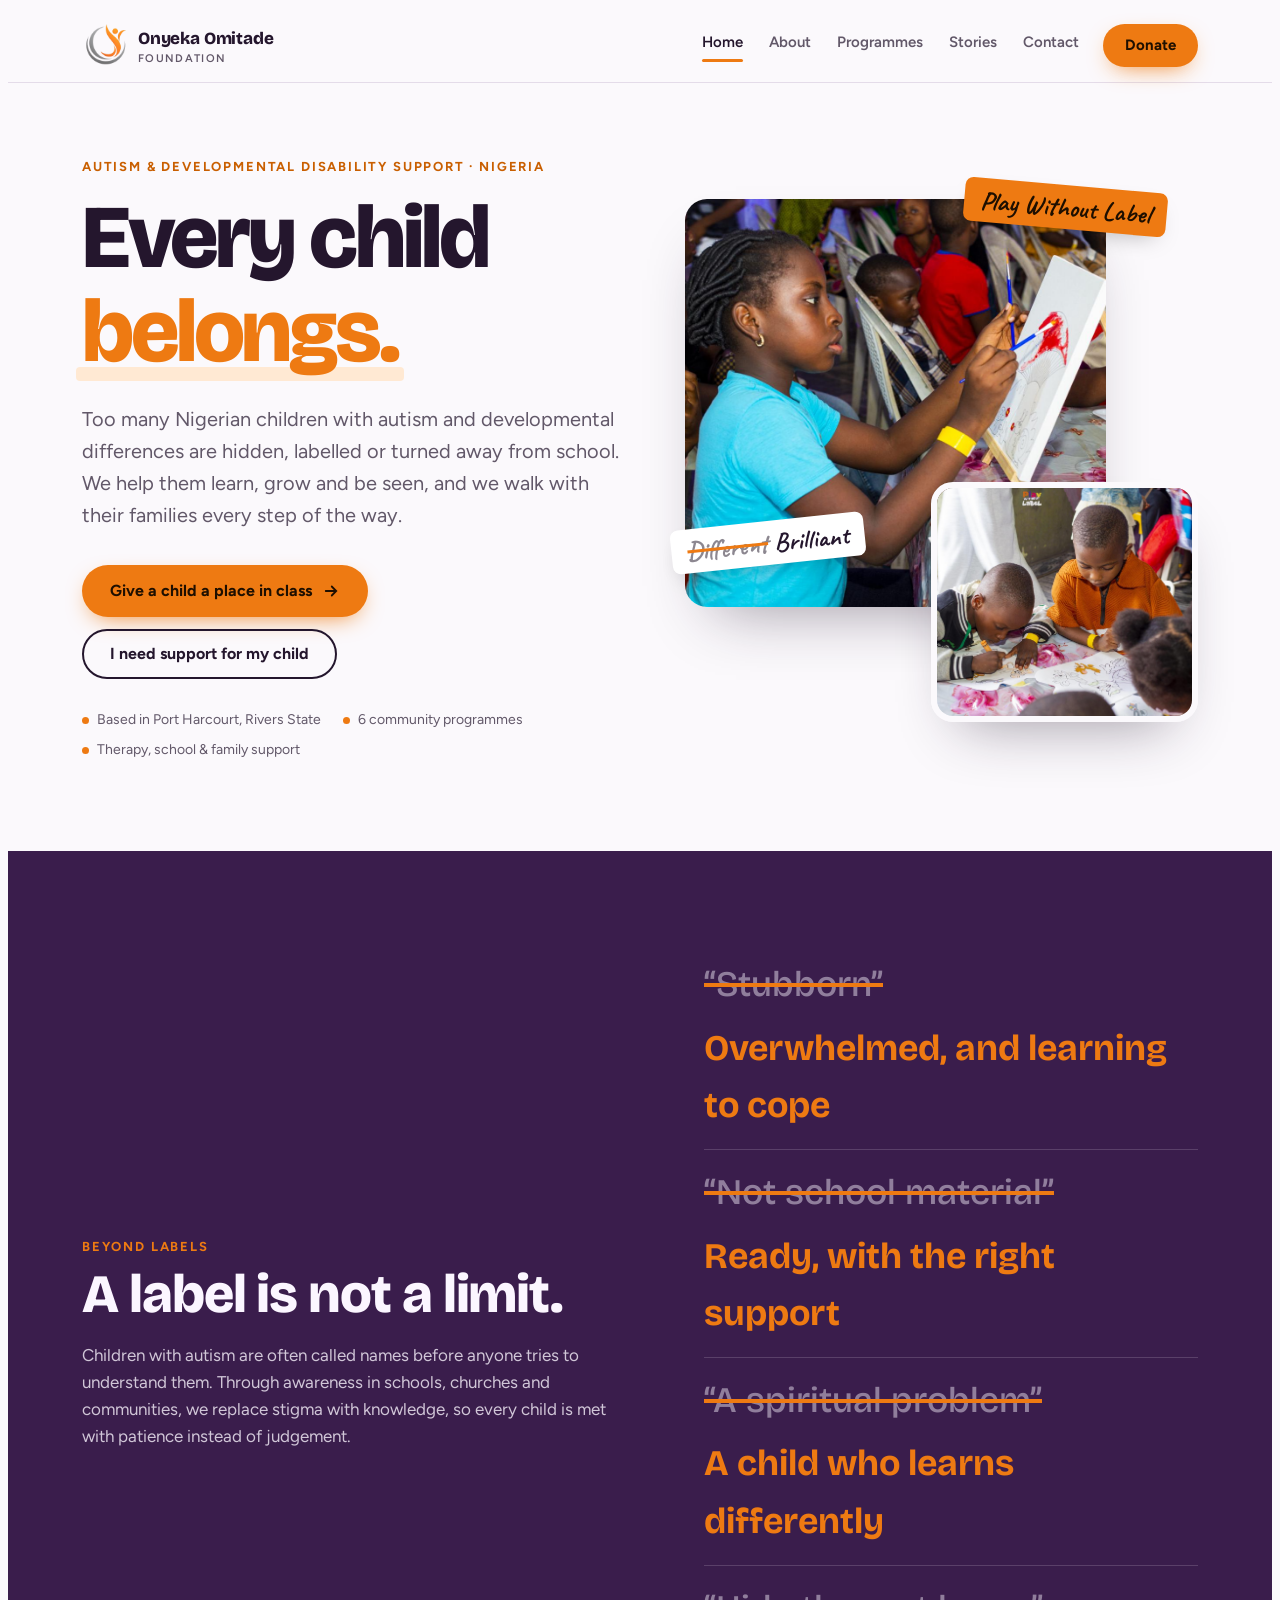
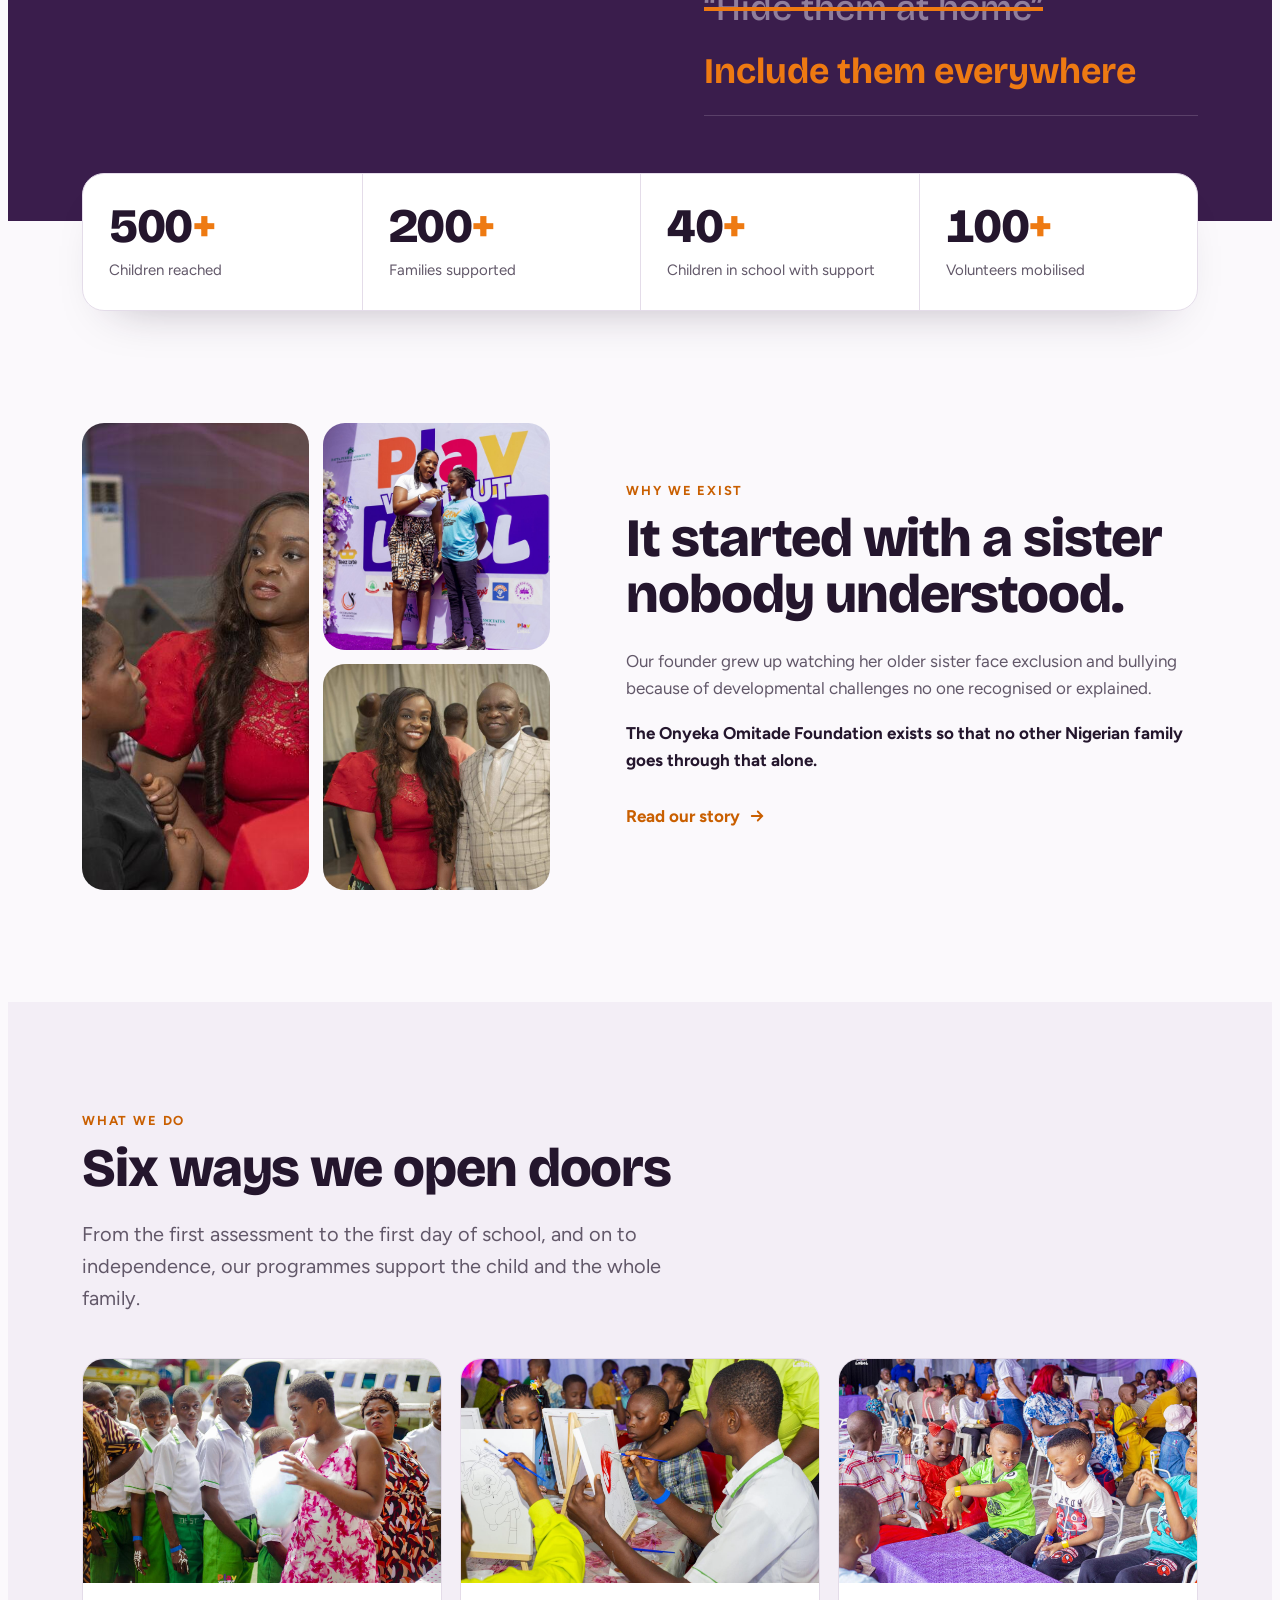
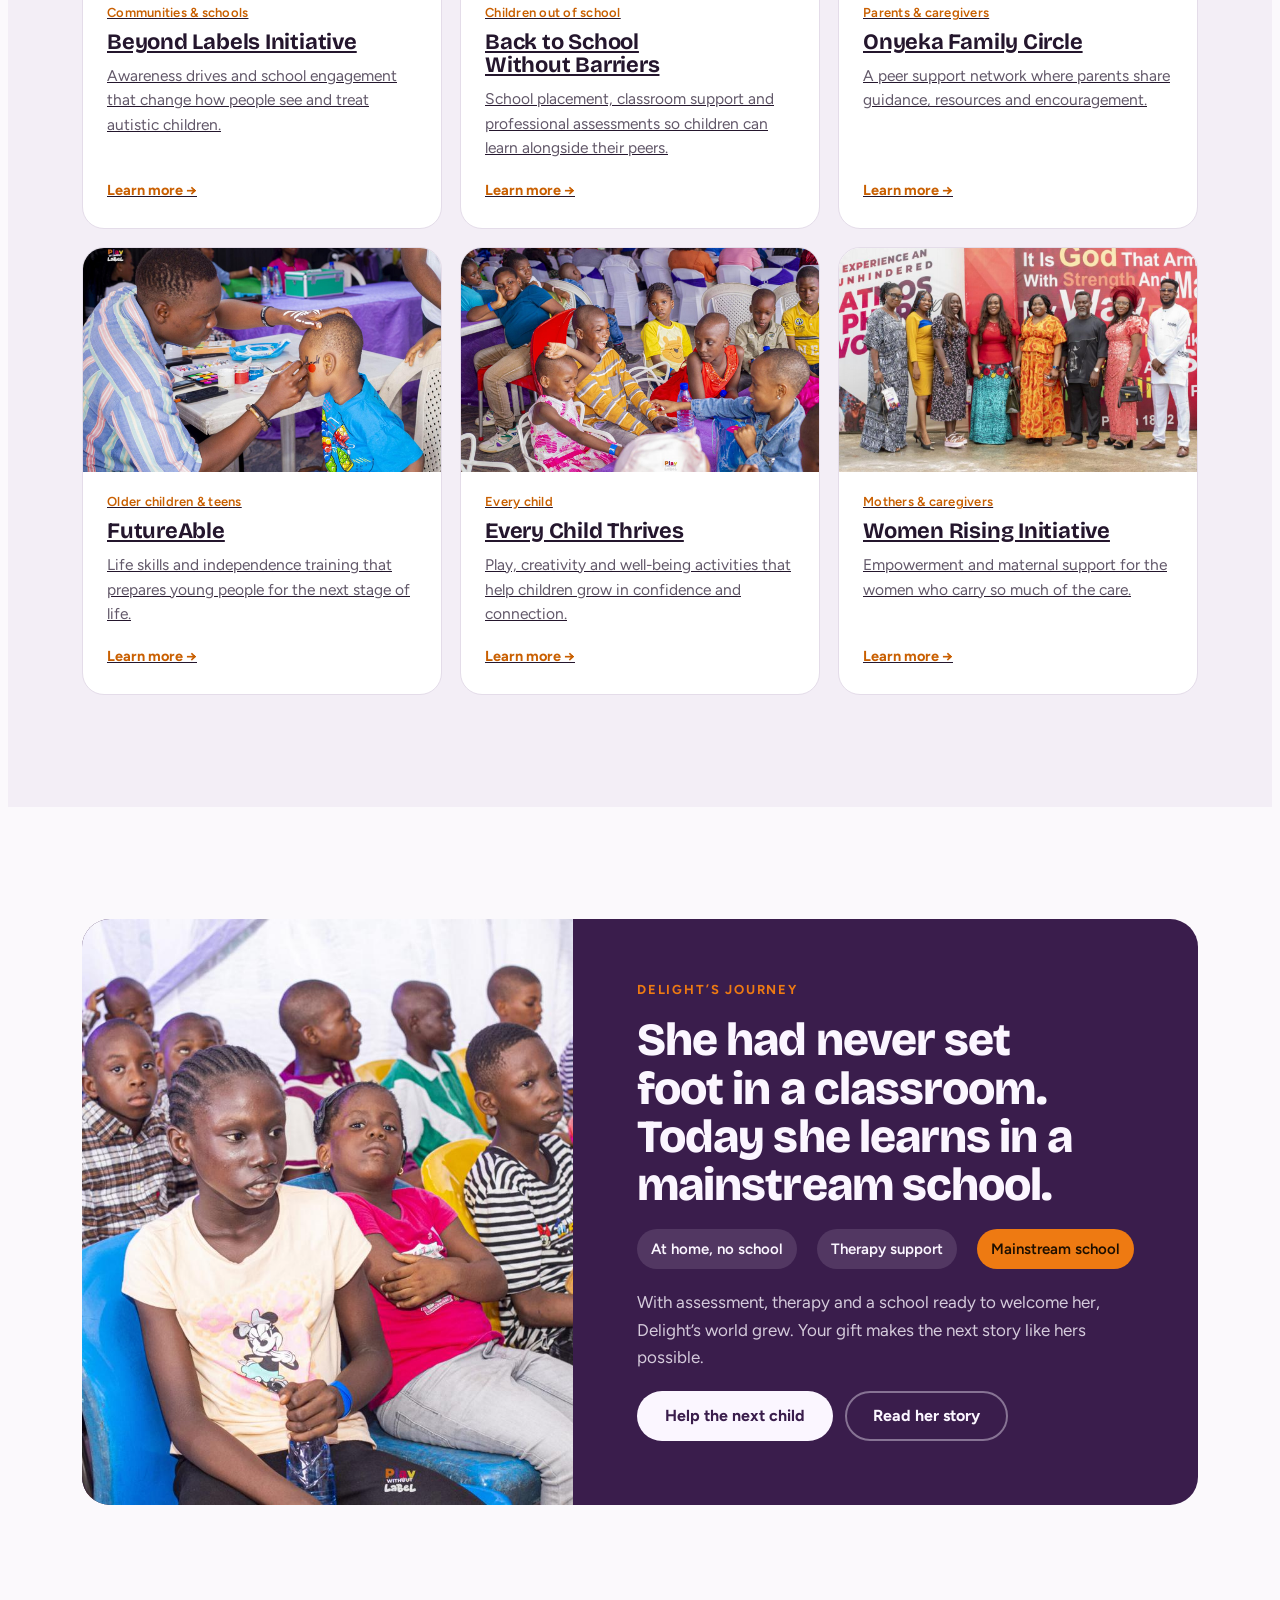
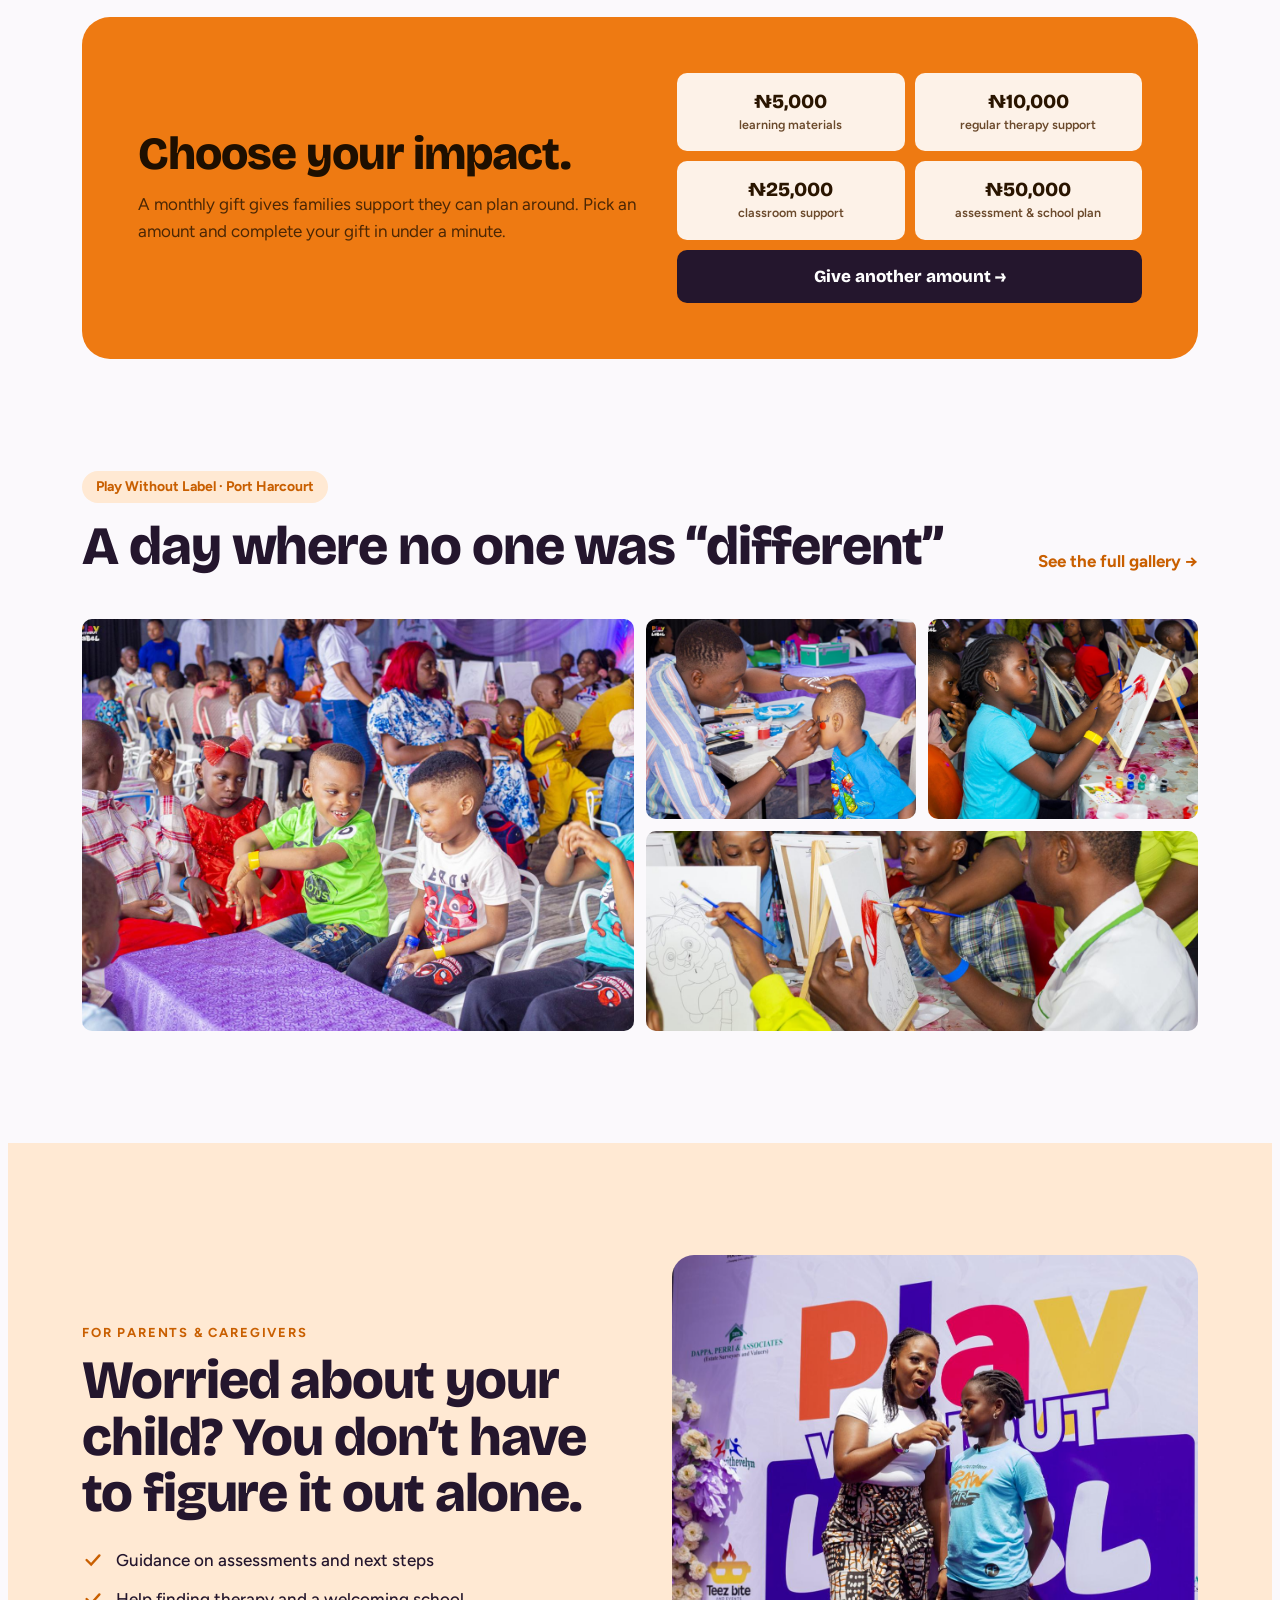
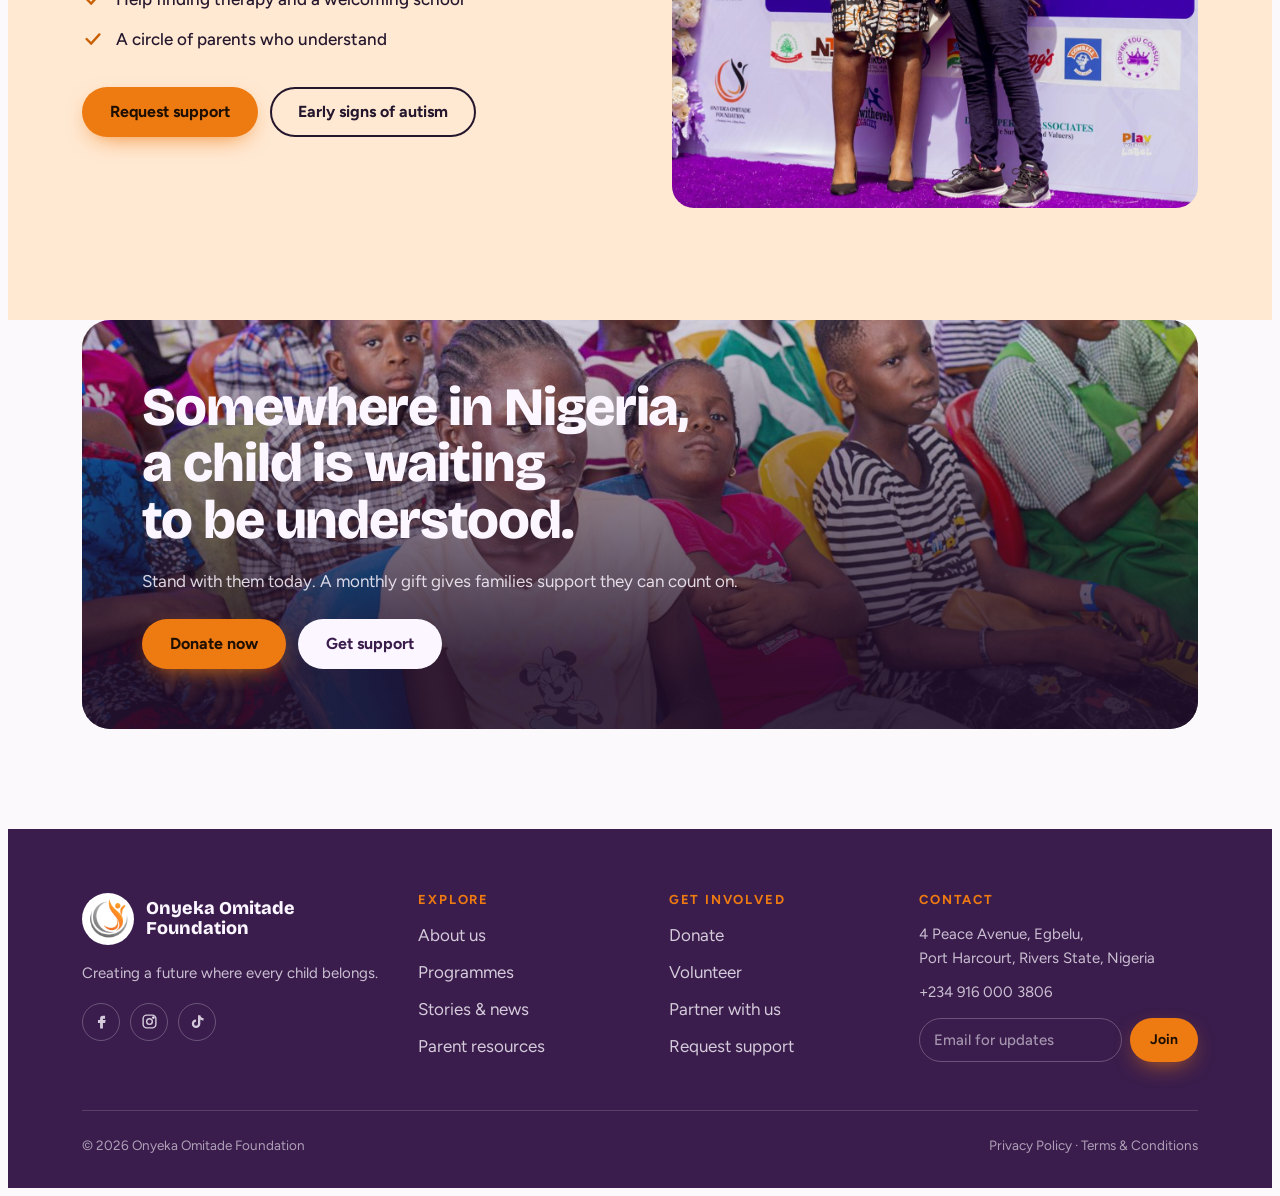
==== oof-website/index.html @ 70a72358 "ngo website almost doneee" ====
<!doctype html>
<html lang="en">
<head>
<meta charset="utf-8">
<meta name="viewport" content="width=device-width, initial-scale=1, viewport-fit=cover">
<title>Onyeka Omitade Foundation | Every child belongs</title>
<meta name="description" content="Supporting children with autism and developmental disabilities in Nigeria through education, awareness, therapy support and family programmes.">
<meta property="og:title" content="Onyeka Omitade Foundation | Every child belongs">
<meta property="og:description" content="Supporting children with autism and developmental disabilities in Nigeria through education, awareness, therapy support and family programmes.">
<meta property="og:image" content="assets/img/oof10.jpg">
<meta name="theme-color" content="#3A1D4C">
<link rel="icon" href="assets/img/logo.png">
<link rel="preconnect" href="https://fonts.googleapis.com">
<link rel="preconnect" href="https://fonts.gstatic.com" crossorigin>
<link rel="stylesheet" href="https://fonts.googleapis.com/css2?family=Bricolage+Grotesque:opsz,wght@12..96,500;12..96,700;12..96,800&family=Figtree:wght@400;500;600;700&family=Caveat:wght@600;700&display=swap">
<link rel="stylesheet" href="assets/css/style.css">
</head>
<body>
<a href="#main" class="skip" style="position:absolute;left:-9999px">Skip to content</a>
<header class="nav">
  <div class="wrap">
    <a class="brand" href="index.html" aria-label="Onyeka Omitade Foundation home">
      <img src="assets/img/logo.png" alt="">
      <div><b>Onyeka Omitade</b><small>Foundation</small></div>
    </a>
    <ul><li><a href="index.html" class="active" aria-current="page">Home</a></li><li><a href="about.html">About</a></li><li><a href="programmes.html">Programmes</a></li><li><a href="stories.html">Stories</a></li><li><a href="contact.html">Contact</a></li></ul>
    <a class="btn btn-sun" href="donate.html">Donate</a>
    <button class="menu-btn" aria-label="Open menu" aria-expanded="false" aria-controls="mnav"><svg viewBox="0 0 24 24" fill="none" stroke="currentColor" stroke-width="2.2" stroke-linecap="round"><path d="M4 7h16M4 12h16M4 17h16"/></svg></button>
  </div>
  <nav class="mnav" id="mnav" hidden><ul><li><a href="index.html" class="active" aria-current="page">Home</a></li><li><a href="about.html">About</a></li><li><a href="programmes.html">Programmes</a></li><li><a href="stories.html">Stories</a></li><li><a href="contact.html">Contact</a></li><li><a href="donate.html">Donate</a></li></ul></nav>
</header>
<main id="main">

<section class="hero">
  <div class="wrap">
    <div>
      <p class="eyebrow">Autism &amp; developmental disability support · Nigeria</p>
      <h1 style="margin-top:18px">Every child <span class="hl">belongs.</span></h1>
      <p class="lead">Too many Nigerian children with autism and developmental differences are hidden, labelled or turned away from school. We help them learn, grow and be seen, and we walk with their families every step of the way.</p>
      <div class="cta-row">
        <a class="btn btn-sun" href="donate.html">Give a child a place in class <svg viewBox="0 0 24 24" fill="none" stroke="currentColor" stroke-width="2.4" stroke-linecap="round"><path d="M5 12h14M13 6l6 6-6 6"/></svg></a>
        <a class="btn btn-ghost" href="contact.html#support">I need support for my child</a>
      </div>
      <div class="trust">
        <span>Based in Port Harcourt, Rivers State</span>
        <span>6 community programmes</span>
        <span>Therapy, school &amp; family support</span>
      </div>
    </div>
    <div class="collage">
      <figure class="c1"><img src="assets/img/oof5.jpg" alt="A girl painting on a small canvas at a Play Without Label event"></figure>
      <figure class="c2"><img src="assets/img/oof4.jpg" alt="Two boys colouring together at a table"></figure>
      <div class="tag t1"><s>Different</s> Brilliant</div>
      <div class="tag t2">Play Without Label</div>
    </div>
  </div>
</section>

<section class="labels" aria-labelledby="labels-h">
  <div class="wrap">
    <div>
      <p class="eyebrow" style="color:var(--sun)">Beyond labels</p>
      <h2 id="labels-h" style="margin-top:14px">A label is not a limit.</h2>
      <p>Children with autism are often called names before anyone tries to understand them. Through awareness in schools, churches and communities, we replace stigma with knowledge, so every child is met with patience instead of judgement.</p>
    </div>
    <ul class="swap">
      <li><s>“Stubborn”</s><em>Overwhelmed, and learning to cope</em></li>
      <li><s>“Not school material”</s><em>Ready, with the right support</em></li>
      <li><s>“A spiritual problem”</s><em>A child who learns differently</em></li>
      <li><s>“Hide them at home”</s><em>Include them everywhere</em></li>
    </ul>
  </div>
</section>

<section class="impact" aria-label="Our impact"><div class="wrap"><div class="stats">
      <div class="stat"><b data-count="500">500<i>+</i></b><span>Children reached</span></div>
      <div class="stat"><b data-count="200">200<i>+</i></b><span>Families supported</span></div>
      <div class="stat"><b data-count="40">40<i>+</i></b><span>Children in school with support</span></div>
      <div class="stat"><b data-count="100">100<i>+</i></b><span>Volunteers mobilised</span></div>
    </div>
    <!-- TODO: replace sample figures with the foundation's verified totals --></div></section>

<section class="story">
  <div class="wrap">
    <div class="story-photos">
      <img class="tall" src="assets/img/oof6.jpg" alt="The founder speaking with children and parents at an event">
      <img class="sq" src="assets/img/oof12.jpg" alt="The founder with a young guest at the Play Without Label backdrop">
      <img class="sq" src="assets/img/oof7.jpg" alt="The founder with a guest at a foundation event">
    </div>
    <div>
      <p class="eyebrow">Why we exist</p>
      <h2 style="margin-top:14px">It started with a sister nobody understood.</h2>
      <div class="body">
        <p>Our founder grew up watching her older sister face exclusion and bullying because of developmental challenges no one recognised or explained.</p>
        <p><strong>The Onyeka Omitade Foundation exists so that no other Nigerian family goes through that alone.</strong></p>
      </div>
      <a class="more" href="about.html">Read our story <svg width="18" height="18" viewBox="0 0 24 24" fill="none" stroke="currentColor" stroke-width="2.4" stroke-linecap="round"><path d="M5 12h14M13 6l6 6-6 6"/></svg></a>
    </div>
  </div>
</section>

<section class="programs">
  <div class="wrap">
    <div class="sec-head">
      <div><p class="eyebrow">What we do</p><h2 style="margin-top:14px">Six ways we open doors</h2></div>
      <p class="lead">From the first assessment to the first day of school, and on to independence, our programmes support the child and the whole family.</p>
    </div>
    <div class="grid-p"><a class="prog stretch" href="programmes.html#beyond-labels"><img src="assets/img/oof2.jpg" alt="Students and families at a community awareness event" loading="lazy"><div class="in"><span class="for">Communities &amp; schools</span><h3>Beyond Labels Initiative</h3><p>Awareness drives and school engagement that change how people see and treat autistic children.</p><span class="go">Learn more →</span></div></a>
<a class="prog stretch" href="programmes.html#back-to-school"><img src="assets/img/oof3.jpg" alt="Children sketching on canvases with a volunteer" loading="lazy"><div class="in"><span class="for">Children out of school</span><h3>Back to School Without Barriers</h3><p>School placement, classroom support and professional assessments so children can learn alongside their peers.</p><span class="go">Learn more →</span></div></a>
<a class="prog stretch" href="programmes.html#family-circle"><img src="assets/img/oof10.jpg" alt="Parents and children seated together at an event" loading="lazy"><div class="in"><span class="for">Parents &amp; caregivers</span><h3>Onyeka Family Circle</h3><p>A peer support network where parents share guidance, resources and encouragement.</p><span class="go">Learn more →</span></div></a>
<a class="prog stretch" href="programmes.html#futureable"><img src="assets/img/oof1.jpg" alt="A volunteer face-painting a young boy" loading="lazy"><div class="in"><span class="for">Older children &amp; teens</span><h3>FutureAble</h3><p>Life skills and independence training that prepares young people for the next stage of life.</p><span class="go">Learn more →</span></div></a>
<a class="prog stretch" href="programmes.html#every-child-thrives"><img src="assets/img/oof9.jpg" alt="Children playing and talking together at a table" loading="lazy"><div class="in"><span class="for">Every child</span><h3>Every Child Thrives</h3><p>Play, creativity and well-being activities that help children grow in confidence and connection.</p><span class="go">Learn more →</span></div></a>
<a class="prog stretch" href="programmes.html#women-rising"><img src="assets/img/oof8.jpg" alt="A group of women and partners at a foundation event" loading="lazy"><div class="in"><span class="for">Mothers &amp; caregivers</span><h3>Women Rising Initiative</h3><p>Empowerment and maternal support for the women who carry so much of the care.</p><span class="go">Learn more →</span></div></a></div>
  </div>
</section>

<section class="delight">
  <div class="wrap">
    <div class="card">
      <img src="assets/img/oof11.jpg" alt="Children seated together at a Play Without Label event">
      <div class="in">
        <p class="eyebrow">Delight’s journey</p>
        <h2>She had never set foot in a classroom. Today she learns in a mainstream school.</h2>
        <div class="journey" aria-label="Delight's journey"><span class="dot">At home, no school</span><hr><span class="dot">Therapy support</span><hr><span class="dot end">Mainstream school</span></div>
        <p>With assessment, therapy and a school ready to welcome her, Delight’s world grew. Your gift makes the next story like hers possible.</p>
        <div class="cta-row" style="margin-top:0"><a class="btn btn-light" href="donate.html">Help the next child</a><a class="btn" style="color:var(--on-plum);border-color:color-mix(in srgb,var(--on-plum) 40%,transparent)" href="stories.html#delight">Read her story</a></div>
      </div>
    </div>
  </div>
</section>

<section style="padding-top:0">
  <div class="wrap">
    <div class="band">
      <div>
        <h2>Choose your impact.</h2>
        <p>A monthly gift gives families support they can plan around. Pick an amount and complete your gift in under a minute.</p>
      </div>
      <div class="chips">
        <a href="donate.html?amt=5000">₦5,000<small>learning materials</small></a>
        <a href="donate.html?amt=10000">₦10,000<small>regular therapy support</small></a>
        <a href="donate.html?amt=25000">₦25,000<small>classroom support</small></a>
        <a href="donate.html?amt=50000">₦50,000<small>assessment &amp; school plan</small></a>
        <a class="other" href="donate.html?amt=other">Give another amount →</a>
      </div>
    </div>
  </div>
</section>

<section style="padding-top:0">
  <div class="wrap">
    <div class="sec-head">
      <div><span class="event-badge">Play Without Label · Port Harcourt</span><h2 style="margin-top:16px">A day where no one was “different”</h2></div>
      <a class="more" style="margin-top:0" href="stories.html#play-without-label">See the full gallery →</a>
    </div>
    <div class="gallery-grid">
      <figure class="g-big"><img src="assets/img/oof10.jpg" alt="Children and parents at the Play Without Label event" loading="lazy"></figure>
      <figure><img src="assets/img/oof1.jpg" alt="Face painting" loading="lazy"></figure>
      <figure><img src="assets/img/oof5.jpg" alt="A girl painting" loading="lazy"></figure>
      <figure class="g-wide"><img src="assets/img/oof3.jpg" alt="Children sketching on canvases" loading="lazy"></figure>
    </div>
  </div>
</section>

<section class="help">
  <div class="wrap">
    <div>
      <p class="eyebrow">For parents &amp; caregivers</p>
      <h2 style="margin-top:14px">Worried about your child? You don’t have to figure it out alone.</h2>
      <ul class="checks">
        <li><svg viewBox="0 0 24 24" fill="none" stroke="currentColor" stroke-width="2.6" stroke-linecap="round"><path d="M5 12l5 5 9-10"/></svg>Guidance on assessments and next steps</li>
        <li><svg viewBox="0 0 24 24" fill="none" stroke="currentColor" stroke-width="2.6" stroke-linecap="round"><path d="M5 12l5 5 9-10"/></svg>Help finding therapy and a welcoming school</li>
        <li><svg viewBox="0 0 24 24" fill="none" stroke="currentColor" stroke-width="2.6" stroke-linecap="round"><path d="M5 12l5 5 9-10"/></svg>A circle of parents who understand</li>
      </ul>
      <div class="cta-row"><a class="btn btn-sun" href="contact.html#support">Request support</a><a class="btn btn-ghost" href="stories.html#parents">Early signs of autism</a></div>
    </div>
    <img src="assets/img/oof12.jpg" alt="The founder with a young guest at Play Without Label" style="border-radius:var(--r-lg);aspect-ratio:4/4.2;object-fit:cover;width:100%">
  </div>
</section>

<section class="final">
  <div class="wrap">
    <div class="box">
      <img src="assets/img/oof11.jpg" alt="" loading="lazy">
      <div class="in">
        <h2>Somewhere in Nigeria, a child is waiting to be understood.</h2>
        <p>Stand with them today. A monthly gift gives families support they can count on.</p>
        <div class="cta-row" style="margin-top:6px"><a class="btn btn-sun" href="donate.html">Donate now</a><a class="btn btn-light" href="contact.html#support">Get support</a></div>
      </div>
    </div>
  </div>
</section>

</main>
<footer id="contact-footer">
  <div class="wrap">
    <div class="cols">
      <div>
        <div class="fbrand"><img src="assets/img/logo.png" alt=""><b>Onyeka Omitade<br>Foundation</b></div>
        <p>Creating a future where every child belongs.</p>
        <div class="socials">
          <a href="https://www.facebook.com/" aria-label="Facebook" target="_blank" rel="noopener"><svg viewBox="0 0 24 24" fill="currentColor"><path d="M14 8h3V4h-3c-2.8 0-4 1.7-4 4.3V10H7v4h3v8h4v-8h3l1-4h-4V8.6c0-.4.3-.6.6-.6z"/></svg></a>
          <a href="https://www.instagram.com/" aria-label="Instagram" target="_blank" rel="noopener"><svg viewBox="0 0 24 24" fill="none" stroke="currentColor" stroke-width="2"><rect x="3" y="3" width="18" height="18" rx="5"/><circle cx="12" cy="12" r="4"/><circle cx="17.5" cy="6.5" r="1" fill="currentColor"/></svg></a>
          <a href="https://www.tiktok.com/" aria-label="TikTok" target="_blank" rel="noopener"><svg viewBox="0 0 24 24" fill="currentColor"><path d="M16 3c.4 2.4 2 4 4.5 4.2v3.3c-1.7 0-3.2-.5-4.5-1.4V15a6 6 0 11-6-6v3.3a2.8 2.8 0 102.7 2.7V3H16z"/></svg></a>
        </div>
      </div>
      <div><h4>Explore</h4><ul><li><a href="about.html">About us</a></li><li><a href="programmes.html">Programmes</a></li><li><a href="stories.html">Stories &amp; news</a></li><li><a href="stories.html#parents">Parent resources</a></li></ul></div>
      <div><h4>Get involved</h4><ul><li><a href="donate.html">Donate</a></li><li><a href="contact.html#volunteer">Volunteer</a></li><li><a href="contact.html#partner">Partner with us</a></li><li><a href="contact.html#support">Request support</a></li></ul></div>
      <div><h4>Contact</h4>
        <p>4 Peace Avenue, Egbelu,<br>Port Harcourt, Rivers State, Nigeria</p>
        <p style="margin-top:10px;user-select:all">+234 916 000 3806</p>
        <form class="news" data-simple="newsletter"><div class="fields" style="display:flex;gap:8px;flex:1;min-width:0"><input id="nemail" name="email" type="email" placeholder="Email for updates" aria-label="Email for updates" required><button class="btn btn-sun" type="submit">Join</button></div><p class="done" hidden style="font-size:14px">You’re on the list. Thank you!</p></form>
      </div>
    </div>
    <div class="copyline"><span>© <span data-year>2026</span> Onyeka Omitade Foundation</span><span>Privacy Policy · Terms &amp; Conditions</span></div>
  </div>
</footer>
<div class="mbar"><a class="btn btn-ghost" href="contact.html#support">Get support</a><a class="btn btn-sun" href="donate.html">Donate</a></div>
<script src="assets/js/main.js"></script>
</body>
</html>
---- oof-website/assets/css/style.css ----
/* Layout: photo-led editorial landing — split hero, "labels crossed out" band, story → programmes → proof → give. Sticky donate on mobile. */
:root{
  --bg:#FBF9FC; --surface:#FFFFFF; --tint:#F3EEF6;
  --ink:#24162D; --muted:#625869; --line:#E4DCE9;
  --sun:#EE7A12; --sun-deep:#C95F00; --sun-soft:#FFE9D3;
  --plum:#3A1D4C; --plum-2:#5B2F78; --on-plum:#FBF6FF;
  --stone:#8C8790;
  --display:"Bricolage Grotesque", "Trebuchet MS", system-ui, sans-serif;
  --body:"Figtree", "Segoe UI", system-ui, sans-serif;
  --hand:"Caveat", "Comic Sans MS", cursive;
  --r-sm:10px; --r-lg:22px;
  --wrap:1180px;
}
@media (prefers-color-scheme: dark){:root:not([data-theme="light"]){
  --bg:#150D1B; --surface:#1F1527; --tint:#251A2E;
  --ink:#F4EDF8; --muted:#B5A9BE; --line:#382A43;
  --sun:#FF8C2A; --sun-deep:#FFA552; --sun-soft:#3A2414;
  --plum:#2B1638; --plum-2:#4A2763; --on-plum:#FBF6FF; --stone:#9E98A3; color-scheme:dark}}
:root[data-theme="dark"]{
  --bg:#150D1B; --surface:#1F1527; --tint:#251A2E;
  --ink:#F4EDF8; --muted:#B5A9BE; --line:#382A43;
  --sun:#FF8C2A; --sun-deep:#FFA552; --sun-soft:#3A2414;
  --plum:#2B1638; --plum-2:#4A2763; --on-plum:#FBF6FF; --stone:#9E98A3; color-scheme:dark}

*{box-sizing:border-box}
[hidden]{display:none!important}
html{scroll-behavior:smooth}
@media (prefers-reduced-motion:reduce){html{scroll-behavior:auto}*{animation:none!important;transition:none!important}}
body{background:var(--bg);color:var(--ink);font:400 17px/1.6 var(--body);-webkit-font-smoothing:antialiased}
.wrap{max-width:var(--wrap);margin-inline:auto;padding-inline:clamp(16px,4vw,32px)}
.wrap>*,.way>div{min-width:0}
h1,h2,h3{font-family:var(--display);line-height:1.05;letter-spacing:-.02em;margin:0;text-wrap:balance}
h2{font-size:clamp(32px,4.6vw,54px);font-weight:800}
h3{font-size:22px;font-weight:700;letter-spacing:-.01em}
p{margin:0}
a{color:inherit}
img{display:block;max-width:100%}
.eyebrow{font:700 13px/1 var(--body);letter-spacing:.14em;text-transform:uppercase;color:var(--sun-deep)}
.lead{font-size:clamp(18px,1.6vw,20px);color:var(--muted);max-width:60ch}
section{padding-block:clamp(64px,9vw,112px)}
:focus-visible{outline:3px solid var(--sun);outline-offset:3px;border-radius:6px}

/* buttons */
.btn{display:inline-flex;align-items:center;justify-content:center;gap:10px;padding:15px 26px;border-radius:999px;font:700 16px/1 var(--body);text-decoration:none;border:2px solid transparent;cursor:pointer;transition:transform .15s ease, background .15s ease, box-shadow .15s ease}
.btn:hover{transform:translateY(-2px)}
.btn-sun{background:var(--sun);color:#1E0F00;box-shadow:0 8px 24px -10px var(--sun)}
.btn-sun:hover{background:var(--sun-deep);color:#fff}
.btn-ghost{border-color:var(--ink);color:var(--ink);background:transparent}
.btn-ghost:hover{background:var(--ink);color:var(--bg)}
.btn-light{background:var(--on-plum);color:var(--plum)}
.btn svg{width:18px;height:18px}

/* nav */
.nav{position:sticky;top:env(safe-area-inset-top,0px);z-index:40;background:color-mix(in srgb,var(--bg) 88%,transparent);backdrop-filter:saturate(1.4) blur(12px);border-bottom:1px solid var(--line)}
.nav .wrap{display:flex;align-items:center;gap:24px;height:74px}
.brand{display:flex;align-items:center;gap:10px;text-decoration:none;min-width:0}
.brand img{width:46px;height:46px}
.brand b{font:800 17px/1.05 var(--display);letter-spacing:-.01em}
.brand small{display:block;font:600 11px/1.2 var(--body);letter-spacing:.12em;text-transform:uppercase;color:var(--muted)}
.nav ul{display:flex;gap:26px;list-style:none;margin:0 0 0 auto;padding:0}
.nav ul a{text-decoration:none;font-weight:600;font-size:15px;color:var(--muted)}
.nav ul a:hover{color:var(--ink)}
.nav .btn{padding:12px 20px;font-size:15px}
@media (max-width:900px){.nav ul{display:none}.nav .btn{margin-left:auto}}
@media (max-width:420px){.brand small{display:none}.brand b{font-size:15px}}

/* hero */
.hero{padding-block:clamp(40px,6vw,80px) clamp(56px,7vw,96px)}
.hero .wrap{display:grid;grid-template-columns:1.05fr 1fr;gap:clamp(32px,5vw,72px);align-items:center}
.hero h1{font-size:clamp(46px,7vw,92px);font-weight:800;letter-spacing:-.035em}
.hero h1 .hl{color:var(--sun);position:relative;white-space:nowrap}
.hero h1 .hl::after{content:"";position:absolute;left:-2%;right:-2%;bottom:.04em;height:.16em;background:var(--sun-soft);z-index:-1;border-radius:4px}
.hero .lead{margin-top:24px}
.cta-row{display:flex;flex-wrap:wrap;gap:12px;margin-top:34px}
.trust{display:flex;flex-wrap:wrap;gap:8px 22px;margin-top:30px;font-size:14px;color:var(--muted)}
.trust span{display:flex;align-items:center;gap:8px}
.trust span::before{content:"";width:7px;height:7px;border-radius:50%;background:var(--sun)}
.collage{position:relative;aspect-ratio:1/1.02;max-width:100%}
.collage figure{margin:0;position:absolute;overflow:hidden;border-radius:var(--r-lg);box-shadow:0 30px 60px -30px rgba(36,22,45,.45)}
.collage figure img{width:100%;height:100%;object-fit:cover}
.c1{inset:0 18% 22% 0}
.c2{right:0;bottom:0;width:52%;height:46%;border:6px solid var(--bg)}
.tag{position:absolute;font:700 26px/1 var(--hand);background:var(--surface);color:var(--ink);padding:10px 16px 8px;border-radius:8px;box-shadow:0 10px 24px -12px rgba(0,0,0,.35);transform:rotate(-6deg)}
.tag s{text-decoration-color:var(--sun);text-decoration-thickness:3px;color:var(--stone)}
.tag.t1{left:-14px;bottom:30%}
.tag.t2{right:6%;top:-14px;transform:rotate(5deg);background:var(--sun);color:#1E0F00}
@media (max-width:860px){.hero .wrap{grid-template-columns:1fr}.collage{max-width:560px}.tag.t1{left:6px}}

/* labels band */
.labels{background:var(--plum);color:var(--on-plum);padding-block:clamp(56px,7vw,88px);overflow:hidden}
.labels .wrap{display:grid;grid-template-columns:1fr 1fr;gap:48px;align-items:center}
.labels h2{color:var(--on-plum)}
.labels p{color:color-mix(in srgb,var(--on-plum) 78%,transparent);margin-top:18px;max-width:52ch}
.swap{display:grid;gap:14px}
.swap li{list-style:none;display:flex;flex-wrap:wrap;align-items:baseline;gap:6px 18px;font-family:var(--display);font-weight:700;font-size:clamp(24px,3vw,36px);border-bottom:1px solid color-mix(in srgb,var(--on-plum) 16%,transparent);padding-bottom:14px}
.swap s{color:color-mix(in srgb,var(--on-plum) 45%,transparent);text-decoration-color:var(--sun);text-decoration-thickness:4px;font-weight:500}
.swap em{font-style:normal;color:var(--sun)}
.swap ul{padding:0;margin:0;display:grid;gap:14px}
@media (max-width:860px){.labels .wrap{grid-template-columns:1fr}}

/* impact */
.impact{padding-block:0;margin-top:clamp(-48px,-4vw,-32px);position:relative;z-index:2}
.stats{display:grid;grid-template-columns:repeat(4,1fr);background:var(--surface);border:1px solid var(--line);border-radius:var(--r-lg);box-shadow:0 24px 50px -32px rgba(36,22,45,.35)}
.stat{padding:28px 26px;border-left:1px solid var(--line)}
.stat:first-child{border-left:0}
.stat b{display:block;font:800 clamp(34px,4vw,48px)/1 var(--display);letter-spacing:-.03em;font-variant-numeric:tabular-nums;color:var(--ink)}
.stat b i{font-style:normal;color:var(--sun)}
.stat span{display:block;margin-top:8px;font-size:15px;color:var(--muted)}
.note{font-size:12.5px;color:var(--muted);margin-top:10px;text-align:right}
@media (max-width:760px){.stats{grid-template-columns:1fr 1fr}.stat:nth-child(3){border-left:0}.stat:nth-child(n+3){border-top:1px solid var(--line)}}

/* founder story */
.story .wrap{display:grid;grid-template-columns:.9fr 1.1fr;gap:clamp(32px,6vw,80px);align-items:center}
.story-photos{display:grid;grid-template-columns:1fr 1fr;gap:14px}
.story-photos img{border-radius:var(--r-lg);width:100%;height:100%;object-fit:cover}
.story-photos .tall{grid-row:span 2;aspect-ratio:3/4}
.story-photos .sq{aspect-ratio:1}
.story h2{margin-top:14px}
.story .body{display:grid;gap:18px;margin-top:24px;color:var(--muted);max-width:58ch}
.story .body strong{color:var(--ink)}
.sig{font:700 30px/1 var(--hand);color:var(--sun-deep);margin-top:6px}
.mv{display:grid;grid-template-columns:1fr 1fr;gap:14px;margin-top:30px}
.mv div{background:var(--tint);border-radius:var(--r-sm);padding:18px 20px}
.mv b{display:block;font:700 12px/1 var(--body);letter-spacing:.14em;text-transform:uppercase;color:var(--sun-deep);margin-bottom:8px}
.mv p{font-size:15px;line-height:1.5}
@media (max-width:860px){.story .wrap{grid-template-columns:1fr}.mv{grid-template-columns:1fr}}

/* programmes */
.programs{background:var(--tint)}
.sec-head{display:flex;flex-wrap:wrap;justify-content:space-between;align-items:end;gap:20px 40px;margin-bottom:44px}
.sec-head .lead{max-width:46ch}
.grid-p{display:grid;grid-template-columns:repeat(3,1fr);gap:18px}
.prog{background:var(--surface);border-radius:var(--r-lg);overflow:hidden;display:flex;flex-direction:column;border:1px solid var(--line);transition:transform .2s ease, box-shadow .2s ease}
.prog:hover{transform:translateY(-4px);box-shadow:0 24px 40px -28px rgba(36,22,45,.5)}
.prog img{aspect-ratio:16/10;object-fit:cover;width:100%}
.prog .in{padding:22px 24px 26px;display:flex;flex-direction:column;gap:10px;flex:1}
.prog .for{font:600 13px/1.2 var(--body);color:var(--sun-deep);letter-spacing:.02em}
.prog p{color:var(--muted);font-size:15.5px}
@media (max-width:960px){.grid-p{grid-template-columns:1fr 1fr}}
@media (max-width:620px){.grid-p{grid-template-columns:1fr}}

/* featured story */
.delight .card{display:grid;grid-template-columns:1fr 1fr;background:var(--plum);color:var(--on-plum);border-radius:28px;overflow:hidden}
.delight img{width:100%;height:100%;object-fit:cover;min-height:340px}
.delight .in{padding:clamp(32px,5vw,64px);display:flex;flex-direction:column;justify-content:center;gap:20px}
.delight .eyebrow{color:var(--sun)}
.delight h2{color:var(--on-plum);font-size:clamp(30px,3.8vw,46px)}
.journey{display:grid;grid-template-columns:auto 1fr auto 1fr auto;align-items:center;gap:10px;font-weight:600;font-size:15px}
.journey .dot{padding:8px 14px;border-radius:999px;background:color-mix(in srgb,var(--on-plum) 12%,transparent);white-space:nowrap}
.journey .dot.end{background:var(--sun);color:#1E0F00}
.journey hr{border:0;border-top:2px dashed color-mix(in srgb,var(--on-plum) 35%,transparent);margin:0}
.delight p{color:color-mix(in srgb,var(--on-plum) 80%,transparent)}
@media (max-width:860px){.delight .card{grid-template-columns:1fr}.delight img{min-height:260px;max-height:360px}}
@media (max-width:520px){.journey{grid-template-columns:1fr;justify-items:start}.journey hr{display:none}}

/* gallery */
.gallery-grid{display:grid;grid-template-columns:repeat(4,1fr);grid-auto-rows:200px;gap:12px}
.gallery-grid figure{margin:0;border-radius:var(--r-sm);overflow:hidden;position:relative}
.gallery-grid img{width:100%;height:100%;object-fit:cover;transition:transform .5s ease}
.gallery-grid figure:hover img{transform:scale(1.05)}
.g-big{grid-column:span 2;grid-row:span 2}
.g-wide{grid-column:span 2}
.event-badge{display:inline-flex;align-items:center;gap:10px;font:700 14px/1 var(--body);background:var(--sun-soft);color:var(--sun-deep);padding:9px 14px;border-radius:999px}
@media (max-width:760px){.gallery-grid{grid-template-columns:1fr 1fr;grid-auto-rows:150px}}

/* donate */
.give .wrap{display:grid;grid-template-columns:1fr 1.05fr;gap:clamp(32px,5vw,72px);align-items:start}
.give .side{display:grid;gap:22px}
.ways{display:grid;gap:12px;margin-top:10px}
.way{display:flex;gap:16px;align-items:flex-start;padding:18px 20px;border:1px solid var(--line);border-radius:var(--r-sm);background:var(--surface);text-decoration:none}
.way:hover{border-color:var(--sun)}
.way .ic{flex:none;width:40px;height:40px;border-radius:50%;background:var(--sun-soft);color:var(--sun-deep);display:grid;place-items:center}
.way .ic svg{width:20px;height:20px}
.way b{display:block;font-size:16px}
.way span{font-size:14.5px;color:var(--muted)}
.dform{background:var(--surface);border:1px solid var(--line);border-radius:var(--r-lg);padding:clamp(22px,3.5vw,36px);box-shadow:0 30px 60px -40px rgba(36,22,45,.5)}
.seg{display:grid;grid-template-columns:1fr 1fr;background:var(--tint);border-radius:999px;padding:5px;gap:4px}
.seg label{position:relative}
.seg input{position:absolute;opacity:0}
.seg span{display:block;text-align:center;padding:11px;border-radius:999px;font-weight:700;font-size:15px;cursor:pointer;color:var(--muted)}
.seg input:checked+span{background:var(--surface);color:var(--ink);box-shadow:0 2px 8px -3px rgba(0,0,0,.25)}
.seg input:focus-visible+span{outline:3px solid var(--sun)}
.amts{display:grid;grid-template-columns:repeat(4,1fr);gap:10px;margin-top:20px}
.amts label{position:relative}
.amts input{position:absolute;opacity:0}
.amts span{display:block;text-align:center;padding:16px 6px;border:2px solid var(--line);border-radius:var(--r-sm);font:800 18px/1 var(--display);cursor:pointer;font-variant-numeric:tabular-nums}
.amts input:checked+span{border-color:var(--sun);background:var(--sun-soft);color:var(--sun-deep)}
.amts input:focus-visible+span{outline:3px solid var(--sun)}
@media (max-width:480px){.amts{grid-template-columns:1fr 1fr}}
.custom{display:flex;align-items:center;margin-top:12px;border:2px solid var(--line);border-radius:var(--r-sm);padding-inline:16px;background:var(--bg)}
.custom:focus-within{border-color:var(--sun)}
.custom b{font:800 18px var(--display);color:var(--muted)}
.custom input{flex:1;min-width:0;border:0;background:transparent;padding:15px 10px;font:600 17px var(--body);color:var(--ink);outline:none}
.impact-line{display:flex;gap:12px;align-items:flex-start;margin-top:18px;padding:14px 16px;border-radius:var(--r-sm);background:var(--tint);font-size:15px;min-height:56px}
.impact-line svg{flex:none;width:22px;height:22px;color:var(--sun)}
.field{display:grid;gap:6px;margin-top:14px}
.field label{font-weight:600;font-size:14px}
.field input,.field select,.field textarea{width:100%;padding:13px 14px;border:1.5px solid var(--line);border-radius:var(--r-sm);font:500 16px var(--body);background:var(--bg);color:var(--ink)}
.field input:focus,.field select:focus,.field textarea:focus{outline:none;border-color:var(--sun)}
.two{display:grid;grid-template-columns:1fr 1fr;gap:12px}
@media (max-width:480px){.two{grid-template-columns:1fr}}
.dform .btn{width:100%;margin-top:22px;padding:18px}
.secure{display:flex;justify-content:center;gap:8px;align-items:center;margin-top:12px;font-size:13px;color:var(--muted)}
.done{text-align:center;display:grid;gap:14px;justify-items:center;padding-block:20px}
.done .big{width:64px;height:64px;border-radius:50%;background:var(--sun-soft);color:var(--sun-deep);display:grid;place-items:center}

/* help */
.help{background:var(--sun-soft)}
.help .wrap{display:grid;grid-template-columns:1fr 1fr;gap:clamp(32px,5vw,72px);align-items:center}
.help .checks{display:grid;gap:12px;margin-top:24px;padding:0;list-style:none}
.help .checks li{display:flex;gap:12px;align-items:flex-start;font-weight:500}
.help .checks svg{flex:none;width:22px;height:22px;color:var(--sun-deep);margin-top:2px}
.hform{background:var(--surface);border-radius:var(--r-lg);padding:clamp(22px,3.5vw,34px)}
.hform .btn{width:100%;margin-top:18px}
@media (max-width:860px){.help .wrap,.give .wrap{grid-template-columns:1fr}}

/* faq */
.faq .wrap{display:grid;grid-template-columns:.8fr 1.2fr;gap:clamp(28px,5vw,72px)}
.faq details{border-bottom:1px solid var(--line);padding-block:20px}
.faq summary{cursor:pointer;list-style:none;display:flex;justify-content:space-between;gap:20px;font:700 19px/1.3 var(--display)}
.faq summary::-webkit-details-marker{display:none}
.faq summary::after{content:"+";font-size:26px;line-height:1;color:var(--sun);transition:transform .2s}
.faq details[open] summary::after{transform:rotate(45deg)}
.faq details p{margin-top:12px;color:var(--muted);max-width:62ch}
@media (max-width:860px){.faq .wrap{grid-template-columns:1fr}}

/* final cta + footer */
.final{padding-block:0 clamp(64px,8vw,100px)}
.final .box{position:relative;border-radius:28px;overflow:hidden;min-height:380px;display:grid;align-items:end}
.final .box img{position:absolute;inset:0;width:100%;height:100%;object-fit:cover}
.final .box::before{content:"";position:absolute;inset:0;background:linear-gradient(180deg,rgba(30,12,40,.15) 0%,rgba(30,12,40,.88) 85%);z-index:1}
.final .in{position:relative;z-index:2;padding:clamp(28px,5vw,60px);color:#FBF6FF;display:grid;gap:18px;max-width:720px}
.final h2{color:#FBF6FF}
.final p{color:rgba(251,246,255,.85)}
footer{background:var(--plum);color:var(--on-plum);padding-block:64px 32px}
footer .cols{display:grid;grid-template-columns:1.4fr 1fr 1fr 1.3fr;gap:36px}
footer h4{font:700 13px/1 var(--body);letter-spacing:.14em;text-transform:uppercase;color:var(--sun);margin:0 0 16px}
footer ul{list-style:none;margin:0;padding:0;display:grid;gap:10px}
footer a{text-decoration:none;color:color-mix(in srgb,var(--on-plum) 80%,transparent)}
footer a:hover{color:var(--on-plum)}
footer p{color:color-mix(in srgb,var(--on-plum) 75%,transparent);font-size:15px}
.fbrand{display:flex;gap:12px;align-items:center;margin-bottom:16px}
.fbrand img{width:52px;height:52px;background:#fff;border-radius:50%;padding:4px}
.fbrand b{font:800 18px/1.1 var(--display)}
.news{display:flex;gap:8px;margin-top:14px}
.news input{flex:1;min-width:0;padding:12px 14px;border-radius:999px;border:1px solid color-mix(in srgb,var(--on-plum) 25%,transparent);background:transparent;color:var(--on-plum);font:500 15px var(--body)}
.news input::placeholder{color:color-mix(in srgb,var(--on-plum) 55%,transparent)}
.news .btn{padding:12px 18px;font-size:14px}
.copyline{display:flex;flex-wrap:wrap;justify-content:space-between;gap:12px;border-top:1px solid color-mix(in srgb,var(--on-plum) 16%,transparent);margin-top:48px;padding-top:24px;font-size:13.5px;color:color-mix(in srgb,var(--on-plum) 60%,transparent)}
.socials{display:flex;gap:10px;margin-top:18px}
.socials a{width:38px;height:38px;border-radius:50%;display:grid;place-items:center;border:1px solid color-mix(in srgb,var(--on-plum) 25%,transparent)}
.socials svg{width:17px;height:17px}
@media (max-width:860px){footer .cols{grid-template-columns:1fr 1fr}}
@media (max-width:520px){footer .cols{grid-template-columns:1fr}}

/* mobile sticky donate */
.mbar{position:fixed;left:0;right:0;bottom:0;z-index:50;display:none;gap:10px;padding:10px 16px calc(10px + env(safe-area-inset-bottom,0px));background:var(--surface);border-top:1px solid var(--line);box-shadow:0 -10px 30px -20px rgba(0,0,0,.4)}
.mbar .btn{flex:1;padding:14px}
@media (max-width:760px){.mbar{display:flex}body{padding-bottom:76px}}

/* entrance */
@keyframes rise{from{transform:translateY(14px);opacity:.001}to{transform:none;opacity:1}}
.hero h1,.hero .lead,.hero .cta-row{animation:rise .7s cubic-bezier(.2,.7,.2,1) both}
.hero .lead{animation-delay:.08s}.hero .cta-row{animation-delay:.16s}
@keyframes wob{0%,100%{transform:rotate(-6deg)}50%{transform:rotate(-3deg) translateY(-4px)}}
.tag.t1{animation:wob 5s ease-in-out infinite}

/* ---------- multi-page additions ---------- */
.nav ul a.active{color:var(--ink)}
.nav ul a.active::after{content:"";display:block;height:3px;border-radius:3px;background:var(--sun);margin-top:4px}
.menu-btn{display:none;margin-left:8px;width:46px;height:46px;border-radius:50%;border:1.5px solid var(--line);background:var(--surface);color:var(--ink);cursor:pointer;place-items:center}
.menu-btn svg{width:22px;height:22px}
.mnav{display:none}
@media (max-width:900px){
  .menu-btn{display:grid}
  .mnav{display:block;position:absolute;left:0;right:0;top:100%;background:var(--bg);border-bottom:1px solid var(--line);box-shadow:0 20px 40px -24px rgba(0,0,0,.35)}
  .mnav[hidden]{display:none!important}
  .mnav ul{display:grid!important;gap:0;margin:0!important;padding:8px 16px 20px!important;list-style:none}
  .mnav li a{display:block;padding:14px 4px;border-bottom:1px solid var(--line);font:700 20px var(--display);color:var(--ink);text-decoration:none}
  .mnav li a.active{color:var(--sun-deep)}
}
@media (max-width:420px){.nav .btn-sun{padding:11px 16px}}

/* page hero */
.phero{padding-block:clamp(48px,7vw,96px) clamp(40px,5vw,64px);position:relative;overflow:hidden}
.phero .wrap{display:grid;grid-template-columns:1.1fr .9fr;gap:clamp(28px,5vw,64px);align-items:center}
.phero h1{font-size:clamp(42px,6vw,78px);font-weight:800;letter-spacing:-.035em;margin-top:16px}
.phero .lead{margin-top:20px}
.phero img{border-radius:var(--r-lg);aspect-ratio:4/3;object-fit:cover;width:100%;box-shadow:0 30px 60px -30px rgba(36,22,45,.45)}
.phero.plain .wrap{grid-template-columns:1fr}
.crumbs{font-size:14px;color:var(--muted);display:flex;gap:8px}
.crumbs a{color:var(--muted)}
@media (max-width:860px){.phero .wrap{grid-template-columns:1fr}}

/* home: donate band */
.band{background:var(--sun);color:#1E0F00;border-radius:28px;padding:clamp(28px,5vw,56px);display:grid;grid-template-columns:1.1fr 1fr;gap:28px;align-items:center}
.band h2{color:#1E0F00;font-size:clamp(30px,3.8vw,46px)}
.band p{margin-top:12px;color:rgba(30,15,0,.78);max-width:46ch}
.chips{display:grid;grid-template-columns:1fr 1fr;gap:10px}
.chips a{display:block;text-align:center;padding:18px 10px;border-radius:var(--r-sm);background:rgba(255,255,255,.9);color:#2A1500;text-decoration:none;font:800 20px/1 var(--display);transition:transform .15s}
.chips a small{display:block;font:600 12.5px/1.3 var(--body);margin-top:6px;color:#6B4A2C}
.chips a:hover{transform:translateY(-3px)}
.chips a.other{grid-column:span 2;background:#24162D;color:#fff;font-size:17px}
@media (max-width:860px){.band{grid-template-columns:1fr}}

/* section links */
.more{display:inline-flex;align-items:center;gap:8px;font-weight:700;color:var(--sun-deep);text-decoration:none;margin-top:28px}
.more:hover{gap:12px}
.prog a.stretch{text-decoration:none;color:inherit}
.prog .go{margin-top:auto;padding-top:8px;font-weight:700;font-size:14.5px;color:var(--sun-deep)}

/* about: values + approach */
.values{display:grid;grid-template-columns:repeat(4,1fr);gap:18px}
.value{padding:26px 24px;border-radius:var(--r-lg);background:var(--surface);border:1px solid var(--line)}
.value .ic{width:46px;height:46px;border-radius:14px;display:grid;place-items:center;background:var(--sun-soft);color:var(--sun-deep);margin-bottom:16px}
.value .ic svg{width:22px;height:22px}
.value p{color:var(--muted);font-size:15.5px;margin-top:8px}
@media (max-width:960px){.values{grid-template-columns:1fr 1fr}}
@media (max-width:520px){.values{grid-template-columns:1fr}}
.path{display:grid;grid-template-columns:repeat(4,1fr);gap:0;counter-reset:s;margin-top:8px}
.path li{list-style:none;position:relative;padding:0 22px 0 0}
.path li::before{counter-increment:s;content:counter(s);display:grid;place-items:center;width:44px;height:44px;border-radius:50%;background:var(--plum);color:var(--on-plum);font:800 18px var(--display);margin-bottom:18px;position:relative;z-index:1}
.path li::after{content:"";position:absolute;top:21px;left:44px;right:0;border-top:2px dashed var(--line)}
.path li:last-child::after{display:none}
.path h3{font-size:20px}
.path p{color:var(--muted);font-size:15.5px;margin-top:8px}
.path ul{padding:0;margin:0;display:contents}
@media (max-width:860px){.path{grid-template-columns:1fr 1fr;row-gap:32px}.path li::after{display:none}}
@media (max-width:520px){.path{grid-template-columns:1fr}}

/* programmes detail */
.pd{display:grid;grid-template-columns:1fr 1fr;gap:clamp(28px,5vw,72px);align-items:center;padding-block:clamp(40px,6vw,72px);border-top:1px solid var(--line);scroll-margin-top:90px}
.pd:first-of-type{border-top:0}
.pd:nth-of-type(even) .pd-img{order:2}
.pd-img img{border-radius:var(--r-lg);aspect-ratio:4/3;object-fit:cover;width:100%}
.pd h2{font-size:clamp(30px,3.6vw,44px);margin-top:12px}
.pd .lead{margin-top:16px}
.pd ul{margin:22px 0 0;padding:0;list-style:none;display:grid;gap:10px}
.pd li{display:flex;gap:12px;align-items:flex-start}
.pd li svg{flex:none;width:22px;height:22px;color:var(--sun-deep);margin-top:2px}
.pd .cta-row{margin-top:28px}
@media (max-width:860px){.pd{grid-template-columns:1fr}.pd:nth-of-type(even) .pd-img{order:0}}
.jump{display:flex;flex-wrap:wrap;gap:10px;margin-top:28px}
.jump a{padding:10px 16px;border-radius:999px;border:1.5px solid var(--line);text-decoration:none;font-weight:600;font-size:14.5px;background:var(--surface)}
.jump a:hover{border-color:var(--sun);color:var(--sun-deep)}

/* stories */
.posts{display:grid;grid-template-columns:repeat(3,1fr);gap:20px}
.post{display:flex;flex-direction:column;background:var(--surface);border:1px solid var(--line);border-radius:var(--r-lg);overflow:hidden;text-decoration:none;color:inherit;transition:transform .2s}
.post:hover{transform:translateY(-4px)}
.post img{aspect-ratio:16/10;object-fit:cover;width:100%}
.post .in{padding:22px 24px 26px;display:grid;gap:10px}
.post .kind{font:700 12px/1 var(--body);letter-spacing:.12em;text-transform:uppercase;color:var(--sun-deep)}
.post p{color:var(--muted);font-size:15.5px}
@media (max-width:960px){.posts{grid-template-columns:1fr 1fr}}
@media (max-width:620px){.posts{grid-template-columns:1fr}}
.article{max-width:720px;margin-inline:auto}
.article h2{font-size:clamp(28px,3.4vw,40px);margin-top:12px}
.article p,.article li{color:var(--muted);font-size:18px;line-height:1.7}
.article p+p{margin-top:16px}
.article ul{padding-left:22px;margin:18px 0 0;display:grid;gap:8px}
.callout{margin-top:24px;padding:18px 20px;border-radius:var(--r-sm);background:var(--sun-soft);color:var(--ink);font-size:15.5px}
.signs{display:grid;grid-template-columns:1fr 1fr;gap:12px;margin-top:22px}
.signs div{padding:16px 18px;border-radius:var(--r-sm);background:var(--surface);border:1px solid var(--line);font-weight:500}
.signs b{display:block;font:700 12px/1 var(--body);letter-spacing:.12em;text-transform:uppercase;color:var(--sun-deep);margin-bottom:6px}
@media (max-width:620px){.signs{grid-template-columns:1fr}}

/* donate page */
.uses{display:grid;grid-template-columns:repeat(3,1fr);gap:18px}
.use{padding:26px;border-radius:var(--r-lg);background:var(--surface);border:1px solid var(--line)}
.use b{display:block;font:800 30px/1 var(--display);color:var(--sun-deep);font-variant-numeric:tabular-nums}
.use h3{margin-top:12px;font-size:19px}
.use p{color:var(--muted);font-size:15.5px;margin-top:8px}
@media (max-width:860px){.uses{grid-template-columns:1fr}}
.bank{display:grid;gap:10px;margin-top:16px}
.bank div{display:flex;justify-content:space-between;gap:12px;flex-wrap:wrap;padding:14px 16px;border-radius:var(--r-sm);background:var(--surface);border:1px dashed var(--line)}
.bank span{color:var(--muted)}
.bank strong{font-variant-numeric:tabular-nums}
.copy{border:0;background:var(--sun-soft);color:var(--sun-deep);font:700 13px var(--body);padding:6px 12px;border-radius:999px;cursor:pointer}

/* contact */
.cinfo{display:grid;grid-template-columns:repeat(3,1fr);gap:18px}
.ccard{padding:26px;border-radius:var(--r-lg);background:var(--surface);border:1px solid var(--line);display:grid;gap:8px;align-content:start}
.ccard .ic{width:46px;height:46px;border-radius:14px;display:grid;place-items:center;background:var(--plum);color:var(--on-plum);margin-bottom:8px}
.ccard .ic svg{width:22px;height:22px}
.ccard p{color:var(--muted)}
.ccard strong{font-size:17px;user-select:all;overflow-wrap:anywhere}
@media (max-width:860px){.cinfo{grid-template-columns:1fr}}
.tabs{display:flex;flex-wrap:wrap;gap:6px;background:var(--tint);padding:5px;border-radius:999px;margin-bottom:18px}
.tabs button{flex:1;border:0;background:transparent;padding:11px 14px;border-radius:999px;font:700 14.5px var(--body);color:var(--muted);cursor:pointer;white-space:nowrap}
.tabs button[aria-selected="true"]{background:var(--surface);color:var(--ink);box-shadow:0 2px 8px -3px rgba(0,0,0,.25)}
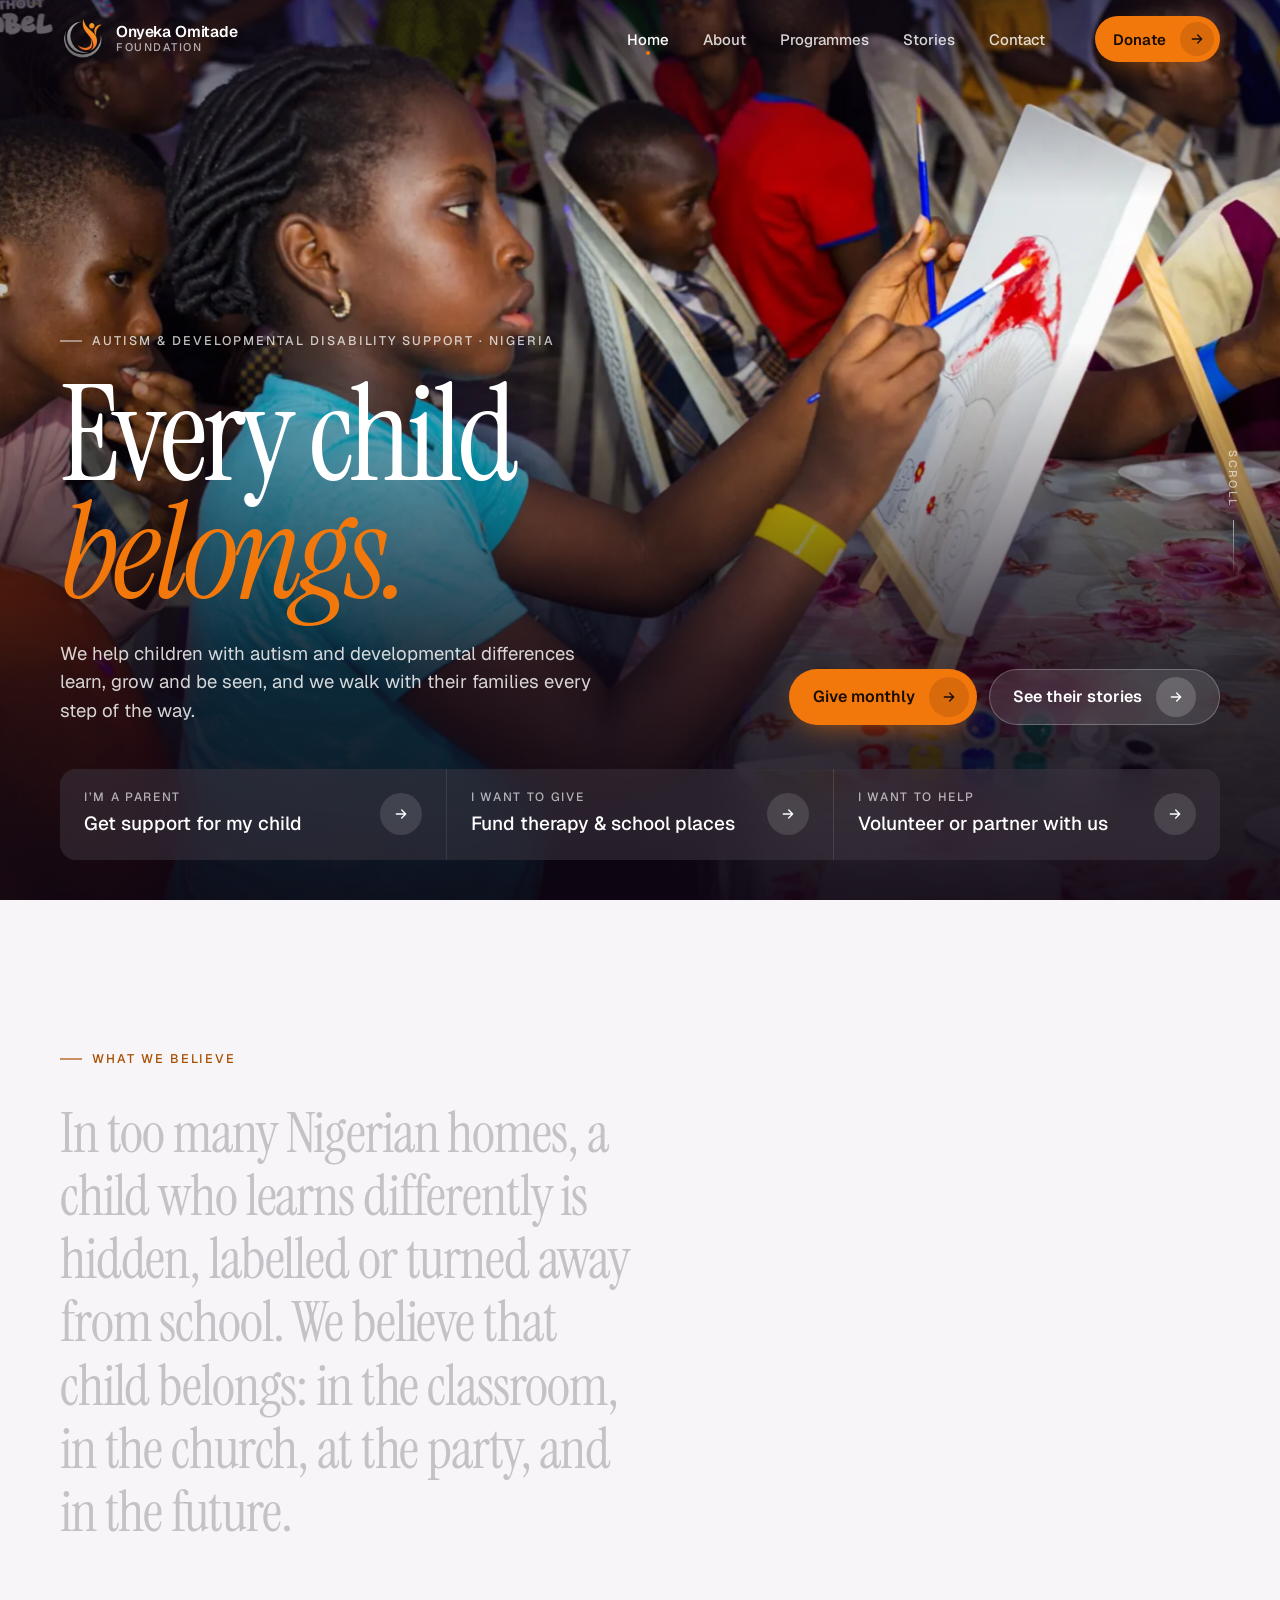
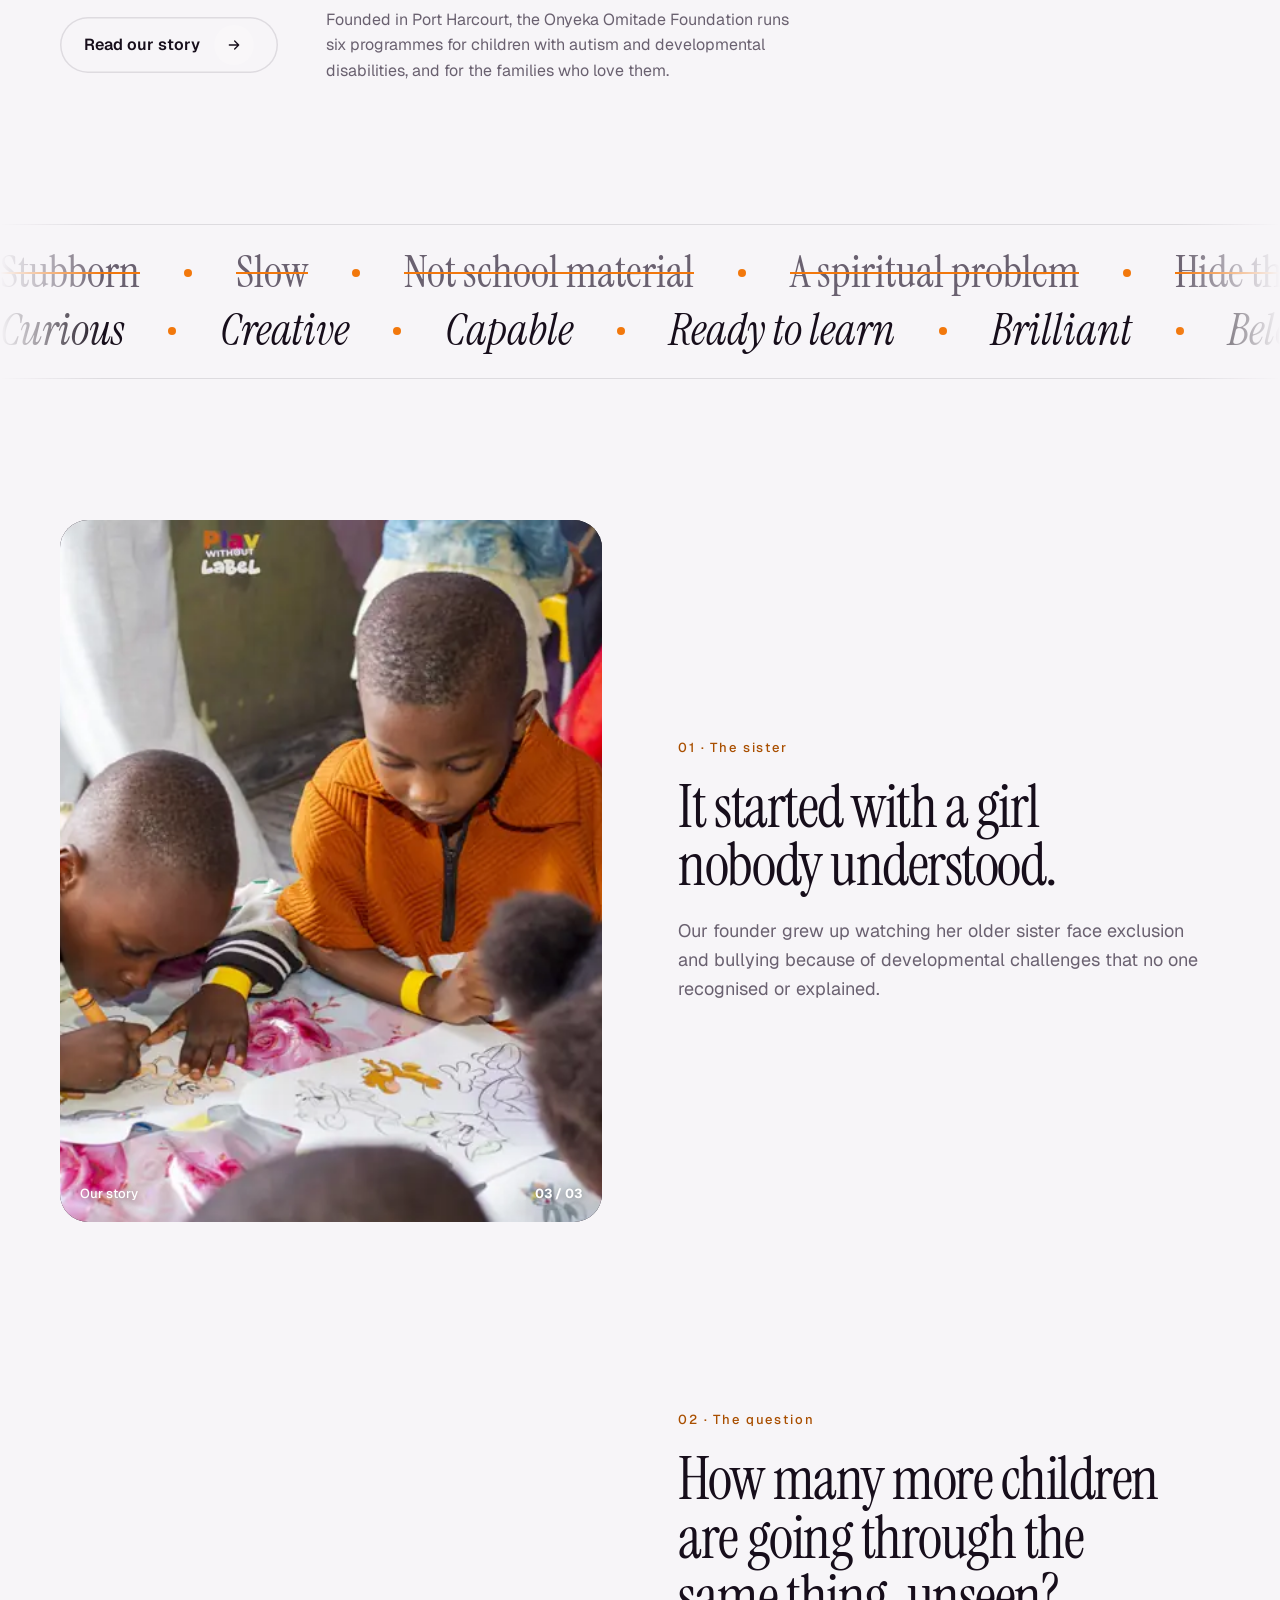
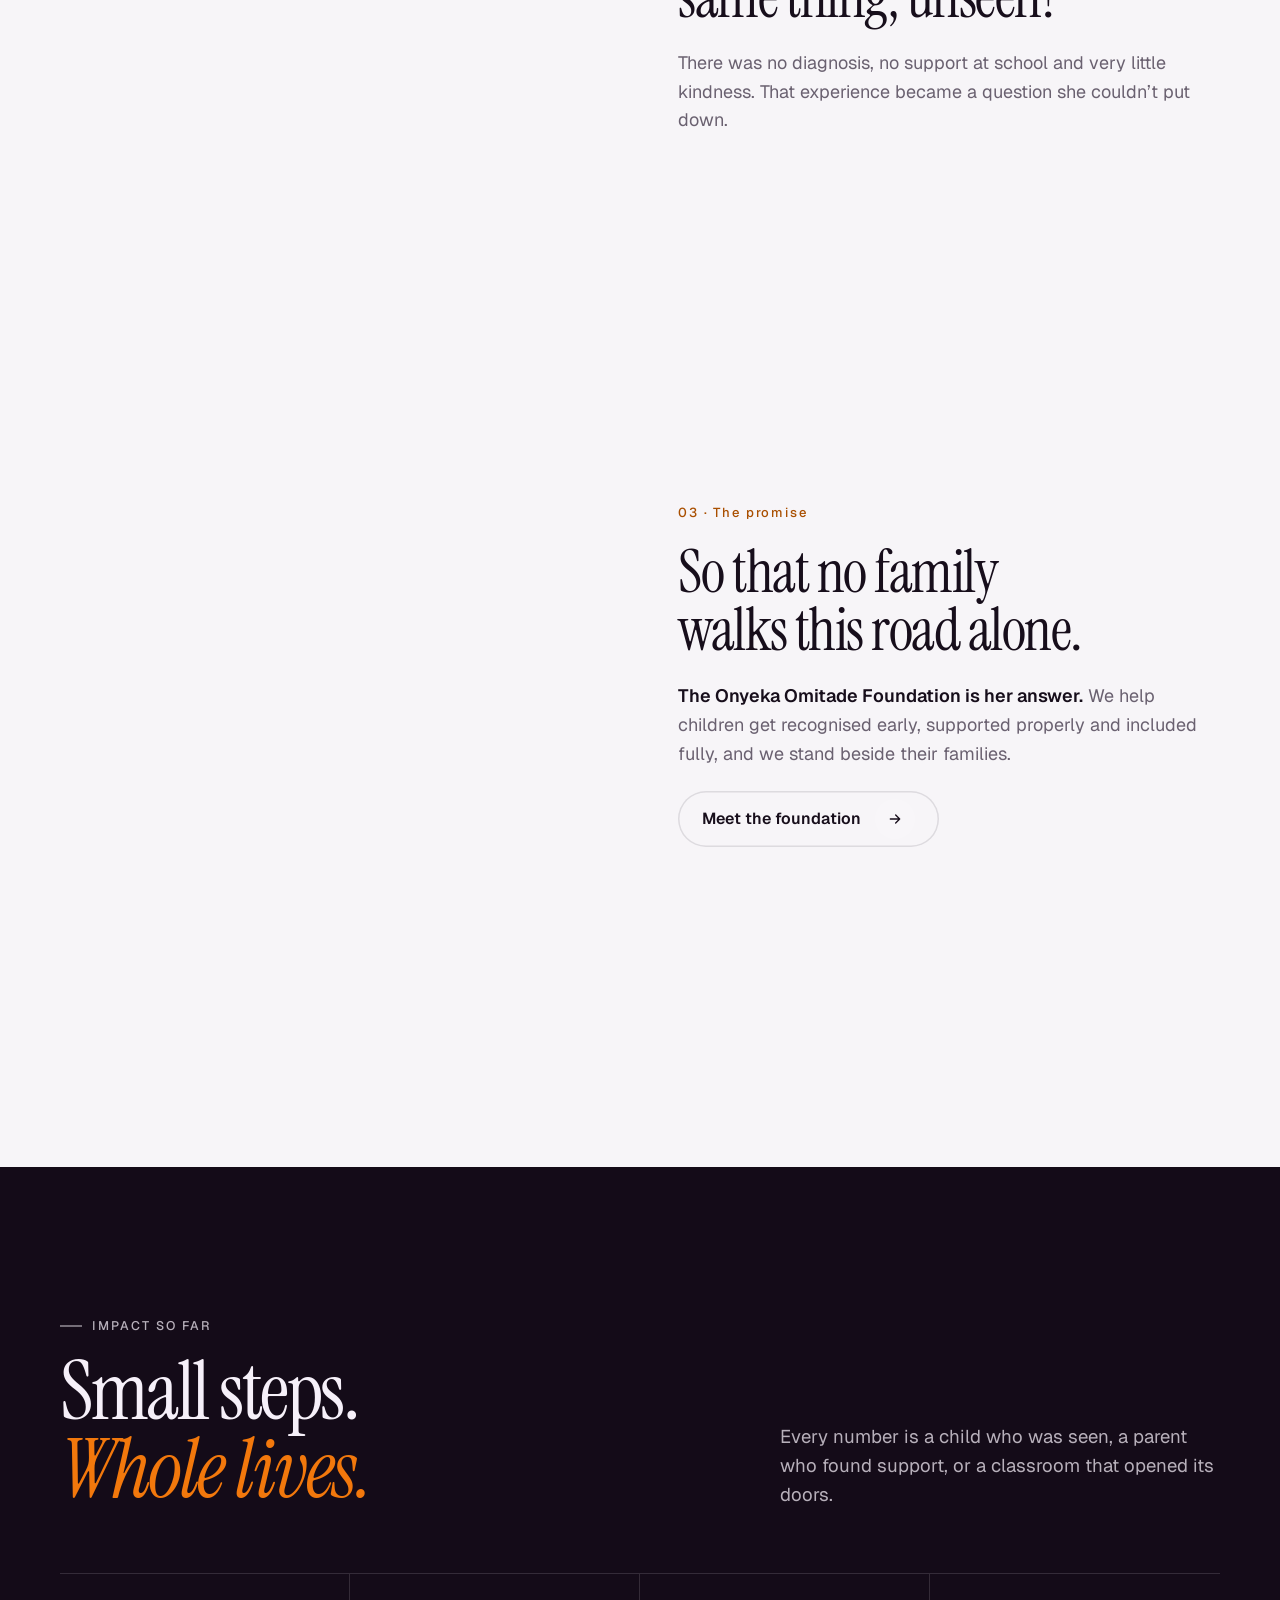
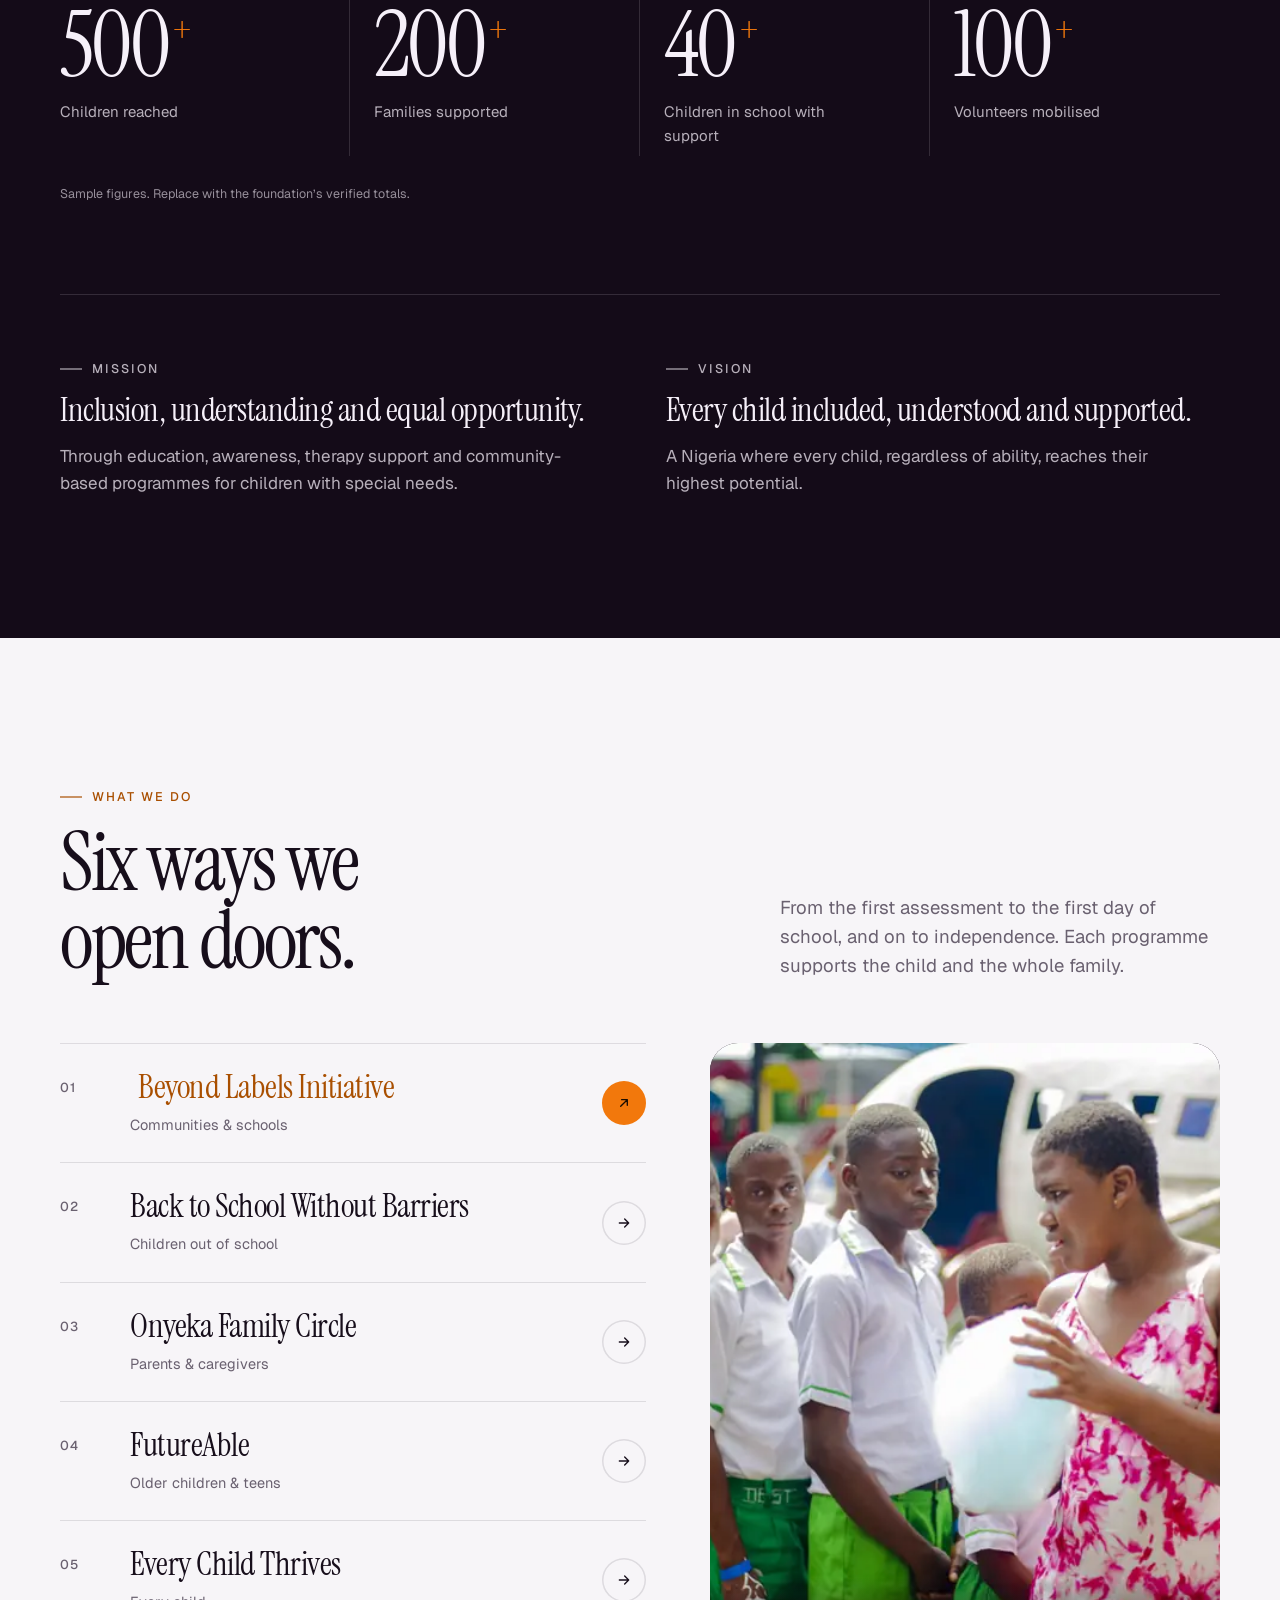
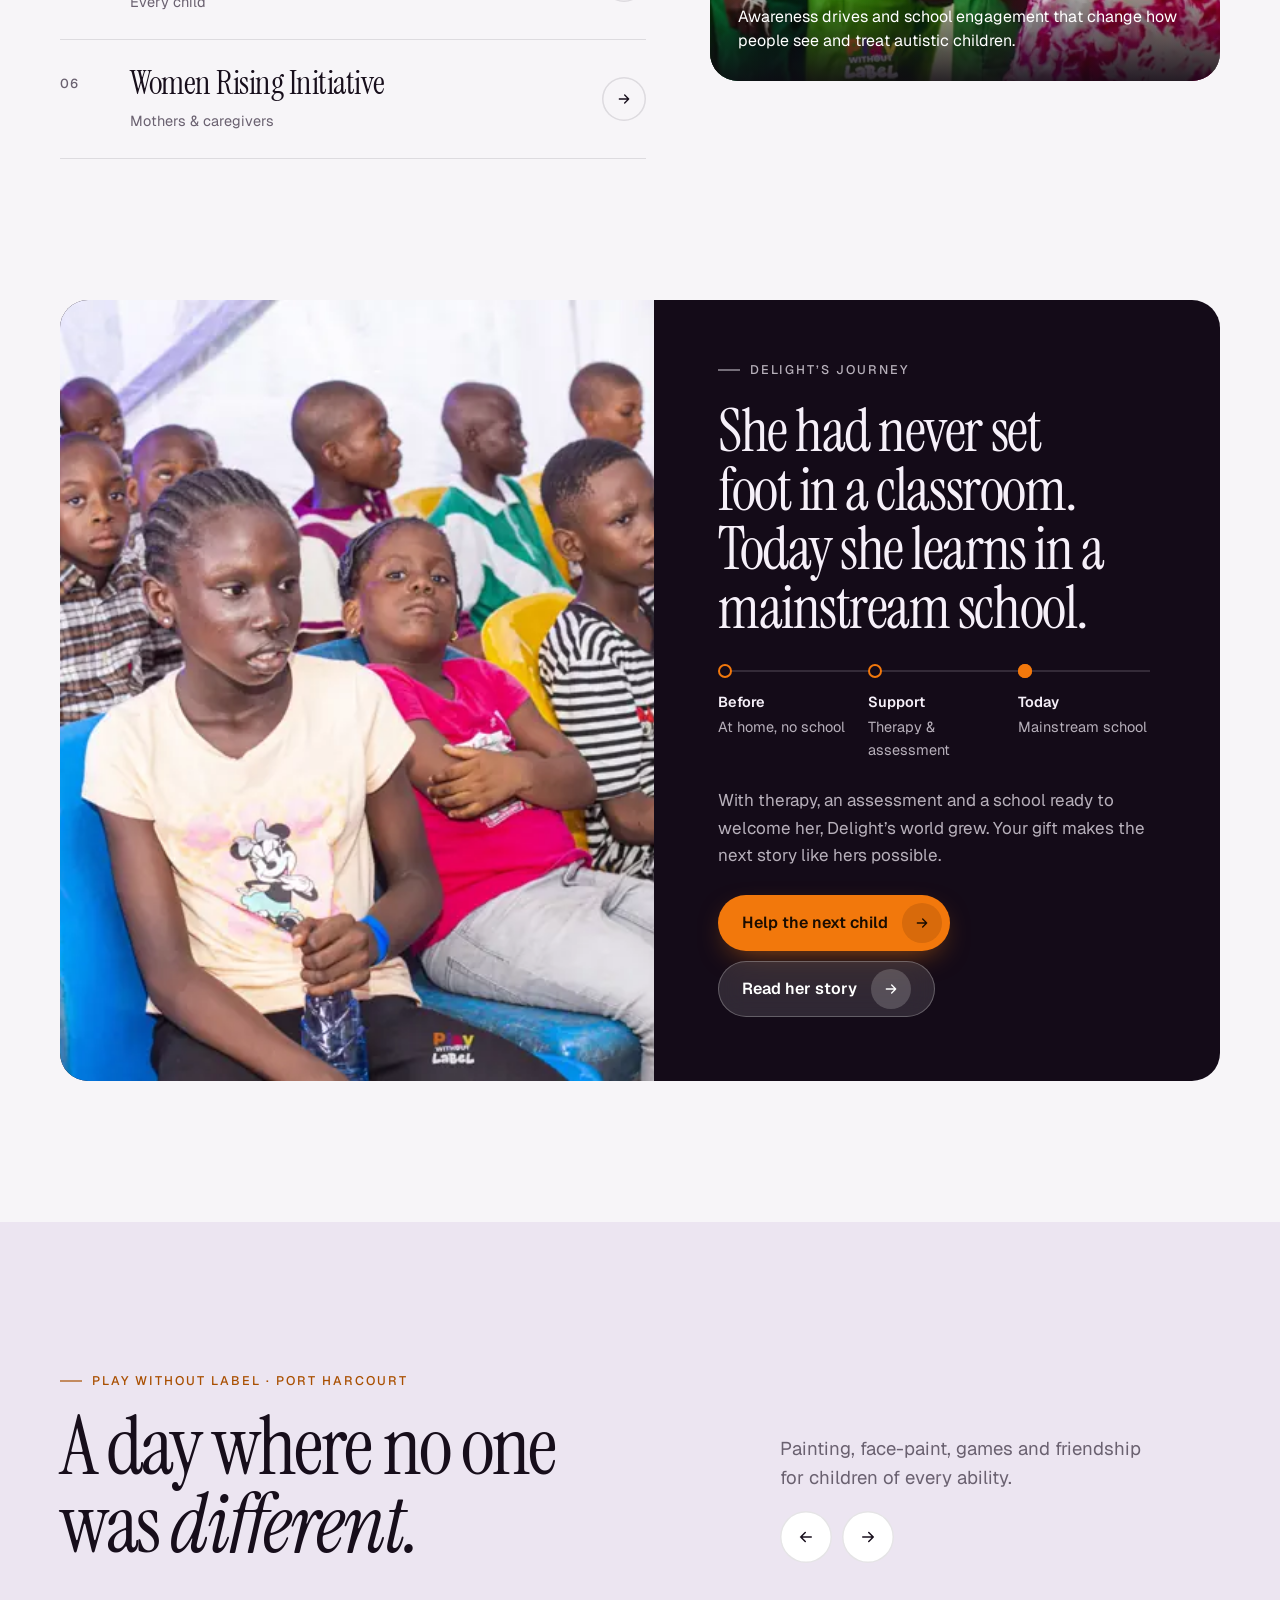
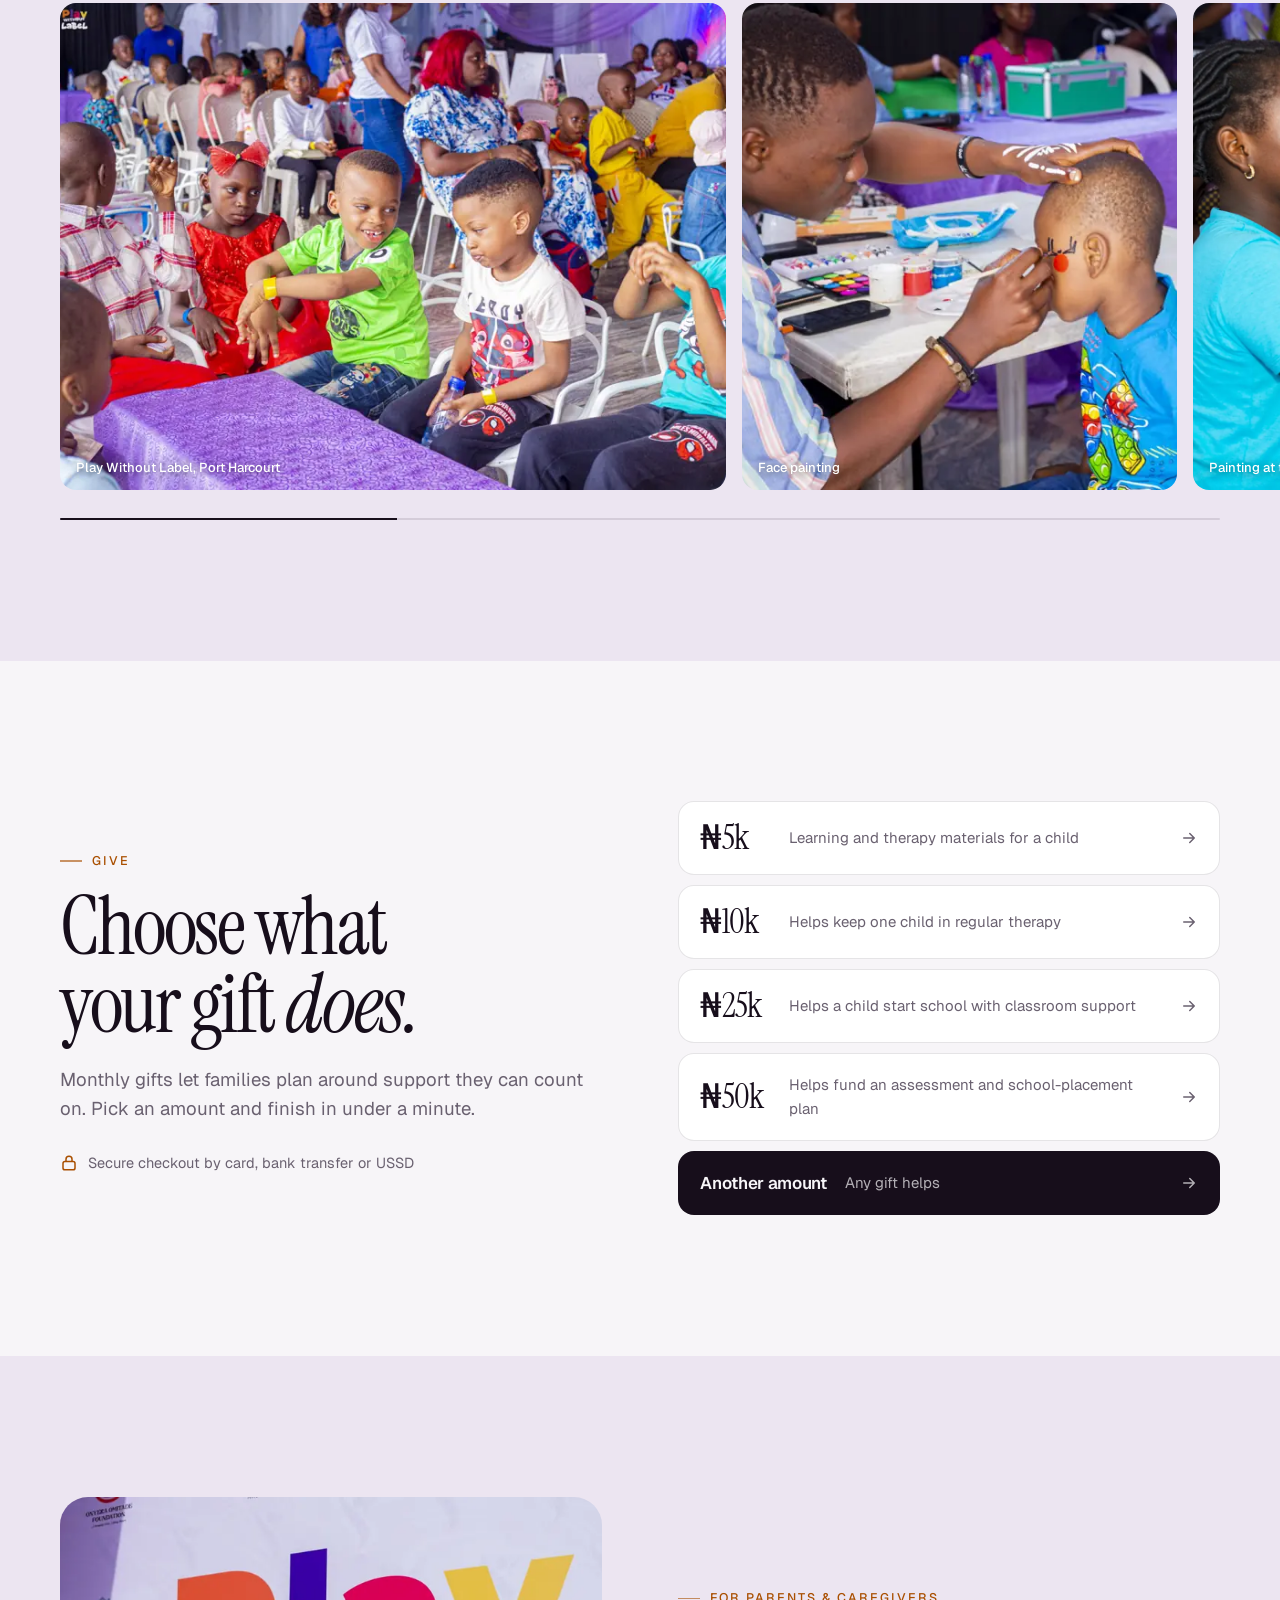
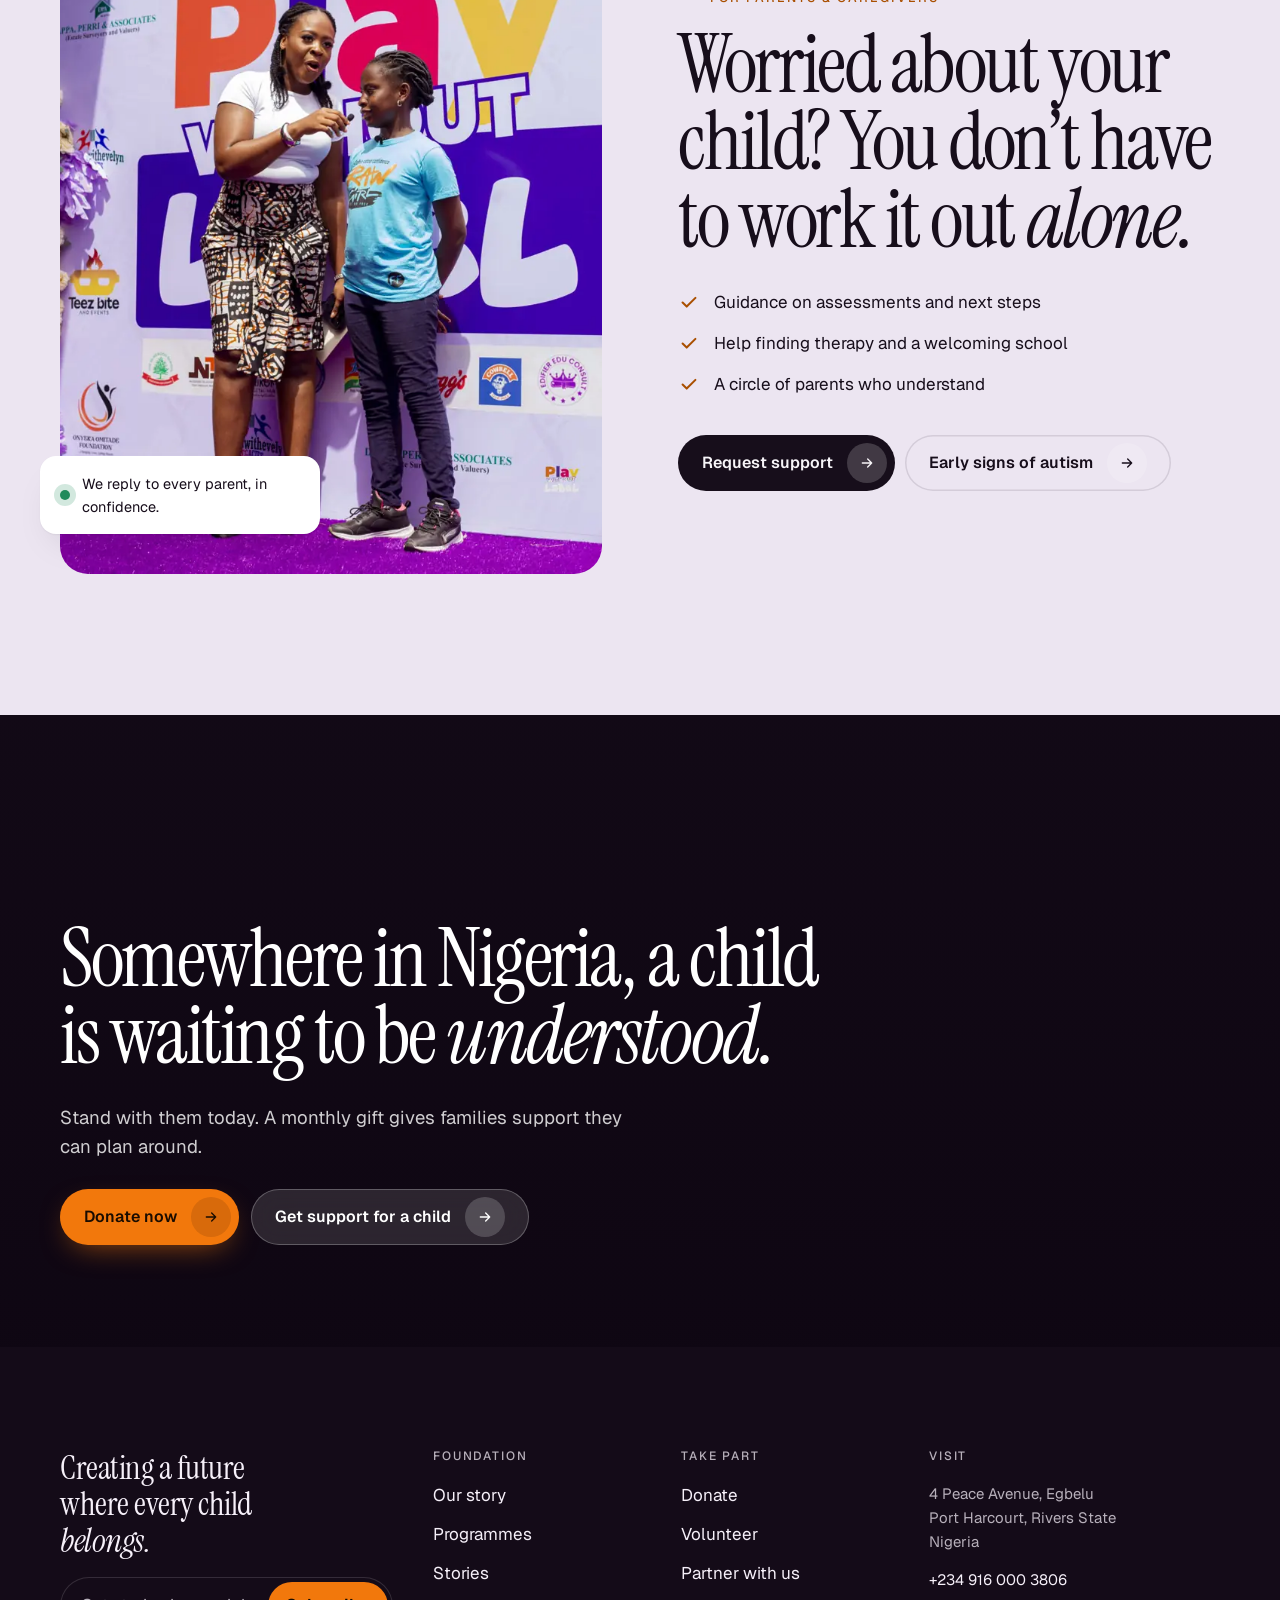
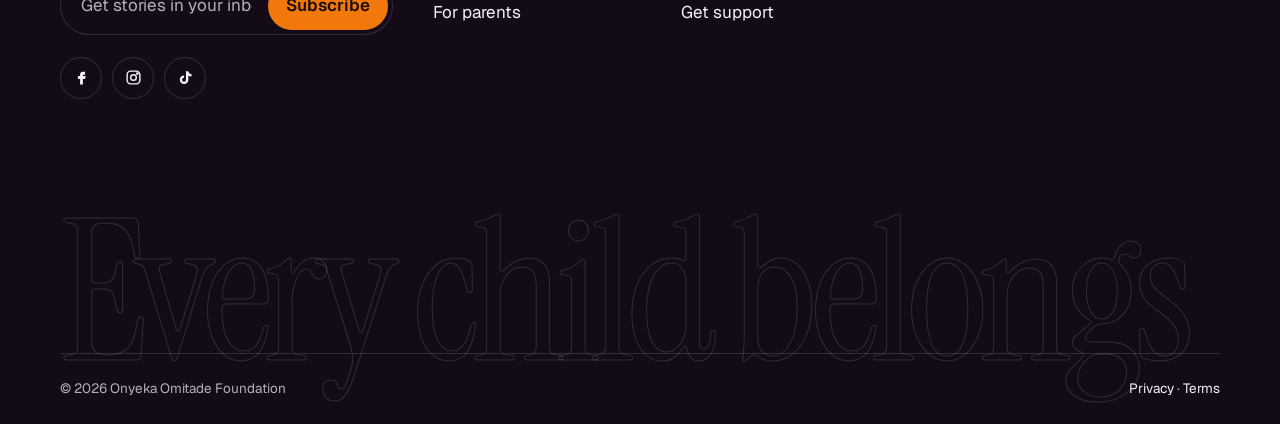
==== commit c3dd82f6: "ngo website redesigned" ====
--- a/oof-website/index.html
+++ b/oof-website/index.html
@@ -5,217 +5,206 @@
 <meta name="viewport" content="width=device-width, initial-scale=1, viewport-fit=cover">
 <title>Onyeka Omitade Foundation | Every child belongs</title>
 <meta name="description" content="Supporting children with autism and developmental disabilities in Nigeria through education, awareness, therapy support and family programmes.">
+<meta property="og:type" content="website">
 <meta property="og:title" content="Onyeka Omitade Foundation | Every child belongs">
 <meta property="og:description" content="Supporting children with autism and developmental disabilities in Nigeria through education, awareness, therapy support and family programmes.">
-<meta property="og:image" content="assets/img/oof10.jpg">
-<meta name="theme-color" content="#3A1D4C">
-<link rel="icon" href="assets/img/logo.png">
+<meta property="og:image" content="assets/img/oof5.jpg">
+<meta name="twitter:card" content="summary_large_image">
+<meta name="theme-color" content="#140B18">
+<link rel="icon" type="image/png" href="assets/img/logo.png">
+<link rel="apple-touch-icon" href="assets/img/logo.png">
 <link rel="preconnect" href="https://fonts.googleapis.com">
 <link rel="preconnect" href="https://fonts.gstatic.com" crossorigin>
-<link rel="stylesheet" href="https://fonts.googleapis.com/css2?family=Bricolage+Grotesque:opsz,wght@12..96,500;12..96,700;12..96,800&family=Figtree:wght@400;500;600;700&family=Caveat:wght@600;700&display=swap">
+<link rel="stylesheet" href="https://fonts.googleapis.com/css2?family=Geist:wght@400;500;600&family=Instrument+Serif:ital@0;1&display=swap">
 <link rel="stylesheet" href="assets/css/style.css">
+<script>document.documentElement.classList.add("js")</script>
+<script type="application/ld+json">{"@context":"https://schema.org","@type":"NGO","name":"Onyeka Omitade Foundation","slogan":"Creating a future where every child belongs","telephone":"+2349160003806","address":{"@type":"PostalAddress","streetAddress":"4 Peace Avenue, Egbelu","addressLocality":"Port Harcourt","addressRegion":"Rivers State","addressCountry":"NG"}}</script>
 </head>
-<body>
-<a href="#main" class="skip" style="position:absolute;left:-9999px">Skip to content</a>
+<body class="has-hero">
+<a class="skip" href="#main">Skip to content</a>
 <header class="nav">
   <div class="wrap">
-    <a class="brand" href="index.html" aria-label="Onyeka Omitade Foundation home">
-      <img src="assets/img/logo.png" alt="">
-      <div><b>Onyeka Omitade</b><small>Foundation</small></div>
-    </a>
-    <ul><li><a href="index.html" class="active" aria-current="page">Home</a></li><li><a href="about.html">About</a></li><li><a href="programmes.html">Programmes</a></li><li><a href="stories.html">Stories</a></li><li><a href="contact.html">Contact</a></li></ul>
-    <a class="btn btn-sun" href="donate.html">Donate</a>
-    <button class="menu-btn" aria-label="Open menu" aria-expanded="false" aria-controls="mnav"><svg viewBox="0 0 24 24" fill="none" stroke="currentColor" stroke-width="2.2" stroke-linecap="round"><path d="M4 7h16M4 12h16M4 17h16"/></svg></button>
-  </div>
-  <nav class="mnav" id="mnav" hidden><ul><li><a href="index.html" class="active" aria-current="page">Home</a></li><li><a href="about.html">About</a></li><li><a href="programmes.html">Programmes</a></li><li><a href="stories.html">Stories</a></li><li><a href="contact.html">Contact</a></li><li><a href="donate.html">Donate</a></li></ul></nav>
+    <a class="brand" href="index.html" aria-label="Onyeka Omitade Foundation, home"><img src="assets/img/logo.png" alt="" width="44" height="44"><span>Onyeka Omitade<small>Foundation</small></span></a>
+    <nav class="nav-links" aria-label="Main"><a href="index.html" aria-current="page">Home</a><a href="about.html">About</a><a href="programmes.html">Programmes</a><a href="stories.html">Stories</a><a href="contact.html">Contact</a></nav>
+    <a class="btn btn-sun sm" href="donate.html">Donate<span class="ar"><svg viewBox="0 0 24 24" fill="none" stroke="currentColor" stroke-width="2" stroke-linecap="round" stroke-linejoin="round" aria-hidden="true"><path d="M5 12h14M13 6l6 6-6 6"/></svg></span></a>
+    <button class="burger" aria-label="Open menu" aria-expanded="false" aria-controls="menu"><span></span><span></span></button>
+  </div>
 </header>
+<div class="menu" id="menu" aria-hidden="true">
+  <div class="menu-top"><a class="brand" href="index.html"><img src="assets/img/logo.png" alt="" width="44" height="44"><span>Onyeka Omitade<small>Foundation</small></span></a><button class="menu-close" aria-label="Close menu">×</button></div>
+  <ul><li><a href="index.html">Home<small>01</small></a></li><li><a href="about.html">About<small>02</small></a></li><li><a href="programmes.html">Programmes<small>03</small></a></li><li><a href="stories.html">Stories<small>04</small></a></li><li><a href="contact.html">Contact<small>05</small></a></li></ul>
+  <a class="btn btn-sun block " href="donate.html">Donate to the foundation<span class="ar"><svg viewBox="0 0 24 24" fill="none" stroke="currentColor" stroke-width="2" stroke-linecap="round" stroke-linejoin="round" aria-hidden="true"><path d="M5 12h14M13 6l6 6-6 6"/></svg></span></a>
+  <p class="menu-contact">+234 916 000 3806 · Port Harcourt, Nigeria</p>
+</div>
 <main id="main">
 
-<section class="hero">
-  <div class="wrap">
+<section class="hero" aria-label="Introduction">
+  <div class="hero-media"><img src="assets/img/oof5.jpg" srcset="assets/img/oof5-800.webp 800w, assets/img/oof5-1600.webp 1600w" sizes="100vw" alt="A girl painting on a small canvas at the Play Without Label event" width="1600" height="1067" fetchpriority="high"></div>
+  <span class="scroll-cue" aria-hidden="true">Scroll</span>
+  <div class="wrap">
+    <div class="hero-top">
+      <div class="load">
+        <p class="kicker">Autism &amp; developmental disability support · Nigeria</p>
+        <h1 class="d-hero" style="margin-top:26px">Every child<br><span class="it">belongs.</span></h1>
+        <p class="lead">We help children with autism and developmental differences learn, grow and be seen, and we walk with their families every step of the way.</p>
+      </div>
+      <div class="hero-cta load"><a class="btn btn-sun " href="donate.html">Give monthly<span class="ar"><svg viewBox="0 0 24 24" fill="none" stroke="currentColor" stroke-width="2" stroke-linecap="round" stroke-linejoin="round" aria-hidden="true"><path d="M5 12h14M13 6l6 6-6 6"/></svg></span></a><a class="btn btn-glass " href="stories.html">See their stories<span class="ar"><svg viewBox="0 0 24 24" fill="none" stroke="currentColor" stroke-width="2" stroke-linecap="round" stroke-linejoin="round" aria-hidden="true"><path d="M5 12h14M13 6l6 6-6 6"/></svg></span></a></div>
+    </div>
+    <nav class="paths" aria-label="Choose your path">
+      <a class="path" href="contact.html#support"><span><small>I’m a parent</small><b>Get support for my child</b></span><span class="ar"><svg viewBox="0 0 24 24" fill="none" stroke="currentColor" stroke-width="2" stroke-linecap="round" stroke-linejoin="round" aria-hidden="true"><path d="M5 12h14M13 6l6 6-6 6"/></svg></span></a>
+      <a class="path" href="donate.html"><span><small>I want to give</small><b>Fund therapy &amp; school places</b></span><span class="ar"><svg viewBox="0 0 24 24" fill="none" stroke="currentColor" stroke-width="2" stroke-linecap="round" stroke-linejoin="round" aria-hidden="true"><path d="M5 12h14M13 6l6 6-6 6"/></svg></span></a>
+      <a class="path" href="contact.html#volunteer"><span><small>I want to help</small><b>Volunteer or partner with us</b></span><span class="ar"><svg viewBox="0 0 24 24" fill="none" stroke="currentColor" stroke-width="2" stroke-linecap="round" stroke-linejoin="round" aria-hidden="true"><path d="M5 12h14M13 6l6 6-6 6"/></svg></span></a>
+    </nav>
+  </div>
+</section>
+
+<section class="sec manifesto" aria-label="What we believe">
+  <div class="wrap">
+    <p class="kicker sun" style="margin-bottom:36px">What we believe</p>
+    <p class="mtext"><span class="w">In</span> <span class="w">too</span> <span class="w">many</span> <span class="w">Nigerian</span> <span class="w">homes,</span> <span class="w">a</span> <span class="w">child</span> <span class="w">who</span> <span class="w">learns</span> <span class="w">differently</span> <span class="w">is</span> <span class="w">hidden,</span> <span class="w">labelled</span> <span class="w">or</span> <span class="w">turned</span> <span class="w">away</span> <span class="w">from</span> <span class="w">school.</span> <span class="w">We</span> <span class="w">believe</span> <span class="w">that</span> <span class="w">child</span> <span class="w hl">belongs:</span> <span class="w">in</span> <span class="w">the</span> <span class="w">classroom,</span> <span class="w">in</span> <span class="w">the</span> <span class="w">church,</span> <span class="w">at</span> <span class="w">the</span> <span class="w">party,</span> <span class="w">and</span> <span class="w">in</span> <span class="w">the</span> <span class="w">future.</span></p>
+    <div class="manifesto-foot"><a class="btn btn-line " href="about.html">Read our story<span class="ar"><svg viewBox="0 0 24 24" fill="none" stroke="currentColor" stroke-width="2" stroke-linecap="round" stroke-linejoin="round" aria-hidden="true"><path d="M5 12h14M13 6l6 6-6 6"/></svg></span></a><p>Founded in Port Harcourt, the Onyeka Omitade Foundation runs six programmes for children with autism and developmental disabilities, and for the families who love them.</p></div>
+  </div>
+</section>
+
+<div class="marquee" aria-label="Labels we replace">
+  <div class="track old" aria-hidden="true"><span>Stubborn</span><span>Slow</span><span>Not school material</span><span>A spiritual problem</span><span>Hide them at home</span><span>Too much trouble</span><span>Stubborn</span><span>Slow</span><span>Not school material</span><span>A spiritual problem</span><span>Hide them at home</span><span>Too much trouble</span></div>
+  <div class="track new rev" aria-hidden="true"><span>Curious</span><span>Creative</span><span>Capable</span><span>Ready to learn</span><span>Brilliant</span><span>Belongs here</span><span>Curious</span><span>Creative</span><span>Capable</span><span>Ready to learn</span><span>Brilliant</span><span>Belongs here</span></div>
+  <p class="sr">We replace labels like “stubborn” and “not school material” with words like curious, creative and capable.</p>
+</div>
+
+<section class="sec" aria-label="Our story">
+  <div class="wrap story">
+    <div class="story-media" aria-hidden="true">
+      <img src="assets/img/oof6.jpg" srcset="assets/img/oof6-800.webp 800w, assets/img/oof6-1600.webp 1600w" sizes="50vw" alt="" width="1024" height="684" class="on" decoding="async"><img src="assets/img/oof12.jpg" srcset="assets/img/oof12-800.webp 800w, assets/img/oof12-1600.webp 1600w" sizes="50vw" alt="" width="1368" height="1536" decoding="async"><img src="assets/img/oof4.jpg" srcset="assets/img/oof4-800.webp 800w, assets/img/oof4-1600.webp 1600w" sizes="50vw" alt="" width="1600" height="1067" decoding="async">
+      <div class="cap"><span>Our story</span><b>01 / 03</b></div>
+    </div>
+    <div class="story-steps">
+      <div class="step"><span class="idx">01 · The sister</span><h2 class="d2">It started with a girl nobody understood.</h2><p>Our founder grew up watching her older sister face exclusion and bullying because of developmental challenges that no one recognised or explained.</p><img src="assets/img/oof6.jpg" srcset="assets/img/oof6-800.webp 800w, assets/img/oof6-1600.webp 1600w" sizes="100vw" alt="The founder speaking with children and families" width="1024" height="684" class="step-img" loading="lazy" decoding="async"></div>
+      <div class="step"><span class="idx">02 · The question</span><h2 class="d2">How many more children are going through the same thing, unseen?</h2><p>There was no diagnosis, no support at school and very little kindness. That experience became a question she couldn’t put down.</p><img src="assets/img/oof12.jpg" srcset="assets/img/oof12-800.webp 800w, assets/img/oof12-1600.webp 1600w" sizes="100vw" alt="The founder with a young guest at the Play Without Label event" width="1368" height="1536" class="step-img" loading="lazy" decoding="async"></div>
+      <div class="step"><span class="idx">03 · The promise</span><h2 class="d2">So that no family walks this road alone.</h2><p><strong>The Onyeka Omitade Foundation is her answer.</strong> We help children get recognised early, supported properly and included fully, and we stand beside their families.</p><div><a class="btn btn-line " href="about.html">Meet the foundation<span class="ar"><svg viewBox="0 0 24 24" fill="none" stroke="currentColor" stroke-width="2" stroke-linecap="round" stroke-linejoin="round" aria-hidden="true"><path d="M5 12h14M13 6l6 6-6 6"/></svg></span></a></div><img src="assets/img/oof4.jpg" srcset="assets/img/oof4-800.webp 800w, assets/img/oof4-1600.webp 1600w" sizes="100vw" alt="Two boys colouring together" width="1600" height="1067" class="step-img" loading="lazy" decoding="async"></div>
+    </div>
+  </div>
+</section>
+
+<section class="sec on-night" aria-label="Impact">
+  <div class="wrap">
+    <div class="head"><div><p class="kicker">Impact so far</p><h2 class="d1">Small steps.<br><span class="it" style="color:var(--sun)">Whole lives.</span></h2></div><p class="lead">Every number is a child who was seen, a parent who found support, or a classroom that opened its doors.</p></div>
+    <div class="stats">
+  <div class="stat"><b class="num" data-count="500">500<sup>+</sup></b><span>Children reached</span></div>
+  <div class="stat"><b class="num" data-count="200">200<sup>+</sup></b><span>Families supported</span></div>
+  <div class="stat"><b class="num" data-count="40">40<sup>+</sup></b><span>Children in school with support</span></div>
+  <div class="stat"><b class="num" data-count="100">100<sup>+</sup></b><span>Volunteers mobilised</span></div>
+</div>
+<p class="footnote">Sample figures. Replace with the foundation’s verified totals.</p>
+    <div class="mv">
+      <div><p class="kicker">Mission</p><h3 class="d3">Inclusion, understanding and equal opportunity.</h3><p>Through education, awareness, therapy support and community-based programmes for children with special needs.</p></div>
+      <div><p class="kicker">Vision</p><h3 class="d3">Every child included, understood and supported.</h3><p>A Nigeria where every child, regardless of ability, reaches their highest potential.</p></div>
+    </div>
+  </div>
+</section>
+
+<section class="sec" aria-label="Programmes">
+  <div class="wrap">
+    <div class="head"><div><p class="kicker sun">What we do</p><h2 class="d1">Six ways we<br>open doors.</h2></div><p class="lead">From the first assessment to the first day of school, and on to independence. Each programme supports the child and the whole family.</p></div>
+    <div class="pindex">
+      <div class="plist"><a class="pitem" href="programmes.html#beyond-labels" data-blurb="Awareness drives and school engagement that change how people see and treat autistic children."><h3>Beyond Labels Initiative</h3><span class="who">Communities & schools</span><span class="ar"><svg viewBox="0 0 24 24" fill="none" stroke="currentColor" stroke-width="2" stroke-linecap="round" stroke-linejoin="round" aria-hidden="true"><path d="M5 12h14M13 6l6 6-6 6"/></svg></span></a><a class="pitem" href="programmes.html#back-to-school" data-blurb="School placement, classroom support and professional assessments so children learn alongside their peers."><h3>Back to School Without Barriers</h3><span class="who">Children out of school</span><span class="ar"><svg viewBox="0 0 24 24" fill="none" stroke="currentColor" stroke-width="2" stroke-linecap="round" stroke-linejoin="round" aria-hidden="true"><path d="M5 12h14M13 6l6 6-6 6"/></svg></span></a><a class="pitem" href="programmes.html#family-circle" data-blurb="A peer support network where parents share guidance, resources and encouragement."><h3>Onyeka Family Circle</h3><span class="who">Parents & caregivers</span><span class="ar"><svg viewBox="0 0 24 24" fill="none" stroke="currentColor" stroke-width="2" stroke-linecap="round" stroke-linejoin="round" aria-hidden="true"><path d="M5 12h14M13 6l6 6-6 6"/></svg></span></a><a class="pitem" href="programmes.html#futureable" data-blurb="Life skills and independence training for the next stage of life."><h3>FutureAble</h3><span class="who">Older children & teens</span><span class="ar"><svg viewBox="0 0 24 24" fill="none" stroke="currentColor" stroke-width="2" stroke-linecap="round" stroke-linejoin="round" aria-hidden="true"><path d="M5 12h14M13 6l6 6-6 6"/></svg></span></a><a class="pitem" href="programmes.html#every-child-thrives" data-blurb="Play, creativity and well-being activities that grow confidence and connection."><h3>Every Child Thrives</h3><span class="who">Every child</span><span class="ar"><svg viewBox="0 0 24 24" fill="none" stroke="currentColor" stroke-width="2" stroke-linecap="round" stroke-linejoin="round" aria-hidden="true"><path d="M5 12h14M13 6l6 6-6 6"/></svg></span></a><a class="pitem" href="programmes.html#women-rising" data-blurb="Empowerment and maternal support for the women who carry so much of the care."><h3>Women Rising Initiative</h3><span class="who">Mothers & caregivers</span><span class="ar"><svg viewBox="0 0 24 24" fill="none" stroke="currentColor" stroke-width="2" stroke-linecap="round" stroke-linejoin="round" aria-hidden="true"><path d="M5 12h14M13 6l6 6-6 6"/></svg></span></a></div>
+      <div class="ppreview" aria-hidden="true"><img src="assets/img/oof2.jpg" srcset="assets/img/oof2-800.webp 800w, assets/img/oof2-1600.webp 1600w" sizes="(max-width:860px) 100vw, 45vw" alt="Beyond Labels Initiative" width="1536" height="1024" class="on" decoding="async"><img src="assets/img/oof3.jpg" srcset="assets/img/oof3-800.webp 800w, assets/img/oof3-1600.webp 1600w" sizes="(max-width:860px) 100vw, 45vw" alt="Back to School Without Barriers" width="1600" height="1067" decoding="async"><img src="assets/img/oof10.jpg" srcset="assets/img/oof10-800.webp 800w, assets/img/oof10-1600.webp 1600w" sizes="(max-width:860px) 100vw, 45vw" alt="Onyeka Family Circle" width="1600" height="1067" decoding="async"><img src="assets/img/oof1.jpg" srcset="assets/img/oof1-800.webp 800w, assets/img/oof1-1600.webp 1600w" sizes="(max-width:860px) 100vw, 45vw" alt="FutureAble" width="1536" height="1024" decoding="async"><img src="assets/img/oof9.jpg" srcset="assets/img/oof9-800.webp 800w, assets/img/oof9-1600.webp 1600w" sizes="(max-width:860px) 100vw, 45vw" alt="Every Child Thrives" width="1600" height="1067" decoding="async"><img src="assets/img/oof8.jpg" srcset="assets/img/oof8-800.webp 800w, assets/img/oof8-1600.webp 1600w" sizes="(max-width:860px) 100vw, 45vw" alt="Women Rising Initiative" width="1024" height="684" decoding="async"><p class="pv-text"></p></div>
+    </div>
+  </div>
+</section>
+
+<section class="sec" style="padding-top:0" aria-label="Featured story">
+  <div class="wrap">
+    <article class="feature rv">
+      <div class="feature-media"><img src="assets/img/oof11.jpg" srcset="assets/img/oof11-800.webp 800w, assets/img/oof11-1600.webp 1600w" sizes="(max-width:900px) 100vw, 52vw" alt="Children seated together at the Play Without Label event" width="1600" height="1067" loading="lazy" decoding="async"></div>
+      <div class="feature-body">
+        <p class="kicker">Delight’s journey</p>
+        <h2 class="d2">She had never set foot in a classroom. Today she learns in a mainstream school.</h2>
+        <ol class="timeline"><li><b>Before</b>At home, no school</li><li><b>Support</b>Therapy &amp; assessment</li><li><b>Today</b>Mainstream school</li></ol>
+        <p>With therapy, an assessment and a school ready to welcome her, Delight’s world grew. Your gift makes the next story like hers possible.</p>
+        <div style="display:flex;flex-wrap:wrap;gap:10px"><a class="btn btn-sun " href="donate.html">Help the next child<span class="ar"><svg viewBox="0 0 24 24" fill="none" stroke="currentColor" stroke-width="2" stroke-linecap="round" stroke-linejoin="round" aria-hidden="true"><path d="M5 12h14M13 6l6 6-6 6"/></svg></span></a><a class="btn btn-glass " href="stories.html#delight">Read her story<span class="ar"><svg viewBox="0 0 24 24" fill="none" stroke="currentColor" stroke-width="2" stroke-linecap="round" stroke-linejoin="round" aria-hidden="true"><path d="M5 12h14M13 6l6 6-6 6"/></svg></span></a></div>
+      </div>
+    </article>
+  </div>
+</section>
+
+<section class="sec on-lilac" aria-label="Play Without Label gallery">
+  <div class="carousel" data-gallery>
+    <div class="wrap"><div class="head" style="margin-bottom:40px"><div><p class="kicker sun">Play Without Label · Port Harcourt</p><h2 class="d1">A day where no one<br>was <span class="it">different.</span></h2></div>
+      <div style="display:flex;justify-content:space-between;align-items:end;gap:20px;flex-wrap:wrap"><p class="lead" style="max-width:32ch">Painting, face-paint, games and friendship for children of every ability.</p><div class="rail-ctl"><button data-dir="-1" aria-label="Previous photos"><svg viewBox="0 0 24 24" fill="none" stroke="currentColor" stroke-width="2" stroke-linecap="round" aria-hidden="true"><path d="M19 12H5M11 6l-6 6 6 6"/></svg></button><button data-dir="1" aria-label="Next photos"><svg viewBox="0 0 24 24" fill="none" stroke="currentColor" stroke-width="2" stroke-linecap="round" stroke-linejoin="round" aria-hidden="true"><path d="M5 12h14M13 6l6 6-6 6"/></svg></button></div></div></div></div>
+    <div class="rail"><button class="slide wide" data-full="assets/img/oof10.jpg" aria-label="Open photo: Play Without Label, Port Harcourt"><figure style="margin:0"><img src="assets/img/oof10.jpg" srcset="assets/img/oof10-800.webp 800w, assets/img/oof10-1600.webp 1600w" sizes="50vw" alt="Play Without Label, Port Harcourt" width="1600" height="1067" loading="lazy" decoding="async"><figcaption>Play Without Label, Port Harcourt</figcaption></figure></button><button class="slide" data-full="assets/img/oof1.jpg" aria-label="Open photo: Face painting"><figure style="margin:0"><img src="assets/img/oof1.jpg" srcset="assets/img/oof1-800.webp 800w, assets/img/oof1-1600.webp 1600w" sizes="50vw" alt="Face painting" width="1536" height="1024" loading="lazy" decoding="async"><figcaption>Face painting</figcaption></figure></button><button class="slide" data-full="assets/img/oof5.jpg" aria-label="Open photo: Painting at the easel"><figure style="margin:0"><img src="assets/img/oof5.jpg" srcset="assets/img/oof5-800.webp 800w, assets/img/oof5-1600.webp 1600w" sizes="50vw" alt="Painting at the easel" width="1600" height="1067" loading="lazy" decoding="async"><figcaption>Painting at the easel</figcaption></figure></button><button class="slide wide" data-full="assets/img/oof3.jpg" aria-label="Open photo: Volunteers and children sketching"><figure style="margin:0"><img src="assets/img/oof3.jpg" srcset="assets/img/oof3-800.webp 800w, assets/img/oof3-1600.webp 1600w" sizes="50vw" alt="Volunteers and children sketching" width="1600" height="1067" loading="lazy" decoding="async"><figcaption>Volunteers and children sketching</figcaption></figure></button><button class="slide" data-full="assets/img/oof4.jpg" aria-label="Open photo: Colouring together"><figure style="margin:0"><img src="assets/img/oof4.jpg" srcset="assets/img/oof4-800.webp 800w, assets/img/oof4-1600.webp 1600w" sizes="50vw" alt="Colouring together" width="1600" height="1067" loading="lazy" decoding="async"><figcaption>Colouring together</figcaption></figure></button><button class="slide wide" data-full="assets/img/oof9.jpg" aria-label="Open photo: New friends"><figure style="margin:0"><img src="assets/img/oof9.jpg" srcset="assets/img/oof9-800.webp 800w, assets/img/oof9-1600.webp 1600w" sizes="50vw" alt="New friends" width="1600" height="1067" loading="lazy" decoding="async"><figcaption>New friends</figcaption></figure></button><button class="slide" data-full="assets/img/oof2.jpg" aria-label="Open photo: Arriving for the day"><figure style="margin:0"><img src="assets/img/oof2.jpg" srcset="assets/img/oof2-800.webp 800w, assets/img/oof2-1600.webp 1600w" sizes="50vw" alt="Arriving for the day" width="1536" height="1024" loading="lazy" decoding="async"><figcaption>Arriving for the day</figcaption></figure></button><button class="slide" data-full="assets/img/oof12.jpg" aria-label="Open photo: At the Play Without Label wall"><figure style="margin:0"><img src="assets/img/oof12.jpg" srcset="assets/img/oof12-800.webp 800w, assets/img/oof12-1600.webp 1600w" sizes="50vw" alt="At the Play Without Label wall" width="1368" height="1536" loading="lazy" decoding="async"><figcaption>At the Play Without Label wall</figcaption></figure></button></div>
+    <div class="wrap"><div class="rail-progress"><i></i></div></div>
+  </div>
+</section>
+
+<section class="sec" aria-label="Give">
+  <div class="wrap give">
     <div>
-      <p class="eyebrow">Autism &amp; developmental disability support · Nigeria</p>
-      <h1 style="margin-top:18px">Every child <span class="hl">belongs.</span></h1>
-      <p class="lead">Too many Nigerian children with autism and developmental differences are hidden, labelled or turned away from school. We help them learn, grow and be seen, and we walk with their families every step of the way.</p>
-      <div class="cta-row">
-        <a class="btn btn-sun" href="donate.html">Give a child a place in class <svg viewBox="0 0 24 24" fill="none" stroke="currentColor" stroke-width="2.4" stroke-linecap="round"><path d="M5 12h14M13 6l6 6-6 6"/></svg></a>
-        <a class="btn btn-ghost" href="contact.html#support">I need support for my child</a>
-      </div>
-      <div class="trust">
-        <span>Based in Port Harcourt, Rivers State</span>
-        <span>6 community programmes</span>
-        <span>Therapy, school &amp; family support</span>
-      </div>
-    </div>
-    <div class="collage">
-      <figure class="c1"><img src="assets/img/oof5.jpg" alt="A girl painting on a small canvas at a Play Without Label event"></figure>
-      <figure class="c2"><img src="assets/img/oof4.jpg" alt="Two boys colouring together at a table"></figure>
-      <div class="tag t1"><s>Different</s> Brilliant</div>
-      <div class="tag t2">Play Without Label</div>
-    </div>
-  </div>
-</section>
-
-<section class="labels" aria-labelledby="labels-h">
-  <div class="wrap">
+      <p class="kicker sun">Give</p>
+      <h2 class="d1" style="margin-top:18px">Choose what your gift <span class="it">does.</span></h2>
+      <p class="lead" style="margin-top:22px">Monthly gifts let families plan around support they can count on. Pick an amount and finish in under a minute.</p>
+      <p style="margin-top:28px;display:flex;gap:10px;align-items:center;color:var(--muted);font-size:14.5px"><span style="width:18px;height:18px;color:var(--sun-text)"><svg viewBox="0 0 24 24" fill="none" stroke="currentColor" stroke-width="2" aria-hidden="true"><rect x="4" y="10" width="16" height="11" rx="2.5"/><path d="M8 10V7a4 4 0 018 0v3"/></svg></span>Secure checkout by card, bank transfer or USSD</p>
+    </div>
+    <div class="tiers">
+      <a class="tier" href="donate.html?amt=5000"><b>₦5k</b><span>Learning and therapy materials for a child</span><svg viewBox="0 0 24 24" fill="none" stroke="currentColor" stroke-width="2" stroke-linecap="round" stroke-linejoin="round" aria-hidden="true"><path d="M5 12h14M13 6l6 6-6 6"/></svg></a>
+      <a class="tier" href="donate.html?amt=10000"><b>₦10k</b><span>Helps keep one child in regular therapy</span><svg viewBox="0 0 24 24" fill="none" stroke="currentColor" stroke-width="2" stroke-linecap="round" stroke-linejoin="round" aria-hidden="true"><path d="M5 12h14M13 6l6 6-6 6"/></svg></a>
+      <a class="tier" href="donate.html?amt=25000"><b>₦25k</b><span>Helps a child start school with classroom support</span><svg viewBox="0 0 24 24" fill="none" stroke="currentColor" stroke-width="2" stroke-linecap="round" stroke-linejoin="round" aria-hidden="true"><path d="M5 12h14M13 6l6 6-6 6"/></svg></a>
+      <a class="tier" href="donate.html?amt=50000"><b>₦50k</b><span>Helps fund an assessment and school-placement plan</span><svg viewBox="0 0 24 24" fill="none" stroke="currentColor" stroke-width="2" stroke-linecap="round" stroke-linejoin="round" aria-hidden="true"><path d="M5 12h14M13 6l6 6-6 6"/></svg></a>
+      <a class="tier tier-x" href="donate.html?amt=other"><b>Another amount</b><span>Any gift helps</span><svg viewBox="0 0 24 24" fill="none" stroke="currentColor" stroke-width="2" stroke-linecap="round" stroke-linejoin="round" aria-hidden="true"><path d="M5 12h14M13 6l6 6-6 6"/></svg></a>
+    </div>
+  </div>
+</section>
+
+<section class="sec on-lilac" aria-label="Support for parents">
+  <div class="wrap support">
+    <div class="support-media"><picture><source type="image/webp" srcset="assets/img/oof12-800.webp 800w, assets/img/oof12-1600.webp 1600w" sizes="(max-width:860px) 100vw, 45vw"><img src="assets/img/oof12.jpg" alt="The founder with a young guest at Play Without Label" width="1368" height="1536" loading="lazy" decoding="async"></picture><div class="badge"><i></i><span>We reply to every parent, in confidence.</span></div></div>
     <div>
-      <p class="eyebrow" style="color:var(--sun)">Beyond labels</p>
-      <h2 id="labels-h" style="margin-top:14px">A label is not a limit.</h2>
-      <p>Children with autism are often called names before anyone tries to understand them. Through awareness in schools, churches and communities, we replace stigma with knowledge, so every child is met with patience instead of judgement.</p>
-    </div>
-    <ul class="swap">
-      <li><s>“Stubborn”</s><em>Overwhelmed, and learning to cope</em></li>
-      <li><s>“Not school material”</s><em>Ready, with the right support</em></li>
-      <li><s>“A spiritual problem”</s><em>A child who learns differently</em></li>
-      <li><s>“Hide them at home”</s><em>Include them everywhere</em></li>
-    </ul>
-  </div>
-</section>
-
-<section class="impact" aria-label="Our impact"><div class="wrap"><div class="stats">
-      <div class="stat"><b data-count="500">500<i>+</i></b><span>Children reached</span></div>
-      <div class="stat"><b data-count="200">200<i>+</i></b><span>Families supported</span></div>
-      <div class="stat"><b data-count="40">40<i>+</i></b><span>Children in school with support</span></div>
-      <div class="stat"><b data-count="100">100<i>+</i></b><span>Volunteers mobilised</span></div>
-    </div>
-    <!-- TODO: replace sample figures with the foundation's verified totals --></div></section>
-
-<section class="story">
-  <div class="wrap">
-    <div class="story-photos">
-      <img class="tall" src="assets/img/oof6.jpg" alt="The founder speaking with children and parents at an event">
-      <img class="sq" src="assets/img/oof12.jpg" alt="The founder with a young guest at the Play Without Label backdrop">
-      <img class="sq" src="assets/img/oof7.jpg" alt="The founder with a guest at a foundation event">
-    </div>
-    <div>
-      <p class="eyebrow">Why we exist</p>
-      <h2 style="margin-top:14px">It started with a sister nobody understood.</h2>
-      <div class="body">
-        <p>Our founder grew up watching her older sister face exclusion and bullying because of developmental challenges no one recognised or explained.</p>
-        <p><strong>The Onyeka Omitade Foundation exists so that no other Nigerian family goes through that alone.</strong></p>
-      </div>
-      <a class="more" href="about.html">Read our story <svg width="18" height="18" viewBox="0 0 24 24" fill="none" stroke="currentColor" stroke-width="2.4" stroke-linecap="round"><path d="M5 12h14M13 6l6 6-6 6"/></svg></a>
-    </div>
-  </div>
-</section>
-
-<section class="programs">
-  <div class="wrap">
-    <div class="sec-head">
-      <div><p class="eyebrow">What we do</p><h2 style="margin-top:14px">Six ways we open doors</h2></div>
-      <p class="lead">From the first assessment to the first day of school, and on to independence, our programmes support the child and the whole family.</p>
-    </div>
-    <div class="grid-p"><a class="prog stretch" href="programmes.html#beyond-labels"><img src="assets/img/oof2.jpg" alt="Students and families at a community awareness event" loading="lazy"><div class="in"><span class="for">Communities &amp; schools</span><h3>Beyond Labels Initiative</h3><p>Awareness drives and school engagement that change how people see and treat autistic children.</p><span class="go">Learn more →</span></div></a>
-<a class="prog stretch" href="programmes.html#back-to-school"><img src="assets/img/oof3.jpg" alt="Children sketching on canvases with a volunteer" loading="lazy"><div class="in"><span class="for">Children out of school</span><h3>Back to School Without Barriers</h3><p>School placement, classroom support and professional assessments so children can learn alongside their peers.</p><span class="go">Learn more →</span></div></a>
-<a class="prog stretch" href="programmes.html#family-circle"><img src="assets/img/oof10.jpg" alt="Parents and children seated together at an event" loading="lazy"><div class="in"><span class="for">Parents &amp; caregivers</span><h3>Onyeka Family Circle</h3><p>A peer support network where parents share guidance, resources and encouragement.</p><span class="go">Learn more →</span></div></a>
-<a class="prog stretch" href="programmes.html#futureable"><img src="assets/img/oof1.jpg" alt="A volunteer face-painting a young boy" loading="lazy"><div class="in"><span class="for">Older children &amp; teens</span><h3>FutureAble</h3><p>Life skills and independence training that prepares young people for the next stage of life.</p><span class="go">Learn more →</span></div></a>
-<a class="prog stretch" href="programmes.html#every-child-thrives"><img src="assets/img/oof9.jpg" alt="Children playing and talking together at a table" loading="lazy"><div class="in"><span class="for">Every child</span><h3>Every Child Thrives</h3><p>Play, creativity and well-being activities that help children grow in confidence and connection.</p><span class="go">Learn more →</span></div></a>
-<a class="prog stretch" href="programmes.html#women-rising"><img src="assets/img/oof8.jpg" alt="A group of women and partners at a foundation event" loading="lazy"><div class="in"><span class="for">Mothers &amp; caregivers</span><h3>Women Rising Initiative</h3><p>Empowerment and maternal support for the women who carry so much of the care.</p><span class="go">Learn more →</span></div></a></div>
-  </div>
-</section>
-
-<section class="delight">
-  <div class="wrap">
-    <div class="card">
-      <img src="assets/img/oof11.jpg" alt="Children seated together at a Play Without Label event">
-      <div class="in">
-        <p class="eyebrow">Delight’s journey</p>
-        <h2>She had never set foot in a classroom. Today she learns in a mainstream school.</h2>
-        <div class="journey" aria-label="Delight's journey"><span class="dot">At home, no school</span><hr><span class="dot">Therapy support</span><hr><span class="dot end">Mainstream school</span></div>
-        <p>With assessment, therapy and a school ready to welcome her, Delight’s world grew. Your gift makes the next story like hers possible.</p>
-        <div class="cta-row" style="margin-top:0"><a class="btn btn-light" href="donate.html">Help the next child</a><a class="btn" style="color:var(--on-plum);border-color:color-mix(in srgb,var(--on-plum) 40%,transparent)" href="stories.html#delight">Read her story</a></div>
-      </div>
-    </div>
-  </div>
-</section>
-
-<section style="padding-top:0">
-  <div class="wrap">
-    <div class="band">
+      <p class="kicker sun">For parents &amp; caregivers</p>
+      <h2 class="d1" style="margin-top:18px">Worried about your child? You don’t have to work it out <span class="it">alone.</span></h2>
+      <ul class="checks"><li><svg viewBox="0 0 24 24" fill="none" stroke="currentColor" stroke-width="2.2" stroke-linecap="round" stroke-linejoin="round" aria-hidden="true"><path d="M5 12.5l4.5 4.5L19 7.5"/></svg>Guidance on assessments and next steps</li><li><svg viewBox="0 0 24 24" fill="none" stroke="currentColor" stroke-width="2.2" stroke-linecap="round" stroke-linejoin="round" aria-hidden="true"><path d="M5 12.5l4.5 4.5L19 7.5"/></svg>Help finding therapy and a welcoming school</li><li><svg viewBox="0 0 24 24" fill="none" stroke="currentColor" stroke-width="2.2" stroke-linecap="round" stroke-linejoin="round" aria-hidden="true"><path d="M5 12.5l4.5 4.5L19 7.5"/></svg>A circle of parents who understand</li></ul>
+      <div style="display:flex;flex-wrap:wrap;gap:10px;margin-top:36px"><a class="btn  " href="contact.html#support">Request support<span class="ar"><svg viewBox="0 0 24 24" fill="none" stroke="currentColor" stroke-width="2" stroke-linecap="round" stroke-linejoin="round" aria-hidden="true"><path d="M5 12h14M13 6l6 6-6 6"/></svg></span></a><a class="btn btn-line " href="stories.html#parents">Early signs of autism<span class="ar"><svg viewBox="0 0 24 24" fill="none" stroke="currentColor" stroke-width="2" stroke-linecap="round" stroke-linejoin="round" aria-hidden="true"><path d="M5 12h14M13 6l6 6-6 6"/></svg></span></a></div>
+    </div>
+  </div>
+</section>
+
+<section class="final">
+  <img src="assets/img/oof9.jpg" srcset="assets/img/oof9-800.webp 800w, assets/img/oof9-1600.webp 1600w" sizes="100vw" alt="" width="1600" height="1067" loading="lazy" decoding="async">
+  <div class="wrap">
+    <h2 class="d1 rv">Somewhere in Nigeria, a child is waiting to be <span class="it">understood.</span></h2>
+    <p class="lead rv">Stand with them today. A monthly gift gives families support they can plan around.</p>
+    <div class="ctas rv"><a class="btn btn-sun " href="donate.html">Donate now<span class="ar"><svg viewBox="0 0 24 24" fill="none" stroke="currentColor" stroke-width="2" stroke-linecap="round" stroke-linejoin="round" aria-hidden="true"><path d="M5 12h14M13 6l6 6-6 6"/></svg></span></a><a class="btn btn-glass " href="contact.html#support">Get support for a child<span class="ar"><svg viewBox="0 0 24 24" fill="none" stroke="currentColor" stroke-width="2" stroke-linecap="round" stroke-linejoin="round" aria-hidden="true"><path d="M5 12h14M13 6l6 6-6 6"/></svg></span></a></div>
+  </div>
+</section>
+<dialog class="lb" id="lb" aria-label="Photo viewer"><img src="" alt=""><button class="x" aria-label="Close">×</button><div class="lb-ui"><button class="prev" aria-label="Previous photo"><svg viewBox="0 0 24 24" fill="none" stroke="currentColor" stroke-width="2" stroke-linecap="round" aria-hidden="true"><path d="M19 12H5M11 6l-6 6 6 6"/></svg></button><span class="count"></span><button class="next" aria-label="Next photo"><svg viewBox="0 0 24 24" fill="none" stroke="currentColor" stroke-width="2" stroke-linecap="round" stroke-linejoin="round" aria-hidden="true"><path d="M5 12h14M13 6l6 6-6 6"/></svg></button></div></dialog>
+
+</main>
+
+<footer class="foot">
+  <div class="wrap">
+    <div class="foot-grid">
       <div>
-        <h2>Choose your impact.</h2>
-        <p>A monthly gift gives families support they can plan around. Pick an amount and complete your gift in under a minute.</p>
-      </div>
-      <div class="chips">
-        <a href="donate.html?amt=5000">₦5,000<small>learning materials</small></a>
-        <a href="donate.html?amt=10000">₦10,000<small>regular therapy support</small></a>
-        <a href="donate.html?amt=25000">₦25,000<small>classroom support</small></a>
-        <a href="donate.html?amt=50000">₦50,000<small>assessment &amp; school plan</small></a>
-        <a class="other" href="donate.html?amt=other">Give another amount →</a>
-      </div>
-    </div>
-  </div>
-</section>
-
-<section style="padding-top:0">
-  <div class="wrap">
-    <div class="sec-head">
-      <div><span class="event-badge">Play Without Label · Port Harcourt</span><h2 style="margin-top:16px">A day where no one was “different”</h2></div>
-      <a class="more" style="margin-top:0" href="stories.html#play-without-label">See the full gallery →</a>
-    </div>
-    <div class="gallery-grid">
-      <figure class="g-big"><img src="assets/img/oof10.jpg" alt="Children and parents at the Play Without Label event" loading="lazy"></figure>
-      <figure><img src="assets/img/oof1.jpg" alt="Face painting" loading="lazy"></figure>
-      <figure><img src="assets/img/oof5.jpg" alt="A girl painting" loading="lazy"></figure>
-      <figure class="g-wide"><img src="assets/img/oof3.jpg" alt="Children sketching on canvases" loading="lazy"></figure>
-    </div>
-  </div>
-</section>
-
-<section class="help">
-  <div class="wrap">
-    <div>
-      <p class="eyebrow">For parents &amp; caregivers</p>
-      <h2 style="margin-top:14px">Worried about your child? You don’t have to figure it out alone.</h2>
-      <ul class="checks">
-        <li><svg viewBox="0 0 24 24" fill="none" stroke="currentColor" stroke-width="2.6" stroke-linecap="round"><path d="M5 12l5 5 9-10"/></svg>Guidance on assessments and next steps</li>
-        <li><svg viewBox="0 0 24 24" fill="none" stroke="currentColor" stroke-width="2.6" stroke-linecap="round"><path d="M5 12l5 5 9-10"/></svg>Help finding therapy and a welcoming school</li>
-        <li><svg viewBox="0 0 24 24" fill="none" stroke="currentColor" stroke-width="2.6" stroke-linecap="round"><path d="M5 12l5 5 9-10"/></svg>A circle of parents who understand</li>
-      </ul>
-      <div class="cta-row"><a class="btn btn-sun" href="contact.html#support">Request support</a><a class="btn btn-ghost" href="stories.html#parents">Early signs of autism</a></div>
-    </div>
-    <img src="assets/img/oof12.jpg" alt="The founder with a young guest at Play Without Label" style="border-radius:var(--r-lg);aspect-ratio:4/4.2;object-fit:cover;width:100%">
-  </div>
-</section>
-
-<section class="final">
-  <div class="wrap">
-    <div class="box">
-      <img src="assets/img/oof11.jpg" alt="" loading="lazy">
-      <div class="in">
-        <h2>Somewhere in Nigeria, a child is waiting to be understood.</h2>
-        <p>Stand with them today. A monthly gift gives families support they can count on.</p>
-        <div class="cta-row" style="margin-top:6px"><a class="btn btn-sun" href="donate.html">Donate now</a><a class="btn btn-light" href="contact.html#support">Get support</a></div>
-      </div>
-    </div>
-  </div>
-</section>
-
-</main>
-<footer id="contact-footer">
-  <div class="wrap">
-    <div class="cols">
-      <div>
-        <div class="fbrand"><img src="assets/img/logo.png" alt=""><b>Onyeka Omitade<br>Foundation</b></div>
-        <p>Creating a future where every child belongs.</p>
+        <p class="d3">Creating a future where every child <span class="it">belongs.</span></p>
+        <form class="newsletter" data-form="newsletter" novalidate>
+          <label class="sr" for="nl-email">Email address</label>
+          <input id="nl-email" name="email" type="email" placeholder="Get stories in your inbox" required>
+          <button type="submit">Subscribe</button>
+        </form>
+        <p class="form-msg" hidden style="margin-top:10px;font-size:14px">Thank you. You’re subscribed.</p>
         <div class="socials">
-          <a href="https://www.facebook.com/" aria-label="Facebook" target="_blank" rel="noopener"><svg viewBox="0 0 24 24" fill="currentColor"><path d="M14 8h3V4h-3c-2.8 0-4 1.7-4 4.3V10H7v4h3v8h4v-8h3l1-4h-4V8.6c0-.4.3-.6.6-.6z"/></svg></a>
-          <a href="https://www.instagram.com/" aria-label="Instagram" target="_blank" rel="noopener"><svg viewBox="0 0 24 24" fill="none" stroke="currentColor" stroke-width="2"><rect x="3" y="3" width="18" height="18" rx="5"/><circle cx="12" cy="12" r="4"/><circle cx="17.5" cy="6.5" r="1" fill="currentColor"/></svg></a>
-          <a href="https://www.tiktok.com/" aria-label="TikTok" target="_blank" rel="noopener"><svg viewBox="0 0 24 24" fill="currentColor"><path d="M16 3c.4 2.4 2 4 4.5 4.2v3.3c-1.7 0-3.2-.5-4.5-1.4V15a6 6 0 11-6-6v3.3a2.8 2.8 0 102.7 2.7V3H16z"/></svg></a>
+          <a href="https://www.facebook.com/" target="_blank" rel="noopener" aria-label="Facebook"><svg viewBox="0 0 24 24" fill="currentColor"><path d="M14 8h3V4h-3c-2.8 0-4 1.7-4 4.3V10H7v4h3v8h4v-8h3l1-4h-4V8.6c0-.4.3-.6.6-.6z"/></svg></a>
+          <a href="https://www.instagram.com/" target="_blank" rel="noopener" aria-label="Instagram"><svg viewBox="0 0 24 24" fill="none" stroke="currentColor" stroke-width="2"><rect x="3" y="3" width="18" height="18" rx="5"/><circle cx="12" cy="12" r="4"/><circle cx="17.5" cy="6.5" r="1" fill="currentColor"/></svg></a>
+          <a href="https://www.tiktok.com/" target="_blank" rel="noopener" aria-label="TikTok"><svg viewBox="0 0 24 24" fill="currentColor"><path d="M16 3c.4 2.4 2 4 4.5 4.2v3.3c-1.7 0-3.2-.5-4.5-1.4V15a6 6 0 11-6-6v3.3a2.8 2.8 0 102.7 2.7V3H16z"/></svg></a>
         </div>
       </div>
-      <div><h4>Explore</h4><ul><li><a href="about.html">About us</a></li><li><a href="programmes.html">Programmes</a></li><li><a href="stories.html">Stories &amp; news</a></li><li><a href="stories.html#parents">Parent resources</a></li></ul></div>
-      <div><h4>Get involved</h4><ul><li><a href="donate.html">Donate</a></li><li><a href="contact.html#volunteer">Volunteer</a></li><li><a href="contact.html#partner">Partner with us</a></li><li><a href="contact.html#support">Request support</a></li></ul></div>
-      <div><h4>Contact</h4>
-        <p>4 Peace Avenue, Egbelu,<br>Port Harcourt, Rivers State, Nigeria</p>
-        <p style="margin-top:10px;user-select:all">+234 916 000 3806</p>
-        <form class="news" data-simple="newsletter"><div class="fields" style="display:flex;gap:8px;flex:1;min-width:0"><input id="nemail" name="email" type="email" placeholder="Email for updates" aria-label="Email for updates" required><button class="btn btn-sun" type="submit">Join</button></div><p class="done" hidden style="font-size:14px">You’re on the list. Thank you!</p></form>
-      </div>
-    </div>
-    <div class="copyline"><span>© <span data-year>2026</span> Onyeka Omitade Foundation</span><span>Privacy Policy · Terms &amp; Conditions</span></div>
+      <div><h4>Foundation</h4><ul><li><a href="about.html">Our story</a></li><li><a href="programmes.html">Programmes</a></li><li><a href="stories.html">Stories</a></li><li><a href="stories.html#parents">For parents</a></li></ul></div>
+      <div><h4>Take part</h4><ul><li><a href="donate.html">Donate</a></li><li><a href="contact.html#volunteer">Volunteer</a></li><li><a href="contact.html#partner">Partner with us</a></li><li><a href="contact.html#support">Get support</a></li></ul></div>
+      <div><h4>Visit</h4><p>4 Peace Avenue, Egbelu<br>Port Harcourt, Rivers State<br>Nigeria</p><p style="margin-top:14px;color:var(--on-night);user-select:all">+234 916 000 3806</p></div>
+    </div>
+    <div class="wordmark" aria-hidden="true">Every child belongs</div>
+    <div class="foot-base"><span>© <span data-year>2026</span> Onyeka Omitade Foundation</span><span><a href="#">Privacy</a> · <a href="#">Terms</a></span></div>
   </div>
 </footer>
-<div class="mbar"><a class="btn btn-ghost" href="contact.html#support">Get support</a><a class="btn btn-sun" href="donate.html">Donate</a></div>
-<script src="assets/js/main.js"></script>
+<nav class="actbar" aria-label="Quick actions"><a href="contact.html#support">Get support</a><a class="p" href="donate.html">Donate</a></nav>
+<script src="assets/js/main.js" defer></script>
 </body>
 </html>
--- a/oof-website/assets/css/style.css
+++ b/oof-website/assets/css/style.css
@@ -1,391 +1,525 @@
-/* Layout: photo-led editorial landing — split hero, "labels crossed out" band, story → programmes → proof → give. Sticky donate on mobile. */
+/* =====================================================================
+   Onyeka Omitade Foundation — Design system v2 ("Cinematic editorial")
+   Layout: full-bleed photographic chapters alternating with calm paper
+   sections; serif for emotion, sans for action; orange used sparingly
+   as the single call-to-action colour.
+   ===================================================================== */
+@view-transition { navigation: auto; }
+
 :root{
-  --bg:#FBF9FC; --surface:#FFFFFF; --tint:#F3EEF6;
-  --ink:#24162D; --muted:#625869; --line:#E4DCE9;
-  --sun:#EE7A12; --sun-deep:#C95F00; --sun-soft:#FFE9D3;
-  --plum:#3A1D4C; --plum-2:#5B2F78; --on-plum:#FBF6FF;
-  --stone:#8C8790;
-  --display:"Bricolage Grotesque", "Trebuchet MS", system-ui, sans-serif;
-  --body:"Figtree", "Segoe UI", system-ui, sans-serif;
-  --hand:"Caveat", "Comic Sans MS", cursive;
-  --r-sm:10px; --r-lg:22px;
-  --wrap:1180px;
+  /* colour */
+  --paper:#F7F5F8;      /* page ground, cool lilac-tinted white */
+  --card:#FFFFFF;
+  --lilac:#ECE5F1;      /* soft tint from the event branding */
+  --ink:#170E1B;        /* text */
+  --ink-2:#3B3141;
+  --muted:#6A6170;
+  --line:rgba(23,14,27,.11);
+  --sun:#F2780C;        /* logo orange: CTAs only */
+  --sun-hover:#FF8A24;
+  --sun-text:#A94F00;   /* orange that passes contrast on paper */
+  --night:#140B18;      /* cinematic dark chapters */
+  --night-2:#21152A;
+  --on-night:#F6F0F9;
+  --on-night-2:rgba(246,240,249,.72);
+  --night-line:rgba(246,240,249,.14);
+  --ok:#1F8A5B;
+  /* type */
+  --serif:"Instrument Serif", "Iowan Old Style", Georgia, serif;
+  --sans:"Geist", "Segoe UI", system-ui, -apple-system, sans-serif;
+  --fs-hero:clamp(58px, 10.5vw, 168px);
+  --fs-1:clamp(44px, 6.4vw, 96px);
+  --fs-2:clamp(36px, 4.6vw, 68px);
+  --fs-3:clamp(26px, 2.6vw, 36px);
+  --fs-lead:clamp(18px, 1.45vw, 21px);
+  /* shape & space */
+  --r:16px; --r-lg:28px;
+  --wrap:1240px; --gut:clamp(16px, 4vw, 40px);
+  --sec:clamp(80px, 11vw, 160px);
+  --ease:cubic-bezier(.2,.7,.1,1);
+  --shadow:0 1px 2px rgba(23,14,27,.06), 0 18px 40px -22px rgba(23,14,27,.28);
 }
 @media (prefers-color-scheme: dark){:root:not([data-theme="light"]){
-  --bg:#150D1B; --surface:#1F1527; --tint:#251A2E;
-  --ink:#F4EDF8; --muted:#B5A9BE; --line:#382A43;
-  --sun:#FF8C2A; --sun-deep:#FFA552; --sun-soft:#3A2414;
-  --plum:#2B1638; --plum-2:#4A2763; --on-plum:#FBF6FF; --stone:#9E98A3; color-scheme:dark}}
+  --paper:#0E0811; --card:#19111E; --lilac:#211629; --ink:#F4EEF7; --ink-2:#D9D0DE; --muted:#A79DAD;
+  --line:rgba(244,238,247,.12); --sun-text:#FF9A45; --night:#08040A; --night-2:#170E1C; color-scheme:dark}}
 :root[data-theme="dark"]{
-  --bg:#150D1B; --surface:#1F1527; --tint:#251A2E;
-  --ink:#F4EDF8; --muted:#B5A9BE; --line:#382A43;
-  --sun:#FF8C2A; --sun-deep:#FFA552; --sun-soft:#3A2414;
-  --plum:#2B1638; --plum-2:#4A2763; --on-plum:#FBF6FF; --stone:#9E98A3; color-scheme:dark}
-
-*{box-sizing:border-box}
+  --paper:#0E0811; --card:#19111E; --lilac:#211629; --ink:#F4EEF7; --ink-2:#D9D0DE; --muted:#A79DAD;
+  --line:rgba(244,238,247,.12); --sun-text:#FF9A45; --night:#08040A; --night-2:#170E1C; color-scheme:dark}
+
+/* ---------- base ---------- */
+*,*::before,*::after{box-sizing:border-box}
 [hidden]{display:none!important}
+html{-webkit-text-size-adjust:100%;scroll-padding-top:96px}
+body{margin:0;background:var(--paper);color:var(--ink);font:400 17px/1.6 var(--sans);-webkit-font-smoothing:antialiased;text-rendering:optimizeLegibility;overflow-x:clip}
+img,picture,video{display:block;max-width:100%}
+img{height:auto}
+a{color:inherit}
+p{margin:0}
+h1,h2,h3,h4{margin:0;font-weight:400;text-wrap:balance}
+ul,ol{margin:0;padding:0;list-style:none}
+button,input,select,textarea{font:inherit;color:inherit}
+:focus-visible{outline:2.5px solid var(--sun);outline-offset:3px;border-radius:6px}
+::selection{background:var(--sun);color:#170E1B}
+.wrap{width:100%;max-width:var(--wrap);margin-inline:auto;padding-inline:var(--gut)}
+.wrap>*{min-width:0}
+.skip{position:absolute;left:12px;top:-60px;z-index:100;background:var(--ink);color:var(--paper);padding:10px 16px;border-radius:999px;text-decoration:none}
+.skip:focus{top:12px}
+.sr{position:absolute;width:1px;height:1px;overflow:hidden;clip:rect(0 0 0 0);white-space:nowrap}
+
+/* ---------- type ---------- */
+.serif{font-family:var(--serif);font-weight:400;letter-spacing:-.01em}
+.it{font-family:var(--serif);font-style:italic;font-weight:400}
+.d-hero{font-family:var(--serif);font-size:var(--fs-hero);line-height:.88;letter-spacing:-.035em}
+.d1{font-family:var(--serif);font-size:var(--fs-1);line-height:.95;letter-spacing:-.03em}
+.d2{font-family:var(--serif);font-size:var(--fs-2);line-height:1;letter-spacing:-.025em}
+.d3{font-family:var(--serif);font-size:var(--fs-3);line-height:1.1;letter-spacing:-.015em}
+.h-sans{font:600 20px/1.25 var(--sans);letter-spacing:-.01em}
+.lead{font-size:var(--fs-lead);line-height:1.55;color:var(--muted);max-width:56ch}
+.kicker{display:inline-flex;align-items:center;gap:10px;font:500 12.5px/1 var(--sans);letter-spacing:.16em;text-transform:uppercase;color:var(--muted)}
+.kicker::before{content:"";width:22px;height:1.5px;background:currentColor;opacity:.6}
+.kicker.sun{color:var(--sun-text)}
+.on-night .kicker{color:var(--on-night-2)}
+.num{font-variant-numeric:tabular-nums}
+
+/* ---------- buttons ---------- */
+.btn{--bg:var(--ink);--fg:var(--paper);position:relative;display:inline-flex;align-items:center;gap:14px;padding:8px 8px 8px 24px;min-height:56px;border-radius:999px;background:var(--bg);color:var(--fg);font:600 16px/1 var(--sans);text-decoration:none;border:0;cursor:pointer;transition:transform .3s var(--ease),background .25s,box-shadow .3s var(--ease);white-space:nowrap}
+.btn .ar{display:grid;place-items:center;width:40px;height:40px;border-radius:50%;background:rgba(255,255,255,.18);overflow:hidden;flex:none}
+.btn .ar svg{width:16px;height:16px;transition:transform .45s var(--ease)}
+.btn:hover .ar svg{animation:arr .5s var(--ease)}
+@keyframes arr{0%{transform:none}45%{transform:translateX(160%)}46%{transform:translateX(-160%)}100%{transform:none}}
+.btn:active{transform:scale(.98)}
+.btn-sun{--bg:var(--sun);--fg:#1A0C00;box-shadow:0 10px 30px -12px rgba(242,120,12,.7)}
+.btn-sun .ar{background:rgba(26,12,0,.12)}
+.btn-sun:hover{--bg:var(--sun-hover)}
+.btn-light{--bg:#fff;--fg:#170E1B}
+.btn-light .ar{background:rgba(23,14,27,.08)}
+.btn-line{--bg:transparent;--fg:var(--ink);box-shadow:inset 0 0 0 1.5px var(--line);padding:8px 24px}
+.btn-line:hover{box-shadow:inset 0 0 0 1.5px var(--ink)}
+.btn-glass{--bg:rgba(255,255,255,.12);--fg:#fff;backdrop-filter:blur(14px);-webkit-backdrop-filter:blur(14px);box-shadow:inset 0 0 0 1px rgba(255,255,255,.25);padding:8px 24px}
+.btn-glass:hover{--bg:rgba(255,255,255,.2)}
+.btn.sm{min-height:46px;padding:6px 6px 6px 18px;font-size:15px}
+.btn.sm .ar{width:34px;height:34px}
+.btn.block{width:100%;justify-content:space-between}
+.link{display:inline-flex;align-items:center;gap:8px;font-weight:600;text-decoration:none;background:linear-gradient(currentColor,currentColor) 0 100%/0 1.5px no-repeat;transition:background-size .4s var(--ease);padding-bottom:2px}
+.link:hover{background-size:100% 1.5px}
+.link svg{width:15px;height:15px}
+
+/* ---------- nav ---------- */
+.nav{position:fixed;inset:0 0 auto;z-index:60;padding-top:env(safe-area-inset-top,0px);transition:background .35s,box-shadow .35s,color .35s,transform .45s var(--ease);color:var(--ink)}
+.nav .wrap{display:flex;align-items:center;gap:28px;height:78px}
+.has-hero .nav:not(.solid){color:#fff}
+.nav.solid{background:color-mix(in srgb,var(--paper) 86%,transparent);backdrop-filter:saturate(1.6) blur(16px);-webkit-backdrop-filter:saturate(1.6) blur(16px);box-shadow:0 1px 0 var(--line)}
+.nav.hide{transform:translateY(-100%)}
+.brand{display:flex;align-items:center;gap:12px;text-decoration:none;flex:none}
+.brand img{width:44px;height:44px}
+.has-hero .nav:not(.solid) .brand img{filter:drop-shadow(0 2px 8px rgba(0,0,0,.35))}
+.brand span{font:600 15.5px/1.1 var(--sans);letter-spacing:-.01em}
+.brand small{display:block;font:500 11px/1.3 var(--sans);letter-spacing:.14em;text-transform:uppercase;opacity:.65}
+.nav-links{display:flex;gap:6px;margin-left:auto}
+.nav-links a{position:relative;padding:10px 14px;border-radius:999px;text-decoration:none;font:500 15px/1 var(--sans);opacity:.82;transition:opacity .2s,background .2s}
+.nav-links a:hover{opacity:1;background:color-mix(in srgb,currentColor 9%,transparent)}
+.nav-links a[aria-current]{opacity:1}
+.nav-links a[aria-current]::after{content:"";position:absolute;left:50%;bottom:2px;width:4px;height:4px;border-radius:50%;background:var(--sun);transform:translateX(-50%)}
+.nav .btn{margin-left:8px}
+.burger{display:none;margin-left:auto;width:48px;height:48px;border-radius:50%;border:0;background:color-mix(in srgb,currentColor 10%,transparent);cursor:pointer;place-items:center}
+.burger span{display:block;width:18px;height:1.8px;background:currentColor;border-radius:2px;transition:transform .35s var(--ease)}
+.burger span+span{margin-top:5px}
+@media (max-width:980px){.nav-links{display:none}.burger{display:grid}.nav .btn{margin-left:0}.nav .wrap{gap:10px}}
+@media (max-width:440px){.brand small{display:none}.brand span{font-size:14px}.nav .btn .ar{display:none}.nav .btn{padding:6px 18px}}
+
+/* mobile menu */
+.menu{position:fixed;inset:0;z-index:70;background:var(--night);color:var(--on-night);display:flex;flex-direction:column;padding:calc(env(safe-area-inset-top,0px) + 18px) var(--gut) calc(env(safe-area-inset-bottom,0px) + 28px);opacity:0;visibility:hidden;transition:opacity .35s,visibility .35s}
+.menu.open{opacity:1;visibility:visible}
+.menu-top{display:flex;justify-content:space-between;align-items:center}
+.menu-close{width:48px;height:48px;border-radius:50%;border:0;background:rgba(255,255,255,.1);color:#fff;font-size:26px;cursor:pointer}
+.menu ul{margin-top:auto;display:grid;gap:4px}
+.menu ul a{display:flex;justify-content:space-between;align-items:baseline;padding:10px 0;border-bottom:1px solid var(--night-line);font:400 clamp(40px,11vw,64px)/1 var(--serif);text-decoration:none;transform:translateY(16px);opacity:0;transition:transform .5s var(--ease),opacity .5s}
+.menu ul a small{font:500 12px var(--sans);letter-spacing:.14em;opacity:.5}
+.menu.open ul a{transform:none;opacity:1}
+.menu.open li:nth-child(2) a{transition-delay:.04s}.menu.open li:nth-child(3) a{transition-delay:.08s}.menu.open li:nth-child(4) a{transition-delay:.12s}.menu.open li:nth-child(5) a{transition-delay:.16s}.menu.open li:nth-child(6) a{transition-delay:.2s}
+.menu .btn{margin-top:28px;justify-content:space-between}
+.menu-contact{margin-top:20px;font-size:14px;color:var(--on-night-2)}
+
+/* ---------- hero (home) ---------- */
+.hero{position:relative;min-height:max(640px,100svh);display:grid;align-items:end;color:#fff;overflow:hidden;isolation:isolate;background:var(--night)}
+.hero-media{position:absolute;inset:0;z-index:-2}
+.hero-media img{width:100%;height:100%;object-fit:cover;object-position:28% 30%;transform:scale(1.06);animation:heroZoom 2.4s var(--ease) both}
+@keyframes heroZoom{from{transform:scale(1.14)}to{transform:scale(1.06)}}
+.hero::before{content:"";position:absolute;inset:0;z-index:-1;background:linear-gradient(180deg,rgba(14,6,18,.55) 0%,rgba(14,6,18,0) 22%,rgba(14,6,18,0) 38%,rgba(14,6,18,.78) 74%,rgba(14,6,18,.94) 100%),linear-gradient(90deg,rgba(14,6,18,.25),transparent 60%)}
+.hero .wrap{padding-block:140px 40px;display:grid;gap:44px}
+.hero-top{display:grid;grid-template-columns:1fr auto;gap:40px;align-items:end}
+.hero h1 .it{color:var(--sun)}
+.hero .lead{color:rgba(255,255,255,.82);margin-top:26px;max-width:46ch}
+.hero-cta{display:flex;flex-wrap:wrap;gap:12px;justify-content:flex-end}
+.hero .kicker{color:rgba(255,255,255,.75)}
+.paths{display:grid;grid-template-columns:repeat(3,1fr);gap:1px;background:rgba(255,255,255,.16);border-radius:var(--r);overflow:hidden;backdrop-filter:blur(18px);-webkit-backdrop-filter:blur(18px)}
+.path{display:flex;align-items:center;justify-content:space-between;gap:18px;padding:22px 24px;background:rgba(20,11,24,.42);text-decoration:none;transition:background .3s}
+.path:hover{background:rgba(20,11,24,.2)}
+.path small{display:block;font:500 12px/1 var(--sans);letter-spacing:.14em;text-transform:uppercase;opacity:.65;margin-bottom:8px}
+.path b{font:500 19px/1.2 var(--sans)}
+.path .ar{flex:none;width:42px;height:42px;border-radius:50%;display:grid;place-items:center;background:rgba(255,255,255,.12);transition:background .3s,transform .4s var(--ease)}
+.path:hover .ar{background:var(--sun);color:#1A0C00;transform:rotate(-45deg)}
+.path .ar svg{width:16px;height:16px}
+.scroll-cue{position:absolute;right:var(--gut);top:50%;writing-mode:vertical-rl;font:500 11px var(--sans);letter-spacing:.24em;text-transform:uppercase;opacity:.6;display:flex;align-items:center;gap:12px}
+.scroll-cue::after{content:"";width:1px;height:56px;background:linear-gradient(currentColor,transparent);animation:cue 2.2s ease-in-out infinite}
+@keyframes cue{0%{transform:scaleY(0);transform-origin:top}50%{transform:scaleY(1);transform-origin:top}51%{transform-origin:bottom}100%{transform:scaleY(0);transform-origin:bottom}}
+@media (max-width:900px){.hero-top{grid-template-columns:1fr}.hero-cta{justify-content:flex-start}.paths{grid-template-columns:1fr}.scroll-cue{display:none}.hero .wrap{padding-block:120px 24px;gap:32px}}
+
+/* ---------- inner page head ---------- */
+.phead{padding-block:calc(78px + clamp(56px,8vw,120px)) clamp(48px,6vw,88px)}
+.phead .wrap{display:grid;grid-template-columns:1.3fr 1fr;gap:clamp(28px,5vw,80px);align-items:end}
+.phead h1{margin-top:22px}
+.phead .lead{margin-top:0}
+.phead-media{margin-top:clamp(40px,5vw,64px)}
+.phead-media img{width:100%;aspect-ratio:21/9;object-fit:cover;border-radius:var(--r-lg)}
+.phead .wrap.phead-media{display:block}
+@media (max-width:860px){.phead .wrap{grid-template-columns:1fr}.phead-media img{aspect-ratio:4/3}}
+
+/* ---------- sections ---------- */
+.sec{padding-block:var(--sec)}
+.sec.tight{padding-block:clamp(56px,7vw,96px)}
+.on-night{background:var(--night);color:var(--on-night)}
+.on-night .lead{color:var(--on-night-2)}
+.on-lilac{background:var(--lilac)}
+.head{display:grid;grid-template-columns:1fr minmax(0,440px);gap:24px 64px;align-items:end;margin-bottom:clamp(40px,5vw,72px)}
+.head h2{margin-top:18px}
+@media (max-width:860px){.head{grid-template-columns:1fr}}
+
+/* manifesto: words light up as you read */
+.manifesto .mtext{font-family:var(--serif);font-size:clamp(32px,4.4vw,64px);line-height:1.12;letter-spacing:-.02em;max-width:22ch;text-wrap:pretty}
+.manifesto .w{transition:color .25s}
+.js .manifesto .w{color:color-mix(in srgb,var(--ink) 22%,transparent)}
+.js .manifesto .w.lit{color:var(--ink)}
+.manifesto .w.hl.lit{color:var(--sun-text);font-style:italic}
+.manifesto-foot{display:flex;flex-wrap:wrap;gap:24px 48px;align-items:center;margin-top:clamp(40px,5vw,64px)}
+.manifesto .manifesto-foot p{font:400 16px/1.6 var(--sans);color:var(--muted);max-width:44ch;letter-spacing:0}
+
+/* label marquee */
+.marquee{overflow:hidden;border-block:1px solid var(--line);padding-block:26px;display:grid;gap:14px;-webkit-mask:linear-gradient(90deg,transparent,#000 8%,#000 92%,transparent);mask:linear-gradient(90deg,transparent,#000 8%,#000 92%,transparent)}
+.track{display:flex;gap:44px;width:max-content;animation:mq 48s linear infinite}
+.track.rev{animation-direction:reverse;animation-duration:56s}
+.track span{font:400 clamp(28px,3.4vw,46px)/1 var(--serif);white-space:nowrap;display:flex;align-items:center;gap:44px}
+.track span::after{content:"";width:8px;height:8px;border-radius:50%;background:var(--sun)}
+.track.old span{color:var(--muted);text-decoration:line-through;text-decoration-thickness:2px;text-decoration-color:var(--sun)}
+.track.new span{font-style:italic}
+@keyframes mq{to{transform:translateX(-50%)}}
+.marquee:hover .track{animation-play-state:paused}
+
+/* sticky story */
+.story{display:grid;grid-template-columns:1fr 1fr;gap:clamp(32px,6vw,96px)}
+.story-media{position:sticky;top:110px;height:min(78vh,720px);border-radius:var(--r-lg);overflow:hidden;background:var(--night)}
+.story-media img{position:absolute;inset:0;width:100%;height:100%;object-fit:cover;opacity:0;transform:scale(1.04);transition:opacity .9s var(--ease),transform 1.4s var(--ease)}
+.story-media img.on{opacity:1;transform:none}
+.story-media .cap{position:absolute;left:20px;bottom:20px;right:20px;color:#fff;font:500 13px var(--sans);display:flex;justify-content:space-between;text-shadow:0 1px 8px rgba(0,0,0,.5)}
+.story-steps{display:grid}
+.step{min-height:min(78vh,720px);display:flex;flex-direction:column;justify-content:center;gap:22px;padding-block:24px;opacity:.35;transition:opacity .6s}
+.step.on{opacity:1}
+.no-js .step,.step:only-child{opacity:1}
+.step .idx{font:500 13px var(--sans);letter-spacing:.14em;color:var(--sun-text)}
+.step p{color:var(--muted);font-size:18px;max-width:46ch}
+.step p strong{color:var(--ink);font-weight:600}
+.step-img{display:none}
+@media (max-width:860px){
+  .story{grid-template-columns:1fr}
+  .story-media{display:none}
+  .step{min-height:0;opacity:1;padding-block:28px;border-top:1px solid var(--line)}
+  .step-img{display:block;border-radius:var(--r);aspect-ratio:4/3;object-fit:cover;width:100%}
+}
+
+/* impact */
+.stats{display:grid;grid-template-columns:repeat(4,1fr);border-top:1px solid var(--night-line)}
+.stat{padding:32px 24px 8px 0;border-right:1px solid var(--night-line)}
+.stat+.stat{padding-left:24px}
+.stat:last-child{border-right:0}
+.stat b{display:block;font:400 clamp(56px,7vw,104px)/.9 var(--serif);letter-spacing:-.03em}
+.stat b sup{font-size:.42em;color:var(--sun);vertical-align:top;margin-left:4px;position:relative;top:.25em}
+.stat span{display:block;margin-top:14px;color:var(--on-night-2);font-size:15px;max-width:20ch}
+.footnote{margin-top:28px;font-size:12.5px;color:var(--on-night-2);opacity:.8}
+@media (max-width:860px){.stats{grid-template-columns:1fr 1fr}.stat{padding:28px 16px 24px 0!important}.stat:nth-child(2){border-right:0}.stat:nth-child(even){padding-left:16px!important}.stat:nth-child(n+3){border-top:1px solid var(--night-line)}}
+.mv{display:grid;grid-template-columns:1fr 1fr;gap:clamp(24px,4vw,64px);margin-top:clamp(56px,7vw,96px);padding-top:clamp(40px,5vw,56px);border-top:1px solid var(--night-line)}
+.mv h3{margin:14px 0 14px}
+.mv p{color:var(--on-night-2);max-width:48ch}
+@media (max-width:760px){.mv{grid-template-columns:1fr}}
+
+/* programme index (desktop: list + preview) */
+.pindex{display:grid;grid-template-columns:1.15fr 1fr;gap:clamp(28px,5vw,80px);align-items:start}
+.plist{border-top:1px solid var(--line);counter-reset:p}
+.pitem{display:grid;grid-template-columns:52px 1fr auto;gap:8px 18px;align-items:center;padding:26px 0;border-bottom:1px solid var(--line);text-decoration:none;position:relative}
+.pitem::before{counter-increment:p;content:counter(p,decimal-leading-zero);font:500 13px var(--sans);color:var(--muted);letter-spacing:.06em}
+.pitem h3{font:400 clamp(26px,2.6vw,36px)/1.05 var(--serif);letter-spacing:-.015em;transition:transform .45s var(--ease),color .3s}
+.pitem .who{grid-column:2;font-size:14.5px;color:var(--muted)}
+.pitem .ar{grid-row:1/3;grid-column:3;width:44px;height:44px;border-radius:50%;display:grid;place-items:center;box-shadow:inset 0 0 0 1.5px var(--line);transition:all .35s var(--ease)}
+.pitem .ar svg{width:16px;height:16px}
+.pitem:hover h3,.pitem.on h3{transform:translateX(8px);color:var(--sun-text)}
+.pitem:hover .ar,.pitem.on .ar{background:var(--sun);box-shadow:none;color:#1A0C00;transform:rotate(-45deg)}
+.pitem .mimg{display:none}
+.ppreview{position:sticky;top:110px;border-radius:var(--r-lg);overflow:hidden;aspect-ratio:4/5;background:var(--night)}
+.ppreview img{position:absolute;inset:0;width:100%;height:100%;object-fit:cover;opacity:0;transition:opacity .6s var(--ease),transform 1s var(--ease);transform:scale(1.05)}
+.ppreview img.on{opacity:1;transform:none}
+.ppreview .pv-text{position:absolute;inset:auto 0 0;padding:28px;color:#fff;background:linear-gradient(transparent,rgba(14,6,18,.85));font-size:16px;line-height:1.5}
+@media (max-width:860px){.pindex{grid-template-columns:1fr}.ppreview{display:none}.pitem{grid-template-columns:40px 1fr auto}}
+
+/* journey */
+.feature{display:grid;grid-template-columns:1.05fr 1fr;border-radius:var(--r-lg);overflow:hidden;background:var(--night);color:var(--on-night);min-height:620px}
+.feature-media{position:relative;min-height:340px}
+.feature-media img{position:absolute;inset:0;width:100%;height:100%;object-fit:cover}
+.feature-body{padding:clamp(32px,5vw,72px);display:flex;flex-direction:column;justify-content:center;gap:26px}
+.feature-body p{color:var(--on-night-2);max-width:46ch}
+.timeline{position:relative;display:grid;grid-template-columns:repeat(3,1fr);gap:12px;padding-top:26px}
+.timeline::before{content:"";position:absolute;top:6px;left:6px;right:6px;height:2px;background:var(--night-line)}
+.timeline::after{content:"";position:absolute;top:6px;left:6px;height:2px;width:calc(100% - 12px);background:var(--sun);transform-origin:left;transform:scaleX(var(--prog,1))}
+.timeline li{position:relative;font-size:14.5px;color:var(--on-night-2)}
+.timeline li::before{content:"";position:absolute;top:-26px;left:0;width:14px;height:14px;border-radius:50%;background:var(--night);box-shadow:inset 0 0 0 2px var(--sun)}
+.timeline li:last-child::before{background:var(--sun)}
+.timeline b{display:block;color:var(--on-night);font-weight:600;margin-bottom:2px}
+@media (max-width:900px){.feature{grid-template-columns:1fr}}
+
+/* carousel */
+.carousel{position:relative}
+.rail{display:flex;gap:16px;overflow-x:auto;scroll-snap-type:x mandatory;scrollbar-width:none;padding-inline:max(var(--gut),calc((100vw - var(--wrap))/2 + var(--gut)));scroll-padding-inline:max(var(--gut),calc((100vw - var(--wrap))/2 + var(--gut)));cursor:grab}
+.rail::-webkit-scrollbar{display:none}
+.rail.drag{cursor:grabbing;scroll-snap-type:none}
+.slide{flex:none;width:clamp(260px,34vw,460px);scroll-snap-align:start;margin:0;border:0;padding:0;background:none;cursor:zoom-in;border-radius:var(--r);overflow:hidden;position:relative}
+.slide.wide{width:clamp(300px,52vw,720px)}
+.slide img{width:100%;height:clamp(320px,38vw,520px);object-fit:cover;transition:transform 1s var(--ease);pointer-events:none}
+.slide:hover img{transform:scale(1.04)}
+.slide figcaption{position:absolute;left:16px;bottom:14px;color:#fff;font:500 13px var(--sans);text-shadow:0 1px 8px rgba(0,0,0,.6)}
+.rail-ctl{display:flex;gap:10px}
+.rail-ctl button{width:52px;height:52px;border-radius:50%;border:0;background:var(--card);box-shadow:inset 0 0 0 1.5px var(--line);cursor:pointer;display:grid;place-items:center;transition:background .25s}
+.rail-ctl button:hover{background:var(--ink);color:var(--paper)}
+.rail-ctl svg{width:18px;height:18px}
+.rail-progress{height:2px;background:var(--line);margin-top:28px;border-radius:2px;overflow:hidden}
+.rail-progress i{display:block;height:100%;width:30%;background:var(--ink);transform-origin:left;transition:transform .2s}
+
+/* give block (home) */
+.give{display:grid;grid-template-columns:1fr 1fr;gap:clamp(32px,6vw,96px);align-items:center}
+.tiers{display:grid;gap:10px}
+.tier{display:grid;grid-template-columns:auto 1fr auto;gap:18px;align-items:center;padding:20px 22px;border-radius:var(--r);background:var(--card);box-shadow:inset 0 0 0 1px var(--line);text-decoration:none;transition:box-shadow .3s,transform .4s var(--ease)}
+.tier:hover{box-shadow:inset 0 0 0 1.5px var(--ink);transform:translateX(4px)}
+.tier b{font:400 34px/1 var(--serif);letter-spacing:-.02em;min-width:4.4ch}
+.tier span{color:var(--muted);font-size:15px}
+.tier svg{width:18px;height:18px;color:var(--muted)}
+.tier.tier-x{background:var(--ink);color:var(--paper);box-shadow:none}
+.tier.tier-x span,.tier.tier-x svg{color:color-mix(in srgb,var(--paper) 70%,transparent)}
+.tier.tier-x b{font:600 17px var(--sans)}
+
+/* support CTA */
+.support{display:grid;grid-template-columns:1fr 1fr;gap:clamp(32px,6vw,96px);align-items:center}
+.support-media{position:relative}
+.support-media img{border-radius:var(--r-lg);aspect-ratio:4/5;object-fit:cover;width:100%}
+.support-media .badge{position:absolute;left:-20px;bottom:40px;background:var(--card);color:var(--ink);border-radius:var(--r);padding:16px 20px;box-shadow:var(--shadow);display:flex;gap:12px;align-items:center;font-size:14.5px;max-width:280px}
+.support-media .badge i{flex:none;width:10px;height:10px;border-radius:50%;background:var(--ok);box-shadow:0 0 0 6px color-mix(in srgb,var(--ok) 20%,transparent)}
+.checks{display:grid;gap:14px;margin-top:30px}
+.checks li{display:flex;gap:14px;align-items:flex-start;font-size:17px}
+.checks svg{flex:none;width:22px;height:22px;color:var(--sun-text);margin-top:2px}
+@media (max-width:860px){.give,.support{grid-template-columns:1fr}.support-media .badge{left:12px}}
+
+/* final */
+.final{position:relative;color:#fff;overflow:hidden;isolation:isolate;background:var(--night)}
+.final img{position:absolute;inset:0;width:100%;height:100%;object-fit:cover;z-index:-2}
+.final::before{content:"";position:absolute;inset:0;z-index:-1;background:linear-gradient(180deg,rgba(14,6,18,.35),rgba(14,6,18,.88))}
+.final .wrap{padding-block:clamp(120px,16vw,220px) clamp(64px,8vw,104px);display:grid;gap:28px}
+.final p{color:rgba(255,255,255,.8);max-width:48ch}
+.final .ctas{display:flex;flex-wrap:wrap;gap:12px}
+
+/* footer */
+.foot{background:var(--night);color:var(--on-night);padding-top:clamp(64px,8vw,104px);overflow:hidden}
+.foot-grid{display:grid;grid-template-columns:1.6fr 1fr 1fr 1.4fr;gap:40px}
+.foot-grid>*{min-width:0}
+.newsletter{max-width:440px}.newsletter button{flex:none}
+.foot h4{font:500 12px/1 var(--sans);letter-spacing:.16em;text-transform:uppercase;color:var(--on-night-2);margin-bottom:20px}
+.foot ul{display:grid;gap:12px}
+.foot a{text-decoration:none;color:var(--on-night)}
+.foot a:hover{color:var(--sun)}
+.foot p{color:var(--on-night-2);font-size:15px}
+.foot p.d3{color:var(--on-night);max-width:16ch;font-size:var(--fs-3)}
+.newsletter{display:flex;margin-top:18px;border-radius:999px;box-shadow:inset 0 0 0 1px var(--night-line);padding:5px}
+.newsletter input{flex:1;min-width:0;border:0;background:transparent;padding:10px 16px;color:var(--on-night);outline:none}
+.newsletter input::placeholder{color:var(--on-night-2)}
+.newsletter button{border:0;border-radius:999px;background:var(--sun);color:#1A0C00;font-weight:600;padding:10px 18px;cursor:pointer}
+.socials{display:flex;gap:10px;margin-top:22px}
+.socials a{width:42px;height:42px;border-radius:50%;display:grid;place-items:center;box-shadow:inset 0 0 0 1px var(--night-line);transition:background .25s}
+.socials a:hover{background:var(--sun);color:#1A0C00}
+.socials svg{width:17px;height:17px}
+.wordmark{font:400 clamp(64px,15.5vw,236px)/.8 var(--serif);letter-spacing:-.045em;margin-top:clamp(56px,8vw,96px);white-space:nowrap;color:transparent;-webkit-text-stroke:1px var(--night-line);user-select:none;transform:translateY(12%)}
+.foot-base{display:flex;flex-wrap:wrap;justify-content:space-between;gap:12px;padding-block:24px;border-top:1px solid var(--night-line);font-size:13.5px;color:var(--on-night-2)}
+@media (max-width:900px){.foot-grid{grid-template-columns:1fr 1fr}.foot-grid>:first-child{grid-column:1/-1}}
+@media (max-width:480px){.foot-grid{grid-template-columns:1fr}}
+
+/* mobile action bar */
+.actbar{position:fixed;left:12px;right:12px;bottom:calc(12px + env(safe-area-inset-bottom,0px));z-index:55;display:none;gap:8px;padding:6px;border-radius:999px;background:color-mix(in srgb,var(--night) 92%,transparent);backdrop-filter:blur(14px);-webkit-backdrop-filter:blur(14px);box-shadow:0 18px 40px -16px rgba(0,0,0,.55);transform:translateY(140%);transition:transform .5s var(--ease)}
+.actbar.show{transform:none}
+.actbar a{flex:1;text-align:center;padding:14px;border-radius:999px;font-weight:600;font-size:15px;text-decoration:none;color:var(--on-night)}
+.actbar a.p{background:var(--sun);color:#1A0C00}
+@media (max-width:760px){.actbar{display:flex}}
+
+/* ---------- inner components ---------- */
+.prose{max-width:62ch}
+.prose p{font-size:19px;line-height:1.7;color:var(--ink-2)}
+.prose p+p{margin-top:20px}
+.pull{font:400 clamp(30px,3.6vw,52px)/1.1 var(--serif);letter-spacing:-.02em;max-width:24ch;padding-left:28px;border-left:2px solid var(--sun)}
+
+.values{display:grid;grid-template-columns:repeat(4,1fr);border-top:1px solid var(--line)}
+.value{padding:32px 28px 32px 0;border-right:1px solid var(--line)}
+.value+.value{padding-left:28px}
+.value:last-child{border-right:0}
+.value .serif{font-size:44px;line-height:1;color:var(--sun-text);display:block;margin-bottom:28px}
+.value p{color:var(--muted);margin-top:10px;font-size:16px}
+@media (max-width:900px){.values{grid-template-columns:1fr 1fr}.value{padding:28px 20px 28px 0!important}.value:nth-child(2){border-right:0}.value:nth-child(even){padding-left:20px!important}.value:nth-child(n+3){border-top:1px solid var(--line)}}
+@media (max-width:520px){.values{grid-template-columns:1fr}.value{border-right:0!important;padding-left:0!important;border-top:1px solid var(--line)}}
+
+.steps4{display:grid;grid-template-columns:repeat(4,1fr);gap:20px;counter-reset:s}
+.steps4 li{position:relative;padding:28px;border-radius:var(--r);background:var(--card);box-shadow:inset 0 0 0 1px var(--line)}
+.steps4 li::before{counter-increment:s;content:"0" counter(s);display:block;font:500 13px var(--sans);letter-spacing:.1em;color:var(--sun-text);margin-bottom:44px}
+.steps4 p{color:var(--muted);font-size:15.5px;margin-top:10px}
+@media (max-width:960px){.steps4{grid-template-columns:1fr 1fr}}
+@media (max-width:520px){.steps4{grid-template-columns:1fr}}
+
+/* programmes page: toc + sections */
+.pp{display:grid;grid-template-columns:260px 1fr;gap:clamp(32px,6vw,96px);align-items:start}
+.toc{position:sticky;top:110px;display:grid;gap:2px}
+.toc a{display:flex;gap:12px;padding:10px 0;text-decoration:none;color:var(--muted);font-size:15px;border-left:2px solid var(--line);padding-left:16px;transition:color .25s,border-color .25s}
+.toc a span{font-variant-numeric:tabular-nums;opacity:.6}
+.toc a.on,.toc a:hover{color:var(--ink);border-color:var(--sun)}
+.psec{padding-block:0 clamp(64px,8vw,112px);display:grid;gap:28px;scroll-margin-top:110px}
+.psec+.psec{padding-top:clamp(64px,8vw,112px);border-top:1px solid var(--line)}
+.psec img{width:100%;aspect-ratio:16/9;object-fit:cover;border-radius:var(--r-lg)}
+.psec .meta{display:flex;flex-wrap:wrap;gap:8px}
+.chip{display:inline-flex;align-items:center;gap:8px;padding:8px 14px;border-radius:999px;background:var(--lilac);font-size:13.5px;font-weight:500}
+.chip.sun{background:color-mix(in srgb,var(--sun) 16%,transparent);color:var(--sun-text)}
+.psec .cols{display:grid;grid-template-columns:1.2fr 1fr;gap:32px}
+.psec ul.ticks{display:grid;gap:12px}
+.psec ul.ticks li{display:flex;gap:12px;align-items:flex-start;padding-bottom:12px;border-bottom:1px solid var(--line)}
+.psec ul.ticks svg{flex:none;width:20px;height:20px;color:var(--sun-text);margin-top:3px}
+.psec .ctas{display:flex;flex-wrap:wrap;gap:10px}
+@media (max-width:960px){.pp{grid-template-columns:1fr}.toc{position:static;display:flex;overflow-x:auto;gap:8px;padding-bottom:6px;scrollbar-width:none}.toc a{white-space:nowrap;border:0;padding:10px 16px;border-radius:999px;background:var(--card);box-shadow:inset 0 0 0 1px var(--line)}.psec .cols{grid-template-columns:1fr}}
+
+/* stories */
+.masonry{columns:3 280px;column-gap:14px}
+.masonry button{display:block;width:100%;margin:0 0 14px;padding:0;border:0;border-radius:var(--r);overflow:hidden;cursor:zoom-in;break-inside:avoid;background:var(--lilac)}
+.masonry img{width:100%;transition:transform .8s var(--ease)}
+.masonry button:hover img{transform:scale(1.04)}
+.signs{display:grid;grid-template-columns:repeat(3,1fr);gap:1px;background:var(--line);border-radius:var(--r);overflow:hidden;margin-top:36px}
+.signs div{background:var(--card);padding:26px}
+.signs small{display:block;font:500 12px var(--sans);letter-spacing:.14em;text-transform:uppercase;color:var(--sun-text);margin-bottom:12px}
+@media (max-width:860px){.signs{grid-template-columns:1fr 1fr}}
+@media (max-width:520px){.signs{grid-template-columns:1fr}}
+.note{margin-top:20px;padding:18px 22px;border-radius:var(--r);background:var(--lilac);font-size:15.5px;max-width:70ch}
+
+/* lightbox */
+.lb{border:0;padding:0;background:transparent;max-width:100vw;max-height:100vh;width:100vw;height:100vh;color:#fff}
+.lb::backdrop{background:rgba(10,4,12,.92);backdrop-filter:blur(6px)}
+.lb[open]{display:grid;place-items:center}
+.lb img{max-width:min(92vw,1600px);max-height:84vh;border-radius:12px;object-fit:contain}
+.lb .lb-ui{position:fixed;inset:auto 0 calc(20px + env(safe-area-inset-bottom,0px));display:flex;justify-content:center;gap:10px;align-items:center}
+.lb button{width:52px;height:52px;border-radius:50%;border:0;background:rgba(255,255,255,.12);color:#fff;cursor:pointer;display:grid;place-items:center}
+.lb button:hover{background:rgba(255,255,255,.24)}
+.lb button svg{width:18px;height:18px}
+.lb .count{font:500 14px var(--sans);min-width:64px;text-align:center;opacity:.8}
+.lb .x{position:fixed;top:calc(16px + env(safe-area-inset-top,0px));right:16px}
+
+/* ---------- donate ---------- */
+.dgrid{display:grid;grid-template-columns:1fr 480px;gap:clamp(32px,6vw,96px);align-items:start}
+.dgrid>.side{padding-top:8px}
+.widget{position:sticky;top:104px;background:var(--card);border-radius:var(--r-lg);padding:clamp(22px,3vw,32px);box-shadow:var(--shadow),inset 0 0 0 1px var(--line)}
+.widget h2{font:600 19px var(--sans)}
+.seg{position:relative;display:grid;grid-template-columns:1fr 1fr;padding:5px;border-radius:999px;background:var(--lilac);margin-top:18px}
+.seg::before{content:"";position:absolute;top:5px;bottom:5px;left:5px;width:calc(50% - 5px);border-radius:999px;background:var(--card);box-shadow:0 2px 10px -4px rgba(0,0,0,.25);transition:transform .45s var(--ease)}
+.seg:has(#f-once:checked)::before{transform:translateX(100%)}
+.seg label{position:relative;z-index:1;text-align:center;padding:12px;font-weight:600;font-size:15px;cursor:pointer;border-radius:999px}
+.seg input{position:absolute;opacity:0;pointer-events:none}
+.seg label:has(input:focus-visible){outline:2.5px solid var(--sun)}
+.seg label:has(input:not(:checked)){color:var(--muted)}
+.amts{display:grid;grid-template-columns:1fr 1fr;gap:10px;margin-top:16px}
+.amt{position:relative;display:block;padding:16px 18px;border-radius:var(--r);box-shadow:inset 0 0 0 1.5px var(--line);cursor:pointer;transition:box-shadow .2s,background .2s}
+.amt input{position:absolute;opacity:0;pointer-events:none}
+.amt b{display:block;font:400 30px/1 var(--serif);letter-spacing:-.02em}
+.amt small{display:block;font-size:13px;color:var(--muted);margin-top:6px;line-height:1.35}
+.amt:hover{box-shadow:inset 0 0 0 1.5px var(--ink)}
+.amt:has(input:checked){box-shadow:inset 0 0 0 2px var(--sun);background:color-mix(in srgb,var(--sun) 8%,transparent)}
+.amt:has(input:focus-visible){outline:2.5px solid var(--sun);outline-offset:2px}
+.other{display:flex;align-items:center;gap:8px;margin-top:10px;border-radius:var(--r);box-shadow:inset 0 0 0 1.5px var(--line);padding:0 18px;transition:box-shadow .2s}
+.other:focus-within{box-shadow:inset 0 0 0 2px var(--sun)}
+.other span{font:400 24px var(--serif);color:var(--muted)}
+.other input{flex:1;min-width:0;border:0;background:transparent;padding:16px 0;font-size:17px;font-weight:500;outline:none}
+.summary{display:flex;gap:12px;align-items:flex-start;margin-top:16px;padding:14px 16px;border-radius:var(--r);background:var(--lilac);font-size:14.5px;line-height:1.45;min-height:64px}
+.summary svg{flex:none;width:20px;height:20px;color:var(--sun-text);margin-top:1px}
+.fields{display:grid;gap:12px;margin-top:16px}
+.f{display:grid;gap:6px}
+.f label{font-size:13.5px;font-weight:600}
+.f input,.f select,.f textarea{width:100%;padding:14px 16px;border-radius:12px;border:0;box-shadow:inset 0 0 0 1.5px var(--line);background:var(--paper);font-size:16px;transition:box-shadow .2s}
+.f input:focus,.f select:focus,.f textarea:focus{outline:none;box-shadow:inset 0 0 0 2px var(--sun)}
+.f .err{display:none;font-size:13px;color:#C2410C}
+.f.bad input{box-shadow:inset 0 0 0 2px #C2410C}
+.f.bad .err{display:block}
+.row2{display:grid;grid-template-columns:1fr 1fr;gap:12px}
+@media (max-width:480px){.row2{grid-template-columns:1fr}}
+.widget .btn{margin-top:18px}
+.trust{display:flex;justify-content:center;gap:16px;flex-wrap:wrap;margin-top:14px;font-size:12.5px;color:var(--muted)}
+.trust span{display:flex;align-items:center;gap:6px}
+.trust svg{width:14px;height:14px}
+.success{display:grid;justify-items:center;text-align:center;gap:14px;padding-block:28px}
+.success .tick{width:72px;height:72px;border-radius:50%;display:grid;place-items:center;background:color-mix(in srgb,var(--ok) 14%,transparent);color:var(--ok)}
+.success .tick svg{width:32px;height:32px;stroke-dasharray:30;stroke-dashoffset:30;animation:draw .6s .15s var(--ease) forwards}
+@keyframes draw{to{stroke-dashoffset:0}}
+.success p{color:var(--muted);max-width:36ch}
+@media (max-width:980px){.dgrid{grid-template-columns:1fr}.widget{position:static}}
+.uses{display:grid;gap:0;margin-top:40px;border-top:1px solid var(--line)}
+.use{display:grid;grid-template-columns:140px 1fr;gap:20px;padding:24px 0;border-bottom:1px solid var(--line)}
+.use b{font:400 36px/1 var(--serif);letter-spacing:-.02em}
+.use p{color:var(--muted)}
+.use h3{font:600 17px var(--sans);margin-bottom:4px}
+@media (max-width:520px){.use{grid-template-columns:1fr;gap:8px}}
+.bank{display:grid;border-radius:var(--r);overflow:hidden;box-shadow:inset 0 0 0 1px var(--line);margin-top:22px}
+.bank div{display:flex;justify-content:space-between;align-items:center;gap:12px;flex-wrap:wrap;padding:16px 20px}
+.bank div+div{border-top:1px solid var(--line)}
+.bank span{color:var(--muted);font-size:14.5px}
+.copy{border:0;background:var(--lilac);border-radius:999px;padding:6px 12px;font-size:12.5px;font-weight:600;cursor:pointer;margin-left:8px}
+
+/* faq */
+.faq{display:grid;grid-template-columns:1fr 1.4fr;gap:clamp(32px,6vw,96px)}
+.faq details{border-bottom:1px solid var(--line)}
+.faq details:first-child{border-top:1px solid var(--line)}
+.faq summary{list-style:none;cursor:pointer;display:flex;justify-content:space-between;gap:24px;padding:24px 0;font:500 19px/1.35 var(--sans)}
+.faq summary::-webkit-details-marker{display:none}
+.faq summary i{flex:none;position:relative;width:28px;height:28px;border-radius:50%;box-shadow:inset 0 0 0 1.5px var(--line)}
+.faq summary i::before,.faq summary i::after{content:"";position:absolute;left:50%;top:50%;width:11px;height:1.6px;background:currentColor;transform:translate(-50%,-50%);transition:transform .35s var(--ease)}
+.faq summary i::after{transform:translate(-50%,-50%) rotate(90deg)}
+.faq details[open] summary i::after{transform:translate(-50%,-50%) rotate(0)}
+.faq details p{padding-bottom:24px;color:var(--muted);max-width:60ch}
+@media (max-width:860px){.faq{grid-template-columns:1fr}}
+
+/* contact */
+.cgrid{display:grid;grid-template-columns:1fr 1.2fr;gap:clamp(32px,6vw,96px);align-items:start}
+.cinfo{display:grid;border-top:1px solid var(--line)}
+.cinfo>div{display:grid;grid-template-columns:120px 1fr;gap:16px;padding:22px 0;border-bottom:1px solid var(--line)}
+.cinfo small{font:500 12px var(--sans);letter-spacing:.14em;text-transform:uppercase;color:var(--muted);padding-top:4px}
+.cinfo strong{font:400 24px/1.25 var(--serif);user-select:all;overflow-wrap:anywhere}
+.cinfo p{color:var(--muted);font-size:14.5px;margin-top:4px}
+.intents{display:grid;grid-template-columns:repeat(3,1fr);gap:8px;margin-bottom:18px}
+.intent{padding:16px;border-radius:var(--r);box-shadow:inset 0 0 0 1.5px var(--line);background:none;border:0;cursor:pointer;text-align:left;transition:box-shadow .2s,background .2s}
+.intent b{display:block;font-size:15px}
+.intent span{display:block;font-size:13px;color:var(--muted);margin-top:4px;line-height:1.35}
+.intent[aria-selected="true"]{box-shadow:inset 0 0 0 2px var(--sun);background:color-mix(in srgb,var(--sun) 7%,transparent)}
+@media (max-width:860px){.cgrid{grid-template-columns:1fr}}
+@media (max-width:520px){.intents{grid-template-columns:1fr}.cinfo>div{grid-template-columns:1fr;gap:6px}}
+
+/* ---------- motion: scroll-driven reveals (progressive) ---------- */
+@supports (animation-timeline: view()){
+  @media (prefers-reduced-motion: no-preference){
+    .rv{animation:rv linear both;animation-timeline:view();animation-range:entry 0% entry 70%}
+    .rv-img{animation:rvImg linear both;animation-timeline:view();animation-range:entry 0% cover 40%}
+    .par{animation:par linear both;animation-timeline:view();animation-range:cover 0% cover 100%}
+  }
+}
+@keyframes rv{from{opacity:.001;transform:translateY(36px)}to{opacity:1;transform:none}}
+@keyframes rvImg{from{clip-path:inset(12% 6% 0 6% round 28px);transform:scale(1.08)}to{clip-path:inset(0 0 0 0 round 28px);transform:none}}
+@keyframes par{from{transform:translateY(-6%) scale(1.12)}to{transform:translateY(6%) scale(1.12)}}
+.load>*{animation:up 1s var(--ease) both}
+.load>*:nth-child(2){animation-delay:.08s}.load>*:nth-child(3){animation-delay:.16s}.load>*:nth-child(4){animation-delay:.24s}
+@keyframes up{from{opacity:.001;transform:translateY(28px)}to{opacity:1;transform:none}}
+@media (prefers-reduced-motion: reduce){
+  *,*::before,*::after{animation:none!important;transition:none!important;scroll-behavior:auto!important}
+  .track{transform:none}
+}
 html{scroll-behavior:smooth}
-@media (prefers-reduced-motion:reduce){html{scroll-behavior:auto}*{animation:none!important;transition:none!important}}
-body{background:var(--bg);color:var(--ink);font:400 17px/1.6 var(--body);-webkit-font-smoothing:antialiased}
-.wrap{max-width:var(--wrap);margin-inline:auto;padding-inline:clamp(16px,4vw,32px)}
-.wrap>*,.way>div{min-width:0}
-h1,h2,h3{font-family:var(--display);line-height:1.05;letter-spacing:-.02em;margin:0;text-wrap:balance}
-h2{font-size:clamp(32px,4.6vw,54px);font-weight:800}
-h3{font-size:22px;font-weight:700;letter-spacing:-.01em}
-p{margin:0}
-a{color:inherit}
-img{display:block;max-width:100%}
-.eyebrow{font:700 13px/1 var(--body);letter-spacing:.14em;text-transform:uppercase;color:var(--sun-deep)}
-.lead{font-size:clamp(18px,1.6vw,20px);color:var(--muted);max-width:60ch}
-section{padding-block:clamp(64px,9vw,112px)}
-:focus-visible{outline:3px solid var(--sun);outline-offset:3px;border-radius:6px}
-
-/* buttons */
-.btn{display:inline-flex;align-items:center;justify-content:center;gap:10px;padding:15px 26px;border-radius:999px;font:700 16px/1 var(--body);text-decoration:none;border:2px solid transparent;cursor:pointer;transition:transform .15s ease, background .15s ease, box-shadow .15s ease}
-.btn:hover{transform:translateY(-2px)}
-.btn-sun{background:var(--sun);color:#1E0F00;box-shadow:0 8px 24px -10px var(--sun)}
-.btn-sun:hover{background:var(--sun-deep);color:#fff}
-.btn-ghost{border-color:var(--ink);color:var(--ink);background:transparent}
-.btn-ghost:hover{background:var(--ink);color:var(--bg)}
-.btn-light{background:var(--on-plum);color:var(--plum)}
-.btn svg{width:18px;height:18px}
-
-/* nav */
-.nav{position:sticky;top:env(safe-area-inset-top,0px);z-index:40;background:color-mix(in srgb,var(--bg) 88%,transparent);backdrop-filter:saturate(1.4) blur(12px);border-bottom:1px solid var(--line)}
-.nav .wrap{display:flex;align-items:center;gap:24px;height:74px}
-.brand{display:flex;align-items:center;gap:10px;text-decoration:none;min-width:0}
-.brand img{width:46px;height:46px}
-.brand b{font:800 17px/1.05 var(--display);letter-spacing:-.01em}
-.brand small{display:block;font:600 11px/1.2 var(--body);letter-spacing:.12em;text-transform:uppercase;color:var(--muted)}
-.nav ul{display:flex;gap:26px;list-style:none;margin:0 0 0 auto;padding:0}
-.nav ul a{text-decoration:none;font-weight:600;font-size:15px;color:var(--muted)}
-.nav ul a:hover{color:var(--ink)}
-.nav .btn{padding:12px 20px;font-size:15px}
-@media (max-width:900px){.nav ul{display:none}.nav .btn{margin-left:auto}}
-@media (max-width:420px){.brand small{display:none}.brand b{font-size:15px}}
-
-/* hero */
-.hero{padding-block:clamp(40px,6vw,80px) clamp(56px,7vw,96px)}
-.hero .wrap{display:grid;grid-template-columns:1.05fr 1fr;gap:clamp(32px,5vw,72px);align-items:center}
-.hero h1{font-size:clamp(46px,7vw,92px);font-weight:800;letter-spacing:-.035em}
-.hero h1 .hl{color:var(--sun);position:relative;white-space:nowrap}
-.hero h1 .hl::after{content:"";position:absolute;left:-2%;right:-2%;bottom:.04em;height:.16em;background:var(--sun-soft);z-index:-1;border-radius:4px}
-.hero .lead{margin-top:24px}
-.cta-row{display:flex;flex-wrap:wrap;gap:12px;margin-top:34px}
-.trust{display:flex;flex-wrap:wrap;gap:8px 22px;margin-top:30px;font-size:14px;color:var(--muted)}
-.trust span{display:flex;align-items:center;gap:8px}
-.trust span::before{content:"";width:7px;height:7px;border-radius:50%;background:var(--sun)}
-.collage{position:relative;aspect-ratio:1/1.02;max-width:100%}
-.collage figure{margin:0;position:absolute;overflow:hidden;border-radius:var(--r-lg);box-shadow:0 30px 60px -30px rgba(36,22,45,.45)}
-.collage figure img{width:100%;height:100%;object-fit:cover}
-.c1{inset:0 18% 22% 0}
-.c2{right:0;bottom:0;width:52%;height:46%;border:6px solid var(--bg)}
-.tag{position:absolute;font:700 26px/1 var(--hand);background:var(--surface);color:var(--ink);padding:10px 16px 8px;border-radius:8px;box-shadow:0 10px 24px -12px rgba(0,0,0,.35);transform:rotate(-6deg)}
-.tag s{text-decoration-color:var(--sun);text-decoration-thickness:3px;color:var(--stone)}
-.tag.t1{left:-14px;bottom:30%}
-.tag.t2{right:6%;top:-14px;transform:rotate(5deg);background:var(--sun);color:#1E0F00}
-@media (max-width:860px){.hero .wrap{grid-template-columns:1fr}.collage{max-width:560px}.tag.t1{left:6px}}
-
-/* labels band */
-.labels{background:var(--plum);color:var(--on-plum);padding-block:clamp(56px,7vw,88px);overflow:hidden}
-.labels .wrap{display:grid;grid-template-columns:1fr 1fr;gap:48px;align-items:center}
-.labels h2{color:var(--on-plum)}
-.labels p{color:color-mix(in srgb,var(--on-plum) 78%,transparent);margin-top:18px;max-width:52ch}
-.swap{display:grid;gap:14px}
-.swap li{list-style:none;display:flex;flex-wrap:wrap;align-items:baseline;gap:6px 18px;font-family:var(--display);font-weight:700;font-size:clamp(24px,3vw,36px);border-bottom:1px solid color-mix(in srgb,var(--on-plum) 16%,transparent);padding-bottom:14px}
-.swap s{color:color-mix(in srgb,var(--on-plum) 45%,transparent);text-decoration-color:var(--sun);text-decoration-thickness:4px;font-weight:500}
-.swap em{font-style:normal;color:var(--sun)}
-.swap ul{padding:0;margin:0;display:grid;gap:14px}
-@media (max-width:860px){.labels .wrap{grid-template-columns:1fr}}
-
-/* impact */
-.impact{padding-block:0;margin-top:clamp(-48px,-4vw,-32px);position:relative;z-index:2}
-.stats{display:grid;grid-template-columns:repeat(4,1fr);background:var(--surface);border:1px solid var(--line);border-radius:var(--r-lg);box-shadow:0 24px 50px -32px rgba(36,22,45,.35)}
-.stat{padding:28px 26px;border-left:1px solid var(--line)}
-.stat:first-child{border-left:0}
-.stat b{display:block;font:800 clamp(34px,4vw,48px)/1 var(--display);letter-spacing:-.03em;font-variant-numeric:tabular-nums;color:var(--ink)}
-.stat b i{font-style:normal;color:var(--sun)}
-.stat span{display:block;margin-top:8px;font-size:15px;color:var(--muted)}
-.note{font-size:12.5px;color:var(--muted);margin-top:10px;text-align:right}
-@media (max-width:760px){.stats{grid-template-columns:1fr 1fr}.stat:nth-child(3){border-left:0}.stat:nth-child(n+3){border-top:1px solid var(--line)}}
-
-/* founder story */
-.story .wrap{display:grid;grid-template-columns:.9fr 1.1fr;gap:clamp(32px,6vw,80px);align-items:center}
-.story-photos{display:grid;grid-template-columns:1fr 1fr;gap:14px}
-.story-photos img{border-radius:var(--r-lg);width:100%;height:100%;object-fit:cover}
-.story-photos .tall{grid-row:span 2;aspect-ratio:3/4}
-.story-photos .sq{aspect-ratio:1}
-.story h2{margin-top:14px}
-.story .body{display:grid;gap:18px;margin-top:24px;color:var(--muted);max-width:58ch}
-.story .body strong{color:var(--ink)}
-.sig{font:700 30px/1 var(--hand);color:var(--sun-deep);margin-top:6px}
-.mv{display:grid;grid-template-columns:1fr 1fr;gap:14px;margin-top:30px}
-.mv div{background:var(--tint);border-radius:var(--r-sm);padding:18px 20px}
-.mv b{display:block;font:700 12px/1 var(--body);letter-spacing:.14em;text-transform:uppercase;color:var(--sun-deep);margin-bottom:8px}
-.mv p{font-size:15px;line-height:1.5}
-@media (max-width:860px){.story .wrap{grid-template-columns:1fr}.mv{grid-template-columns:1fr}}
-
-/* programmes */
-.programs{background:var(--tint)}
-.sec-head{display:flex;flex-wrap:wrap;justify-content:space-between;align-items:end;gap:20px 40px;margin-bottom:44px}
-.sec-head .lead{max-width:46ch}
-.grid-p{display:grid;grid-template-columns:repeat(3,1fr);gap:18px}
-.prog{background:var(--surface);border-radius:var(--r-lg);overflow:hidden;display:flex;flex-direction:column;border:1px solid var(--line);transition:transform .2s ease, box-shadow .2s ease}
-.prog:hover{transform:translateY(-4px);box-shadow:0 24px 40px -28px rgba(36,22,45,.5)}
-.prog img{aspect-ratio:16/10;object-fit:cover;width:100%}
-.prog .in{padding:22px 24px 26px;display:flex;flex-direction:column;gap:10px;flex:1}
-.prog .for{font:600 13px/1.2 var(--body);color:var(--sun-deep);letter-spacing:.02em}
-.prog p{color:var(--muted);font-size:15.5px}
-@media (max-width:960px){.grid-p{grid-template-columns:1fr 1fr}}
-@media (max-width:620px){.grid-p{grid-template-columns:1fr}}
-
-/* featured story */
-.delight .card{display:grid;grid-template-columns:1fr 1fr;background:var(--plum);color:var(--on-plum);border-radius:28px;overflow:hidden}
-.delight img{width:100%;height:100%;object-fit:cover;min-height:340px}
-.delight .in{padding:clamp(32px,5vw,64px);display:flex;flex-direction:column;justify-content:center;gap:20px}
-.delight .eyebrow{color:var(--sun)}
-.delight h2{color:var(--on-plum);font-size:clamp(30px,3.8vw,46px)}
-.journey{display:grid;grid-template-columns:auto 1fr auto 1fr auto;align-items:center;gap:10px;font-weight:600;font-size:15px}
-.journey .dot{padding:8px 14px;border-radius:999px;background:color-mix(in srgb,var(--on-plum) 12%,transparent);white-space:nowrap}
-.journey .dot.end{background:var(--sun);color:#1E0F00}
-.journey hr{border:0;border-top:2px dashed color-mix(in srgb,var(--on-plum) 35%,transparent);margin:0}
-.delight p{color:color-mix(in srgb,var(--on-plum) 80%,transparent)}
-@media (max-width:860px){.delight .card{grid-template-columns:1fr}.delight img{min-height:260px;max-height:360px}}
-@media (max-width:520px){.journey{grid-template-columns:1fr;justify-items:start}.journey hr{display:none}}
-
-/* gallery */
-.gallery-grid{display:grid;grid-template-columns:repeat(4,1fr);grid-auto-rows:200px;gap:12px}
-.gallery-grid figure{margin:0;border-radius:var(--r-sm);overflow:hidden;position:relative}
-.gallery-grid img{width:100%;height:100%;object-fit:cover;transition:transform .5s ease}
-.gallery-grid figure:hover img{transform:scale(1.05)}
-.g-big{grid-column:span 2;grid-row:span 2}
-.g-wide{grid-column:span 2}
-.event-badge{display:inline-flex;align-items:center;gap:10px;font:700 14px/1 var(--body);background:var(--sun-soft);color:var(--sun-deep);padding:9px 14px;border-radius:999px}
-@media (max-width:760px){.gallery-grid{grid-template-columns:1fr 1fr;grid-auto-rows:150px}}
-
-/* donate */
-.give .wrap{display:grid;grid-template-columns:1fr 1.05fr;gap:clamp(32px,5vw,72px);align-items:start}
-.give .side{display:grid;gap:22px}
-.ways{display:grid;gap:12px;margin-top:10px}
-.way{display:flex;gap:16px;align-items:flex-start;padding:18px 20px;border:1px solid var(--line);border-radius:var(--r-sm);background:var(--surface);text-decoration:none}
-.way:hover{border-color:var(--sun)}
-.way .ic{flex:none;width:40px;height:40px;border-radius:50%;background:var(--sun-soft);color:var(--sun-deep);display:grid;place-items:center}
-.way .ic svg{width:20px;height:20px}
-.way b{display:block;font-size:16px}
-.way span{font-size:14.5px;color:var(--muted)}
-.dform{background:var(--surface);border:1px solid var(--line);border-radius:var(--r-lg);padding:clamp(22px,3.5vw,36px);box-shadow:0 30px 60px -40px rgba(36,22,45,.5)}
-.seg{display:grid;grid-template-columns:1fr 1fr;background:var(--tint);border-radius:999px;padding:5px;gap:4px}
-.seg label{position:relative}
-.seg input{position:absolute;opacity:0}
-.seg span{display:block;text-align:center;padding:11px;border-radius:999px;font-weight:700;font-size:15px;cursor:pointer;color:var(--muted)}
-.seg input:checked+span{background:var(--surface);color:var(--ink);box-shadow:0 2px 8px -3px rgba(0,0,0,.25)}
-.seg input:focus-visible+span{outline:3px solid var(--sun)}
-.amts{display:grid;grid-template-columns:repeat(4,1fr);gap:10px;margin-top:20px}
-.amts label{position:relative}
-.amts input{position:absolute;opacity:0}
-.amts span{display:block;text-align:center;padding:16px 6px;border:2px solid var(--line);border-radius:var(--r-sm);font:800 18px/1 var(--display);cursor:pointer;font-variant-numeric:tabular-nums}
-.amts input:checked+span{border-color:var(--sun);background:var(--sun-soft);color:var(--sun-deep)}
-.amts input:focus-visible+span{outline:3px solid var(--sun)}
-@media (max-width:480px){.amts{grid-template-columns:1fr 1fr}}
-.custom{display:flex;align-items:center;margin-top:12px;border:2px solid var(--line);border-radius:var(--r-sm);padding-inline:16px;background:var(--bg)}
-.custom:focus-within{border-color:var(--sun)}
-.custom b{font:800 18px var(--display);color:var(--muted)}
-.custom input{flex:1;min-width:0;border:0;background:transparent;padding:15px 10px;font:600 17px var(--body);color:var(--ink);outline:none}
-.impact-line{display:flex;gap:12px;align-items:flex-start;margin-top:18px;padding:14px 16px;border-radius:var(--r-sm);background:var(--tint);font-size:15px;min-height:56px}
-.impact-line svg{flex:none;width:22px;height:22px;color:var(--sun)}
-.field{display:grid;gap:6px;margin-top:14px}
-.field label{font-weight:600;font-size:14px}
-.field input,.field select,.field textarea{width:100%;padding:13px 14px;border:1.5px solid var(--line);border-radius:var(--r-sm);font:500 16px var(--body);background:var(--bg);color:var(--ink)}
-.field input:focus,.field select:focus,.field textarea:focus{outline:none;border-color:var(--sun)}
-.two{display:grid;grid-template-columns:1fr 1fr;gap:12px}
-@media (max-width:480px){.two{grid-template-columns:1fr}}
-.dform .btn{width:100%;margin-top:22px;padding:18px}
-.secure{display:flex;justify-content:center;gap:8px;align-items:center;margin-top:12px;font-size:13px;color:var(--muted)}
-.done{text-align:center;display:grid;gap:14px;justify-items:center;padding-block:20px}
-.done .big{width:64px;height:64px;border-radius:50%;background:var(--sun-soft);color:var(--sun-deep);display:grid;place-items:center}
-
-/* help */
-.help{background:var(--sun-soft)}
-.help .wrap{display:grid;grid-template-columns:1fr 1fr;gap:clamp(32px,5vw,72px);align-items:center}
-.help .checks{display:grid;gap:12px;margin-top:24px;padding:0;list-style:none}
-.help .checks li{display:flex;gap:12px;align-items:flex-start;font-weight:500}
-.help .checks svg{flex:none;width:22px;height:22px;color:var(--sun-deep);margin-top:2px}
-.hform{background:var(--surface);border-radius:var(--r-lg);padding:clamp(22px,3.5vw,34px)}
-.hform .btn{width:100%;margin-top:18px}
-@media (max-width:860px){.help .wrap,.give .wrap{grid-template-columns:1fr}}
-
-/* faq */
-.faq .wrap{display:grid;grid-template-columns:.8fr 1.2fr;gap:clamp(28px,5vw,72px)}
-.faq details{border-bottom:1px solid var(--line);padding-block:20px}
-.faq summary{cursor:pointer;list-style:none;display:flex;justify-content:space-between;gap:20px;font:700 19px/1.3 var(--display)}
-.faq summary::-webkit-details-marker{display:none}
-.faq summary::after{content:"+";font-size:26px;line-height:1;color:var(--sun);transition:transform .2s}
-.faq details[open] summary::after{transform:rotate(45deg)}
-.faq details p{margin-top:12px;color:var(--muted);max-width:62ch}
-@media (max-width:860px){.faq .wrap{grid-template-columns:1fr}}
-
-/* final cta + footer */
-.final{padding-block:0 clamp(64px,8vw,100px)}
-.final .box{position:relative;border-radius:28px;overflow:hidden;min-height:380px;display:grid;align-items:end}
-.final .box img{position:absolute;inset:0;width:100%;height:100%;object-fit:cover}
-.final .box::before{content:"";position:absolute;inset:0;background:linear-gradient(180deg,rgba(30,12,40,.15) 0%,rgba(30,12,40,.88) 85%);z-index:1}
-.final .in{position:relative;z-index:2;padding:clamp(28px,5vw,60px);color:#FBF6FF;display:grid;gap:18px;max-width:720px}
-.final h2{color:#FBF6FF}
-.final p{color:rgba(251,246,255,.85)}
-footer{background:var(--plum);color:var(--on-plum);padding-block:64px 32px}
-footer .cols{display:grid;grid-template-columns:1.4fr 1fr 1fr 1.3fr;gap:36px}
-footer h4{font:700 13px/1 var(--body);letter-spacing:.14em;text-transform:uppercase;color:var(--sun);margin:0 0 16px}
-footer ul{list-style:none;margin:0;padding:0;display:grid;gap:10px}
-footer a{text-decoration:none;color:color-mix(in srgb,var(--on-plum) 80%,transparent)}
-footer a:hover{color:var(--on-plum)}
-footer p{color:color-mix(in srgb,var(--on-plum) 75%,transparent);font-size:15px}
-.fbrand{display:flex;gap:12px;align-items:center;margin-bottom:16px}
-.fbrand img{width:52px;height:52px;background:#fff;border-radius:50%;padding:4px}
-.fbrand b{font:800 18px/1.1 var(--display)}
-.news{display:flex;gap:8px;margin-top:14px}
-.news input{flex:1;min-width:0;padding:12px 14px;border-radius:999px;border:1px solid color-mix(in srgb,var(--on-plum) 25%,transparent);background:transparent;color:var(--on-plum);font:500 15px var(--body)}
-.news input::placeholder{color:color-mix(in srgb,var(--on-plum) 55%,transparent)}
-.news .btn{padding:12px 18px;font-size:14px}
-.copyline{display:flex;flex-wrap:wrap;justify-content:space-between;gap:12px;border-top:1px solid color-mix(in srgb,var(--on-plum) 16%,transparent);margin-top:48px;padding-top:24px;font-size:13.5px;color:color-mix(in srgb,var(--on-plum) 60%,transparent)}
-.socials{display:flex;gap:10px;margin-top:18px}
-.socials a{width:38px;height:38px;border-radius:50%;display:grid;place-items:center;border:1px solid color-mix(in srgb,var(--on-plum) 25%,transparent)}
-.socials svg{width:17px;height:17px}
-@media (max-width:860px){footer .cols{grid-template-columns:1fr 1fr}}
-@media (max-width:520px){footer .cols{grid-template-columns:1fr}}
-
-/* mobile sticky donate */
-.mbar{position:fixed;left:0;right:0;bottom:0;z-index:50;display:none;gap:10px;padding:10px 16px calc(10px + env(safe-area-inset-bottom,0px));background:var(--surface);border-top:1px solid var(--line);box-shadow:0 -10px 30px -20px rgba(0,0,0,.4)}
-.mbar .btn{flex:1;padding:14px}
-@media (max-width:760px){.mbar{display:flex}body{padding-bottom:76px}}
-
-/* entrance */
-@keyframes rise{from{transform:translateY(14px);opacity:.001}to{transform:none;opacity:1}}
-.hero h1,.hero .lead,.hero .cta-row{animation:rise .7s cubic-bezier(.2,.7,.2,1) both}
-.hero .lead{animation-delay:.08s}.hero .cta-row{animation-delay:.16s}
-@keyframes wob{0%,100%{transform:rotate(-6deg)}50%{transform:rotate(-3deg) translateY(-4px)}}
-.tag.t1{animation:wob 5s ease-in-out infinite}
-
-/* ---------- multi-page additions ---------- */
-.nav ul a.active{color:var(--ink)}
-.nav ul a.active::after{content:"";display:block;height:3px;border-radius:3px;background:var(--sun);margin-top:4px}
-.menu-btn{display:none;margin-left:8px;width:46px;height:46px;border-radius:50%;border:1.5px solid var(--line);background:var(--surface);color:var(--ink);cursor:pointer;place-items:center}
-.menu-btn svg{width:22px;height:22px}
-.mnav{display:none}
-@media (max-width:900px){
-  .menu-btn{display:grid}
-  .mnav{display:block;position:absolute;left:0;right:0;top:100%;background:var(--bg);border-bottom:1px solid var(--line);box-shadow:0 20px 40px -24px rgba(0,0,0,.35)}
-  .mnav[hidden]{display:none!important}
-  .mnav ul{display:grid!important;gap:0;margin:0!important;padding:8px 16px 20px!important;list-style:none}
-  .mnav li a{display:block;padding:14px 4px;border-bottom:1px solid var(--line);font:700 20px var(--display);color:var(--ink);text-decoration:none}
-  .mnav li a.active{color:var(--sun-deep)}
-}
-@media (max-width:420px){.nav .btn-sun{padding:11px 16px}}
-
-/* page hero */
-.phero{padding-block:clamp(48px,7vw,96px) clamp(40px,5vw,64px);position:relative;overflow:hidden}
-.phero .wrap{display:grid;grid-template-columns:1.1fr .9fr;gap:clamp(28px,5vw,64px);align-items:center}
-.phero h1{font-size:clamp(42px,6vw,78px);font-weight:800;letter-spacing:-.035em;margin-top:16px}
-.phero .lead{margin-top:20px}
-.phero img{border-radius:var(--r-lg);aspect-ratio:4/3;object-fit:cover;width:100%;box-shadow:0 30px 60px -30px rgba(36,22,45,.45)}
-.phero.plain .wrap{grid-template-columns:1fr}
-.crumbs{font-size:14px;color:var(--muted);display:flex;gap:8px}
-.crumbs a{color:var(--muted)}
-@media (max-width:860px){.phero .wrap{grid-template-columns:1fr}}
-
-/* home: donate band */
-.band{background:var(--sun);color:#1E0F00;border-radius:28px;padding:clamp(28px,5vw,56px);display:grid;grid-template-columns:1.1fr 1fr;gap:28px;align-items:center}
-.band h2{color:#1E0F00;font-size:clamp(30px,3.8vw,46px)}
-.band p{margin-top:12px;color:rgba(30,15,0,.78);max-width:46ch}
-.chips{display:grid;grid-template-columns:1fr 1fr;gap:10px}
-.chips a{display:block;text-align:center;padding:18px 10px;border-radius:var(--r-sm);background:rgba(255,255,255,.9);color:#2A1500;text-decoration:none;font:800 20px/1 var(--display);transition:transform .15s}
-.chips a small{display:block;font:600 12.5px/1.3 var(--body);margin-top:6px;color:#6B4A2C}
-.chips a:hover{transform:translateY(-3px)}
-.chips a.other{grid-column:span 2;background:#24162D;color:#fff;font-size:17px}
-@media (max-width:860px){.band{grid-template-columns:1fr}}
-
-/* section links */
-.more{display:inline-flex;align-items:center;gap:8px;font-weight:700;color:var(--sun-deep);text-decoration:none;margin-top:28px}
-.more:hover{gap:12px}
-.prog a.stretch{text-decoration:none;color:inherit}
-.prog .go{margin-top:auto;padding-top:8px;font-weight:700;font-size:14.5px;color:var(--sun-deep)}
-
-/* about: values + approach */
-.values{display:grid;grid-template-columns:repeat(4,1fr);gap:18px}
-.value{padding:26px 24px;border-radius:var(--r-lg);background:var(--surface);border:1px solid var(--line)}
-.value .ic{width:46px;height:46px;border-radius:14px;display:grid;place-items:center;background:var(--sun-soft);color:var(--sun-deep);margin-bottom:16px}
-.value .ic svg{width:22px;height:22px}
-.value p{color:var(--muted);font-size:15.5px;margin-top:8px}
-@media (max-width:960px){.values{grid-template-columns:1fr 1fr}}
-@media (max-width:520px){.values{grid-template-columns:1fr}}
-.path{display:grid;grid-template-columns:repeat(4,1fr);gap:0;counter-reset:s;margin-top:8px}
-.path li{list-style:none;position:relative;padding:0 22px 0 0}
-.path li::before{counter-increment:s;content:counter(s);display:grid;place-items:center;width:44px;height:44px;border-radius:50%;background:var(--plum);color:var(--on-plum);font:800 18px var(--display);margin-bottom:18px;position:relative;z-index:1}
-.path li::after{content:"";position:absolute;top:21px;left:44px;right:0;border-top:2px dashed var(--line)}
-.path li:last-child::after{display:none}
-.path h3{font-size:20px}
-.path p{color:var(--muted);font-size:15.5px;margin-top:8px}
-.path ul{padding:0;margin:0;display:contents}
-@media (max-width:860px){.path{grid-template-columns:1fr 1fr;row-gap:32px}.path li::after{display:none}}
-@media (max-width:520px){.path{grid-template-columns:1fr}}
-
-/* programmes detail */
-.pd{display:grid;grid-template-columns:1fr 1fr;gap:clamp(28px,5vw,72px);align-items:center;padding-block:clamp(40px,6vw,72px);border-top:1px solid var(--line);scroll-margin-top:90px}
-.pd:first-of-type{border-top:0}
-.pd:nth-of-type(even) .pd-img{order:2}
-.pd-img img{border-radius:var(--r-lg);aspect-ratio:4/3;object-fit:cover;width:100%}
-.pd h2{font-size:clamp(30px,3.6vw,44px);margin-top:12px}
-.pd .lead{margin-top:16px}
-.pd ul{margin:22px 0 0;padding:0;list-style:none;display:grid;gap:10px}
-.pd li{display:flex;gap:12px;align-items:flex-start}
-.pd li svg{flex:none;width:22px;height:22px;color:var(--sun-deep);margin-top:2px}
-.pd .cta-row{margin-top:28px}
-@media (max-width:860px){.pd{grid-template-columns:1fr}.pd:nth-of-type(even) .pd-img{order:0}}
-.jump{display:flex;flex-wrap:wrap;gap:10px;margin-top:28px}
-.jump a{padding:10px 16px;border-radius:999px;border:1.5px solid var(--line);text-decoration:none;font-weight:600;font-size:14.5px;background:var(--surface)}
-.jump a:hover{border-color:var(--sun);color:var(--sun-deep)}
-
-/* stories */
-.posts{display:grid;grid-template-columns:repeat(3,1fr);gap:20px}
-.post{display:flex;flex-direction:column;background:var(--surface);border:1px solid var(--line);border-radius:var(--r-lg);overflow:hidden;text-decoration:none;color:inherit;transition:transform .2s}
-.post:hover{transform:translateY(-4px)}
-.post img{aspect-ratio:16/10;object-fit:cover;width:100%}
-.post .in{padding:22px 24px 26px;display:grid;gap:10px}
-.post .kind{font:700 12px/1 var(--body);letter-spacing:.12em;text-transform:uppercase;color:var(--sun-deep)}
-.post p{color:var(--muted);font-size:15.5px}
-@media (max-width:960px){.posts{grid-template-columns:1fr 1fr}}
-@media (max-width:620px){.posts{grid-template-columns:1fr}}
-.article{max-width:720px;margin-inline:auto}
-.article h2{font-size:clamp(28px,3.4vw,40px);margin-top:12px}
-.article p,.article li{color:var(--muted);font-size:18px;line-height:1.7}
-.article p+p{margin-top:16px}
-.article ul{padding-left:22px;margin:18px 0 0;display:grid;gap:8px}
-.callout{margin-top:24px;padding:18px 20px;border-radius:var(--r-sm);background:var(--sun-soft);color:var(--ink);font-size:15.5px}
-.signs{display:grid;grid-template-columns:1fr 1fr;gap:12px;margin-top:22px}
-.signs div{padding:16px 18px;border-radius:var(--r-sm);background:var(--surface);border:1px solid var(--line);font-weight:500}
-.signs b{display:block;font:700 12px/1 var(--body);letter-spacing:.12em;text-transform:uppercase;color:var(--sun-deep);margin-bottom:6px}
-@media (max-width:620px){.signs{grid-template-columns:1fr}}
-
-/* donate page */
-.uses{display:grid;grid-template-columns:repeat(3,1fr);gap:18px}
-.use{padding:26px;border-radius:var(--r-lg);background:var(--surface);border:1px solid var(--line)}
-.use b{display:block;font:800 30px/1 var(--display);color:var(--sun-deep);font-variant-numeric:tabular-nums}
-.use h3{margin-top:12px;font-size:19px}
-.use p{color:var(--muted);font-size:15.5px;margin-top:8px}
-@media (max-width:860px){.uses{grid-template-columns:1fr}}
-.bank{display:grid;gap:10px;margin-top:16px}
-.bank div{display:flex;justify-content:space-between;gap:12px;flex-wrap:wrap;padding:14px 16px;border-radius:var(--r-sm);background:var(--surface);border:1px dashed var(--line)}
-.bank span{color:var(--muted)}
-.bank strong{font-variant-numeric:tabular-nums}
-.copy{border:0;background:var(--sun-soft);color:var(--sun-deep);font:700 13px var(--body);padding:6px 12px;border-radius:999px;cursor:pointer}
-
-/* contact */
-.cinfo{display:grid;grid-template-columns:repeat(3,1fr);gap:18px}
-.ccard{padding:26px;border-radius:var(--r-lg);background:var(--surface);border:1px solid var(--line);display:grid;gap:8px;align-content:start}
-.ccard .ic{width:46px;height:46px;border-radius:14px;display:grid;place-items:center;background:var(--plum);color:var(--on-plum);margin-bottom:8px}
-.ccard .ic svg{width:22px;height:22px}
-.ccard p{color:var(--muted)}
-.ccard strong{font-size:17px;user-select:all;overflow-wrap:anywhere}
-@media (max-width:860px){.cinfo{grid-template-columns:1fr}}
-.tabs{display:flex;flex-wrap:wrap;gap:6px;background:var(--tint);padding:5px;border-radius:999px;margin-bottom:18px}
-.tabs button{flex:1;border:0;background:transparent;padding:11px 14px;border-radius:999px;font:700 14.5px var(--body);color:var(--muted);cursor:pointer;white-space:nowrap}
-.tabs button[aria-selected="true"]{background:var(--surface);color:var(--ink);box-shadow:0 2px 8px -3px rgba(0,0,0,.25)}
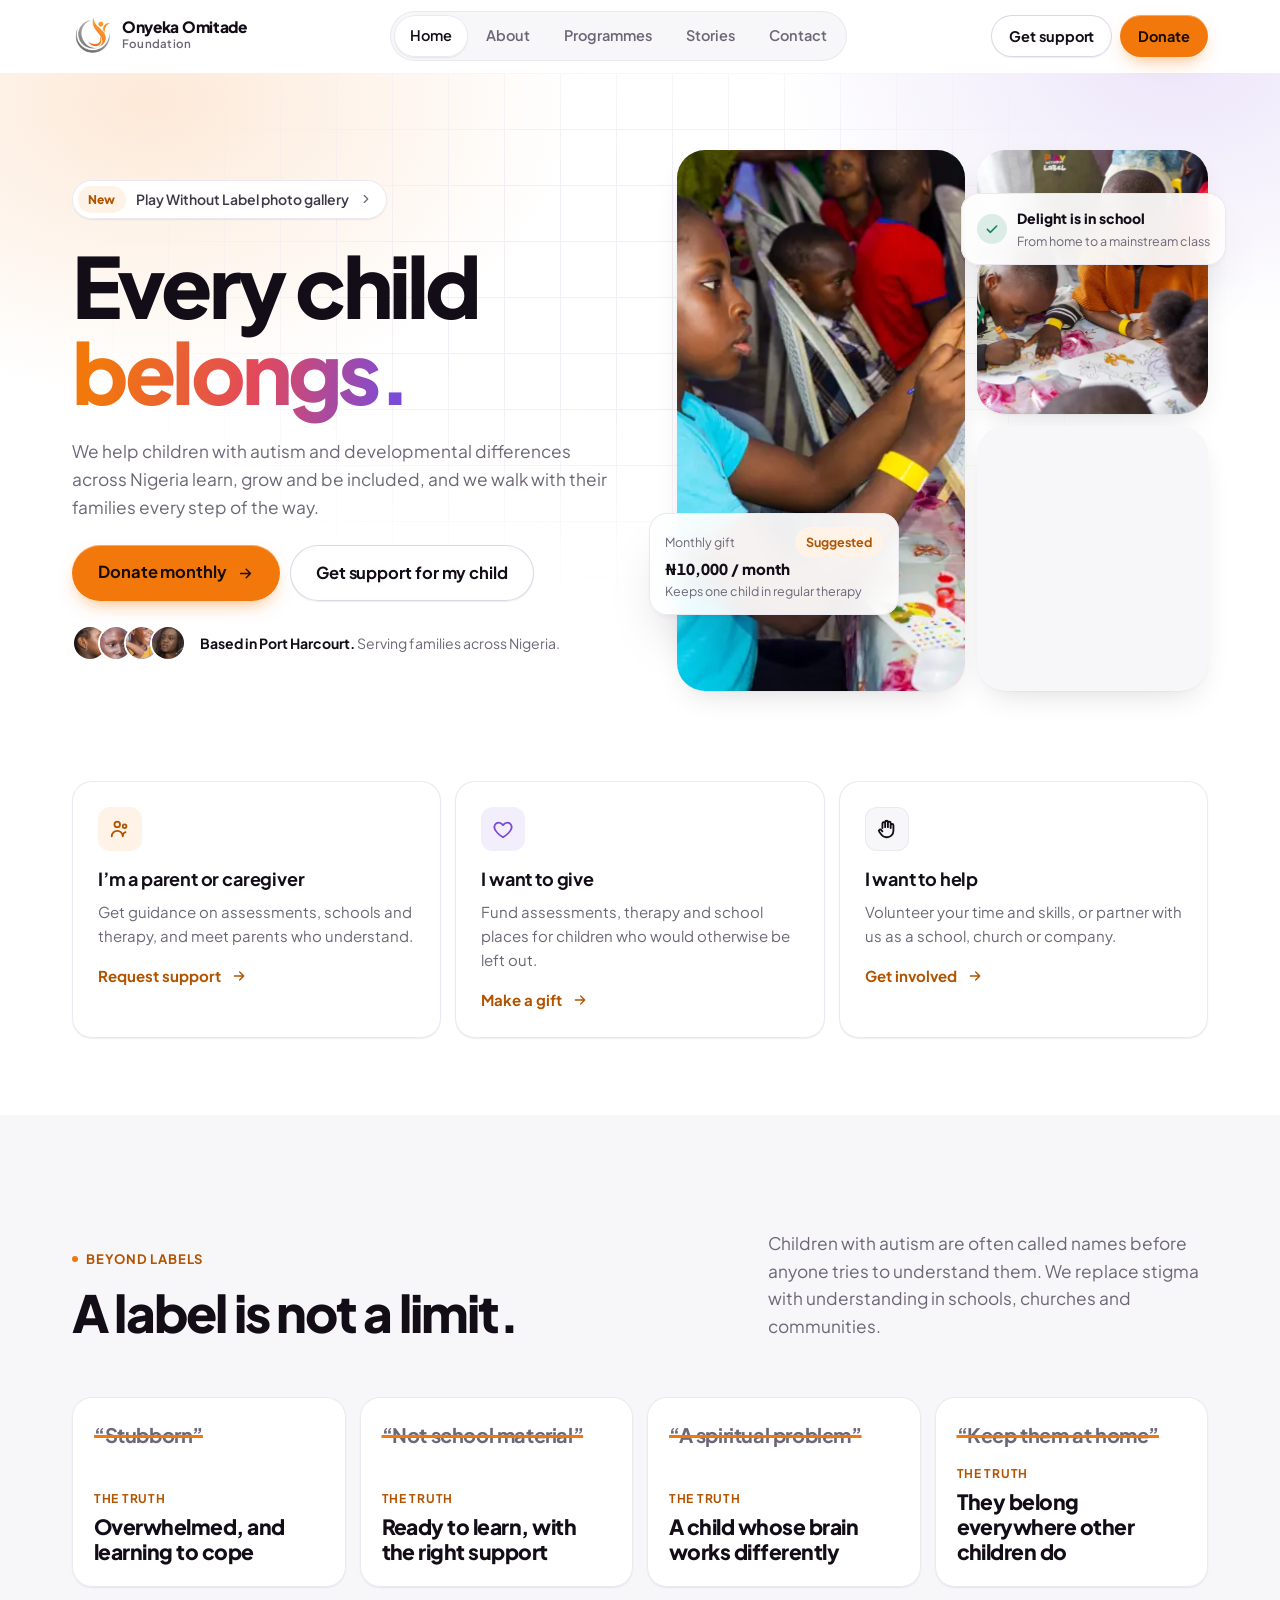
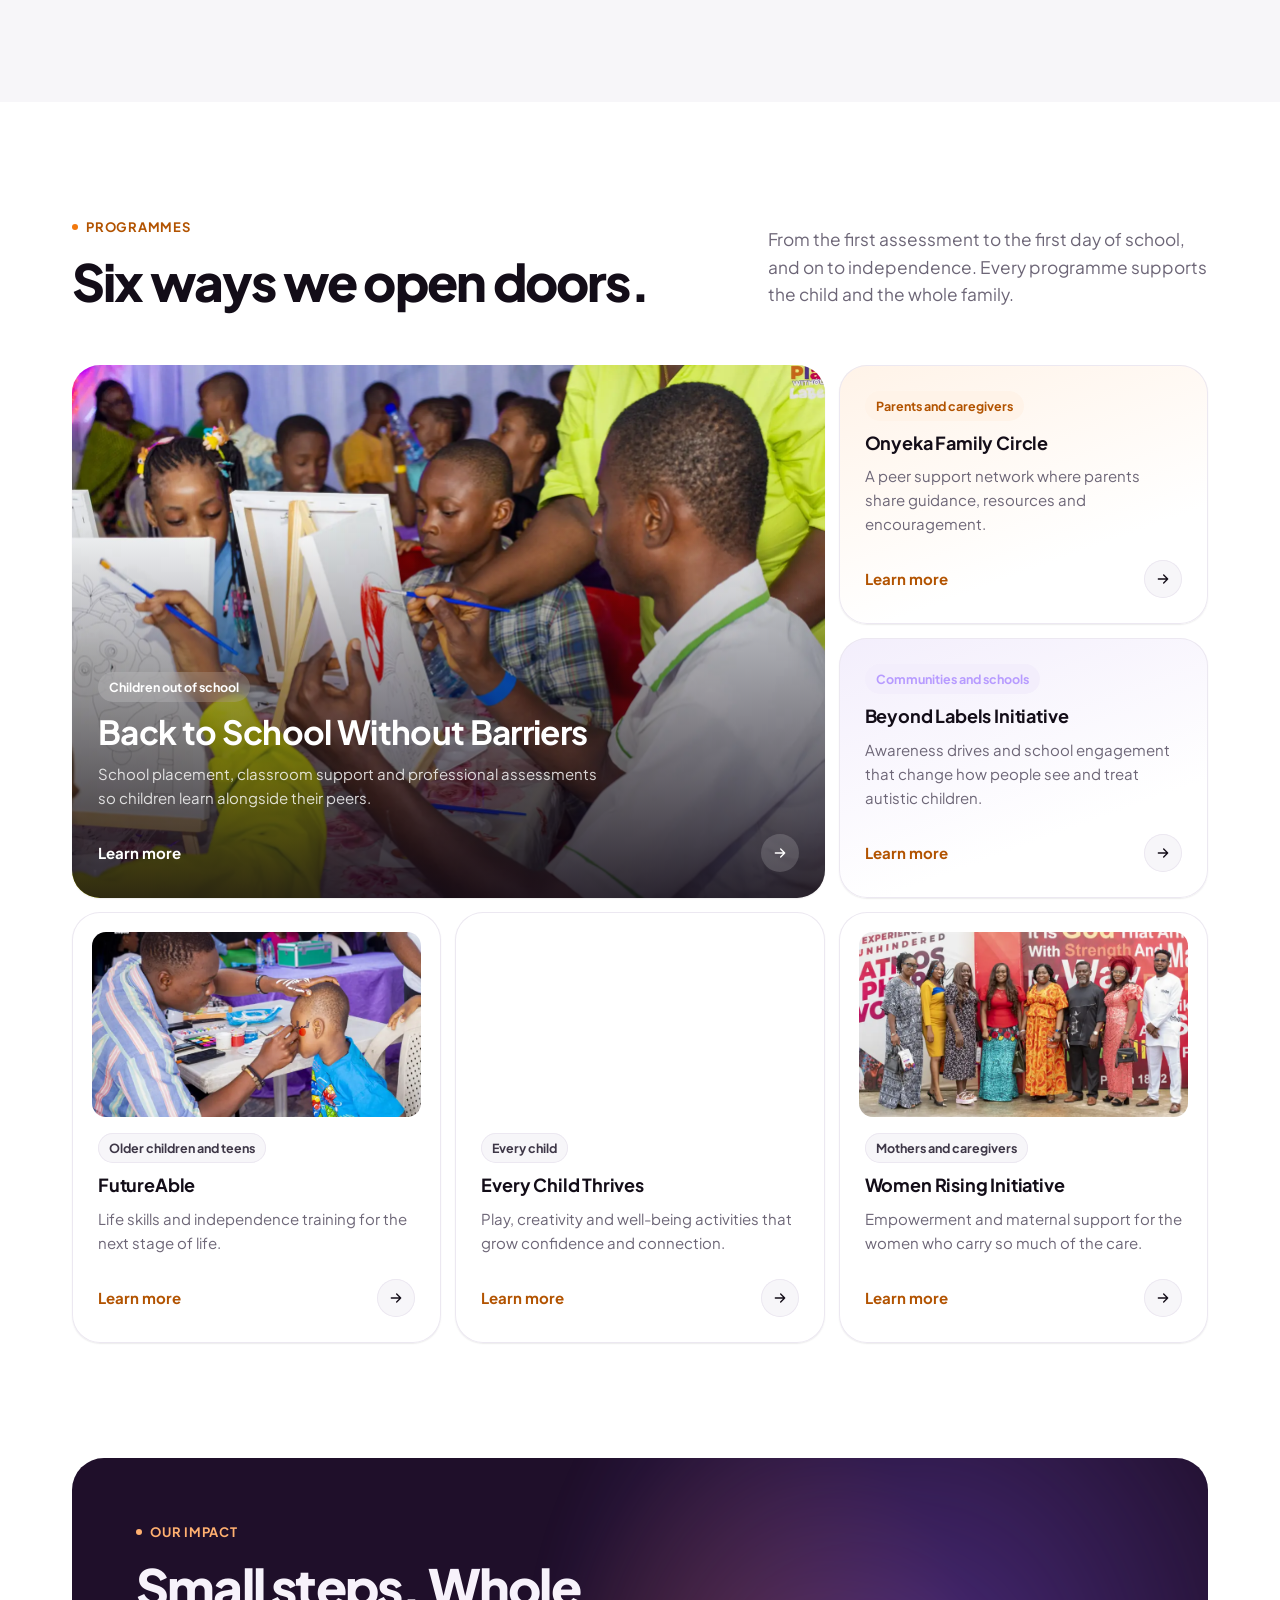
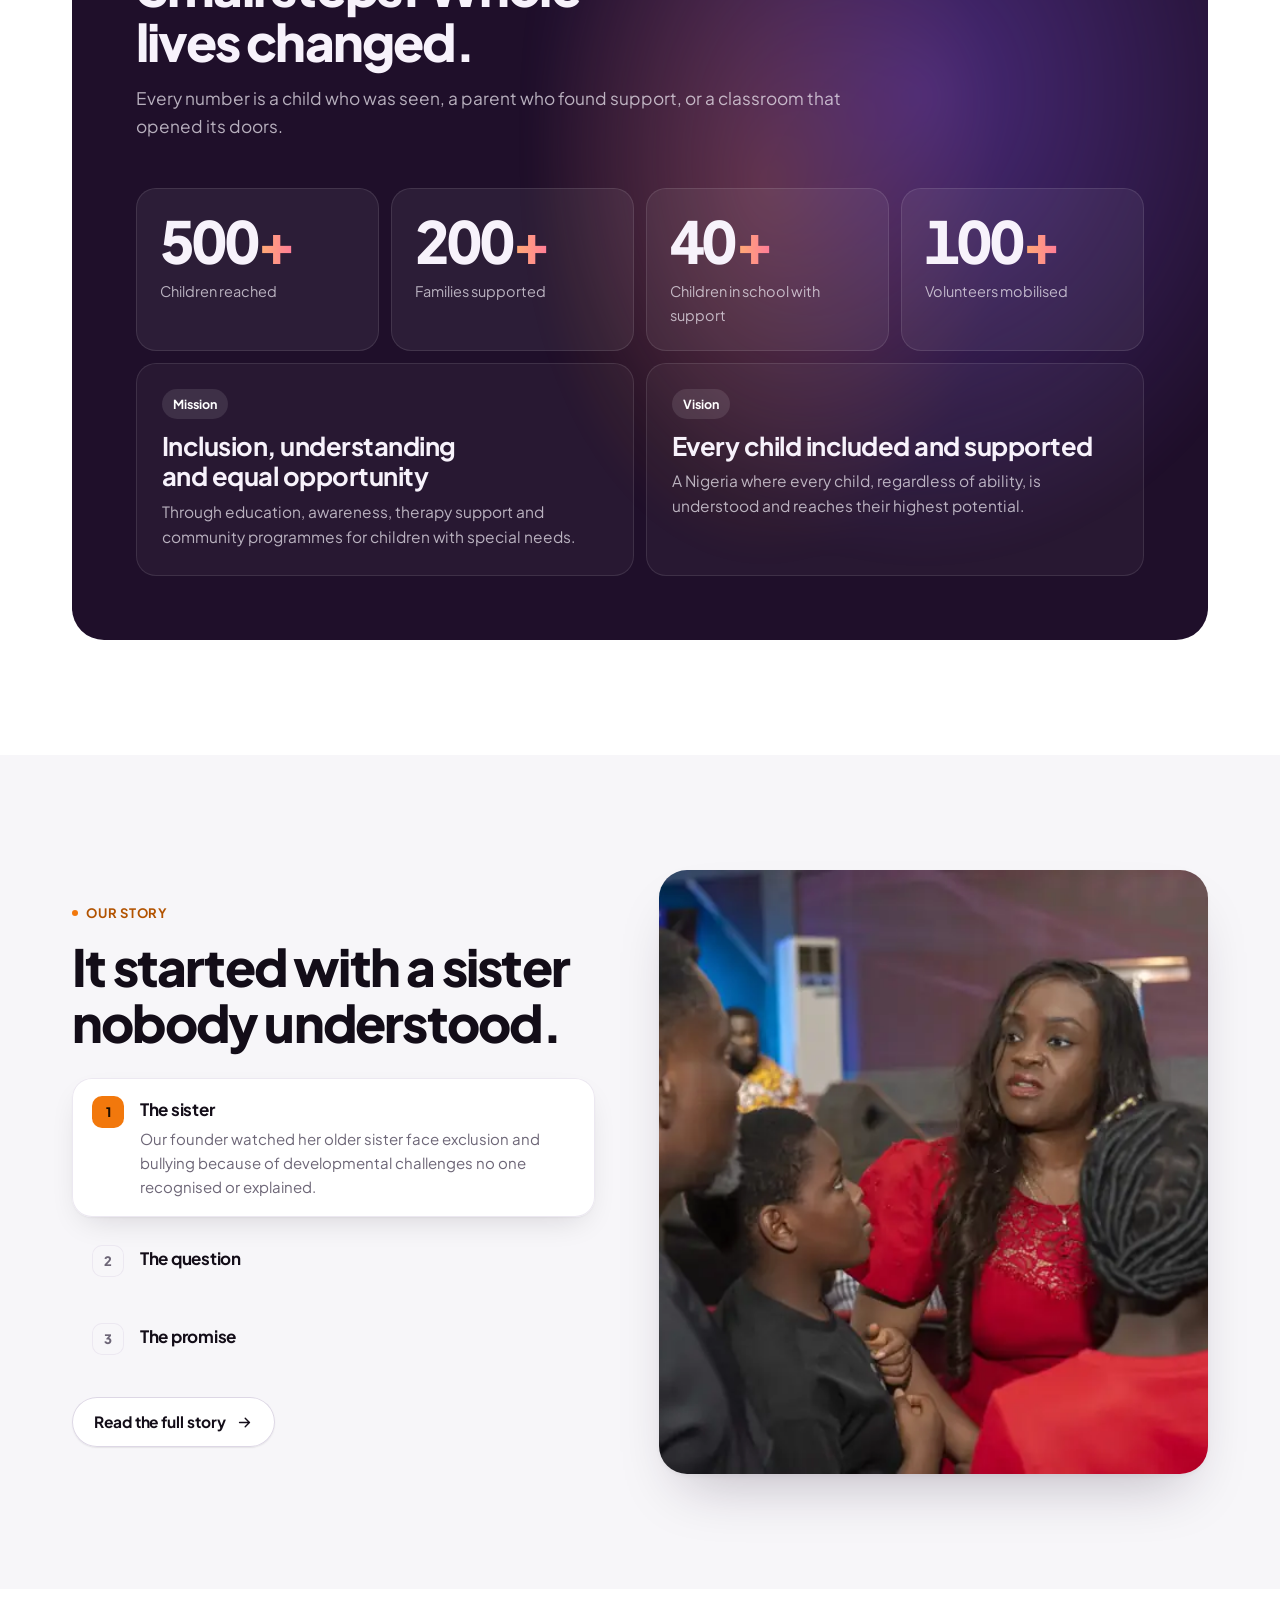
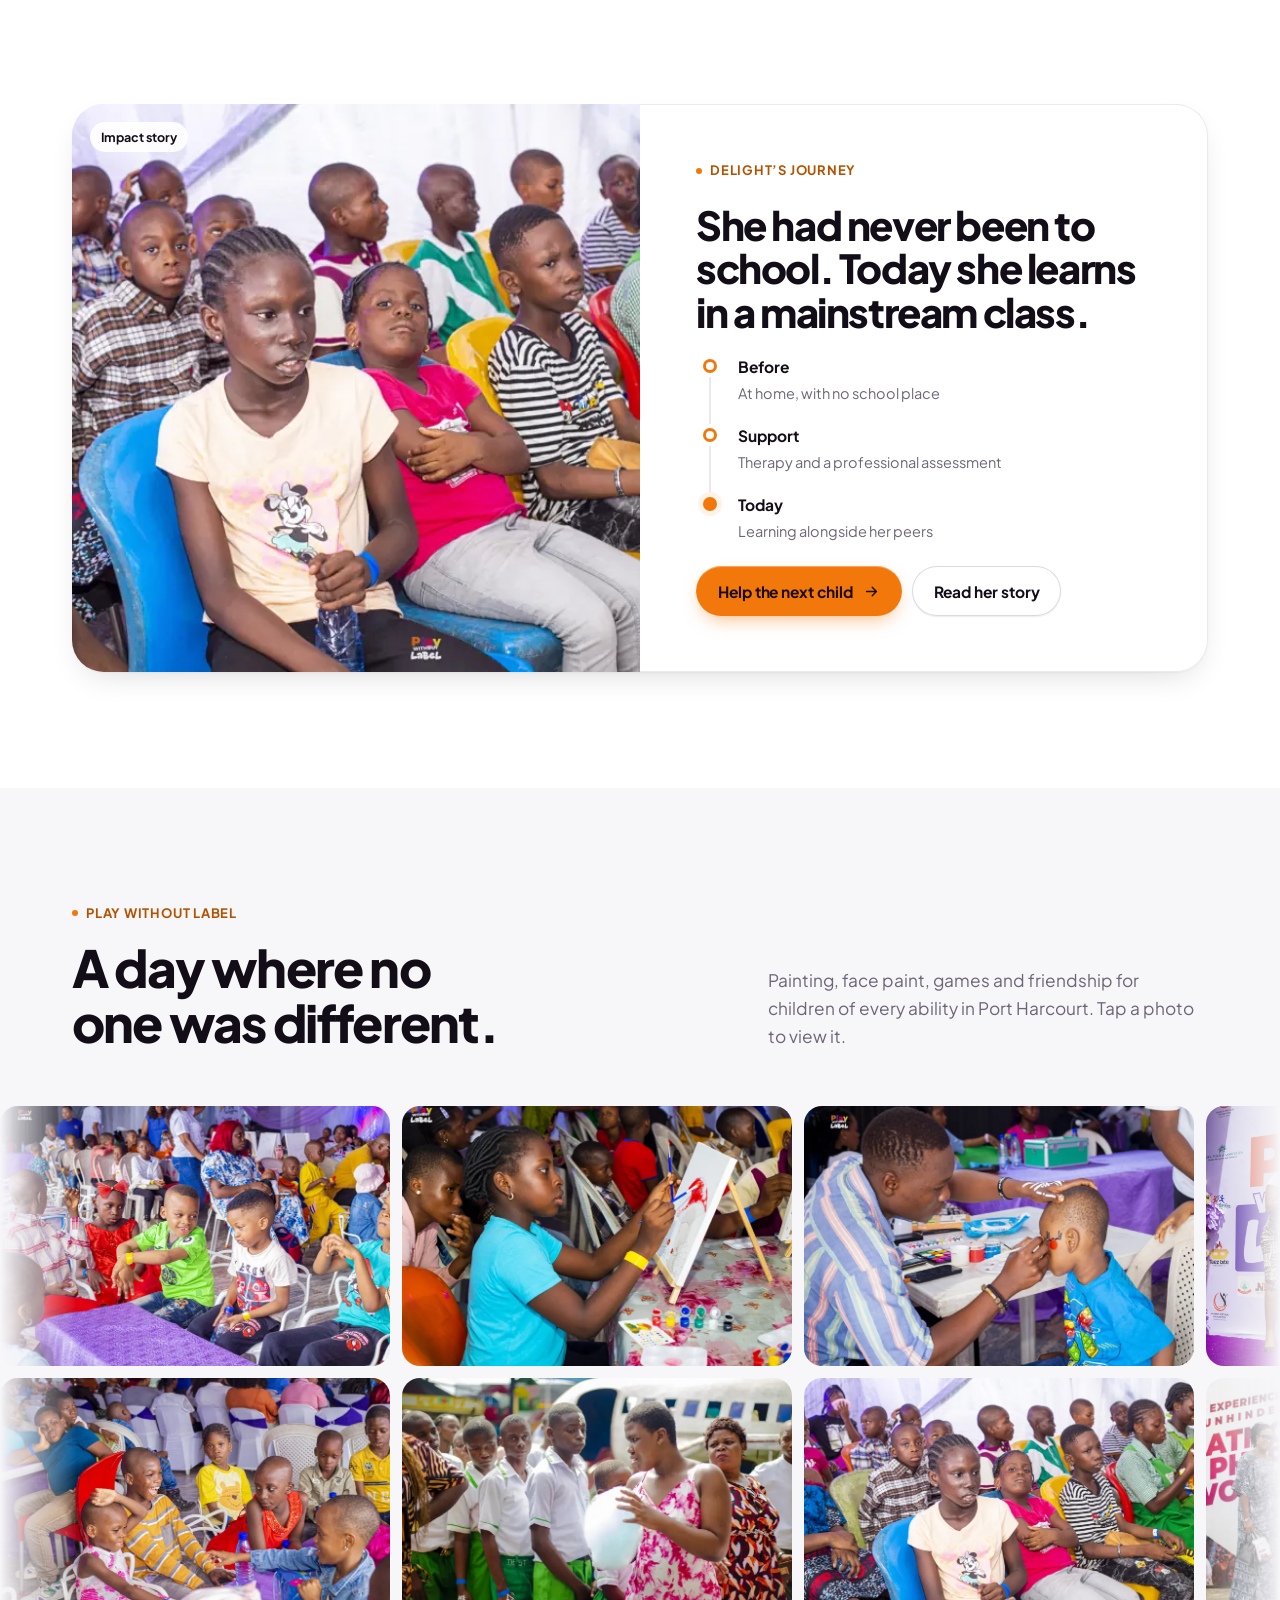
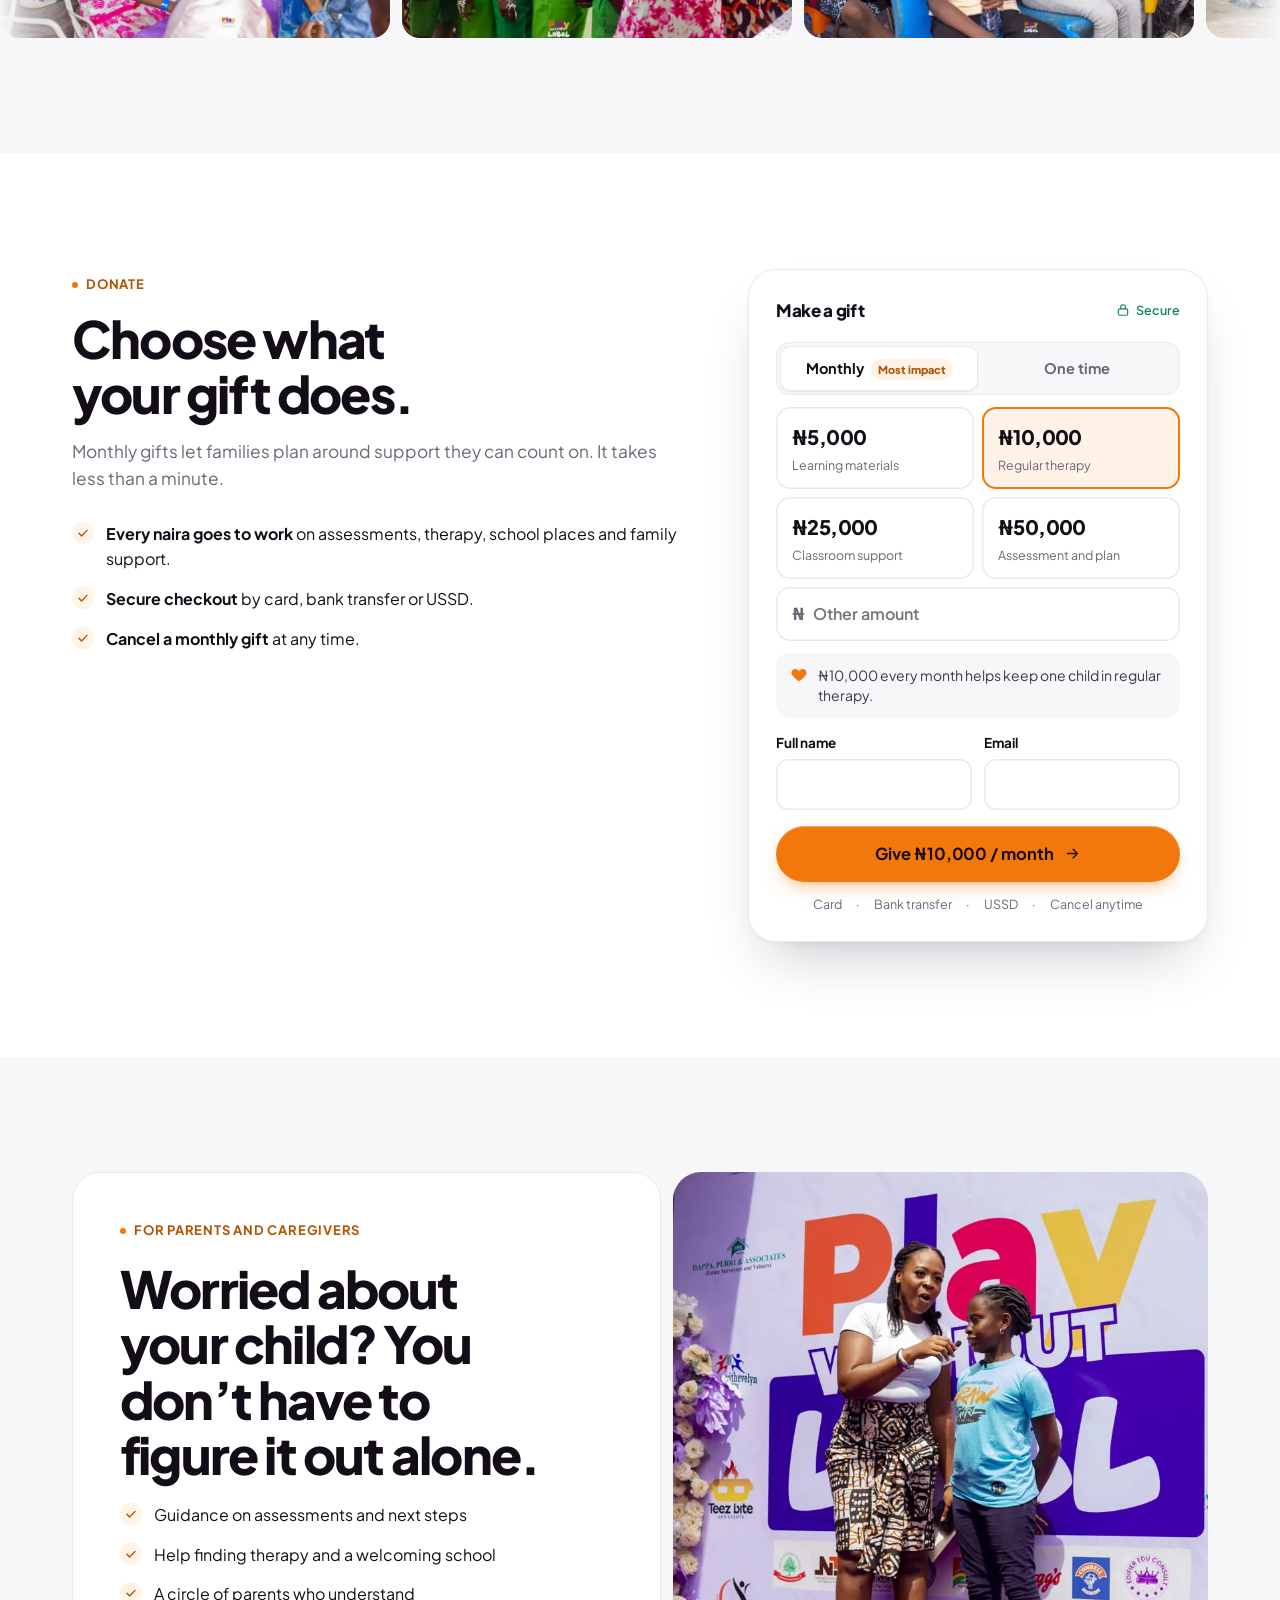
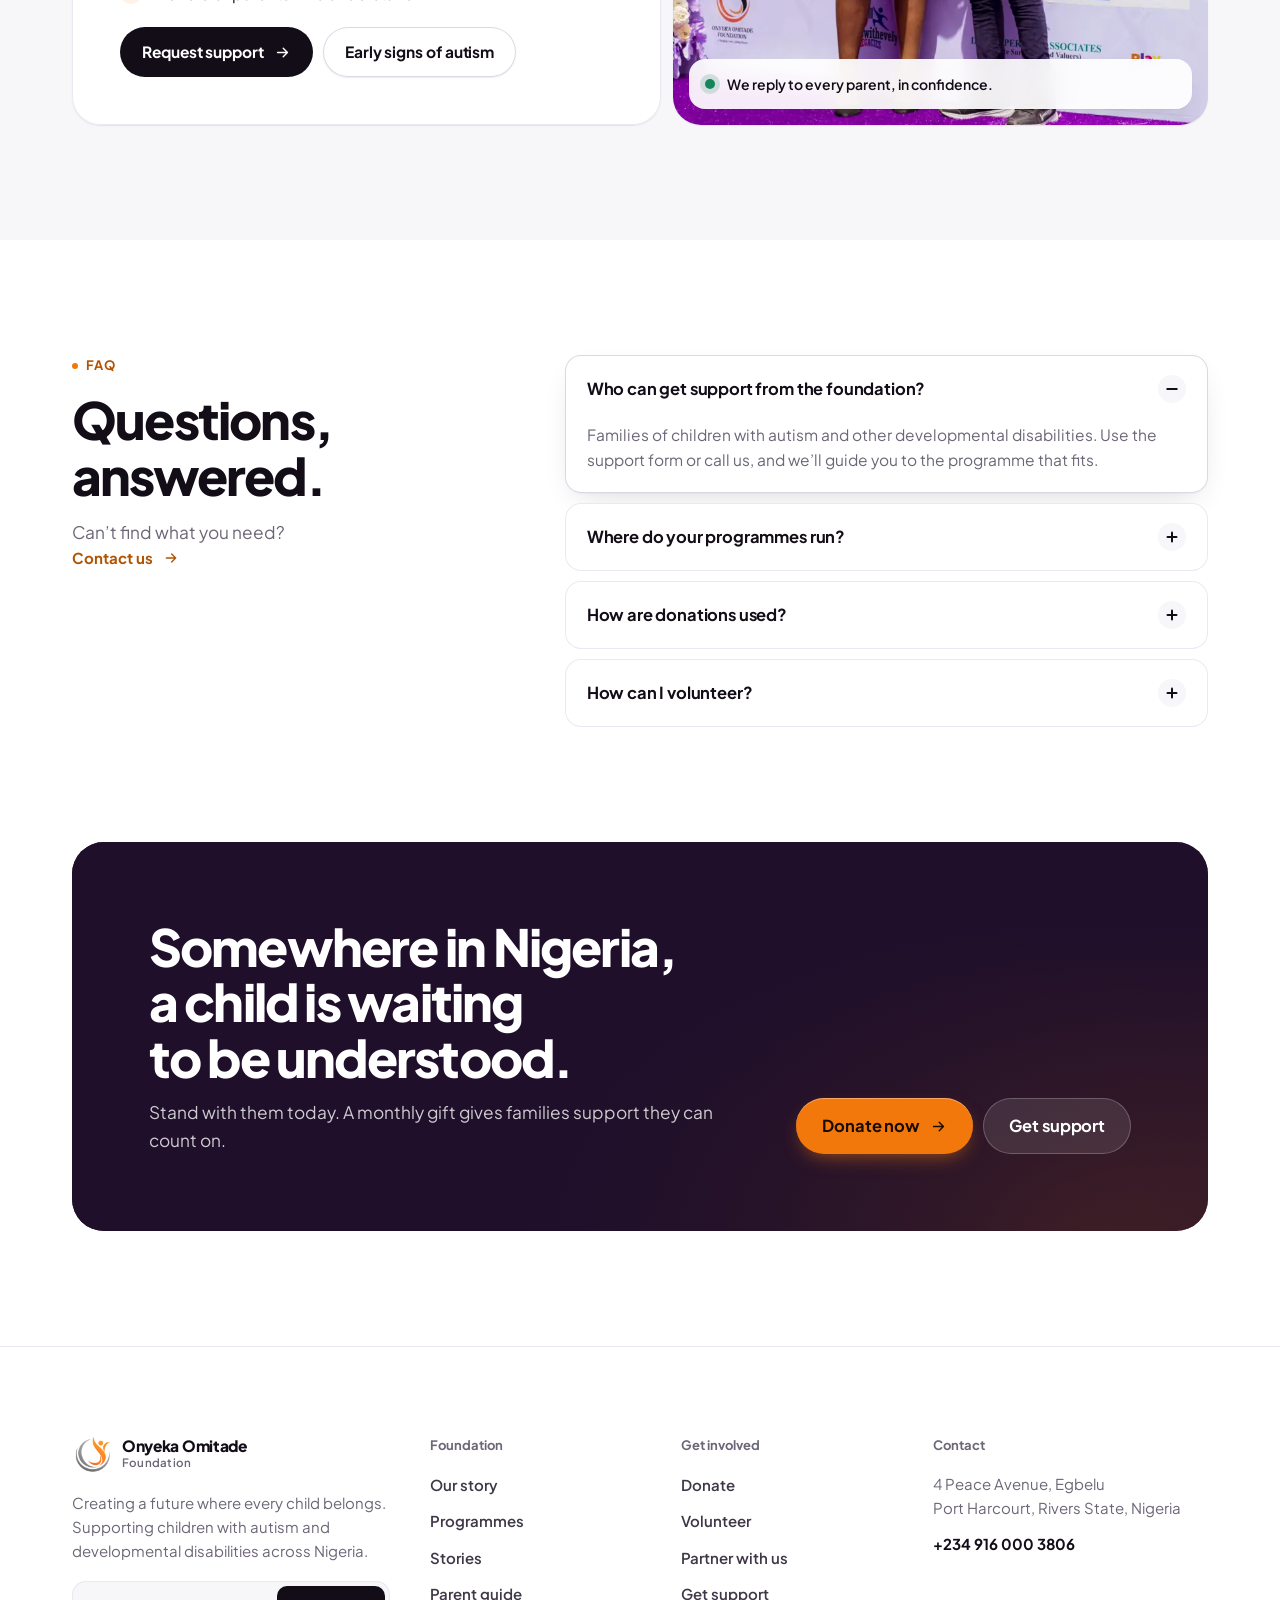
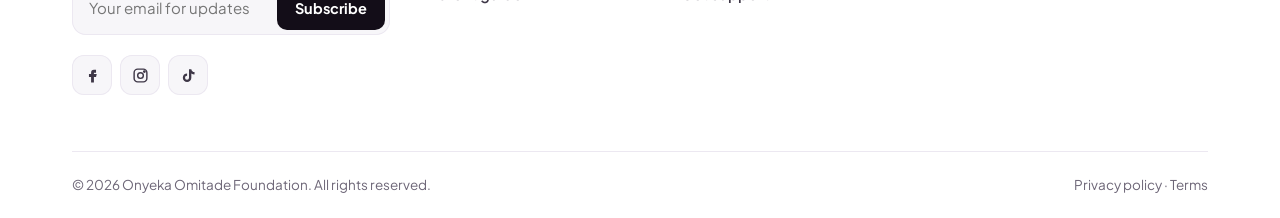
==== commit f2610546: "website done" ====
--- a/oof-website/index.html
+++ b/oof-website/index.html
@@ -10,201 +10,248 @@
 <meta property="og:description" content="Supporting children with autism and developmental disabilities in Nigeria through education, awareness, therapy support and family programmes.">
 <meta property="og:image" content="assets/img/oof5.jpg">
 <meta name="twitter:card" content="summary_large_image">
-<meta name="theme-color" content="#140B18">
+<meta name="theme-color" content="#FFFFFF">
 <link rel="icon" type="image/png" href="assets/img/logo.png">
 <link rel="apple-touch-icon" href="assets/img/logo.png">
 <link rel="preconnect" href="https://fonts.googleapis.com">
 <link rel="preconnect" href="https://fonts.gstatic.com" crossorigin>
-<link rel="stylesheet" href="https://fonts.googleapis.com/css2?family=Geist:wght@400;500;600&family=Instrument+Serif:ital@0;1&display=swap">
+<link rel="stylesheet" href="https://fonts.googleapis.com/css2?family=Plus+Jakarta+Sans:wght@400;500;600;700;800&display=swap">
 <link rel="stylesheet" href="assets/css/style.css">
-<script>document.documentElement.classList.add("js")</script>
 <script type="application/ld+json">{"@context":"https://schema.org","@type":"NGO","name":"Onyeka Omitade Foundation","slogan":"Creating a future where every child belongs","telephone":"+2349160003806","address":{"@type":"PostalAddress","streetAddress":"4 Peace Avenue, Egbelu","addressLocality":"Port Harcourt","addressRegion":"Rivers State","addressCountry":"NG"}}</script>
 </head>
-<body class="has-hero">
+<body>
 <a class="skip" href="#main">Skip to content</a>
 <header class="nav">
   <div class="wrap">
-    <a class="brand" href="index.html" aria-label="Onyeka Omitade Foundation, home"><img src="assets/img/logo.png" alt="" width="44" height="44"><span>Onyeka Omitade<small>Foundation</small></span></a>
+    <a class="brand" href="index.html" aria-label="Onyeka Omitade Foundation, home"><img src="assets/img/logo.png" alt="" width="40" height="40"><span><b>Onyeka Omitade</b><small>Foundation</small></span></a>
     <nav class="nav-links" aria-label="Main"><a href="index.html" aria-current="page">Home</a><a href="about.html">About</a><a href="programmes.html">Programmes</a><a href="stories.html">Stories</a><a href="contact.html">Contact</a></nav>
-    <a class="btn btn-sun sm" href="donate.html">Donate<span class="ar"><svg viewBox="0 0 24 24" fill="none" stroke="currentColor" stroke-width="2" stroke-linecap="round" stroke-linejoin="round" aria-hidden="true"><path d="M5 12h14M13 6l6 6-6 6"/></svg></span></a>
-    <button class="burger" aria-label="Open menu" aria-expanded="false" aria-controls="menu"><span></span><span></span></button>
+    <div class="nav-cta"><a class="btn btn-ghost btn-sm " href="contact.html#support">Get support</a><a class="btn btn-primary btn-sm " href="donate.html">Donate</a></div>
+    <button class="burger" aria-label="Open menu" aria-expanded="false" aria-controls="sheet"><svg viewBox="0 0 24 24" fill="none" stroke="currentColor" stroke-width="2" stroke-linecap="round" stroke-linejoin="round" aria-hidden="true"><path d="M4 7h16M4 12h16M4 17h16"/></svg></button>
   </div>
 </header>
-<div class="menu" id="menu" aria-hidden="true">
-  <div class="menu-top"><a class="brand" href="index.html"><img src="assets/img/logo.png" alt="" width="44" height="44"><span>Onyeka Omitade<small>Foundation</small></span></a><button class="menu-close" aria-label="Close menu">×</button></div>
-  <ul><li><a href="index.html">Home<small>01</small></a></li><li><a href="about.html">About<small>02</small></a></li><li><a href="programmes.html">Programmes<small>03</small></a></li><li><a href="stories.html">Stories<small>04</small></a></li><li><a href="contact.html">Contact<small>05</small></a></li></ul>
-  <a class="btn btn-sun block " href="donate.html">Donate to the foundation<span class="ar"><svg viewBox="0 0 24 24" fill="none" stroke="currentColor" stroke-width="2" stroke-linecap="round" stroke-linejoin="round" aria-hidden="true"><path d="M5 12h14M13 6l6 6-6 6"/></svg></span></a>
-  <p class="menu-contact">+234 916 000 3806 · Port Harcourt, Nigeria</p>
+<div class="sheet" id="sheet" aria-hidden="true">
+  <div class="sheet-panel" role="dialog" aria-label="Menu">
+    <div class="sheet-top"><a class="brand" href="index.html"><img src="assets/img/logo.png" alt="" width="40" height="40"><span><b>Onyeka Omitade</b><small>Foundation</small></span></a><button class="sheet-close" aria-label="Close menu">×</button></div>
+    <ul><li><a href="index.html" aria-current="page">Home<svg viewBox="0 0 24 24" fill="none" stroke="currentColor" stroke-width="2" stroke-linecap="round" stroke-linejoin="round" aria-hidden="true"><path d="M9 6l6 6-6 6"/></svg></a></li><li><a href="about.html">About<svg viewBox="0 0 24 24" fill="none" stroke="currentColor" stroke-width="2" stroke-linecap="round" stroke-linejoin="round" aria-hidden="true"><path d="M9 6l6 6-6 6"/></svg></a></li><li><a href="programmes.html">Programmes<svg viewBox="0 0 24 24" fill="none" stroke="currentColor" stroke-width="2" stroke-linecap="round" stroke-linejoin="round" aria-hidden="true"><path d="M9 6l6 6-6 6"/></svg></a></li><li><a href="stories.html">Stories<svg viewBox="0 0 24 24" fill="none" stroke="currentColor" stroke-width="2" stroke-linecap="round" stroke-linejoin="round" aria-hidden="true"><path d="M9 6l6 6-6 6"/></svg></a></li><li><a href="contact.html">Contact<svg viewBox="0 0 24 24" fill="none" stroke="currentColor" stroke-width="2" stroke-linecap="round" stroke-linejoin="round" aria-hidden="true"><path d="M9 6l6 6-6 6"/></svg></a></li></ul>
+    <div class="sheet-foot"><a class="btn btn-ghost " href="contact.html#support">Get support</a><a class="btn btn-primary " href="donate.html">Donate</a></div>
+  </div>
 </div>
 <main id="main">
 
-<section class="hero" aria-label="Introduction">
-  <div class="hero-media"><img src="assets/img/oof5.jpg" srcset="assets/img/oof5-800.webp 800w, assets/img/oof5-1600.webp 1600w" sizes="100vw" alt="A girl painting on a small canvas at the Play Without Label event" width="1600" height="1067" fetchpriority="high"></div>
-  <span class="scroll-cue" aria-hidden="true">Scroll</span>
-  <div class="wrap">
-    <div class="hero-top">
-      <div class="load">
-        <p class="kicker">Autism &amp; developmental disability support · Nigeria</p>
-        <h1 class="d-hero" style="margin-top:26px">Every child<br><span class="it">belongs.</span></h1>
-        <p class="lead">We help children with autism and developmental differences learn, grow and be seen, and we walk with their families every step of the way.</p>
-      </div>
-      <div class="hero-cta load"><a class="btn btn-sun " href="donate.html">Give monthly<span class="ar"><svg viewBox="0 0 24 24" fill="none" stroke="currentColor" stroke-width="2" stroke-linecap="round" stroke-linejoin="round" aria-hidden="true"><path d="M5 12h14M13 6l6 6-6 6"/></svg></span></a><a class="btn btn-glass " href="stories.html">See their stories<span class="ar"><svg viewBox="0 0 24 24" fill="none" stroke="currentColor" stroke-width="2" stroke-linecap="round" stroke-linejoin="round" aria-hidden="true"><path d="M5 12h14M13 6l6 6-6 6"/></svg></span></a></div>
-    </div>
-    <nav class="paths" aria-label="Choose your path">
-      <a class="path" href="contact.html#support"><span><small>I’m a parent</small><b>Get support for my child</b></span><span class="ar"><svg viewBox="0 0 24 24" fill="none" stroke="currentColor" stroke-width="2" stroke-linecap="round" stroke-linejoin="round" aria-hidden="true"><path d="M5 12h14M13 6l6 6-6 6"/></svg></span></a>
-      <a class="path" href="donate.html"><span><small>I want to give</small><b>Fund therapy &amp; school places</b></span><span class="ar"><svg viewBox="0 0 24 24" fill="none" stroke="currentColor" stroke-width="2" stroke-linecap="round" stroke-linejoin="round" aria-hidden="true"><path d="M5 12h14M13 6l6 6-6 6"/></svg></span></a>
-      <a class="path" href="contact.html#volunteer"><span><small>I want to help</small><b>Volunteer or partner with us</b></span><span class="ar"><svg viewBox="0 0 24 24" fill="none" stroke="currentColor" stroke-width="2" stroke-linecap="round" stroke-linejoin="round" aria-hidden="true"><path d="M5 12h14M13 6l6 6-6 6"/></svg></span></a>
-    </nav>
-  </div>
-</section>
-
-<section class="sec manifesto" aria-label="What we believe">
-  <div class="wrap">
-    <p class="kicker sun" style="margin-bottom:36px">What we believe</p>
-    <p class="mtext"><span class="w">In</span> <span class="w">too</span> <span class="w">many</span> <span class="w">Nigerian</span> <span class="w">homes,</span> <span class="w">a</span> <span class="w">child</span> <span class="w">who</span> <span class="w">learns</span> <span class="w">differently</span> <span class="w">is</span> <span class="w">hidden,</span> <span class="w">labelled</span> <span class="w">or</span> <span class="w">turned</span> <span class="w">away</span> <span class="w">from</span> <span class="w">school.</span> <span class="w">We</span> <span class="w">believe</span> <span class="w">that</span> <span class="w">child</span> <span class="w hl">belongs:</span> <span class="w">in</span> <span class="w">the</span> <span class="w">classroom,</span> <span class="w">in</span> <span class="w">the</span> <span class="w">church,</span> <span class="w">at</span> <span class="w">the</span> <span class="w">party,</span> <span class="w">and</span> <span class="w">in</span> <span class="w">the</span> <span class="w">future.</span></p>
-    <div class="manifesto-foot"><a class="btn btn-line " href="about.html">Read our story<span class="ar"><svg viewBox="0 0 24 24" fill="none" stroke="currentColor" stroke-width="2" stroke-linecap="round" stroke-linejoin="round" aria-hidden="true"><path d="M5 12h14M13 6l6 6-6 6"/></svg></span></a><p>Founded in Port Harcourt, the Onyeka Omitade Foundation runs six programmes for children with autism and developmental disabilities, and for the families who love them.</p></div>
-  </div>
-</section>
-
-<div class="marquee" aria-label="Labels we replace">
-  <div class="track old" aria-hidden="true"><span>Stubborn</span><span>Slow</span><span>Not school material</span><span>A spiritual problem</span><span>Hide them at home</span><span>Too much trouble</span><span>Stubborn</span><span>Slow</span><span>Not school material</span><span>A spiritual problem</span><span>Hide them at home</span><span>Too much trouble</span></div>
-  <div class="track new rev" aria-hidden="true"><span>Curious</span><span>Creative</span><span>Capable</span><span>Ready to learn</span><span>Brilliant</span><span>Belongs here</span><span>Curious</span><span>Creative</span><span>Capable</span><span>Ready to learn</span><span>Brilliant</span><span>Belongs here</span></div>
-  <p class="sr">We replace labels like “stubborn” and “not school material” with words like curious, creative and capable.</p>
+<section class="hero glow gridbg">
+  <div class="wrap">
+    <div class="hero-copy in">
+      <a class="pill" href="stories.html#play-without-label"><b>New</b>Play Without Label photo gallery<svg viewBox="0 0 24 24" fill="none" stroke="currentColor" stroke-width="2" stroke-linecap="round" stroke-linejoin="round" aria-hidden="true"><path d="M9 6l6 6-6 6"/></svg></a>
+      <h1 class="h-display">Every child <span class="grad">belongs.</span></h1>
+      <p class="lead">We help children with autism and developmental differences across Nigeria learn, grow and be included, and we walk with their families every step of the way.</p>
+      <div class="ctas"><a class="btn btn-primary btn-lg " href="donate.html">Donate monthly<svg viewBox="0 0 24 24" fill="none" stroke="currentColor" stroke-width="2" stroke-linecap="round" stroke-linejoin="round" aria-hidden="true"><path d="M5 12h14M13 6l6 6-6 6"/></svg></a><a class="btn btn-ghost btn-lg " href="contact.html#support">Get support for my child</a></div>
+      <div class="proof"><div class="faces"><img src="assets/img/face-oof5.webp" alt="" width="36" height="36"><img src="assets/img/face-oof11.webp" alt="" width="36" height="36"><img src="assets/img/face-oof9.webp" alt="" width="36" height="36"><img src="assets/img/face-oof6.webp" alt="" width="36" height="36"></div><span><b>Based in Port Harcourt.</b> Serving families across Nigeria.</span></div>
+    </div>
+    <div class="collage in" aria-label="Photos from our programmes">
+      <div class="ph a"><img src="assets/img/oof5.jpg" srcset="assets/img/oof5-800.webp 800w, assets/img/oof5-1600.webp 1600w" sizes="(max-width:960px) 60vw, 30vw" alt="A girl painting on a canvas at the Play Without Label event" width="1600" height="1067" fetchpriority="high"></div>
+      <div class="ph"><img src="assets/img/oof4.jpg" srcset="assets/img/oof4-800.webp 800w, assets/img/oof4-1600.webp 1600w" sizes="(max-width:960px) 40vw, 22vw" alt="Two boys colouring together" width="1600" height="1067" decoding="async"></div>
+      <div class="ph"><img src="assets/img/oof9.jpg" srcset="assets/img/oof9-800.webp 800w, assets/img/oof9-1600.webp 1600w" sizes="(max-width:960px) 40vw, 22vw" alt="Children laughing together" width="1600" height="1067" decoding="async"></div>
+      <div class="float f1"><div class="row"><span class="muted">Monthly gift</span><span class="tag brand">Suggested</span></div><b class="num">₦10,000 / month</b><div class="muted">Keeps one child in regular therapy</div></div>
+      <div class="float f2"><span class="check"><svg viewBox="0 0 24 24" fill="none" stroke="currentColor" stroke-width="2.4" stroke-linecap="round" stroke-linejoin="round" aria-hidden="true"><path d="M5 12.5l4.5 4.5L19 7.5"/></svg></span><span><b style="font-size:14px">Delight is in school</b><br><span class="muted">From home to a mainstream class</span></span></div>
+    </div>
+  </div>
+</section>
+
+<section class="sec tight" style="padding-top:0" aria-label="How you can take part">
+  <div class="wrap paths">
+    <a class="pathc rv" href="contact.html#support"><span class="ico"><svg viewBox="0 0 24 24" fill="none" stroke="currentColor" stroke-width="2" stroke-linecap="round" stroke-linejoin="round" aria-hidden="true"><circle cx="9" cy="7" r="3"/><circle cx="17" cy="9" r="2"/><path d="M3 20c0-3.3 2.7-6 6-6s6 2.7 6 6M15 20c0-2.2 1.3-4 3-4.5"/></svg></span><h3 class="h4">I’m a parent or caregiver</h3><p>Get guidance on assessments, schools and therapy, and meet parents who understand.</p><span class="tlink brand">Request support <svg viewBox="0 0 24 24" fill="none" stroke="currentColor" stroke-width="2" stroke-linecap="round" stroke-linejoin="round" aria-hidden="true"><path d="M5 12h14M13 6l6 6-6 6"/></svg></span></a>
+    <a class="pathc rv" href="donate.html"><span class="ico v"><svg viewBox="0 0 24 24" fill="none" stroke="currentColor" stroke-width="2" stroke-linecap="round" stroke-linejoin="round" aria-hidden="true"><path d="M12 21s-7-4.4-9-9C1.6 8.6 3.8 5 7.3 5c2 0 3.4 1.1 4.7 2.8C13.3 6.1 14.7 5 16.7 5c3.5 0 5.7 3.6 4.3 7-2 4.6-9 9-9 9z"/></svg></span><h3 class="h4">I want to give</h3><p>Fund assessments, therapy and school places for children who would otherwise be left out.</p><span class="tlink brand">Make a gift <svg viewBox="0 0 24 24" fill="none" stroke="currentColor" stroke-width="2" stroke-linecap="round" stroke-linejoin="round" aria-hidden="true"><path d="M5 12h14M13 6l6 6-6 6"/></svg></span></a>
+    <a class="pathc rv" href="contact.html#volunteer"><span class="ico d"><svg viewBox="0 0 24 24" fill="none" stroke="currentColor" stroke-width="2" stroke-linecap="round" stroke-linejoin="round" aria-hidden="true"><path d="M7 11V6a1.5 1.5 0 013 0v4M10 10V4.5a1.5 1.5 0 013 0V10M13 10V5.5a1.5 1.5 0 013 0V11M16 11V8a1.5 1.5 0 013 0v6a7 7 0 01-7 7h-1a6 6 0 01-5-2.7L3.5 15a1.5 1.5 0 012.4-1.8L7 14.5"/></svg></span><h3 class="h4">I want to help</h3><p>Volunteer your time and skills, or partner with us as a school, church or company.</p><span class="tlink brand">Get involved <svg viewBox="0 0 24 24" fill="none" stroke="currentColor" stroke-width="2" stroke-linecap="round" stroke-linejoin="round" aria-hidden="true"><path d="M5 12h14M13 6l6 6-6 6"/></svg></span></a>
+  </div>
+</section>
+
+<section class="sec alt">
+  <div class="wrap">
+    <div class="sec-head split"><div style="display:grid;gap:16px"><span class="eyebrow"><i></i>Beyond labels</span><h2 class="h2">A label is not a limit.</h2></div><p class="lead">Children with autism are often called names before anyone tries to understand them. We replace stigma with understanding in schools, churches and communities.</p></div>
+    <div class="labels">
+      <div class="lab rv"><span class="old">“Stubborn”</span><span class="new"><small>The truth</small>Overwhelmed, and learning to cope</span></div>
+      <div class="lab rv"><span class="old">“Not school material”</span><span class="new"><small>The truth</small>Ready to learn, with the right support</span></div>
+      <div class="lab rv"><span class="old">“A spiritual problem”</span><span class="new"><small>The truth</small>A child whose brain works differently</span></div>
+      <div class="lab rv"><span class="old">“Keep them at home”</span><span class="new"><small>The truth</small>They belong everywhere other children do</span></div>
+    </div>
+  </div>
+</section>
+
+<section class="sec">
+  <div class="wrap">
+    <div class="sec-head split"><div style="display:grid;gap:16px"><span class="eyebrow"><i></i>Programmes</span><h2 class="h2">Six ways we open doors.</h2></div><p class="lead">From the first assessment to the first day of school, and on to independence. Every programme supports the child and the whole family.</p></div>
+    <div class="bento">
+      <a class="cell photo c-4" href="programmes.html#back-to-school"><img src="assets/img/oof3.jpg" srcset="assets/img/oof3-800.webp 800w, assets/img/oof3-1600.webp 1600w" sizes="(max-width:960px) 100vw, 66vw" alt="Back to School Without Barriers" width="1600" height="1067" loading="lazy" decoding="async"><span class="tag">Children out of school</span><h3 class="h3">Back to School Without Barriers</h3><p>School placement, classroom support and professional assessments so children learn alongside their peers.</p><div class="go"><span class="tlink " style="color:#fff">Learn more</span><span class="arrow"><svg viewBox="0 0 24 24" fill="none" stroke="currentColor" stroke-width="2" stroke-linecap="round" stroke-linejoin="round" aria-hidden="true"><path d="M5 12h14M13 6l6 6-6 6"/></svg></span></div></a>
+      <a class="cell tint c-2" href="programmes.html#family-circle"><span class="tag brand">Parents and caregivers</span><h3 class="h4">Onyeka Family Circle</h3><p>A peer support network where parents share guidance, resources and encouragement.</p><div class="go"><span class="tlink brand" style="">Learn more</span><span class="arrow"><svg viewBox="0 0 24 24" fill="none" stroke="currentColor" stroke-width="2" stroke-linecap="round" stroke-linejoin="round" aria-hidden="true"><path d="M5 12h14M13 6l6 6-6 6"/></svg></span></div></a>
+      <a class="cell vtint c-2" href="programmes.html#beyond-labels"><span class="tag violet">Communities and schools</span><h3 class="h4">Beyond Labels Initiative</h3><p>Awareness drives and school engagement that change how people see and treat autistic children.</p><div class="go"><span class="tlink brand" style="">Learn more</span><span class="arrow"><svg viewBox="0 0 24 24" fill="none" stroke="currentColor" stroke-width="2" stroke-linecap="round" stroke-linejoin="round" aria-hidden="true"><path d="M5 12h14M13 6l6 6-6 6"/></svg></span></div></a>
+      <a class="cell c-2" href="programmes.html#futureable"><div class="thumb"><img src="assets/img/oof1.jpg" srcset="assets/img/oof1-800.webp 800w, assets/img/oof1-1600.webp 1600w" sizes="(max-width:960px) 50vw, 33vw" alt="FutureAble" width="1536" height="1024" loading="lazy" decoding="async"></div><span class="tag">Older children and teens</span><h3 class="h4">FutureAble</h3><p>Life skills and independence training for the next stage of life.</p><div class="go"><span class="tlink brand" style="">Learn more</span><span class="arrow"><svg viewBox="0 0 24 24" fill="none" stroke="currentColor" stroke-width="2" stroke-linecap="round" stroke-linejoin="round" aria-hidden="true"><path d="M5 12h14M13 6l6 6-6 6"/></svg></span></div></a>
+      <a class="cell c-2" href="programmes.html#every-child-thrives"><div class="thumb"><img src="assets/img/oof9.jpg" srcset="assets/img/oof9-800.webp 800w, assets/img/oof9-1600.webp 1600w" sizes="(max-width:960px) 50vw, 33vw" alt="Every Child Thrives" width="1600" height="1067" loading="lazy" decoding="async"></div><span class="tag">Every child</span><h3 class="h4">Every Child Thrives</h3><p>Play, creativity and well-being activities that grow confidence and connection.</p><div class="go"><span class="tlink brand" style="">Learn more</span><span class="arrow"><svg viewBox="0 0 24 24" fill="none" stroke="currentColor" stroke-width="2" stroke-linecap="round" stroke-linejoin="round" aria-hidden="true"><path d="M5 12h14M13 6l6 6-6 6"/></svg></span></div></a>
+      <a class="cell c-2" href="programmes.html#women-rising"><div class="thumb"><img src="assets/img/oof8.jpg" srcset="assets/img/oof8-800.webp 800w, assets/img/oof8-1600.webp 1600w" sizes="(max-width:960px) 50vw, 33vw" alt="Women Rising Initiative" width="1024" height="684" loading="lazy" decoding="async"></div><span class="tag">Mothers and caregivers</span><h3 class="h4">Women Rising Initiative</h3><p>Empowerment and maternal support for the women who carry so much of the care.</p><div class="go"><span class="tlink brand" style="">Learn more</span><span class="arrow"><svg viewBox="0 0 24 24" fill="none" stroke="currentColor" stroke-width="2" stroke-linecap="round" stroke-linejoin="round" aria-hidden="true"><path d="M5 12h14M13 6l6 6-6 6"/></svg></span></div></a>
+    </div>
+  </div>
+</section>
+
+<section class="sec" style="padding-top:0">
+  <div class="wrap">
+    <div class="panel rv">
+      <div class="sec-head" style="margin-bottom:0"><span class="eyebrow"><i style="background:#FFB070"></i>Our impact</span><h2 class="h2">Small steps. Whole lives changed.</h2><p class="lead">Every number is a child who was seen, a parent who found support, or a classroom that opened its doors.</p></div>
+      <div class="metrics">
+  <div class="metric"><b class="num" data-count="500">500<em>+</em></b><span>Children reached</span></div>
+  <div class="metric"><b class="num" data-count="200">200<em>+</em></b><span>Families supported</span></div>
+  <div class="metric"><b class="num" data-count="40">40<em>+</em></b><span>Children in school with support</span></div>
+  <div class="metric"><b class="num" data-count="100">100<em>+</em></b><span>Volunteers mobilised</span></div>
 </div>
-
-<section class="sec" aria-label="Our story">
-  <div class="wrap story">
-    <div class="story-media" aria-hidden="true">
-      <img src="assets/img/oof6.jpg" srcset="assets/img/oof6-800.webp 800w, assets/img/oof6-1600.webp 1600w" sizes="50vw" alt="" width="1024" height="684" class="on" decoding="async"><img src="assets/img/oof12.jpg" srcset="assets/img/oof12-800.webp 800w, assets/img/oof12-1600.webp 1600w" sizes="50vw" alt="" width="1368" height="1536" decoding="async"><img src="assets/img/oof4.jpg" srcset="assets/img/oof4-800.webp 800w, assets/img/oof4-1600.webp 1600w" sizes="50vw" alt="" width="1600" height="1067" decoding="async">
-      <div class="cap"><span>Our story</span><b>01 / 03</b></div>
-    </div>
-    <div class="story-steps">
-      <div class="step"><span class="idx">01 · The sister</span><h2 class="d2">It started with a girl nobody understood.</h2><p>Our founder grew up watching her older sister face exclusion and bullying because of developmental challenges that no one recognised or explained.</p><img src="assets/img/oof6.jpg" srcset="assets/img/oof6-800.webp 800w, assets/img/oof6-1600.webp 1600w" sizes="100vw" alt="The founder speaking with children and families" width="1024" height="684" class="step-img" loading="lazy" decoding="async"></div>
-      <div class="step"><span class="idx">02 · The question</span><h2 class="d2">How many more children are going through the same thing, unseen?</h2><p>There was no diagnosis, no support at school and very little kindness. That experience became a question she couldn’t put down.</p><img src="assets/img/oof12.jpg" srcset="assets/img/oof12-800.webp 800w, assets/img/oof12-1600.webp 1600w" sizes="100vw" alt="The founder with a young guest at the Play Without Label event" width="1368" height="1536" class="step-img" loading="lazy" decoding="async"></div>
-      <div class="step"><span class="idx">03 · The promise</span><h2 class="d2">So that no family walks this road alone.</h2><p><strong>The Onyeka Omitade Foundation is her answer.</strong> We help children get recognised early, supported properly and included fully, and we stand beside their families.</p><div><a class="btn btn-line " href="about.html">Meet the foundation<span class="ar"><svg viewBox="0 0 24 24" fill="none" stroke="currentColor" stroke-width="2" stroke-linecap="round" stroke-linejoin="round" aria-hidden="true"><path d="M5 12h14M13 6l6 6-6 6"/></svg></span></a></div><img src="assets/img/oof4.jpg" srcset="assets/img/oof4-800.webp 800w, assets/img/oof4-1600.webp 1600w" sizes="100vw" alt="Two boys colouring together" width="1600" height="1067" class="step-img" loading="lazy" decoding="async"></div>
-    </div>
-  </div>
-</section>
-
-<section class="sec on-night" aria-label="Impact">
-  <div class="wrap">
-    <div class="head"><div><p class="kicker">Impact so far</p><h2 class="d1">Small steps.<br><span class="it" style="color:var(--sun)">Whole lives.</span></h2></div><p class="lead">Every number is a child who was seen, a parent who found support, or a classroom that opened its doors.</p></div>
-    <div class="stats">
-  <div class="stat"><b class="num" data-count="500">500<sup>+</sup></b><span>Children reached</span></div>
-  <div class="stat"><b class="num" data-count="200">200<sup>+</sup></b><span>Families supported</span></div>
-  <div class="stat"><b class="num" data-count="40">40<sup>+</sup></b><span>Children in school with support</span></div>
-  <div class="stat"><b class="num" data-count="100">100<sup>+</sup></b><span>Volunteers mobilised</span></div>
-</div>
-<p class="footnote">Sample figures. Replace with the foundation’s verified totals.</p>
-    <div class="mv">
-      <div><p class="kicker">Mission</p><h3 class="d3">Inclusion, understanding and equal opportunity.</h3><p>Through education, awareness, therapy support and community-based programmes for children with special needs.</p></div>
-      <div><p class="kicker">Vision</p><h3 class="d3">Every child included, understood and supported.</h3><p>A Nigeria where every child, regardless of ability, reaches their highest potential.</p></div>
-    </div>
-  </div>
-</section>
-
-<section class="sec" aria-label="Programmes">
-  <div class="wrap">
-    <div class="head"><div><p class="kicker sun">What we do</p><h2 class="d1">Six ways we<br>open doors.</h2></div><p class="lead">From the first assessment to the first day of school, and on to independence. Each programme supports the child and the whole family.</p></div>
-    <div class="pindex">
-      <div class="plist"><a class="pitem" href="programmes.html#beyond-labels" data-blurb="Awareness drives and school engagement that change how people see and treat autistic children."><h3>Beyond Labels Initiative</h3><span class="who">Communities & schools</span><span class="ar"><svg viewBox="0 0 24 24" fill="none" stroke="currentColor" stroke-width="2" stroke-linecap="round" stroke-linejoin="round" aria-hidden="true"><path d="M5 12h14M13 6l6 6-6 6"/></svg></span></a><a class="pitem" href="programmes.html#back-to-school" data-blurb="School placement, classroom support and professional assessments so children learn alongside their peers."><h3>Back to School Without Barriers</h3><span class="who">Children out of school</span><span class="ar"><svg viewBox="0 0 24 24" fill="none" stroke="currentColor" stroke-width="2" stroke-linecap="round" stroke-linejoin="round" aria-hidden="true"><path d="M5 12h14M13 6l6 6-6 6"/></svg></span></a><a class="pitem" href="programmes.html#family-circle" data-blurb="A peer support network where parents share guidance, resources and encouragement."><h3>Onyeka Family Circle</h3><span class="who">Parents & caregivers</span><span class="ar"><svg viewBox="0 0 24 24" fill="none" stroke="currentColor" stroke-width="2" stroke-linecap="round" stroke-linejoin="round" aria-hidden="true"><path d="M5 12h14M13 6l6 6-6 6"/></svg></span></a><a class="pitem" href="programmes.html#futureable" data-blurb="Life skills and independence training for the next stage of life."><h3>FutureAble</h3><span class="who">Older children & teens</span><span class="ar"><svg viewBox="0 0 24 24" fill="none" stroke="currentColor" stroke-width="2" stroke-linecap="round" stroke-linejoin="round" aria-hidden="true"><path d="M5 12h14M13 6l6 6-6 6"/></svg></span></a><a class="pitem" href="programmes.html#every-child-thrives" data-blurb="Play, creativity and well-being activities that grow confidence and connection."><h3>Every Child Thrives</h3><span class="who">Every child</span><span class="ar"><svg viewBox="0 0 24 24" fill="none" stroke="currentColor" stroke-width="2" stroke-linecap="round" stroke-linejoin="round" aria-hidden="true"><path d="M5 12h14M13 6l6 6-6 6"/></svg></span></a><a class="pitem" href="programmes.html#women-rising" data-blurb="Empowerment and maternal support for the women who carry so much of the care."><h3>Women Rising Initiative</h3><span class="who">Mothers & caregivers</span><span class="ar"><svg viewBox="0 0 24 24" fill="none" stroke="currentColor" stroke-width="2" stroke-linecap="round" stroke-linejoin="round" aria-hidden="true"><path d="M5 12h14M13 6l6 6-6 6"/></svg></span></a></div>
-      <div class="ppreview" aria-hidden="true"><img src="assets/img/oof2.jpg" srcset="assets/img/oof2-800.webp 800w, assets/img/oof2-1600.webp 1600w" sizes="(max-width:860px) 100vw, 45vw" alt="Beyond Labels Initiative" width="1536" height="1024" class="on" decoding="async"><img src="assets/img/oof3.jpg" srcset="assets/img/oof3-800.webp 800w, assets/img/oof3-1600.webp 1600w" sizes="(max-width:860px) 100vw, 45vw" alt="Back to School Without Barriers" width="1600" height="1067" decoding="async"><img src="assets/img/oof10.jpg" srcset="assets/img/oof10-800.webp 800w, assets/img/oof10-1600.webp 1600w" sizes="(max-width:860px) 100vw, 45vw" alt="Onyeka Family Circle" width="1600" height="1067" decoding="async"><img src="assets/img/oof1.jpg" srcset="assets/img/oof1-800.webp 800w, assets/img/oof1-1600.webp 1600w" sizes="(max-width:860px) 100vw, 45vw" alt="FutureAble" width="1536" height="1024" decoding="async"><img src="assets/img/oof9.jpg" srcset="assets/img/oof9-800.webp 800w, assets/img/oof9-1600.webp 1600w" sizes="(max-width:860px) 100vw, 45vw" alt="Every Child Thrives" width="1600" height="1067" decoding="async"><img src="assets/img/oof8.jpg" srcset="assets/img/oof8-800.webp 800w, assets/img/oof8-1600.webp 1600w" sizes="(max-width:860px) 100vw, 45vw" alt="Women Rising Initiative" width="1024" height="684" decoding="async"><p class="pv-text"></p></div>
-    </div>
-  </div>
-</section>
-
-<section class="sec" style="padding-top:0" aria-label="Featured story">
-  <div class="wrap">
-    <article class="feature rv">
-      <div class="feature-media"><img src="assets/img/oof11.jpg" srcset="assets/img/oof11-800.webp 800w, assets/img/oof11-1600.webp 1600w" sizes="(max-width:900px) 100vw, 52vw" alt="Children seated together at the Play Without Label event" width="1600" height="1067" loading="lazy" decoding="async"></div>
-      <div class="feature-body">
-        <p class="kicker">Delight’s journey</p>
-        <h2 class="d2">She had never set foot in a classroom. Today she learns in a mainstream school.</h2>
-        <ol class="timeline"><li><b>Before</b>At home, no school</li><li><b>Support</b>Therapy &amp; assessment</li><li><b>Today</b>Mainstream school</li></ol>
-        <p>With therapy, an assessment and a school ready to welcome her, Delight’s world grew. Your gift makes the next story like hers possible.</p>
-        <div style="display:flex;flex-wrap:wrap;gap:10px"><a class="btn btn-sun " href="donate.html">Help the next child<span class="ar"><svg viewBox="0 0 24 24" fill="none" stroke="currentColor" stroke-width="2" stroke-linecap="round" stroke-linejoin="round" aria-hidden="true"><path d="M5 12h14M13 6l6 6-6 6"/></svg></span></a><a class="btn btn-glass " href="stories.html#delight">Read her story<span class="ar"><svg viewBox="0 0 24 24" fill="none" stroke="currentColor" stroke-width="2" stroke-linecap="round" stroke-linejoin="round" aria-hidden="true"><path d="M5 12h14M13 6l6 6-6 6"/></svg></span></a></div>
+      <div class="mv">
+        <div><span class="tag" style="background:rgba(255,255,255,.1);color:#fff;box-shadow:none">Mission</span><h3 class="h3">Inclusion, understanding and equal opportunity</h3><p>Through education, awareness, therapy support and community programmes for children with special needs.</p></div>
+        <div><span class="tag" style="background:rgba(255,255,255,.1);color:#fff;box-shadow:none">Vision</span><h3 class="h3">Every child included and supported</h3><p>A Nigeria where every child, regardless of ability, is understood and reaches their highest potential.</p></div>
+      </div>
+    </div>
+  </div>
+</section>
+
+<section class="sec alt">
+  <div class="wrap founder" data-ftabs>
+    <div>
+      <span class="eyebrow"><i></i>Our story</span>
+      <h2 class="h2" style="margin-top:16px">It started with a sister nobody understood.</h2>
+      <div class="ftabs" role="tablist" aria-label="Our story">
+        <button class="ftab" role="tab" aria-selected="true"><span class="n">1</span><b>The sister</b><span>Our founder watched her older sister face exclusion and bullying because of developmental challenges no one recognised or explained.</span></button>
+        <button class="ftab" role="tab" aria-selected="false"><span class="n">2</span><b>The question</b><span>With no diagnosis and no support at school, one question stayed with her: how many other children are going through this unseen?</span></button>
+        <button class="ftab" role="tab" aria-selected="false"><span class="n">3</span><b>The promise</b><span>The foundation is her answer. Children are recognised early, supported properly and included fully, and no family walks the road alone.</span></button>
+      </div>
+      <div style="margin-top:24px"><a class="btn btn-ghost " href="about.html">Read the full story<svg viewBox="0 0 24 24" fill="none" stroke="currentColor" stroke-width="2" stroke-linecap="round" stroke-linejoin="round" aria-hidden="true"><path d="M5 12h14M13 6l6 6-6 6"/></svg></a></div>
+    </div>
+    <div class="fmedia"><img src="assets/img/oof6.jpg" srcset="assets/img/oof6-800.webp 800w, assets/img/oof6-1600.webp 1600w" sizes="(max-width:900px) 100vw, 50vw" alt="The founder speaking with children and families" width="1024" height="684" class="on" decoding="async"><img src="assets/img/oof12.jpg" srcset="assets/img/oof12-800.webp 800w, assets/img/oof12-1600.webp 1600w" sizes="(max-width:900px) 100vw, 50vw" alt="The founder with a young guest at Play Without Label" width="1368" height="1536" decoding="async"><img src="assets/img/oof7.jpg" srcset="assets/img/oof7-800.webp 800w, assets/img/oof7-1600.webp 1600w" sizes="(max-width:900px) 100vw, 50vw" alt="The founder at a foundation event" width="1024" height="684" decoding="async"></div>
+  </div>
+</section>
+
+<section class="sec">
+  <div class="wrap">
+    <article class="case rv">
+      <div class="case-media"><img src="assets/img/oof11.jpg" srcset="assets/img/oof11-800.webp 800w, assets/img/oof11-1600.webp 1600w" sizes="(max-width:900px) 100vw, 50vw" alt="Children seated together at the Play Without Label event" width="1600" height="1067" loading="lazy" decoding="async"><span class="tag">Impact story</span></div>
+      <div class="case-body">
+        <span class="eyebrow"><i></i>Delight’s journey</span>
+        <h2 class="h2" style="font-size:clamp(28px,3.2vw,40px)">She had never been to school. Today she learns in a mainstream class.</h2>
+        <ol class="steps3">
+          <li class="done"><div><b>Before</b><span>At home, with no school place</span></div></li>
+          <li class="done"><div><b>Support</b><span>Therapy and a professional assessment</span></div></li>
+          <li class="now"><div><b>Today</b><span>Learning alongside her peers</span></div></li>
+        </ol>
+        <div class="ctas"><a class="btn btn-primary " href="donate.html">Help the next child<svg viewBox="0 0 24 24" fill="none" stroke="currentColor" stroke-width="2" stroke-linecap="round" stroke-linejoin="round" aria-hidden="true"><path d="M5 12h14M13 6l6 6-6 6"/></svg></a><a class="btn btn-ghost " href="stories.html#delight">Read her story</a></div>
       </div>
     </article>
   </div>
 </section>
 
-<section class="sec on-lilac" aria-label="Play Without Label gallery">
-  <div class="carousel" data-gallery>
-    <div class="wrap"><div class="head" style="margin-bottom:40px"><div><p class="kicker sun">Play Without Label · Port Harcourt</p><h2 class="d1">A day where no one<br>was <span class="it">different.</span></h2></div>
-      <div style="display:flex;justify-content:space-between;align-items:end;gap:20px;flex-wrap:wrap"><p class="lead" style="max-width:32ch">Painting, face-paint, games and friendship for children of every ability.</p><div class="rail-ctl"><button data-dir="-1" aria-label="Previous photos"><svg viewBox="0 0 24 24" fill="none" stroke="currentColor" stroke-width="2" stroke-linecap="round" aria-hidden="true"><path d="M19 12H5M11 6l-6 6 6 6"/></svg></button><button data-dir="1" aria-label="Next photos"><svg viewBox="0 0 24 24" fill="none" stroke="currentColor" stroke-width="2" stroke-linecap="round" stroke-linejoin="round" aria-hidden="true"><path d="M5 12h14M13 6l6 6-6 6"/></svg></button></div></div></div></div>
-    <div class="rail"><button class="slide wide" data-full="assets/img/oof10.jpg" aria-label="Open photo: Play Without Label, Port Harcourt"><figure style="margin:0"><img src="assets/img/oof10.jpg" srcset="assets/img/oof10-800.webp 800w, assets/img/oof10-1600.webp 1600w" sizes="50vw" alt="Play Without Label, Port Harcourt" width="1600" height="1067" loading="lazy" decoding="async"><figcaption>Play Without Label, Port Harcourt</figcaption></figure></button><button class="slide" data-full="assets/img/oof1.jpg" aria-label="Open photo: Face painting"><figure style="margin:0"><img src="assets/img/oof1.jpg" srcset="assets/img/oof1-800.webp 800w, assets/img/oof1-1600.webp 1600w" sizes="50vw" alt="Face painting" width="1536" height="1024" loading="lazy" decoding="async"><figcaption>Face painting</figcaption></figure></button><button class="slide" data-full="assets/img/oof5.jpg" aria-label="Open photo: Painting at the easel"><figure style="margin:0"><img src="assets/img/oof5.jpg" srcset="assets/img/oof5-800.webp 800w, assets/img/oof5-1600.webp 1600w" sizes="50vw" alt="Painting at the easel" width="1600" height="1067" loading="lazy" decoding="async"><figcaption>Painting at the easel</figcaption></figure></button><button class="slide wide" data-full="assets/img/oof3.jpg" aria-label="Open photo: Volunteers and children sketching"><figure style="margin:0"><img src="assets/img/oof3.jpg" srcset="assets/img/oof3-800.webp 800w, assets/img/oof3-1600.webp 1600w" sizes="50vw" alt="Volunteers and children sketching" width="1600" height="1067" loading="lazy" decoding="async"><figcaption>Volunteers and children sketching</figcaption></figure></button><button class="slide" data-full="assets/img/oof4.jpg" aria-label="Open photo: Colouring together"><figure style="margin:0"><img src="assets/img/oof4.jpg" srcset="assets/img/oof4-800.webp 800w, assets/img/oof4-1600.webp 1600w" sizes="50vw" alt="Colouring together" width="1600" height="1067" loading="lazy" decoding="async"><figcaption>Colouring together</figcaption></figure></button><button class="slide wide" data-full="assets/img/oof9.jpg" aria-label="Open photo: New friends"><figure style="margin:0"><img src="assets/img/oof9.jpg" srcset="assets/img/oof9-800.webp 800w, assets/img/oof9-1600.webp 1600w" sizes="50vw" alt="New friends" width="1600" height="1067" loading="lazy" decoding="async"><figcaption>New friends</figcaption></figure></button><button class="slide" data-full="assets/img/oof2.jpg" aria-label="Open photo: Arriving for the day"><figure style="margin:0"><img src="assets/img/oof2.jpg" srcset="assets/img/oof2-800.webp 800w, assets/img/oof2-1600.webp 1600w" sizes="50vw" alt="Arriving for the day" width="1536" height="1024" loading="lazy" decoding="async"><figcaption>Arriving for the day</figcaption></figure></button><button class="slide" data-full="assets/img/oof12.jpg" aria-label="Open photo: At the Play Without Label wall"><figure style="margin:0"><img src="assets/img/oof12.jpg" srcset="assets/img/oof12-800.webp 800w, assets/img/oof12-1600.webp 1600w" sizes="50vw" alt="At the Play Without Label wall" width="1368" height="1536" loading="lazy" decoding="async"><figcaption>At the Play Without Label wall</figcaption></figure></button></div>
-    <div class="wrap"><div class="rail-progress"><i></i></div></div>
-  </div>
-</section>
-
-<section class="sec" aria-label="Give">
-  <div class="wrap give">
+<section class="sec alt" style="overflow:hidden">
+  <div class="wrap"><div class="sec-head split"><div style="display:grid;gap:16px"><span class="eyebrow"><i></i>Play Without Label</span><h2 class="h2">A day where no one was different.</h2></div><p class="lead">Painting, face paint, games and friendship for children of every ability in Port Harcourt. Tap a photo to view it.</p></div></div>
+  <div class="marquee" data-gallery><div class="mrow "><div style="display:flex;gap:12px"><button data-full="assets/img/oof10.jpg" class="" aria-label="View photo"><img src="assets/img/oof10.jpg" srcset="assets/img/oof10-800.webp 800w, assets/img/oof10-1600.webp 1600w" sizes="400px" alt="Play Without Label event photo" width="1600" height="1067" loading="lazy" decoding="async"></button><button data-full="assets/img/oof5.jpg" class="" aria-label="View photo"><img src="assets/img/oof5.jpg" srcset="assets/img/oof5-800.webp 800w, assets/img/oof5-1600.webp 1600w" sizes="400px" alt="Play Without Label event photo" width="1600" height="1067" loading="lazy" decoding="async"></button><button data-full="assets/img/oof1.jpg" class="" aria-label="View photo"><img src="assets/img/oof1.jpg" srcset="assets/img/oof1-800.webp 800w, assets/img/oof1-1600.webp 1600w" sizes="400px" alt="Play Without Label event photo" width="1536" height="1024" loading="lazy" decoding="async"></button><button data-full="assets/img/oof12.jpg" class="t" aria-label="View photo"><img src="assets/img/oof12.jpg" srcset="assets/img/oof12-800.webp 800w, assets/img/oof12-1600.webp 1600w" sizes="400px" alt="Play Without Label event photo" width="1368" height="1536" loading="lazy" decoding="async"></button><button data-full="assets/img/oof3.jpg" class="" aria-label="View photo"><img src="assets/img/oof3.jpg" srcset="assets/img/oof3-800.webp 800w, assets/img/oof3-1600.webp 1600w" sizes="400px" alt="Play Without Label event photo" width="1600" height="1067" loading="lazy" decoding="async"></button><button data-full="assets/img/oof4.jpg" class="" aria-label="View photo"><img src="assets/img/oof4.jpg" srcset="assets/img/oof4-800.webp 800w, assets/img/oof4-1600.webp 1600w" sizes="400px" alt="Play Without Label event photo" width="1600" height="1067" loading="lazy" decoding="async"></button></div><div style="display:flex;gap:12px" aria-hidden="true"><button tabindex="-1" data-full="assets/img/oof10.jpg" class="" aria-label="View photo"><img src="assets/img/oof10.jpg" srcset="assets/img/oof10-800.webp 800w, assets/img/oof10-1600.webp 1600w" sizes="400px" alt="Play Without Label event photo" width="1600" height="1067" loading="lazy" decoding="async"></button><button tabindex="-1" data-full="assets/img/oof5.jpg" class="" aria-label="View photo"><img src="assets/img/oof5.jpg" srcset="assets/img/oof5-800.webp 800w, assets/img/oof5-1600.webp 1600w" sizes="400px" alt="Play Without Label event photo" width="1600" height="1067" loading="lazy" decoding="async"></button><button tabindex="-1" data-full="assets/img/oof1.jpg" class="" aria-label="View photo"><img src="assets/img/oof1.jpg" srcset="assets/img/oof1-800.webp 800w, assets/img/oof1-1600.webp 1600w" sizes="400px" alt="Play Without Label event photo" width="1536" height="1024" loading="lazy" decoding="async"></button><button tabindex="-1" data-full="assets/img/oof12.jpg" class="t" aria-label="View photo"><img src="assets/img/oof12.jpg" srcset="assets/img/oof12-800.webp 800w, assets/img/oof12-1600.webp 1600w" sizes="400px" alt="Play Without Label event photo" width="1368" height="1536" loading="lazy" decoding="async"></button><button tabindex="-1" data-full="assets/img/oof3.jpg" class="" aria-label="View photo"><img src="assets/img/oof3.jpg" srcset="assets/img/oof3-800.webp 800w, assets/img/oof3-1600.webp 1600w" sizes="400px" alt="Play Without Label event photo" width="1600" height="1067" loading="lazy" decoding="async"></button><button tabindex="-1" data-full="assets/img/oof4.jpg" class="" aria-label="View photo"><img src="assets/img/oof4.jpg" srcset="assets/img/oof4-800.webp 800w, assets/img/oof4-1600.webp 1600w" sizes="400px" alt="Play Without Label event photo" width="1600" height="1067" loading="lazy" decoding="async"></button></div></div><div class="mrow r"><div style="display:flex;gap:12px"><button data-full="assets/img/oof9.jpg" class="" aria-label="View photo"><img src="assets/img/oof9.jpg" srcset="assets/img/oof9-800.webp 800w, assets/img/oof9-1600.webp 1600w" sizes="400px" alt="Play Without Label event photo" width="1600" height="1067" loading="lazy" decoding="async"></button><button data-full="assets/img/oof2.jpg" class="" aria-label="View photo"><img src="assets/img/oof2.jpg" srcset="assets/img/oof2-800.webp 800w, assets/img/oof2-1600.webp 1600w" sizes="400px" alt="Play Without Label event photo" width="1536" height="1024" loading="lazy" decoding="async"></button><button data-full="assets/img/oof11.jpg" class="" aria-label="View photo"><img src="assets/img/oof11.jpg" srcset="assets/img/oof11-800.webp 800w, assets/img/oof11-1600.webp 1600w" sizes="400px" alt="Play Without Label event photo" width="1600" height="1067" loading="lazy" decoding="async"></button><button data-full="assets/img/oof8.jpg" class="" aria-label="View photo"><img src="assets/img/oof8.jpg" srcset="assets/img/oof8-800.webp 800w, assets/img/oof8-1600.webp 1600w" sizes="400px" alt="Play Without Label event photo" width="1024" height="684" loading="lazy" decoding="async"></button><button data-full="assets/img/oof6.jpg" class="" aria-label="View photo"><img src="assets/img/oof6.jpg" srcset="assets/img/oof6-800.webp 800w, assets/img/oof6-1600.webp 1600w" sizes="400px" alt="Play Without Label event photo" width="1024" height="684" loading="lazy" decoding="async"></button><button data-full="assets/img/oof7.jpg" class="" aria-label="View photo"><img src="assets/img/oof7.jpg" srcset="assets/img/oof7-800.webp 800w, assets/img/oof7-1600.webp 1600w" sizes="400px" alt="Play Without Label event photo" width="1024" height="684" loading="lazy" decoding="async"></button></div><div style="display:flex;gap:12px" aria-hidden="true"><button tabindex="-1" data-full="assets/img/oof9.jpg" class="" aria-label="View photo"><img src="assets/img/oof9.jpg" srcset="assets/img/oof9-800.webp 800w, assets/img/oof9-1600.webp 1600w" sizes="400px" alt="Play Without Label event photo" width="1600" height="1067" loading="lazy" decoding="async"></button><button tabindex="-1" data-full="assets/img/oof2.jpg" class="" aria-label="View photo"><img src="assets/img/oof2.jpg" srcset="assets/img/oof2-800.webp 800w, assets/img/oof2-1600.webp 1600w" sizes="400px" alt="Play Without Label event photo" width="1536" height="1024" loading="lazy" decoding="async"></button><button tabindex="-1" data-full="assets/img/oof11.jpg" class="" aria-label="View photo"><img src="assets/img/oof11.jpg" srcset="assets/img/oof11-800.webp 800w, assets/img/oof11-1600.webp 1600w" sizes="400px" alt="Play Without Label event photo" width="1600" height="1067" loading="lazy" decoding="async"></button><button tabindex="-1" data-full="assets/img/oof8.jpg" class="" aria-label="View photo"><img src="assets/img/oof8.jpg" srcset="assets/img/oof8-800.webp 800w, assets/img/oof8-1600.webp 1600w" sizes="400px" alt="Play Without Label event photo" width="1024" height="684" loading="lazy" decoding="async"></button><button tabindex="-1" data-full="assets/img/oof6.jpg" class="" aria-label="View photo"><img src="assets/img/oof6.jpg" srcset="assets/img/oof6-800.webp 800w, assets/img/oof6-1600.webp 1600w" sizes="400px" alt="Play Without Label event photo" width="1024" height="684" loading="lazy" decoding="async"></button><button tabindex="-1" data-full="assets/img/oof7.jpg" class="" aria-label="View photo"><img src="assets/img/oof7.jpg" srcset="assets/img/oof7-800.webp 800w, assets/img/oof7-1600.webp 1600w" sizes="400px" alt="Play Without Label event photo" width="1024" height="684" loading="lazy" decoding="async"></button></div></div></div>
+</section>
+
+<section class="sec" id="give">
+  <div class="wrap donate-wrap">
     <div>
-      <p class="kicker sun">Give</p>
-      <h2 class="d1" style="margin-top:18px">Choose what your gift <span class="it">does.</span></h2>
-      <p class="lead" style="margin-top:22px">Monthly gifts let families plan around support they can count on. Pick an amount and finish in under a minute.</p>
-      <p style="margin-top:28px;display:flex;gap:10px;align-items:center;color:var(--muted);font-size:14.5px"><span style="width:18px;height:18px;color:var(--sun-text)"><svg viewBox="0 0 24 24" fill="none" stroke="currentColor" stroke-width="2" aria-hidden="true"><rect x="4" y="10" width="16" height="11" rx="2.5"/><path d="M8 10V7a4 4 0 018 0v3"/></svg></span>Secure checkout by card, bank transfer or USSD</p>
-    </div>
-    <div class="tiers">
-      <a class="tier" href="donate.html?amt=5000"><b>₦5k</b><span>Learning and therapy materials for a child</span><svg viewBox="0 0 24 24" fill="none" stroke="currentColor" stroke-width="2" stroke-linecap="round" stroke-linejoin="round" aria-hidden="true"><path d="M5 12h14M13 6l6 6-6 6"/></svg></a>
-      <a class="tier" href="donate.html?amt=10000"><b>₦10k</b><span>Helps keep one child in regular therapy</span><svg viewBox="0 0 24 24" fill="none" stroke="currentColor" stroke-width="2" stroke-linecap="round" stroke-linejoin="round" aria-hidden="true"><path d="M5 12h14M13 6l6 6-6 6"/></svg></a>
-      <a class="tier" href="donate.html?amt=25000"><b>₦25k</b><span>Helps a child start school with classroom support</span><svg viewBox="0 0 24 24" fill="none" stroke="currentColor" stroke-width="2" stroke-linecap="round" stroke-linejoin="round" aria-hidden="true"><path d="M5 12h14M13 6l6 6-6 6"/></svg></a>
-      <a class="tier" href="donate.html?amt=50000"><b>₦50k</b><span>Helps fund an assessment and school-placement plan</span><svg viewBox="0 0 24 24" fill="none" stroke="currentColor" stroke-width="2" stroke-linecap="round" stroke-linejoin="round" aria-hidden="true"><path d="M5 12h14M13 6l6 6-6 6"/></svg></a>
-      <a class="tier tier-x" href="donate.html?amt=other"><b>Another amount</b><span>Any gift helps</span><svg viewBox="0 0 24 24" fill="none" stroke="currentColor" stroke-width="2" stroke-linecap="round" stroke-linejoin="round" aria-hidden="true"><path d="M5 12h14M13 6l6 6-6 6"/></svg></a>
-    </div>
-  </div>
-</section>
-
-<section class="sec on-lilac" aria-label="Support for parents">
+      <span class="eyebrow"><i></i>Donate</span>
+      <h2 class="h2" style="margin-top:16px">Choose what your gift does.</h2>
+      <p class="lead" style="margin-top:16px">Monthly gifts let families plan around support they can count on. It takes less than a minute.</p>
+      <ul class="bul">
+        <li><svg viewBox="0 0 24 24" fill="none" stroke="currentColor" stroke-width="2.4" stroke-linecap="round" stroke-linejoin="round" aria-hidden="true"><path d="M5 12.5l4.5 4.5L19 7.5"/></svg><span><b>Every naira goes to work</b> on assessments, therapy, school places and family support.</span></li>
+        <li><svg viewBox="0 0 24 24" fill="none" stroke="currentColor" stroke-width="2.4" stroke-linecap="round" stroke-linejoin="round" aria-hidden="true"><path d="M5 12.5l4.5 4.5L19 7.5"/></svg><span><b>Secure checkout</b> by card, bank transfer or USSD.</span></li>
+        <li><svg viewBox="0 0 24 24" fill="none" stroke="currentColor" stroke-width="2.4" stroke-linecap="round" stroke-linejoin="round" aria-hidden="true"><path d="M5 12.5l4.5 4.5L19 7.5"/></svg><span><b>Cancel a monthly gift</b> at any time.</span></li>
+      </ul>
+    </div>
+    <form class="widget" id="donate-form" novalidate aria-label="Donation form">
+      <div id="d-step1">
+        <div class="widget-head"><b>Make a gift</b><span class="secure"><svg viewBox="0 0 24 24" fill="none" stroke="currentColor" stroke-width="2" stroke-linecap="round" stroke-linejoin="round" aria-hidden="true"><rect x="4" y="10" width="16" height="11" rx="2.5"/><path d="M8 10V7a4 4 0 018 0v3"/></svg>Secure</span></div>
+        <div class="seg" role="radiogroup" aria-label="How often">
+          <label><input type="radio" name="freq" id="f-month" value="monthly" checked>Monthly<small>Most impact</small></label>
+          <label><input type="radio" name="freq" id="f-once" value="once">One time</label>
+        </div>
+        <div class="amts" role="radiogroup" aria-label="Amount">
+          <label class="amt"><input type="radio" name="amt" value="5000"><b>₦5,000</b><small>Learning materials</small></label>
+          <label class="amt"><input type="radio" name="amt" value="10000" checked><b>₦10,000</b><small>Regular therapy</small></label>
+          <label class="amt"><input type="radio" name="amt" value="25000"><b>₦25,000</b><small>Classroom support</small></label>
+          <label class="amt"><input type="radio" name="amt" value="50000"><b>₦50,000</b><small>Assessment and plan</small></label>
+        </div>
+        <label class="other"><span>₦</span><input id="d-other" type="text" inputmode="numeric" placeholder="Other amount" aria-label="Other amount"></label>
+        <p class="summary" aria-live="polite"><svg viewBox="0 0 24 24" fill="currentColor" aria-hidden="true"><path d="M12 20.5s-7.5-4.6-9.6-9.4C1 7.6 3.3 4 7 4c2.1 0 3.6 1.2 5 3 1.4-1.8 2.9-3 5-3 3.7 0 6 3.6 4.6 7.1C19.5 15.9 12 20.5 12 20.5z"/></svg><span id="d-sum">₦10,000 every month helps keep one child in regular therapy.</span></p>
+        <div class="fields"><div class="row2">
+          <div class="f"><label for="d-name">Full name</label><input id="d-name" name="name" autocomplete="name" required><span class="err">Please enter your name</span></div>
+          <div class="f"><label for="d-email">Email</label><input id="d-email" name="email" type="email" autocomplete="email" required><span class="err">Enter a valid email for your receipt</span></div>
+        </div></div>
+        <button class="btn btn-primary btn-lg btn-block" type="submit"><span id="d-label">Give ₦10,000 / month</span><svg viewBox="0 0 24 24" fill="none" stroke="currentColor" stroke-width="2" stroke-linecap="round" stroke-linejoin="round" aria-hidden="true"><path d="M5 12h14M13 6l6 6-6 6"/></svg></button>
+        <div class="fine"><span>Card</span><span>·</span><span>Bank transfer</span><span>·</span><span>USSD</span><span>·</span><span>Cancel anytime</span></div>
+      </div>
+      <div id="d-step2" class="success" hidden>
+        <div class="tick"><svg viewBox="0 0 24 24" fill="none" stroke="currentColor" stroke-width="2.4" stroke-linecap="round" stroke-linejoin="round"><path d="M5 12.5l4.5 4.5L19 7.5"/></svg></div>
+        <h3 class="h3" id="d-thanks">Thank you!</h3><p id="d-thanks-sub"></p>
+        <button class="btn btn-ghost" type="button" id="d-back">Change my gift</button>
+      </div>
+    </form>
+  </div>
+</section>
+
+<section class="sec alt">
   <div class="wrap support">
-    <div class="support-media"><picture><source type="image/webp" srcset="assets/img/oof12-800.webp 800w, assets/img/oof12-1600.webp 1600w" sizes="(max-width:860px) 100vw, 45vw"><img src="assets/img/oof12.jpg" alt="The founder with a young guest at Play Without Label" width="1368" height="1536" loading="lazy" decoding="async"></picture><div class="badge"><i></i><span>We reply to every parent, in confidence.</span></div></div>
-    <div>
-      <p class="kicker sun">For parents &amp; caregivers</p>
-      <h2 class="d1" style="margin-top:18px">Worried about your child? You don’t have to work it out <span class="it">alone.</span></h2>
-      <ul class="checks"><li><svg viewBox="0 0 24 24" fill="none" stroke="currentColor" stroke-width="2.2" stroke-linecap="round" stroke-linejoin="round" aria-hidden="true"><path d="M5 12.5l4.5 4.5L19 7.5"/></svg>Guidance on assessments and next steps</li><li><svg viewBox="0 0 24 24" fill="none" stroke="currentColor" stroke-width="2.2" stroke-linecap="round" stroke-linejoin="round" aria-hidden="true"><path d="M5 12.5l4.5 4.5L19 7.5"/></svg>Help finding therapy and a welcoming school</li><li><svg viewBox="0 0 24 24" fill="none" stroke="currentColor" stroke-width="2.2" stroke-linecap="round" stroke-linejoin="round" aria-hidden="true"><path d="M5 12.5l4.5 4.5L19 7.5"/></svg>A circle of parents who understand</li></ul>
-      <div style="display:flex;flex-wrap:wrap;gap:10px;margin-top:36px"><a class="btn  " href="contact.html#support">Request support<span class="ar"><svg viewBox="0 0 24 24" fill="none" stroke="currentColor" stroke-width="2" stroke-linecap="round" stroke-linejoin="round" aria-hidden="true"><path d="M5 12h14M13 6l6 6-6 6"/></svg></span></a><a class="btn btn-line " href="stories.html#parents">Early signs of autism<span class="ar"><svg viewBox="0 0 24 24" fill="none" stroke="currentColor" stroke-width="2" stroke-linecap="round" stroke-linejoin="round" aria-hidden="true"><path d="M5 12h14M13 6l6 6-6 6"/></svg></span></a></div>
-    </div>
-  </div>
-</section>
-
-<section class="final">
-  <img src="assets/img/oof9.jpg" srcset="assets/img/oof9-800.webp 800w, assets/img/oof9-1600.webp 1600w" sizes="100vw" alt="" width="1600" height="1067" loading="lazy" decoding="async">
-  <div class="wrap">
-    <h2 class="d1 rv">Somewhere in Nigeria, a child is waiting to be <span class="it">understood.</span></h2>
-    <p class="lead rv">Stand with them today. A monthly gift gives families support they can plan around.</p>
-    <div class="ctas rv"><a class="btn btn-sun " href="donate.html">Donate now<span class="ar"><svg viewBox="0 0 24 24" fill="none" stroke="currentColor" stroke-width="2" stroke-linecap="round" stroke-linejoin="round" aria-hidden="true"><path d="M5 12h14M13 6l6 6-6 6"/></svg></span></a><a class="btn btn-glass " href="contact.html#support">Get support for a child<span class="ar"><svg viewBox="0 0 24 24" fill="none" stroke="currentColor" stroke-width="2" stroke-linecap="round" stroke-linejoin="round" aria-hidden="true"><path d="M5 12h14M13 6l6 6-6 6"/></svg></span></a></div>
-  </div>
-</section>
-<dialog class="lb" id="lb" aria-label="Photo viewer"><img src="" alt=""><button class="x" aria-label="Close">×</button><div class="lb-ui"><button class="prev" aria-label="Previous photo"><svg viewBox="0 0 24 24" fill="none" stroke="currentColor" stroke-width="2" stroke-linecap="round" aria-hidden="true"><path d="M19 12H5M11 6l-6 6 6 6"/></svg></button><span class="count"></span><button class="next" aria-label="Next photo"><svg viewBox="0 0 24 24" fill="none" stroke="currentColor" stroke-width="2" stroke-linecap="round" stroke-linejoin="round" aria-hidden="true"><path d="M5 12h14M13 6l6 6-6 6"/></svg></button></div></dialog>
+    <div class="card">
+      <span class="eyebrow"><i></i>For parents and caregivers</span>
+      <h2 class="h2">Worried about your child? You don’t have to figure it out alone.</h2>
+      <ul class="bul" style="margin-top:0">
+        <li><svg viewBox="0 0 24 24" fill="none" stroke="currentColor" stroke-width="2.4" stroke-linecap="round" stroke-linejoin="round" aria-hidden="true"><path d="M5 12.5l4.5 4.5L19 7.5"/></svg><span>Guidance on assessments and next steps</span></li>
+        <li><svg viewBox="0 0 24 24" fill="none" stroke="currentColor" stroke-width="2.4" stroke-linecap="round" stroke-linejoin="round" aria-hidden="true"><path d="M5 12.5l4.5 4.5L19 7.5"/></svg><span>Help finding therapy and a welcoming school</span></li>
+        <li><svg viewBox="0 0 24 24" fill="none" stroke="currentColor" stroke-width="2.4" stroke-linecap="round" stroke-linejoin="round" aria-hidden="true"><path d="M5 12.5l4.5 4.5L19 7.5"/></svg><span>A circle of parents who understand</span></li>
+      </ul>
+      <div class="ctas"><a class="btn btn-dark " href="contact.html#support">Request support<svg viewBox="0 0 24 24" fill="none" stroke="currentColor" stroke-width="2" stroke-linecap="round" stroke-linejoin="round" aria-hidden="true"><path d="M5 12h14M13 6l6 6-6 6"/></svg></a><a class="btn btn-ghost " href="stories.html#parents">Early signs of autism</a></div>
+    </div>
+    <div class="card img"><img src="assets/img/oof12.jpg" srcset="assets/img/oof12-800.webp 800w, assets/img/oof12-1600.webp 1600w" sizes="(max-width:860px) 100vw, 45vw" alt="The founder with a young guest at Play Without Label" width="1368" height="1536" loading="lazy" decoding="async"><div class="note-chip"><span class="dot"></span>We reply to every parent, in confidence.</div></div>
+  </div>
+</section>
+
+<section class="sec">
+  <div class="wrap faq">
+    <div class="sec-head" style="margin:0"><span class="eyebrow"><i></i>FAQ</span><h2 class="h2">Questions, answered.</h2><p class="lead">Can’t find what you need? <a class="tlink brand" href="contact.html">Contact us <svg viewBox="0 0 24 24" fill="none" stroke="currentColor" stroke-width="2" stroke-linecap="round" stroke-linejoin="round" aria-hidden="true"><path d="M5 12h14M13 6l6 6-6 6"/></svg></a></p></div>
+    <div class="qa">
+      <details open><summary>Who can get support from the foundation?<i></i></summary><p>Families of children with autism and other developmental disabilities. Use the support form or call us, and we’ll guide you to the programme that fits.</p></details>
+      <details><summary>Where do your programmes run?<i></i></summary><p>Our base is in Port Harcourt, Rivers State, and we run community programmes and outreach across Nigeria.</p></details>
+      <details><summary>How are donations used?<i></i></summary><p>Donations fund assessments, therapy support, school placement, awareness programmes and support for parents and caregivers.</p></details>
+      <details><summary>How can I volunteer?<i></i></summary><p>Fill in the volunteer form on our contact page. We welcome teachers, therapists, students, creatives and anyone willing to help at events.</p></details>
+    </div>
+  </div>
+</section>
+
+<section class="sec" style="padding-top:0"><div class="wrap"><div class="banner rv"><img src="assets/img/oof9.jpg" srcset="assets/img/oof9-800.webp 800w, assets/img/oof9-1600.webp 1600w" sizes="100vw" alt="" width="1600" height="1067" loading="lazy" decoding="async">
+  <div><h2 class="h2">Somewhere in Nigeria, a child is waiting to be understood.</h2><p class="lead" style="color:rgba(255,255,255,.78)">Stand with them today. A monthly gift gives families support they can count on.</p></div>
+  <div class="ctas"><a class="btn btn-primary btn-lg " href="donate.html">Donate now<svg viewBox="0 0 24 24" fill="none" stroke="currentColor" stroke-width="2" stroke-linecap="round" stroke-linejoin="round" aria-hidden="true"><path d="M5 12h14M13 6l6 6-6 6"/></svg></a><a class="btn btn-glass btn-lg " href="contact.html#support">Get support</a></div>
+</div></div></section>
+<dialog class="lb" id="lb" aria-label="Photo viewer"><img src="" alt=""><button class="x" aria-label="Close">×</button><div class="lb-ui"><button class="prev" aria-label="Previous photo"><svg viewBox="0 0 24 24" fill="none" stroke="currentColor" stroke-width="2" stroke-linecap="round" stroke-linejoin="round" aria-hidden="true"><path d="M19 12H5M11 6l-6 6 6 6"/></svg></button><span class="count"></span><button class="next" aria-label="Next photo"><svg viewBox="0 0 24 24" fill="none" stroke="currentColor" stroke-width="2" stroke-linecap="round" stroke-linejoin="round" aria-hidden="true"><path d="M5 12h14M13 6l6 6-6 6"/></svg></button></div></dialog>
 
 </main>
-
 <footer class="foot">
   <div class="wrap">
     <div class="foot-grid">
       <div>
-        <p class="d3">Creating a future where every child <span class="it">belongs.</span></p>
+        <a class="brand" href="index.html"><img src="assets/img/logo.png" alt="" width="40" height="40"><span><b>Onyeka Omitade</b><small>Foundation</small></span></a>
+        <p style="margin-top:16px;max-width:34ch">Creating a future where every child belongs. Supporting children with autism and developmental disabilities across Nigeria.</p>
         <form class="newsletter" data-form="newsletter" novalidate>
           <label class="sr" for="nl-email">Email address</label>
-          <input id="nl-email" name="email" type="email" placeholder="Get stories in your inbox" required>
-          <button type="submit">Subscribe</button>
+          <input id="nl-email" name="email" type="email" placeholder="Your email for updates" required>
+          <button class="btn btn-dark btn-sm" type="submit">Subscribe</button>
         </form>
-        <p class="form-msg" hidden style="margin-top:10px;font-size:14px">Thank you. You’re subscribed.</p>
+        <p class="form-msg" hidden style="margin-top:8px;font-size:14px;color:var(--ok);font-weight:600">You’re subscribed. Thank you!</p>
         <div class="socials">
           <a href="https://www.facebook.com/" target="_blank" rel="noopener" aria-label="Facebook"><svg viewBox="0 0 24 24" fill="currentColor"><path d="M14 8h3V4h-3c-2.8 0-4 1.7-4 4.3V10H7v4h3v8h4v-8h3l1-4h-4V8.6c0-.4.3-.6.6-.6z"/></svg></a>
           <a href="https://www.instagram.com/" target="_blank" rel="noopener" aria-label="Instagram"><svg viewBox="0 0 24 24" fill="none" stroke="currentColor" stroke-width="2"><rect x="3" y="3" width="18" height="18" rx="5"/><circle cx="12" cy="12" r="4"/><circle cx="17.5" cy="6.5" r="1" fill="currentColor"/></svg></a>
           <a href="https://www.tiktok.com/" target="_blank" rel="noopener" aria-label="TikTok"><svg viewBox="0 0 24 24" fill="currentColor"><path d="M16 3c.4 2.4 2 4 4.5 4.2v3.3c-1.7 0-3.2-.5-4.5-1.4V15a6 6 0 11-6-6v3.3a2.8 2.8 0 102.7 2.7V3H16z"/></svg></a>
         </div>
       </div>
-      <div><h4>Foundation</h4><ul><li><a href="about.html">Our story</a></li><li><a href="programmes.html">Programmes</a></li><li><a href="stories.html">Stories</a></li><li><a href="stories.html#parents">For parents</a></li></ul></div>
-      <div><h4>Take part</h4><ul><li><a href="donate.html">Donate</a></li><li><a href="contact.html#volunteer">Volunteer</a></li><li><a href="contact.html#partner">Partner with us</a></li><li><a href="contact.html#support">Get support</a></li></ul></div>
-      <div><h4>Visit</h4><p>4 Peace Avenue, Egbelu<br>Port Harcourt, Rivers State<br>Nigeria</p><p style="margin-top:14px;color:var(--on-night);user-select:all">+234 916 000 3806</p></div>
-    </div>
-    <div class="wordmark" aria-hidden="true">Every child belongs</div>
-    <div class="foot-base"><span>© <span data-year>2026</span> Onyeka Omitade Foundation</span><span><a href="#">Privacy</a> · <a href="#">Terms</a></span></div>
+      <div><h4>Foundation</h4><ul><li><a href="about.html">Our story</a></li><li><a href="programmes.html">Programmes</a></li><li><a href="stories.html">Stories</a></li><li><a href="stories.html#parents">Parent guide</a></li></ul></div>
+      <div><h4>Get involved</h4><ul><li><a href="donate.html">Donate</a></li><li><a href="contact.html#volunteer">Volunteer</a></li><li><a href="contact.html#partner">Partner with us</a></li><li><a href="contact.html#support">Get support</a></li></ul></div>
+      <div><h4>Contact</h4><p>4 Peace Avenue, Egbelu<br>Port Harcourt, Rivers State, Nigeria</p><p style="margin-top:12px;color:var(--ink);font-weight:700;user-select:all">+234 916 000 3806</p></div>
+    </div>
+    <div class="foot-base"><span>© <span data-year>2026</span> Onyeka Omitade Foundation. All rights reserved.</span><span><a href="#">Privacy policy</a> · <a href="#">Terms</a></span></div>
   </div>
 </footer>
-<nav class="actbar" aria-label="Quick actions"><a href="contact.html#support">Get support</a><a class="p" href="donate.html">Donate</a></nav>
+<nav class="actbar" aria-label="Quick actions"><a class="btn btn-ghost " href="contact.html#support">Get support</a><a class="btn btn-primary " href="donate.html">Donate</a></nav>
 <script src="assets/js/main.js" defer></script>
 </body>
 </html>
--- a/oof-website/assets/css/style.css
+++ b/oof-website/assets/css/style.css
@@ -1,525 +1,532 @@
-/* =====================================================================
-   Onyeka Omitade Foundation — Design system v2 ("Cinematic editorial")
-   Layout: full-bleed photographic chapters alternating with calm paper
-   sections; serif for emotion, sans for action; orange used sparingly
-   as the single call-to-action colour.
-   ===================================================================== */
+/* ======================================================================
+   Onyeka Omitade Foundation · Design system v3 ("Product")
+   Layout: crisp product-style site. One sans family, card + bento grids,
+   soft orange/violet glows taken from the logo and the event branding,
+   orange reserved for primary actions.
+   ====================================================================== */
 @view-transition { navigation: auto; }
 
 :root{
-  /* colour */
-  --paper:#F7F5F8;      /* page ground, cool lilac-tinted white */
+  --bg:#FFFFFF;
+  --bg-2:#F7F6F9;
   --card:#FFFFFF;
-  --lilac:#ECE5F1;      /* soft tint from the event branding */
-  --ink:#170E1B;        /* text */
-  --ink-2:#3B3141;
-  --muted:#6A6170;
-  --line:rgba(23,14,27,.11);
-  --sun:#F2780C;        /* logo orange: CTAs only */
-  --sun-hover:#FF8A24;
-  --sun-text:#A94F00;   /* orange that passes contrast on paper */
-  --night:#140B18;      /* cinematic dark chapters */
-  --night-2:#21152A;
-  --on-night:#F6F0F9;
-  --on-night-2:rgba(246,240,249,.72);
-  --night-line:rgba(246,240,249,.14);
-  --ok:#1F8A5B;
-  /* type */
-  --serif:"Instrument Serif", "Iowan Old Style", Georgia, serif;
-  --sans:"Geist", "Segoe UI", system-ui, -apple-system, sans-serif;
-  --fs-hero:clamp(58px, 10.5vw, 168px);
-  --fs-1:clamp(44px, 6.4vw, 96px);
-  --fs-2:clamp(36px, 4.6vw, 68px);
-  --fs-3:clamp(26px, 2.6vw, 36px);
-  --fs-lead:clamp(18px, 1.45vw, 21px);
-  /* shape & space */
-  --r:16px; --r-lg:28px;
-  --wrap:1240px; --gut:clamp(16px, 4vw, 40px);
-  --sec:clamp(80px, 11vw, 160px);
-  --ease:cubic-bezier(.2,.7,.1,1);
-  --shadow:0 1px 2px rgba(23,14,27,.06), 0 18px 40px -22px rgba(23,14,27,.28);
+  --ink:#130D18;
+  --ink-2:#3E3747;
+  --muted:#6D6677;
+  --line:#ECE8F1;
+  --line-2:#DDD7E5;
+  --brand:#F2780C;
+  --brand-600:#DE6A04;
+  --brand-50:#FFF3E8;
+  --brand-text:#B25300;
+  --violet:#7B4BD8;
+  --violet-50:#F3EEFC;
+  --plum:#1F0F2A;
+  --plum-2:#33194A;
+  --on-plum:#F7F2FB;
+  --on-plum-2:rgba(247,242,251,.7);
+  --ok:#16865A;
+  --font:"Plus Jakarta Sans", "Segoe UI", system-ui, -apple-system, sans-serif;
+  --r-sm:12px; --r:20px; --r-lg:28px;
+  --wrap:1200px; --gut:clamp(16px,4vw,32px);
+  --sec:clamp(72px,9vw,128px);
+  --ease:cubic-bezier(.2,.8,.2,1);
+  --sh-1:0 1px 2px rgba(19,13,24,.05),0 1px 1px rgba(19,13,24,.03);
+  --sh-2:0 1px 2px rgba(19,13,24,.04),0 12px 32px -12px rgba(19,13,24,.16);
+  --sh-3:0 2px 4px rgba(19,13,24,.04),0 30px 60px -24px rgba(31,15,42,.28);
 }
 @media (prefers-color-scheme: dark){:root:not([data-theme="light"]){
-  --paper:#0E0811; --card:#19111E; --lilac:#211629; --ink:#F4EEF7; --ink-2:#D9D0DE; --muted:#A79DAD;
-  --line:rgba(244,238,247,.12); --sun-text:#FF9A45; --night:#08040A; --night-2:#170E1C; color-scheme:dark}}
+  --bg:#0B0810; --bg-2:#120E18; --card:#17121E; --ink:#F5F2F8; --ink-2:#D6CFDD; --muted:#A39CAD;
+  --line:#251F2D; --line-2:#342C3E; --brand-50:#2A190B; --brand-text:#FF9A45; --violet-50:#1D1530;
+  --plum:#150A1D; --plum-2:#25123A; color-scheme:dark}}
 :root[data-theme="dark"]{
-  --paper:#0E0811; --card:#19111E; --lilac:#211629; --ink:#F4EEF7; --ink-2:#D9D0DE; --muted:#A79DAD;
-  --line:rgba(244,238,247,.12); --sun-text:#FF9A45; --night:#08040A; --night-2:#170E1C; color-scheme:dark}
+  --bg:#0B0810; --bg-2:#120E18; --card:#17121E; --ink:#F5F2F8; --ink-2:#D6CFDD; --muted:#A39CAD;
+  --line:#251F2D; --line-2:#342C3E; --brand-50:#2A190B; --brand-text:#FF9A45; --violet-50:#1D1530;
+  --plum:#150A1D; --plum-2:#25123A; color-scheme:dark}
 
 /* ---------- base ---------- */
 *,*::before,*::after{box-sizing:border-box}
 [hidden]{display:none!important}
-html{-webkit-text-size-adjust:100%;scroll-padding-top:96px}
-body{margin:0;background:var(--paper);color:var(--ink);font:400 17px/1.6 var(--sans);-webkit-font-smoothing:antialiased;text-rendering:optimizeLegibility;overflow-x:clip}
-img,picture,video{display:block;max-width:100%}
+html{-webkit-text-size-adjust:100%;scroll-behavior:smooth;scroll-padding-top:96px}
+body{margin:0;background:var(--bg);color:var(--ink);font:400 16.5px/1.6 var(--font);-webkit-font-smoothing:antialiased;overflow-x:clip}
+img,picture{display:block;max-width:100%}
 img{height:auto}
 a{color:inherit}
 p{margin:0}
-h1,h2,h3,h4{margin:0;font-weight:400;text-wrap:balance}
+h1,h2,h3,h4{margin:0;text-wrap:balance;font-weight:700;letter-spacing:-.025em}
 ul,ol{margin:0;padding:0;list-style:none}
 button,input,select,textarea{font:inherit;color:inherit}
-:focus-visible{outline:2.5px solid var(--sun);outline-offset:3px;border-radius:6px}
-::selection{background:var(--sun);color:#170E1B}
+:focus-visible{outline:2.5px solid var(--brand);outline-offset:3px;border-radius:8px}
+::selection{background:var(--brand);color:#160A00}
 .wrap{width:100%;max-width:var(--wrap);margin-inline:auto;padding-inline:var(--gut)}
 .wrap>*{min-width:0}
-.skip{position:absolute;left:12px;top:-60px;z-index:100;background:var(--ink);color:var(--paper);padding:10px 16px;border-radius:999px;text-decoration:none}
+.skip{position:absolute;left:12px;top:-60px;z-index:100;background:var(--ink);color:var(--bg);padding:10px 16px;border-radius:999px;text-decoration:none}
 .skip:focus{top:12px}
 .sr{position:absolute;width:1px;height:1px;overflow:hidden;clip:rect(0 0 0 0);white-space:nowrap}
+.num{font-variant-numeric:tabular-nums}
 
 /* ---------- type ---------- */
-.serif{font-family:var(--serif);font-weight:400;letter-spacing:-.01em}
-.it{font-family:var(--serif);font-style:italic;font-weight:400}
-.d-hero{font-family:var(--serif);font-size:var(--fs-hero);line-height:.88;letter-spacing:-.035em}
-.d1{font-family:var(--serif);font-size:var(--fs-1);line-height:.95;letter-spacing:-.03em}
-.d2{font-family:var(--serif);font-size:var(--fs-2);line-height:1;letter-spacing:-.025em}
-.d3{font-family:var(--serif);font-size:var(--fs-3);line-height:1.1;letter-spacing:-.015em}
-.h-sans{font:600 20px/1.25 var(--sans);letter-spacing:-.01em}
-.lead{font-size:var(--fs-lead);line-height:1.55;color:var(--muted);max-width:56ch}
-.kicker{display:inline-flex;align-items:center;gap:10px;font:500 12.5px/1 var(--sans);letter-spacing:.16em;text-transform:uppercase;color:var(--muted)}
-.kicker::before{content:"";width:22px;height:1.5px;background:currentColor;opacity:.6}
-.kicker.sun{color:var(--sun-text)}
-.on-night .kicker{color:var(--on-night-2)}
-.num{font-variant-numeric:tabular-nums}
+.h-display{font-size:clamp(44px,6.6vw,84px);line-height:1.02;letter-spacing:-.045em;font-weight:800}
+.h1{font-size:clamp(38px,5.2vw,64px);line-height:1.05;letter-spacing:-.04em;font-weight:800}
+.h2{font-size:clamp(32px,4vw,52px);line-height:1.08;letter-spacing:-.035em;font-weight:800}
+.h3{font-size:clamp(22px,2vw,26px);line-height:1.2;letter-spacing:-.02em;font-weight:700}
+.h4{font-size:18px;line-height:1.3;letter-spacing:-.01em;font-weight:700}
+.lead{font-size:clamp(17px,1.35vw,19.5px);line-height:1.6;color:var(--muted);max-width:58ch}
+.muted{color:var(--muted)}
+.grad{background:linear-gradient(100deg,var(--brand) 10%,#E2495B 55%,var(--violet) 95%);-webkit-background-clip:text;background-clip:text;color:transparent}
+.eyebrow{display:inline-flex;align-items:center;gap:8px;font-size:13px;font-weight:700;letter-spacing:.06em;text-transform:uppercase;color:var(--brand-text)}
+.eyebrow i{width:6px;height:6px;border-radius:50%;background:var(--brand)}
+.sec-head{display:grid;gap:16px;max-width:760px;margin-bottom:clamp(36px,4.5vw,56px)}
+.sec-head.center{margin-inline:auto;text-align:center;justify-items:center}
+.sec-head.split{max-width:none;grid-template-columns:1fr minmax(0,440px);align-items:end;gap:20px 56px}
+@media (max-width:860px){.sec-head.split{grid-template-columns:1fr}}
 
 /* ---------- buttons ---------- */
-.btn{--bg:var(--ink);--fg:var(--paper);position:relative;display:inline-flex;align-items:center;gap:14px;padding:8px 8px 8px 24px;min-height:56px;border-radius:999px;background:var(--bg);color:var(--fg);font:600 16px/1 var(--sans);text-decoration:none;border:0;cursor:pointer;transition:transform .3s var(--ease),background .25s,box-shadow .3s var(--ease);white-space:nowrap}
-.btn .ar{display:grid;place-items:center;width:40px;height:40px;border-radius:50%;background:rgba(255,255,255,.18);overflow:hidden;flex:none}
-.btn .ar svg{width:16px;height:16px;transition:transform .45s var(--ease)}
-.btn:hover .ar svg{animation:arr .5s var(--ease)}
-@keyframes arr{0%{transform:none}45%{transform:translateX(160%)}46%{transform:translateX(-160%)}100%{transform:none}}
-.btn:active{transform:scale(.98)}
-.btn-sun{--bg:var(--sun);--fg:#1A0C00;box-shadow:0 10px 30px -12px rgba(242,120,12,.7)}
-.btn-sun .ar{background:rgba(26,12,0,.12)}
-.btn-sun:hover{--bg:var(--sun-hover)}
-.btn-light{--bg:#fff;--fg:#170E1B}
-.btn-light .ar{background:rgba(23,14,27,.08)}
-.btn-line{--bg:transparent;--fg:var(--ink);box-shadow:inset 0 0 0 1.5px var(--line);padding:8px 24px}
-.btn-line:hover{box-shadow:inset 0 0 0 1.5px var(--ink)}
-.btn-glass{--bg:rgba(255,255,255,.12);--fg:#fff;backdrop-filter:blur(14px);-webkit-backdrop-filter:blur(14px);box-shadow:inset 0 0 0 1px rgba(255,255,255,.25);padding:8px 24px}
-.btn-glass:hover{--bg:rgba(255,255,255,.2)}
-.btn.sm{min-height:46px;padding:6px 6px 6px 18px;font-size:15px}
-.btn.sm .ar{width:34px;height:34px}
-.btn.block{width:100%;justify-content:space-between}
-.link{display:inline-flex;align-items:center;gap:8px;font-weight:600;text-decoration:none;background:linear-gradient(currentColor,currentColor) 0 100%/0 1.5px no-repeat;transition:background-size .4s var(--ease);padding-bottom:2px}
-.link:hover{background-size:100% 1.5px}
-.link svg{width:15px;height:15px}
+.btn{display:inline-flex;align-items:center;justify-content:center;gap:10px;min-height:50px;padding:0 22px;border-radius:999px;border:0;font:700 15.5px/1 var(--font);letter-spacing:-.005em;text-decoration:none;cursor:pointer;white-space:nowrap;transition:transform .2s var(--ease),box-shadow .2s var(--ease),background .2s,color .2s}
+.btn svg{width:17px;height:17px;transition:transform .25s var(--ease)}
+.btn:hover svg{transform:translateX(3px)}
+.btn:active{transform:translateY(1px) scale(.99)}
+.btn-primary{background:var(--brand);color:#1B0C00;box-shadow:0 1px 0 rgba(255,255,255,.35) inset,0 8px 20px -8px rgba(242,120,12,.65)}
+.btn-primary:hover{background:#FF8722;box-shadow:0 1px 0 rgba(255,255,255,.35) inset,0 12px 26px -8px rgba(242,120,12,.7)}
+.btn-dark{background:var(--ink);color:var(--bg)}
+.btn-dark:hover{background:var(--ink-2)}
+.btn-ghost{background:var(--card);color:var(--ink);box-shadow:inset 0 0 0 1px var(--line-2),var(--sh-1)}
+.btn-ghost:hover{box-shadow:inset 0 0 0 1px var(--ink),var(--sh-1)}
+.btn-white{background:#fff;color:#130D18}
+.btn-white:hover{background:#F2EEF6}
+.btn-glass{background:rgba(255,255,255,.1);color:#fff;box-shadow:inset 0 0 0 1px rgba(255,255,255,.22)}
+.btn-glass:hover{background:rgba(255,255,255,.18)}
+.btn-lg{min-height:56px;padding:0 26px;font-size:16.5px}
+.btn-sm{min-height:42px;padding:0 18px;font-size:14.5px}
+.btn-block{width:100%}
+.tlink{display:inline-flex;align-items:center;gap:6px;font-weight:700;font-size:15px;color:var(--ink);text-decoration:none}
+.tlink svg{width:16px;height:16px;transition:transform .25s var(--ease)}
+.tlink:hover svg{transform:translateX(3px)}
+.tlink.brand{color:var(--brand-text)}
+
+/* ---------- pill / chips ---------- */
+.pill{display:inline-flex;align-items:center;gap:10px;padding:6px 14px 6px 6px;border-radius:999px;background:var(--card);box-shadow:inset 0 0 0 1px var(--line),var(--sh-1);font-size:14px;font-weight:600;text-decoration:none;color:var(--ink-2);transition:box-shadow .2s}
+.pill:hover{box-shadow:inset 0 0 0 1px var(--line-2),var(--sh-2)}
+.pill b{display:inline-flex;align-items:center;padding:4px 10px;border-radius:999px;background:var(--brand-50);color:var(--brand-text);font-size:12px;font-weight:800;letter-spacing:.02em}
+.pill svg{width:14px;height:14px;color:var(--muted)}
+.tag{display:inline-flex;align-items:center;gap:6px;padding:5px 11px;border-radius:999px;font-size:12.5px;font-weight:700;background:var(--bg-2);color:var(--ink-2);box-shadow:inset 0 0 0 1px var(--line)}
+.tag.brand{background:var(--brand-50);color:var(--brand-text);box-shadow:none}
+.tag.violet{background:var(--violet-50);color:var(--violet);box-shadow:none}
+:root:not([data-theme="light"]) .tag.violet{color:#B79BFF}
 
 /* ---------- nav ---------- */
-.nav{position:fixed;inset:0 0 auto;z-index:60;padding-top:env(safe-area-inset-top,0px);transition:background .35s,box-shadow .35s,color .35s,transform .45s var(--ease);color:var(--ink)}
-.nav .wrap{display:flex;align-items:center;gap:28px;height:78px}
-.has-hero .nav:not(.solid){color:#fff}
-.nav.solid{background:color-mix(in srgb,var(--paper) 86%,transparent);backdrop-filter:saturate(1.6) blur(16px);-webkit-backdrop-filter:saturate(1.6) blur(16px);box-shadow:0 1px 0 var(--line)}
-.nav.hide{transform:translateY(-100%)}
-.brand{display:flex;align-items:center;gap:12px;text-decoration:none;flex:none}
-.brand img{width:44px;height:44px}
-.has-hero .nav:not(.solid) .brand img{filter:drop-shadow(0 2px 8px rgba(0,0,0,.35))}
-.brand span{font:600 15.5px/1.1 var(--sans);letter-spacing:-.01em}
-.brand small{display:block;font:500 11px/1.3 var(--sans);letter-spacing:.14em;text-transform:uppercase;opacity:.65}
-.nav-links{display:flex;gap:6px;margin-left:auto}
-.nav-links a{position:relative;padding:10px 14px;border-radius:999px;text-decoration:none;font:500 15px/1 var(--sans);opacity:.82;transition:opacity .2s,background .2s}
-.nav-links a:hover{opacity:1;background:color-mix(in srgb,currentColor 9%,transparent)}
-.nav-links a[aria-current]{opacity:1}
-.nav-links a[aria-current]::after{content:"";position:absolute;left:50%;bottom:2px;width:4px;height:4px;border-radius:50%;background:var(--sun);transform:translateX(-50%)}
-.nav .btn{margin-left:8px}
-.burger{display:none;margin-left:auto;width:48px;height:48px;border-radius:50%;border:0;background:color-mix(in srgb,currentColor 10%,transparent);cursor:pointer;place-items:center}
-.burger span{display:block;width:18px;height:1.8px;background:currentColor;border-radius:2px;transition:transform .35s var(--ease)}
-.burger span+span{margin-top:5px}
-@media (max-width:980px){.nav-links{display:none}.burger{display:grid}.nav .btn{margin-left:0}.nav .wrap{gap:10px}}
-@media (max-width:440px){.brand small{display:none}.brand span{font-size:14px}.nav .btn .ar{display:none}.nav .btn{padding:6px 18px}}
-
-/* mobile menu */
-.menu{position:fixed;inset:0;z-index:70;background:var(--night);color:var(--on-night);display:flex;flex-direction:column;padding:calc(env(safe-area-inset-top,0px) + 18px) var(--gut) calc(env(safe-area-inset-bottom,0px) + 28px);opacity:0;visibility:hidden;transition:opacity .35s,visibility .35s}
-.menu.open{opacity:1;visibility:visible}
-.menu-top{display:flex;justify-content:space-between;align-items:center}
-.menu-close{width:48px;height:48px;border-radius:50%;border:0;background:rgba(255,255,255,.1);color:#fff;font-size:26px;cursor:pointer}
-.menu ul{margin-top:auto;display:grid;gap:4px}
-.menu ul a{display:flex;justify-content:space-between;align-items:baseline;padding:10px 0;border-bottom:1px solid var(--night-line);font:400 clamp(40px,11vw,64px)/1 var(--serif);text-decoration:none;transform:translateY(16px);opacity:0;transition:transform .5s var(--ease),opacity .5s}
-.menu ul a small{font:500 12px var(--sans);letter-spacing:.14em;opacity:.5}
-.menu.open ul a{transform:none;opacity:1}
-.menu.open li:nth-child(2) a{transition-delay:.04s}.menu.open li:nth-child(3) a{transition-delay:.08s}.menu.open li:nth-child(4) a{transition-delay:.12s}.menu.open li:nth-child(5) a{transition-delay:.16s}.menu.open li:nth-child(6) a{transition-delay:.2s}
-.menu .btn{margin-top:28px;justify-content:space-between}
-.menu-contact{margin-top:20px;font-size:14px;color:var(--on-night-2)}
-
-/* ---------- hero (home) ---------- */
-.hero{position:relative;min-height:max(640px,100svh);display:grid;align-items:end;color:#fff;overflow:hidden;isolation:isolate;background:var(--night)}
-.hero-media{position:absolute;inset:0;z-index:-2}
-.hero-media img{width:100%;height:100%;object-fit:cover;object-position:28% 30%;transform:scale(1.06);animation:heroZoom 2.4s var(--ease) both}
-@keyframes heroZoom{from{transform:scale(1.14)}to{transform:scale(1.06)}}
-.hero::before{content:"";position:absolute;inset:0;z-index:-1;background:linear-gradient(180deg,rgba(14,6,18,.55) 0%,rgba(14,6,18,0) 22%,rgba(14,6,18,0) 38%,rgba(14,6,18,.78) 74%,rgba(14,6,18,.94) 100%),linear-gradient(90deg,rgba(14,6,18,.25),transparent 60%)}
-.hero .wrap{padding-block:140px 40px;display:grid;gap:44px}
-.hero-top{display:grid;grid-template-columns:1fr auto;gap:40px;align-items:end}
-.hero h1 .it{color:var(--sun)}
-.hero .lead{color:rgba(255,255,255,.82);margin-top:26px;max-width:46ch}
-.hero-cta{display:flex;flex-wrap:wrap;gap:12px;justify-content:flex-end}
-.hero .kicker{color:rgba(255,255,255,.75)}
-.paths{display:grid;grid-template-columns:repeat(3,1fr);gap:1px;background:rgba(255,255,255,.16);border-radius:var(--r);overflow:hidden;backdrop-filter:blur(18px);-webkit-backdrop-filter:blur(18px)}
-.path{display:flex;align-items:center;justify-content:space-between;gap:18px;padding:22px 24px;background:rgba(20,11,24,.42);text-decoration:none;transition:background .3s}
-.path:hover{background:rgba(20,11,24,.2)}
-.path small{display:block;font:500 12px/1 var(--sans);letter-spacing:.14em;text-transform:uppercase;opacity:.65;margin-bottom:8px}
-.path b{font:500 19px/1.2 var(--sans)}
-.path .ar{flex:none;width:42px;height:42px;border-radius:50%;display:grid;place-items:center;background:rgba(255,255,255,.12);transition:background .3s,transform .4s var(--ease)}
-.path:hover .ar{background:var(--sun);color:#1A0C00;transform:rotate(-45deg)}
-.path .ar svg{width:16px;height:16px}
-.scroll-cue{position:absolute;right:var(--gut);top:50%;writing-mode:vertical-rl;font:500 11px var(--sans);letter-spacing:.24em;text-transform:uppercase;opacity:.6;display:flex;align-items:center;gap:12px}
-.scroll-cue::after{content:"";width:1px;height:56px;background:linear-gradient(currentColor,transparent);animation:cue 2.2s ease-in-out infinite}
-@keyframes cue{0%{transform:scaleY(0);transform-origin:top}50%{transform:scaleY(1);transform-origin:top}51%{transform-origin:bottom}100%{transform:scaleY(0);transform-origin:bottom}}
-@media (max-width:900px){.hero-top{grid-template-columns:1fr}.hero-cta{justify-content:flex-start}.paths{grid-template-columns:1fr}.scroll-cue{display:none}.hero .wrap{padding-block:120px 24px;gap:32px}}
-
-/* ---------- inner page head ---------- */
-.phead{padding-block:calc(78px + clamp(56px,8vw,120px)) clamp(48px,6vw,88px)}
-.phead .wrap{display:grid;grid-template-columns:1.3fr 1fr;gap:clamp(28px,5vw,80px);align-items:end}
-.phead h1{margin-top:22px}
-.phead .lead{margin-top:0}
-.phead-media{margin-top:clamp(40px,5vw,64px)}
-.phead-media img{width:100%;aspect-ratio:21/9;object-fit:cover;border-radius:var(--r-lg)}
-.phead .wrap.phead-media{display:block}
-@media (max-width:860px){.phead .wrap{grid-template-columns:1fr}.phead-media img{aspect-ratio:4/3}}
+.nav{position:sticky;top:0;z-index:60;padding-top:env(safe-area-inset-top,0px);background:color-mix(in srgb,var(--bg) 80%,transparent);backdrop-filter:saturate(1.8) blur(16px);-webkit-backdrop-filter:saturate(1.8) blur(16px);border-bottom:1px solid transparent;transition:border-color .3s,box-shadow .3s}
+.nav.scrolled{border-bottom-color:var(--line);box-shadow:0 8px 24px -20px rgba(19,13,24,.4)}
+.nav .wrap{display:flex;align-items:center;gap:20px;height:72px}
+.brand{display:flex;align-items:center;gap:10px;text-decoration:none;flex:none}
+.brand img{width:40px;height:40px}
+.brand b{display:block;font-size:15.5px;font-weight:800;letter-spacing:-.02em;line-height:1.1}
+.brand small{display:block;font-size:11.5px;font-weight:600;color:var(--muted);letter-spacing:.02em}
+.nav-links{display:flex;align-items:center;gap:2px;margin-inline:auto;padding:4px;border-radius:999px;background:var(--bg-2);box-shadow:inset 0 0 0 1px var(--line)}
+.nav-links a{padding:9px 16px;border-radius:999px;text-decoration:none;font-size:14.5px;font-weight:600;color:var(--muted);transition:color .2s,background .2s}
+.nav-links a:hover{color:var(--ink)}
+.nav-links a[aria-current]{background:var(--card);color:var(--ink);box-shadow:var(--sh-1),inset 0 0 0 1px var(--line)}
+.nav-cta{display:flex;gap:8px;align-items:center}
+.burger{display:none;width:44px;height:44px;border-radius:12px;border:0;background:var(--bg-2);box-shadow:inset 0 0 0 1px var(--line);cursor:pointer;place-items:center}
+.burger svg{width:20px;height:20px}
+@media (max-width:1000px){.nav-links{display:none}.nav-cta{margin-left:auto}.burger{display:grid}.nav-cta .btn-ghost{display:none}}
+@media (max-width:420px){.brand small{display:none}.brand b{font-size:14.5px}}
+
+.sheet{position:fixed;inset:0;z-index:70;display:grid;align-content:start;background:rgba(11,8,16,.45);opacity:0;visibility:hidden;transition:opacity .25s,visibility .25s}
+.sheet.open{opacity:1;visibility:visible}
+.sheet-panel{margin:calc(env(safe-area-inset-top,0px) + 10px) 10px 0;background:var(--card);border-radius:24px;padding:12px;box-shadow:var(--sh-3);transform:translateY(-12px) scale(.98);transition:transform .3s var(--ease)}
+.sheet.open .sheet-panel{transform:none}
+.sheet-top{display:flex;justify-content:space-between;align-items:center;padding:6px 6px 12px}
+.sheet-close{width:44px;height:44px;border-radius:12px;border:0;background:var(--bg-2);cursor:pointer;font-size:22px;line-height:1}
+.sheet ul{display:grid;gap:2px}
+.sheet ul a{display:flex;justify-content:space-between;align-items:center;padding:16px 14px;border-radius:14px;text-decoration:none;font-size:18px;font-weight:700;letter-spacing:-.02em}
+.sheet ul a:hover,.sheet ul a[aria-current]{background:var(--bg-2)}
+.sheet ul a svg{width:18px;height:18px;color:var(--muted)}
+.sheet-foot{display:grid;grid-template-columns:1fr 1fr;gap:8px;padding:12px 4px 4px}
+
+/* ---------- hero ---------- */
+.hero{position:relative;overflow:hidden;isolation:isolate;padding-block:clamp(40px,6vw,88px) clamp(56px,7vw,104px)}
+.glow::before{content:"";position:absolute;z-index:-1;inset:-20% -10% auto;height:120%;background:radial-gradient(40% 50% at 18% 20%,color-mix(in srgb,var(--brand) 16%,transparent),transparent 70%),radial-gradient(38% 46% at 85% 15%,color-mix(in srgb,var(--violet) 14%,transparent),transparent 70%);pointer-events:none}
+.gridbg::after{content:"";position:absolute;z-index:-1;inset:0;background-image:linear-gradient(var(--line) 1px,transparent 1px),linear-gradient(90deg,var(--line) 1px,transparent 1px);background-size:56px 56px;-webkit-mask:radial-gradient(60% 60% at 50% 30%,#000 30%,transparent 75%);mask:radial-gradient(60% 60% at 50% 30%,#000 30%,transparent 75%);opacity:.7;pointer-events:none}
+.hero .wrap{display:grid;grid-template-columns:1.02fr 1fr;gap:clamp(36px,5vw,72px);align-items:center}
+.hero-copy{display:grid;gap:24px;justify-items:start}
+.hero .lead{max-width:50ch}
+.ctas{display:flex;flex-wrap:wrap;gap:10px}
+.proof{display:flex;align-items:center;gap:14px;font-size:14px;color:var(--muted)}
+.faces{display:flex}
+.faces img{width:36px;height:36px;border-radius:50%;object-fit:cover;border:2.5px solid var(--bg);margin-left:-10px}
+.faces img:first-child{margin-left:0}
+.proof b{color:var(--ink);font-weight:700}
+
+.collage{position:relative;display:grid;grid-template-columns:1.25fr 1fr;grid-template-rows:1fr 1fr;gap:12px;aspect-ratio:1/1.02}
+.collage .ph{position:relative;border-radius:var(--r-lg);overflow:hidden;background:var(--bg-2);box-shadow:var(--sh-2)}
+.collage .ph img{width:100%;height:100%;object-fit:cover}
+.collage .ph.a{grid-row:1/3}
+.float{position:absolute;z-index:2;background:color-mix(in srgb,var(--card) 92%,transparent);backdrop-filter:blur(14px);-webkit-backdrop-filter:blur(14px);border-radius:18px;box-shadow:var(--sh-3),inset 0 0 0 1px var(--line);padding:14px 16px;font-size:13.5px;animation:bob 6s ease-in-out infinite}
+.float.f1{left:-28px;bottom:14%;width:250px}
+.float.f2{right:-18px;top:8%;display:flex;gap:10px;align-items:center;animation-delay:-3s}
+.float .row{display:flex;justify-content:space-between;align-items:center;gap:10px}
+.float b{font-weight:800;font-size:15px}
+.float .muted{font-size:12.5px}
+.meter{height:6px;border-radius:6px;background:var(--bg-2);overflow:hidden;margin-top:10px}
+.meter i{display:block;height:100%;width:72%;border-radius:6px;background:linear-gradient(90deg,var(--brand),#E2495B)}
+.check{flex:none;width:30px;height:30px;border-radius:50%;display:grid;place-items:center;background:color-mix(in srgb,var(--ok) 14%,transparent);color:var(--ok)}
+.check svg{width:16px;height:16px}
+@keyframes bob{0%,100%{transform:translateY(0)}50%{transform:translateY(-8px)}}
+@media (max-width:960px){.hero .wrap{grid-template-columns:1fr}.collage{max-width:620px}.float.f1{left:10px}.float.f2{right:10px}}
+@media (max-width:480px){.float.f1{width:220px;bottom:6%}.float.f2{top:4%}}
+
+/* ---------- paths ---------- */
+.paths{display:grid;grid-template-columns:repeat(3,1fr);gap:14px}
+.pathc{position:relative;display:grid;gap:10px;align-content:start;padding:26px;border-radius:var(--r);background:var(--card);box-shadow:inset 0 0 0 1px var(--line),var(--sh-1);text-decoration:none;transition:box-shadow .25s var(--ease),transform .25s var(--ease)}
+.pathc:hover{transform:translateY(-3px);box-shadow:inset 0 0 0 1px var(--line-2),var(--sh-2)}
+.ico{width:44px;height:44px;border-radius:12px;display:grid;place-items:center;background:var(--brand-50);color:var(--brand-text);margin-bottom:6px}
+.ico.v{background:var(--violet-50);color:var(--violet)}
+.ico.d{background:var(--bg-2);color:var(--ink);box-shadow:inset 0 0 0 1px var(--line)}
+.ico svg{width:22px;height:22px}
+.pathc p{color:var(--muted);font-size:15px}
+.pathc .tlink{margin-top:6px}
+@media (max-width:860px){.paths{grid-template-columns:1fr}}
 
 /* ---------- sections ---------- */
-.sec{padding-block:var(--sec)}
-.sec.tight{padding-block:clamp(56px,7vw,96px)}
-.on-night{background:var(--night);color:var(--on-night)}
-.on-night .lead{color:var(--on-night-2)}
-.on-lilac{background:var(--lilac)}
-.head{display:grid;grid-template-columns:1fr minmax(0,440px);gap:24px 64px;align-items:end;margin-bottom:clamp(40px,5vw,72px)}
-.head h2{margin-top:18px}
-@media (max-width:860px){.head{grid-template-columns:1fr}}
-
-/* manifesto: words light up as you read */
-.manifesto .mtext{font-family:var(--serif);font-size:clamp(32px,4.4vw,64px);line-height:1.12;letter-spacing:-.02em;max-width:22ch;text-wrap:pretty}
-.manifesto .w{transition:color .25s}
-.js .manifesto .w{color:color-mix(in srgb,var(--ink) 22%,transparent)}
-.js .manifesto .w.lit{color:var(--ink)}
-.manifesto .w.hl.lit{color:var(--sun-text);font-style:italic}
-.manifesto-foot{display:flex;flex-wrap:wrap;gap:24px 48px;align-items:center;margin-top:clamp(40px,5vw,64px)}
-.manifesto .manifesto-foot p{font:400 16px/1.6 var(--sans);color:var(--muted);max-width:44ch;letter-spacing:0}
-
-/* label marquee */
-.marquee{overflow:hidden;border-block:1px solid var(--line);padding-block:26px;display:grid;gap:14px;-webkit-mask:linear-gradient(90deg,transparent,#000 8%,#000 92%,transparent);mask:linear-gradient(90deg,transparent,#000 8%,#000 92%,transparent)}
-.track{display:flex;gap:44px;width:max-content;animation:mq 48s linear infinite}
-.track.rev{animation-direction:reverse;animation-duration:56s}
-.track span{font:400 clamp(28px,3.4vw,46px)/1 var(--serif);white-space:nowrap;display:flex;align-items:center;gap:44px}
-.track span::after{content:"";width:8px;height:8px;border-radius:50%;background:var(--sun)}
-.track.old span{color:var(--muted);text-decoration:line-through;text-decoration-thickness:2px;text-decoration-color:var(--sun)}
-.track.new span{font-style:italic}
+.sec{padding-block:var(--sec);position:relative}
+.sec.alt{background:var(--bg-2)}
+.sec.tight{padding-block:clamp(48px,6vw,80px)}
+
+/* labels */
+.labels{display:grid;grid-template-columns:repeat(4,1fr);gap:14px}
+.lab{position:relative;min-height:190px;border-radius:var(--r);background:var(--card);box-shadow:inset 0 0 0 1px var(--line),var(--sh-1);padding:22px;display:flex;flex-direction:column;justify-content:space-between;overflow:hidden;cursor:default;transition:box-shadow .3s}
+.lab .old{font-size:20px;font-weight:700;color:var(--muted);text-decoration:line-through;text-decoration-color:var(--brand);text-decoration-thickness:2.5px;letter-spacing:-.02em;transition:opacity .35s,transform .45s var(--ease)}
+.lab .new{font-size:21px;font-weight:800;letter-spacing:-.025em;line-height:1.2}
+.lab small{display:block;font-size:12px;font-weight:700;letter-spacing:.06em;text-transform:uppercase;color:var(--muted);margin-bottom:8px}
+.lab .new small{color:var(--brand-text)}
+.lab:hover{box-shadow:inset 0 0 0 1.5px var(--brand),var(--sh-2)}
+@media (max-width:960px){.labels{grid-template-columns:1fr 1fr}}
+@media (max-width:520px){.labels{grid-template-columns:1fr}.lab{min-height:150px}}
+
+/* bento programmes */
+.bento{display:grid;grid-template-columns:repeat(6,1fr);grid-auto-rows:minmax(220px,auto);gap:14px}
+.cell{position:relative;display:flex;flex-direction:column;gap:10px;padding:26px;border-radius:var(--r-lg);background:var(--card);box-shadow:inset 0 0 0 1px var(--line),var(--sh-1);text-decoration:none;overflow:hidden;isolation:isolate;transition:transform .3s var(--ease),box-shadow .3s var(--ease)}
+.cell:hover{transform:translateY(-4px);box-shadow:inset 0 0 0 1px var(--line-2),var(--sh-3)}
+.cell p{color:var(--muted);font-size:15px;max-width:46ch}
+.cell .go{margin-top:auto;display:flex;justify-content:space-between;align-items:center;padding-top:14px}
+.cell .arrow{width:38px;height:38px;border-radius:50%;display:grid;place-items:center;background:var(--bg-2);box-shadow:inset 0 0 0 1px var(--line);transition:background .25s,color .25s,transform .3s var(--ease)}
+.cell:hover .arrow{background:var(--brand);color:#1B0C00;box-shadow:none;transform:rotate(-45deg)}
+.cell .arrow svg{width:16px;height:16px}
+.cell.photo{color:#fff;justify-content:flex-end;min-height:440px}
+.cell.photo img{position:absolute;inset:0;width:100%;height:100%;object-fit:cover;z-index:-2;transition:transform .8s var(--ease)}
+.cell.photo:hover img{transform:scale(1.04)}
+.cell.photo::after{content:"";position:absolute;inset:0;z-index:-1;background:linear-gradient(180deg,rgba(15,8,20,0) 30%,rgba(15,8,20,.85))}
+.cell.photo p{color:rgba(255,255,255,.82)}
+.cell.photo .arrow{background:rgba(255,255,255,.16);box-shadow:none;color:#fff}
+.cell.photo .tag{background:rgba(255,255,255,.16);color:#fff;box-shadow:none;backdrop-filter:blur(8px)}
+.cell.tint{background:linear-gradient(160deg,var(--brand-50),var(--card) 70%)}
+.cell.vtint{background:linear-gradient(160deg,var(--violet-50),var(--card) 70%)}
+.c-4{grid-column:span 4;grid-row:span 2}.c-2{grid-column:span 2}.c-3{grid-column:span 3}
+.cell .thumb{border-radius:14px;overflow:hidden;aspect-ratio:16/9;margin:-6px -6px 6px}
+.cell .thumb img{width:100%;height:100%;object-fit:cover;transition:transform .8s var(--ease)}
+.cell:hover .thumb img{transform:scale(1.05)}
+@media (max-width:960px){.bento{grid-template-columns:1fr 1fr}.c-4,.c-2,.c-3{grid-column:span 1;grid-row:auto}.c-4{grid-column:1/-1}}
+@media (max-width:600px){.bento{grid-template-columns:1fr}.c-4{grid-column:auto}.cell.photo{min-height:380px}}
+
+/* impact */
+.panel{position:relative;border-radius:32px;background:var(--plum);color:var(--on-plum);padding:clamp(28px,5vw,64px);overflow:hidden;isolation:isolate}
+.panel::before{content:"";position:absolute;inset:-30% -10% auto auto;width:70%;height:120%;z-index:-1;background:radial-gradient(closest-side,rgba(123,75,216,.45),transparent),radial-gradient(closest-side at 30% 60%,rgba(242,120,12,.28),transparent);filter:blur(10px)}
+.panel .eyebrow{color:#FFB070}
+.panel .lead{color:var(--on-plum-2)}
+.metrics{display:grid;grid-template-columns:repeat(4,1fr);gap:12px;margin-top:clamp(32px,4vw,48px)}
+.metric{padding:24px;border-radius:var(--r);background:rgba(255,255,255,.06);box-shadow:inset 0 0 0 1px rgba(255,255,255,.1)}
+.metric b{display:block;font-size:clamp(40px,4.6vw,58px);font-weight:800;letter-spacing:-.045em;line-height:1}
+.metric b em{font-style:normal;background:linear-gradient(90deg,#FFB070,#FF7A9A);-webkit-background-clip:text;background-clip:text;color:transparent}
+.metric span{display:block;margin-top:10px;color:var(--on-plum-2);font-size:14.5px}
+.mv{display:grid;grid-template-columns:1fr 1fr;gap:12px;margin-top:12px}
+.mv>div{padding:26px;border-radius:var(--r);background:rgba(255,255,255,.04);box-shadow:inset 0 0 0 1px rgba(255,255,255,.1)}
+.mv h3{margin:12px 0 8px}
+.mv p{color:var(--on-plum-2);font-size:15.5px}
+@media (max-width:860px){.metrics{grid-template-columns:1fr 1fr}.mv{grid-template-columns:1fr}}
+
+/* founder tabs */
+.founder{display:grid;grid-template-columns:1fr 1.05fr;gap:clamp(32px,5vw,72px);align-items:center}
+.ftabs{display:grid;gap:10px;margin-top:28px}
+.ftab{display:grid;grid-template-columns:auto 1fr;gap:4px 16px;text-align:left;padding:18px 20px;border-radius:var(--r);border:0;background:transparent;cursor:pointer;box-shadow:inset 0 0 0 1px transparent;transition:background .25s,box-shadow .25s}
+.ftab .n{grid-row:1/3;width:32px;height:32px;border-radius:10px;display:grid;place-items:center;font-size:13px;font-weight:800;background:var(--bg-2);color:var(--muted);box-shadow:inset 0 0 0 1px var(--line)}
+.ftab b{font-size:17px;font-weight:700;letter-spacing:-.015em}
+.ftab span:last-child{color:var(--muted);font-size:15px;display:none}
+.ftab[aria-selected="true"]{background:var(--card);box-shadow:inset 0 0 0 1px var(--line),var(--sh-2)}
+.ftab[aria-selected="true"] .n{background:var(--brand);color:#1B0C00;box-shadow:none}
+.ftab[aria-selected="true"] span:last-child{display:block}
+.fmedia{position:relative;border-radius:var(--r-lg);overflow:hidden;aspect-ratio:4/4.4;box-shadow:var(--sh-3);background:var(--bg-2)}
+.fmedia img{position:absolute;inset:0;width:100%;height:100%;object-fit:cover;opacity:0;transform:scale(1.04);transition:opacity .6s var(--ease),transform .9s var(--ease)}
+.fmedia img.on{opacity:1;transform:none}
+@media (max-width:900px){.founder{grid-template-columns:1fr}.fmedia{aspect-ratio:4/3}}
+
+/* case study */
+.case{display:grid;grid-template-columns:1fr 1fr;border-radius:32px;overflow:hidden;background:var(--card);box-shadow:inset 0 0 0 1px var(--line),var(--sh-2)}
+.case-media{position:relative;min-height:420px}
+.case-media img{position:absolute;inset:0;width:100%;height:100%;object-fit:cover}
+.case-media .tag{position:absolute;left:18px;top:18px;background:rgba(255,255,255,.9);color:#130D18;box-shadow:none}
+.case-body{padding:clamp(28px,4.5vw,56px);display:grid;gap:22px;align-content:center}
+.steps3{display:grid;gap:0;position:relative}
+.steps3 li{display:grid;grid-template-columns:28px 1fr;gap:14px;padding-bottom:18px;position:relative}
+.steps3 li:last-child{padding-bottom:0}
+.steps3 li::before{content:"";width:14px;height:14px;margin:4px 7px 0;border-radius:50%;background:var(--card);box-shadow:inset 0 0 0 3px var(--line-2)}
+.steps3 li::after{content:"";position:absolute;left:13px;top:22px;bottom:0;width:2px;background:var(--line)}
+.steps3 li:last-child::after{display:none}
+.steps3 li.done::before{box-shadow:inset 0 0 0 3px var(--brand)}
+.steps3 li.now::before{background:var(--brand);box-shadow:0 0 0 5px var(--brand-50)}
+.steps3 b{display:block;font-size:15.5px}
+.steps3 span{font-size:14.5px;color:var(--muted)}
+@media (max-width:900px){.case{grid-template-columns:1fr}.case-media{min-height:300px}}
+
+/* photo marquee */
+.marquee{display:grid;gap:12px;overflow:hidden;-webkit-mask:linear-gradient(90deg,transparent,#000 6%,#000 94%,transparent);mask:linear-gradient(90deg,transparent,#000 6%,#000 94%,transparent)}
+.mrow{display:flex;gap:12px;width:max-content;animation:mq 60s linear infinite}
+.mrow.r{animation-direction:reverse;animation-duration:70s}
+.marquee:hover .mrow,.marquee:focus-within .mrow{animation-play-state:paused}
+.mrow button{flex:none;height:clamp(180px,22vw,260px);aspect-ratio:3/2;border:0;padding:0;border-radius:18px;overflow:hidden;cursor:zoom-in;background:var(--bg-2)}
+.mrow button.t{aspect-ratio:4/5}
+.mrow img{width:100%;height:100%;object-fit:cover;transition:transform .6s var(--ease)}
+.mrow button:hover img{transform:scale(1.05)}
 @keyframes mq{to{transform:translateX(-50%)}}
-.marquee:hover .track{animation-play-state:paused}
-
-/* sticky story */
-.story{display:grid;grid-template-columns:1fr 1fr;gap:clamp(32px,6vw,96px)}
-.story-media{position:sticky;top:110px;height:min(78vh,720px);border-radius:var(--r-lg);overflow:hidden;background:var(--night)}
-.story-media img{position:absolute;inset:0;width:100%;height:100%;object-fit:cover;opacity:0;transform:scale(1.04);transition:opacity .9s var(--ease),transform 1.4s var(--ease)}
-.story-media img.on{opacity:1;transform:none}
-.story-media .cap{position:absolute;left:20px;bottom:20px;right:20px;color:#fff;font:500 13px var(--sans);display:flex;justify-content:space-between;text-shadow:0 1px 8px rgba(0,0,0,.5)}
-.story-steps{display:grid}
-.step{min-height:min(78vh,720px);display:flex;flex-direction:column;justify-content:center;gap:22px;padding-block:24px;opacity:.35;transition:opacity .6s}
-.step.on{opacity:1}
-.no-js .step,.step:only-child{opacity:1}
-.step .idx{font:500 13px var(--sans);letter-spacing:.14em;color:var(--sun-text)}
-.step p{color:var(--muted);font-size:18px;max-width:46ch}
-.step p strong{color:var(--ink);font-weight:600}
-.step-img{display:none}
-@media (max-width:860px){
-  .story{grid-template-columns:1fr}
-  .story-media{display:none}
-  .step{min-height:0;opacity:1;padding-block:28px;border-top:1px solid var(--line)}
-  .step-img{display:block;border-radius:var(--r);aspect-ratio:4/3;object-fit:cover;width:100%}
-}
-
-/* impact */
-.stats{display:grid;grid-template-columns:repeat(4,1fr);border-top:1px solid var(--night-line)}
-.stat{padding:32px 24px 8px 0;border-right:1px solid var(--night-line)}
-.stat+.stat{padding-left:24px}
-.stat:last-child{border-right:0}
-.stat b{display:block;font:400 clamp(56px,7vw,104px)/.9 var(--serif);letter-spacing:-.03em}
-.stat b sup{font-size:.42em;color:var(--sun);vertical-align:top;margin-left:4px;position:relative;top:.25em}
-.stat span{display:block;margin-top:14px;color:var(--on-night-2);font-size:15px;max-width:20ch}
-.footnote{margin-top:28px;font-size:12.5px;color:var(--on-night-2);opacity:.8}
-@media (max-width:860px){.stats{grid-template-columns:1fr 1fr}.stat{padding:28px 16px 24px 0!important}.stat:nth-child(2){border-right:0}.stat:nth-child(even){padding-left:16px!important}.stat:nth-child(n+3){border-top:1px solid var(--night-line)}}
-.mv{display:grid;grid-template-columns:1fr 1fr;gap:clamp(24px,4vw,64px);margin-top:clamp(56px,7vw,96px);padding-top:clamp(40px,5vw,56px);border-top:1px solid var(--night-line)}
-.mv h3{margin:14px 0 14px}
-.mv p{color:var(--on-night-2);max-width:48ch}
-@media (max-width:760px){.mv{grid-template-columns:1fr}}
-
-/* programme index (desktop: list + preview) */
-.pindex{display:grid;grid-template-columns:1.15fr 1fr;gap:clamp(28px,5vw,80px);align-items:start}
-.plist{border-top:1px solid var(--line);counter-reset:p}
-.pitem{display:grid;grid-template-columns:52px 1fr auto;gap:8px 18px;align-items:center;padding:26px 0;border-bottom:1px solid var(--line);text-decoration:none;position:relative}
-.pitem::before{counter-increment:p;content:counter(p,decimal-leading-zero);font:500 13px var(--sans);color:var(--muted);letter-spacing:.06em}
-.pitem h3{font:400 clamp(26px,2.6vw,36px)/1.05 var(--serif);letter-spacing:-.015em;transition:transform .45s var(--ease),color .3s}
-.pitem .who{grid-column:2;font-size:14.5px;color:var(--muted)}
-.pitem .ar{grid-row:1/3;grid-column:3;width:44px;height:44px;border-radius:50%;display:grid;place-items:center;box-shadow:inset 0 0 0 1.5px var(--line);transition:all .35s var(--ease)}
-.pitem .ar svg{width:16px;height:16px}
-.pitem:hover h3,.pitem.on h3{transform:translateX(8px);color:var(--sun-text)}
-.pitem:hover .ar,.pitem.on .ar{background:var(--sun);box-shadow:none;color:#1A0C00;transform:rotate(-45deg)}
-.pitem .mimg{display:none}
-.ppreview{position:sticky;top:110px;border-radius:var(--r-lg);overflow:hidden;aspect-ratio:4/5;background:var(--night)}
-.ppreview img{position:absolute;inset:0;width:100%;height:100%;object-fit:cover;opacity:0;transition:opacity .6s var(--ease),transform 1s var(--ease);transform:scale(1.05)}
-.ppreview img.on{opacity:1;transform:none}
-.ppreview .pv-text{position:absolute;inset:auto 0 0;padding:28px;color:#fff;background:linear-gradient(transparent,rgba(14,6,18,.85));font-size:16px;line-height:1.5}
-@media (max-width:860px){.pindex{grid-template-columns:1fr}.ppreview{display:none}.pitem{grid-template-columns:40px 1fr auto}}
-
-/* journey */
-.feature{display:grid;grid-template-columns:1.05fr 1fr;border-radius:var(--r-lg);overflow:hidden;background:var(--night);color:var(--on-night);min-height:620px}
-.feature-media{position:relative;min-height:340px}
-.feature-media img{position:absolute;inset:0;width:100%;height:100%;object-fit:cover}
-.feature-body{padding:clamp(32px,5vw,72px);display:flex;flex-direction:column;justify-content:center;gap:26px}
-.feature-body p{color:var(--on-night-2);max-width:46ch}
-.timeline{position:relative;display:grid;grid-template-columns:repeat(3,1fr);gap:12px;padding-top:26px}
-.timeline::before{content:"";position:absolute;top:6px;left:6px;right:6px;height:2px;background:var(--night-line)}
-.timeline::after{content:"";position:absolute;top:6px;left:6px;height:2px;width:calc(100% - 12px);background:var(--sun);transform-origin:left;transform:scaleX(var(--prog,1))}
-.timeline li{position:relative;font-size:14.5px;color:var(--on-night-2)}
-.timeline li::before{content:"";position:absolute;top:-26px;left:0;width:14px;height:14px;border-radius:50%;background:var(--night);box-shadow:inset 0 0 0 2px var(--sun)}
-.timeline li:last-child::before{background:var(--sun)}
-.timeline b{display:block;color:var(--on-night);font-weight:600;margin-bottom:2px}
-@media (max-width:900px){.feature{grid-template-columns:1fr}}
-
-/* carousel */
-.carousel{position:relative}
-.rail{display:flex;gap:16px;overflow-x:auto;scroll-snap-type:x mandatory;scrollbar-width:none;padding-inline:max(var(--gut),calc((100vw - var(--wrap))/2 + var(--gut)));scroll-padding-inline:max(var(--gut),calc((100vw - var(--wrap))/2 + var(--gut)));cursor:grab}
-.rail::-webkit-scrollbar{display:none}
-.rail.drag{cursor:grabbing;scroll-snap-type:none}
-.slide{flex:none;width:clamp(260px,34vw,460px);scroll-snap-align:start;margin:0;border:0;padding:0;background:none;cursor:zoom-in;border-radius:var(--r);overflow:hidden;position:relative}
-.slide.wide{width:clamp(300px,52vw,720px)}
-.slide img{width:100%;height:clamp(320px,38vw,520px);object-fit:cover;transition:transform 1s var(--ease);pointer-events:none}
-.slide:hover img{transform:scale(1.04)}
-.slide figcaption{position:absolute;left:16px;bottom:14px;color:#fff;font:500 13px var(--sans);text-shadow:0 1px 8px rgba(0,0,0,.6)}
-.rail-ctl{display:flex;gap:10px}
-.rail-ctl button{width:52px;height:52px;border-radius:50%;border:0;background:var(--card);box-shadow:inset 0 0 0 1.5px var(--line);cursor:pointer;display:grid;place-items:center;transition:background .25s}
-.rail-ctl button:hover{background:var(--ink);color:var(--paper)}
-.rail-ctl svg{width:18px;height:18px}
-.rail-progress{height:2px;background:var(--line);margin-top:28px;border-radius:2px;overflow:hidden}
-.rail-progress i{display:block;height:100%;width:30%;background:var(--ink);transform-origin:left;transition:transform .2s}
-
-/* give block (home) */
-.give{display:grid;grid-template-columns:1fr 1fr;gap:clamp(32px,6vw,96px);align-items:center}
-.tiers{display:grid;gap:10px}
-.tier{display:grid;grid-template-columns:auto 1fr auto;gap:18px;align-items:center;padding:20px 22px;border-radius:var(--r);background:var(--card);box-shadow:inset 0 0 0 1px var(--line);text-decoration:none;transition:box-shadow .3s,transform .4s var(--ease)}
-.tier:hover{box-shadow:inset 0 0 0 1.5px var(--ink);transform:translateX(4px)}
-.tier b{font:400 34px/1 var(--serif);letter-spacing:-.02em;min-width:4.4ch}
-.tier span{color:var(--muted);font-size:15px}
-.tier svg{width:18px;height:18px;color:var(--muted)}
-.tier.tier-x{background:var(--ink);color:var(--paper);box-shadow:none}
-.tier.tier-x span,.tier.tier-x svg{color:color-mix(in srgb,var(--paper) 70%,transparent)}
-.tier.tier-x b{font:600 17px var(--sans)}
-
-/* support CTA */
-.support{display:grid;grid-template-columns:1fr 1fr;gap:clamp(32px,6vw,96px);align-items:center}
-.support-media{position:relative}
-.support-media img{border-radius:var(--r-lg);aspect-ratio:4/5;object-fit:cover;width:100%}
-.support-media .badge{position:absolute;left:-20px;bottom:40px;background:var(--card);color:var(--ink);border-radius:var(--r);padding:16px 20px;box-shadow:var(--shadow);display:flex;gap:12px;align-items:center;font-size:14.5px;max-width:280px}
-.support-media .badge i{flex:none;width:10px;height:10px;border-radius:50%;background:var(--ok);box-shadow:0 0 0 6px color-mix(in srgb,var(--ok) 20%,transparent)}
-.checks{display:grid;gap:14px;margin-top:30px}
-.checks li{display:flex;gap:14px;align-items:flex-start;font-size:17px}
-.checks svg{flex:none;width:22px;height:22px;color:var(--sun-text);margin-top:2px}
-@media (max-width:860px){.give,.support{grid-template-columns:1fr}.support-media .badge{left:12px}}
-
-/* final */
-.final{position:relative;color:#fff;overflow:hidden;isolation:isolate;background:var(--night)}
-.final img{position:absolute;inset:0;width:100%;height:100%;object-fit:cover;z-index:-2}
-.final::before{content:"";position:absolute;inset:0;z-index:-1;background:linear-gradient(180deg,rgba(14,6,18,.35),rgba(14,6,18,.88))}
-.final .wrap{padding-block:clamp(120px,16vw,220px) clamp(64px,8vw,104px);display:grid;gap:28px}
-.final p{color:rgba(255,255,255,.8);max-width:48ch}
-.final .ctas{display:flex;flex-wrap:wrap;gap:12px}
-
-/* footer */
-.foot{background:var(--night);color:var(--on-night);padding-top:clamp(64px,8vw,104px);overflow:hidden}
-.foot-grid{display:grid;grid-template-columns:1.6fr 1fr 1fr 1.4fr;gap:40px}
-.foot-grid>*{min-width:0}
-.newsletter{max-width:440px}.newsletter button{flex:none}
-.foot h4{font:500 12px/1 var(--sans);letter-spacing:.16em;text-transform:uppercase;color:var(--on-night-2);margin-bottom:20px}
-.foot ul{display:grid;gap:12px}
-.foot a{text-decoration:none;color:var(--on-night)}
-.foot a:hover{color:var(--sun)}
-.foot p{color:var(--on-night-2);font-size:15px}
-.foot p.d3{color:var(--on-night);max-width:16ch;font-size:var(--fs-3)}
-.newsletter{display:flex;margin-top:18px;border-radius:999px;box-shadow:inset 0 0 0 1px var(--night-line);padding:5px}
-.newsletter input{flex:1;min-width:0;border:0;background:transparent;padding:10px 16px;color:var(--on-night);outline:none}
-.newsletter input::placeholder{color:var(--on-night-2)}
-.newsletter button{border:0;border-radius:999px;background:var(--sun);color:#1A0C00;font-weight:600;padding:10px 18px;cursor:pointer}
-.socials{display:flex;gap:10px;margin-top:22px}
-.socials a{width:42px;height:42px;border-radius:50%;display:grid;place-items:center;box-shadow:inset 0 0 0 1px var(--night-line);transition:background .25s}
-.socials a:hover{background:var(--sun);color:#1A0C00}
-.socials svg{width:17px;height:17px}
-.wordmark{font:400 clamp(64px,15.5vw,236px)/.8 var(--serif);letter-spacing:-.045em;margin-top:clamp(56px,8vw,96px);white-space:nowrap;color:transparent;-webkit-text-stroke:1px var(--night-line);user-select:none;transform:translateY(12%)}
-.foot-base{display:flex;flex-wrap:wrap;justify-content:space-between;gap:12px;padding-block:24px;border-top:1px solid var(--night-line);font-size:13.5px;color:var(--on-night-2)}
-@media (max-width:900px){.foot-grid{grid-template-columns:1fr 1fr}.foot-grid>:first-child{grid-column:1/-1}}
-@media (max-width:480px){.foot-grid{grid-template-columns:1fr}}
-
-/* mobile action bar */
-.actbar{position:fixed;left:12px;right:12px;bottom:calc(12px + env(safe-area-inset-bottom,0px));z-index:55;display:none;gap:8px;padding:6px;border-radius:999px;background:color-mix(in srgb,var(--night) 92%,transparent);backdrop-filter:blur(14px);-webkit-backdrop-filter:blur(14px);box-shadow:0 18px 40px -16px rgba(0,0,0,.55);transform:translateY(140%);transition:transform .5s var(--ease)}
-.actbar.show{transform:none}
-.actbar a{flex:1;text-align:center;padding:14px;border-radius:999px;font-weight:600;font-size:15px;text-decoration:none;color:var(--on-night)}
-.actbar a.p{background:var(--sun);color:#1A0C00}
-@media (max-width:760px){.actbar{display:flex}}
-
-/* ---------- inner components ---------- */
-.prose{max-width:62ch}
-.prose p{font-size:19px;line-height:1.7;color:var(--ink-2)}
-.prose p+p{margin-top:20px}
-.pull{font:400 clamp(30px,3.6vw,52px)/1.1 var(--serif);letter-spacing:-.02em;max-width:24ch;padding-left:28px;border-left:2px solid var(--sun)}
-
-.values{display:grid;grid-template-columns:repeat(4,1fr);border-top:1px solid var(--line)}
-.value{padding:32px 28px 32px 0;border-right:1px solid var(--line)}
-.value+.value{padding-left:28px}
-.value:last-child{border-right:0}
-.value .serif{font-size:44px;line-height:1;color:var(--sun-text);display:block;margin-bottom:28px}
-.value p{color:var(--muted);margin-top:10px;font-size:16px}
-@media (max-width:900px){.values{grid-template-columns:1fr 1fr}.value{padding:28px 20px 28px 0!important}.value:nth-child(2){border-right:0}.value:nth-child(even){padding-left:20px!important}.value:nth-child(n+3){border-top:1px solid var(--line)}}
-@media (max-width:520px){.values{grid-template-columns:1fr}.value{border-right:0!important;padding-left:0!important;border-top:1px solid var(--line)}}
-
-.steps4{display:grid;grid-template-columns:repeat(4,1fr);gap:20px;counter-reset:s}
-.steps4 li{position:relative;padding:28px;border-radius:var(--r);background:var(--card);box-shadow:inset 0 0 0 1px var(--line)}
-.steps4 li::before{counter-increment:s;content:"0" counter(s);display:block;font:500 13px var(--sans);letter-spacing:.1em;color:var(--sun-text);margin-bottom:44px}
-.steps4 p{color:var(--muted);font-size:15.5px;margin-top:10px}
-@media (max-width:960px){.steps4{grid-template-columns:1fr 1fr}}
-@media (max-width:520px){.steps4{grid-template-columns:1fr}}
-
-/* programmes page: toc + sections */
-.pp{display:grid;grid-template-columns:260px 1fr;gap:clamp(32px,6vw,96px);align-items:start}
-.toc{position:sticky;top:110px;display:grid;gap:2px}
-.toc a{display:flex;gap:12px;padding:10px 0;text-decoration:none;color:var(--muted);font-size:15px;border-left:2px solid var(--line);padding-left:16px;transition:color .25s,border-color .25s}
-.toc a span{font-variant-numeric:tabular-nums;opacity:.6}
-.toc a.on,.toc a:hover{color:var(--ink);border-color:var(--sun)}
-.psec{padding-block:0 clamp(64px,8vw,112px);display:grid;gap:28px;scroll-margin-top:110px}
-.psec+.psec{padding-top:clamp(64px,8vw,112px);border-top:1px solid var(--line)}
-.psec img{width:100%;aspect-ratio:16/9;object-fit:cover;border-radius:var(--r-lg)}
-.psec .meta{display:flex;flex-wrap:wrap;gap:8px}
-.chip{display:inline-flex;align-items:center;gap:8px;padding:8px 14px;border-radius:999px;background:var(--lilac);font-size:13.5px;font-weight:500}
-.chip.sun{background:color-mix(in srgb,var(--sun) 16%,transparent);color:var(--sun-text)}
-.psec .cols{display:grid;grid-template-columns:1.2fr 1fr;gap:32px}
-.psec ul.ticks{display:grid;gap:12px}
-.psec ul.ticks li{display:flex;gap:12px;align-items:flex-start;padding-bottom:12px;border-bottom:1px solid var(--line)}
-.psec ul.ticks svg{flex:none;width:20px;height:20px;color:var(--sun-text);margin-top:3px}
-.psec .ctas{display:flex;flex-wrap:wrap;gap:10px}
-@media (max-width:960px){.pp{grid-template-columns:1fr}.toc{position:static;display:flex;overflow-x:auto;gap:8px;padding-bottom:6px;scrollbar-width:none}.toc a{white-space:nowrap;border:0;padding:10px 16px;border-radius:999px;background:var(--card);box-shadow:inset 0 0 0 1px var(--line)}.psec .cols{grid-template-columns:1fr}}
-
-/* stories */
-.masonry{columns:3 280px;column-gap:14px}
-.masonry button{display:block;width:100%;margin:0 0 14px;padding:0;border:0;border-radius:var(--r);overflow:hidden;cursor:zoom-in;break-inside:avoid;background:var(--lilac)}
-.masonry img{width:100%;transition:transform .8s var(--ease)}
-.masonry button:hover img{transform:scale(1.04)}
-.signs{display:grid;grid-template-columns:repeat(3,1fr);gap:1px;background:var(--line);border-radius:var(--r);overflow:hidden;margin-top:36px}
-.signs div{background:var(--card);padding:26px}
-.signs small{display:block;font:500 12px var(--sans);letter-spacing:.14em;text-transform:uppercase;color:var(--sun-text);margin-bottom:12px}
-@media (max-width:860px){.signs{grid-template-columns:1fr 1fr}}
-@media (max-width:520px){.signs{grid-template-columns:1fr}}
-.note{margin-top:20px;padding:18px 22px;border-radius:var(--r);background:var(--lilac);font-size:15.5px;max-width:70ch}
-
-/* lightbox */
-.lb{border:0;padding:0;background:transparent;max-width:100vw;max-height:100vh;width:100vw;height:100vh;color:#fff}
-.lb::backdrop{background:rgba(10,4,12,.92);backdrop-filter:blur(6px)}
-.lb[open]{display:grid;place-items:center}
-.lb img{max-width:min(92vw,1600px);max-height:84vh;border-radius:12px;object-fit:contain}
-.lb .lb-ui{position:fixed;inset:auto 0 calc(20px + env(safe-area-inset-bottom,0px));display:flex;justify-content:center;gap:10px;align-items:center}
-.lb button{width:52px;height:52px;border-radius:50%;border:0;background:rgba(255,255,255,.12);color:#fff;cursor:pointer;display:grid;place-items:center}
-.lb button:hover{background:rgba(255,255,255,.24)}
-.lb button svg{width:18px;height:18px}
-.lb .count{font:500 14px var(--sans);min-width:64px;text-align:center;opacity:.8}
-.lb .x{position:fixed;top:calc(16px + env(safe-area-inset-top,0px));right:16px}
-
-/* ---------- donate ---------- */
-.dgrid{display:grid;grid-template-columns:1fr 480px;gap:clamp(32px,6vw,96px);align-items:start}
-.dgrid>.side{padding-top:8px}
-.widget{position:sticky;top:104px;background:var(--card);border-radius:var(--r-lg);padding:clamp(22px,3vw,32px);box-shadow:var(--shadow),inset 0 0 0 1px var(--line)}
-.widget h2{font:600 19px var(--sans)}
-.seg{position:relative;display:grid;grid-template-columns:1fr 1fr;padding:5px;border-radius:999px;background:var(--lilac);margin-top:18px}
-.seg::before{content:"";position:absolute;top:5px;bottom:5px;left:5px;width:calc(50% - 5px);border-radius:999px;background:var(--card);box-shadow:0 2px 10px -4px rgba(0,0,0,.25);transition:transform .45s var(--ease)}
+
+/* donate widget */
+.donate-wrap{display:grid;grid-template-columns:1fr 460px;gap:clamp(32px,5vw,80px);align-items:start}
+.bul{display:grid;gap:14px;margin-top:28px}
+.bul li{display:flex;gap:12px;align-items:flex-start;font-size:16px}
+.bul li svg{flex:none;width:22px;height:22px;padding:4px;border-radius:50%;background:var(--brand-50);color:var(--brand-text);margin-top:1px}
+.widget{position:sticky;top:96px;background:var(--card);border-radius:var(--r-lg);padding:clamp(20px,3vw,28px);box-shadow:inset 0 0 0 1px var(--line),var(--sh-3)}
+.widget-head{display:flex;justify-content:space-between;align-items:center;gap:12px}
+.widget-head b{font-size:17px;font-weight:800;letter-spacing:-.02em}
+.secure{display:inline-flex;align-items:center;gap:6px;font-size:12.5px;font-weight:600;color:var(--ok)}
+.secure svg{width:14px;height:14px}
+.seg{position:relative;display:grid;grid-template-columns:1fr 1fr;padding:4px;border-radius:14px;background:var(--bg-2);box-shadow:inset 0 0 0 1px var(--line);margin-top:18px}
+.seg::before{content:"";position:absolute;top:4px;bottom:4px;left:4px;width:calc(50% - 4px);border-radius:10px;background:var(--card);box-shadow:var(--sh-1),inset 0 0 0 1px var(--line);transition:transform .35s var(--ease)}
 .seg:has(#f-once:checked)::before{transform:translateX(100%)}
-.seg label{position:relative;z-index:1;text-align:center;padding:12px;font-weight:600;font-size:15px;cursor:pointer;border-radius:999px}
-.seg input{position:absolute;opacity:0;pointer-events:none}
-.seg label:has(input:focus-visible){outline:2.5px solid var(--sun)}
-.seg label:has(input:not(:checked)){color:var(--muted)}
-.amts{display:grid;grid-template-columns:1fr 1fr;gap:10px;margin-top:16px}
-.amt{position:relative;display:block;padding:16px 18px;border-radius:var(--r);box-shadow:inset 0 0 0 1.5px var(--line);cursor:pointer;transition:box-shadow .2s,background .2s}
-.amt input{position:absolute;opacity:0;pointer-events:none}
-.amt b{display:block;font:400 30px/1 var(--serif);letter-spacing:-.02em}
-.amt small{display:block;font-size:13px;color:var(--muted);margin-top:6px;line-height:1.35}
-.amt:hover{box-shadow:inset 0 0 0 1.5px var(--ink)}
-.amt:has(input:checked){box-shadow:inset 0 0 0 2px var(--sun);background:color-mix(in srgb,var(--sun) 8%,transparent)}
-.amt:has(input:focus-visible){outline:2.5px solid var(--sun);outline-offset:2px}
-.other{display:flex;align-items:center;gap:8px;margin-top:10px;border-radius:var(--r);box-shadow:inset 0 0 0 1.5px var(--line);padding:0 18px;transition:box-shadow .2s}
-.other:focus-within{box-shadow:inset 0 0 0 2px var(--sun)}
-.other span{font:400 24px var(--serif);color:var(--muted)}
-.other input{flex:1;min-width:0;border:0;background:transparent;padding:16px 0;font-size:17px;font-weight:500;outline:none}
-.summary{display:flex;gap:12px;align-items:flex-start;margin-top:16px;padding:14px 16px;border-radius:var(--r);background:var(--lilac);font-size:14.5px;line-height:1.45;min-height:64px}
-.summary svg{flex:none;width:20px;height:20px;color:var(--sun-text);margin-top:1px}
-.fields{display:grid;gap:12px;margin-top:16px}
+.seg label{position:relative;z-index:1;text-align:center;padding:11px;font-weight:700;font-size:14.5px;cursor:pointer;border-radius:10px;color:var(--muted);transition:color .2s}
+.seg label:has(input:checked){color:var(--ink)}
+.seg label:has(input:focus-visible){outline:2.5px solid var(--brand)}
+.seg input,.amt input{position:absolute;opacity:0;pointer-events:none}
+.seg label small{display:inline-block;margin-left:6px;padding:2px 7px;border-radius:999px;background:var(--brand-50);color:var(--brand-text);font-size:11px;font-weight:800}
+.amts{display:grid;grid-template-columns:1fr 1fr;gap:8px;margin-top:12px}
+.amt{position:relative;display:block;padding:14px 16px;border-radius:14px;box-shadow:inset 0 0 0 1.5px var(--line);cursor:pointer;transition:box-shadow .2s,background .2s}
+.amt b{display:block;font-size:20px;font-weight:800;letter-spacing:-.03em}
+.amt small{display:block;font-size:12.5px;color:var(--muted);margin-top:2px}
+.amt:hover{box-shadow:inset 0 0 0 1.5px var(--line-2)}
+.amt:has(input:checked){box-shadow:inset 0 0 0 2px var(--brand);background:var(--brand-50)}
+.amt:has(input:focus-visible){outline:2.5px solid var(--brand);outline-offset:2px}
+.other{display:flex;align-items:center;gap:8px;margin-top:8px;padding:0 16px;border-radius:14px;box-shadow:inset 0 0 0 1.5px var(--line);transition:box-shadow .2s}
+.other:focus-within{box-shadow:inset 0 0 0 2px var(--brand)}
+.other span{font-weight:800;color:var(--muted)}
+.other input{flex:1;min-width:0;border:0;background:transparent;padding:14px 0;font-size:16px;font-weight:600;outline:none}
+.summary{display:flex;gap:10px;align-items:flex-start;margin-top:12px;padding:12px 14px;border-radius:14px;background:var(--bg-2);font-size:14px;line-height:1.45;color:var(--ink-2);min-height:62px}
+.summary svg{flex:none;width:18px;height:18px;color:var(--brand);margin-top:1px}
+.fields{display:grid;gap:12px;margin-top:14px}
 .f{display:grid;gap:6px}
-.f label{font-size:13.5px;font-weight:600}
-.f input,.f select,.f textarea{width:100%;padding:14px 16px;border-radius:12px;border:0;box-shadow:inset 0 0 0 1.5px var(--line);background:var(--paper);font-size:16px;transition:box-shadow .2s}
-.f input:focus,.f select:focus,.f textarea:focus{outline:none;box-shadow:inset 0 0 0 2px var(--sun)}
-.f .err{display:none;font-size:13px;color:#C2410C}
-.f.bad input{box-shadow:inset 0 0 0 2px #C2410C}
+.f label{font-size:13.5px;font-weight:700}
+.f label em{font-style:normal;font-weight:500;color:var(--muted)}
+.f input,.f select,.f textarea{width:100%;padding:13px 14px;border-radius:12px;border:0;background:var(--bg);box-shadow:inset 0 0 0 1.5px var(--line);font-size:15.5px;transition:box-shadow .2s}
+.f textarea{resize:vertical}
+.f input:hover,.f select:hover,.f textarea:hover{box-shadow:inset 0 0 0 1.5px var(--line-2)}
+.f input:focus,.f select:focus,.f textarea:focus{outline:none;box-shadow:inset 0 0 0 2px var(--brand),0 0 0 4px var(--brand-50)}
+.f .err{display:none;font-size:12.5px;font-weight:600;color:#C2410C}
+.f.bad input,.f.bad textarea{box-shadow:inset 0 0 0 2px #C2410C}
 .f.bad .err{display:block}
 .row2{display:grid;grid-template-columns:1fr 1fr;gap:12px}
 @media (max-width:480px){.row2{grid-template-columns:1fr}}
-.widget .btn{margin-top:18px}
-.trust{display:flex;justify-content:center;gap:16px;flex-wrap:wrap;margin-top:14px;font-size:12.5px;color:var(--muted)}
-.trust span{display:flex;align-items:center;gap:6px}
-.trust svg{width:14px;height:14px}
-.success{display:grid;justify-items:center;text-align:center;gap:14px;padding-block:28px}
-.success .tick{width:72px;height:72px;border-radius:50%;display:grid;place-items:center;background:color-mix(in srgb,var(--ok) 14%,transparent);color:var(--ok)}
-.success .tick svg{width:32px;height:32px;stroke-dasharray:30;stroke-dashoffset:30;animation:draw .6s .15s var(--ease) forwards}
+.widget .btn{margin-top:16px}
+.fine{display:flex;justify-content:center;flex-wrap:wrap;gap:6px 14px;margin-top:12px;font-size:12.5px;color:var(--muted)}
+.success{display:grid;justify-items:center;text-align:center;gap:12px;padding-block:28px}
+.success .tick{width:68px;height:68px;border-radius:50%;display:grid;place-items:center;background:color-mix(in srgb,var(--ok) 13%,transparent);color:var(--ok)}
+.success .tick svg{width:30px;height:30px;stroke-dasharray:30;stroke-dashoffset:30;animation:draw .55s .1s var(--ease) forwards}
 @keyframes draw{to{stroke-dashoffset:0}}
-.success p{color:var(--muted);max-width:36ch}
-@media (max-width:980px){.dgrid{grid-template-columns:1fr}.widget{position:static}}
-.uses{display:grid;gap:0;margin-top:40px;border-top:1px solid var(--line)}
-.use{display:grid;grid-template-columns:140px 1fr;gap:20px;padding:24px 0;border-bottom:1px solid var(--line)}
-.use b{font:400 36px/1 var(--serif);letter-spacing:-.02em}
-.use p{color:var(--muted)}
-.use h3{font:600 17px var(--sans);margin-bottom:4px}
-@media (max-width:520px){.use{grid-template-columns:1fr;gap:8px}}
-.bank{display:grid;border-radius:var(--r);overflow:hidden;box-shadow:inset 0 0 0 1px var(--line);margin-top:22px}
-.bank div{display:flex;justify-content:space-between;align-items:center;gap:12px;flex-wrap:wrap;padding:16px 20px}
+.success p{color:var(--muted);max-width:36ch;font-size:15px}
+@media (max-width:980px){.donate-wrap{grid-template-columns:1fr}.widget{position:static}}
+
+/* support */
+.support{display:grid;grid-template-columns:1.1fr 1fr;gap:12px}
+.support .card{padding:clamp(26px,4vw,48px);border-radius:var(--r-lg);background:var(--card);box-shadow:inset 0 0 0 1px var(--line),var(--sh-1);display:grid;gap:20px;align-content:start}
+.support .card.img{padding:0;overflow:hidden;position:relative;min-height:380px}
+.support .card.img img{position:absolute;inset:0;width:100%;height:100%;object-fit:cover}
+.note-chip{position:absolute;left:16px;bottom:16px;right:16px;display:flex;gap:12px;align-items:center;padding:14px 16px;border-radius:16px;background:color-mix(in srgb,var(--card) 92%,transparent);backdrop-filter:blur(12px);-webkit-backdrop-filter:blur(12px);box-shadow:var(--sh-2);font-size:14px;font-weight:600}
+.dot{flex:none;width:10px;height:10px;border-radius:50%;background:var(--ok);box-shadow:0 0 0 5px color-mix(in srgb,var(--ok) 18%,transparent)}
+@media (max-width:860px){.support{grid-template-columns:1fr}}
+
+/* faq */
+.faq{display:grid;grid-template-columns:1fr 1.5fr;gap:clamp(28px,5vw,80px);align-items:start}
+.qa{display:grid;gap:10px}
+.qa details{border-radius:16px;background:var(--card);box-shadow:inset 0 0 0 1px var(--line);transition:box-shadow .2s}
+.qa details[open]{box-shadow:inset 0 0 0 1px var(--line-2),var(--sh-2)}
+.qa summary{list-style:none;cursor:pointer;display:flex;justify-content:space-between;align-items:center;gap:16px;padding:20px 22px;font-weight:700;font-size:16.5px;letter-spacing:-.01em}
+.qa summary::-webkit-details-marker{display:none}
+.qa summary i{flex:none;width:28px;height:28px;border-radius:50%;background:var(--bg-2);position:relative}
+.qa summary i::before,.qa summary i::after{content:"";position:absolute;left:50%;top:50%;width:11px;height:2px;border-radius:2px;background:currentColor;transform:translate(-50%,-50%);transition:transform .3s var(--ease)}
+.qa summary i::after{transform:translate(-50%,-50%) rotate(90deg)}
+.qa details[open] summary i::after{transform:translate(-50%,-50%)}
+.qa details p{padding:0 22px 20px;color:var(--muted);font-size:15.5px;max-width:64ch}
+@media (max-width:860px){.faq{grid-template-columns:1fr}}
+
+/* CTA banner */
+.banner{position:relative;overflow:hidden;isolation:isolate;border-radius:32px;padding:clamp(36px,6vw,80px);background:var(--plum);color:#fff;display:grid;grid-template-columns:1.3fr auto;gap:28px;align-items:end}
+.banner img{position:absolute;inset:0;width:100%;height:100%;object-fit:cover;z-index:-2;opacity:.42}
+.banner::before{content:"";position:absolute;inset:0;z-index:-1;background:linear-gradient(110deg,rgba(31,15,42,.96) 30%,rgba(31,15,42,.55)),radial-gradient(50% 80% at 90% 100%,rgba(242,120,12,.35),transparent)}
+.banner p{color:rgba(255,255,255,.78);margin-top:14px;max-width:46ch}
+@media (max-width:860px){.banner{grid-template-columns:1fr}}
+
+/* footer */
+.foot{border-top:1px solid var(--line);padding-top:clamp(56px,7vw,88px);background:var(--bg)}
+.foot-grid{display:grid;grid-template-columns:1.5fr 1fr 1fr 1.3fr;gap:40px}
+.foot-grid>*{min-width:0}
+.foot h4{font-size:13px;font-weight:700;color:var(--muted);margin-bottom:16px;letter-spacing:0}
+.foot ul{display:grid;gap:10px}
+.foot ul a{text-decoration:none;font-weight:600;font-size:15px;color:var(--ink-2)}
+.foot ul a:hover{color:var(--brand-text)}
+.foot p{color:var(--muted);font-size:15px}
+.newsletter{display:flex;gap:6px;margin-top:18px;padding:5px;border-radius:14px;background:var(--bg-2);box-shadow:inset 0 0 0 1px var(--line);max-width:420px}
+.newsletter input{flex:1;min-width:0;border:0;background:transparent;padding:10px 12px;outline:none;font-size:15px}
+.newsletter .btn{min-height:42px;border-radius:10px}
+.socials{display:flex;gap:8px;margin-top:20px}
+.socials a{width:40px;height:40px;border-radius:12px;display:grid;place-items:center;background:var(--bg-2);box-shadow:inset 0 0 0 1px var(--line);color:var(--ink-2);transition:background .2s,color .2s}
+.socials a:hover{background:var(--brand);color:#1B0C00;box-shadow:none}
+.socials svg{width:17px;height:17px}
+.foot-base{display:flex;flex-wrap:wrap;justify-content:space-between;gap:12px;margin-top:56px;padding-block:22px;border-top:1px solid var(--line);font-size:13.5px;color:var(--muted)}
+.foot-base a{color:var(--muted);text-decoration:none}
+@media (max-width:900px){.foot-grid{grid-template-columns:1fr 1fr}.foot-grid>:first-child{grid-column:1/-1}}
+@media (max-width:480px){.foot-grid{grid-template-columns:1fr}}
+
+/* mobile action bar */
+.actbar{position:fixed;left:12px;right:12px;bottom:calc(12px + env(safe-area-inset-bottom,0px));z-index:55;display:none;gap:8px;padding:6px;border-radius:18px;background:color-mix(in srgb,var(--card) 90%,transparent);backdrop-filter:blur(16px);-webkit-backdrop-filter:blur(16px);box-shadow:var(--sh-3),inset 0 0 0 1px var(--line);transform:translateY(150%);transition:transform .45s var(--ease)}
+.actbar.show{transform:none}
+.actbar .btn{flex:1;min-height:48px;border-radius:13px}
+@media (max-width:760px){.actbar{display:flex}}
+
+/* ---------- inner pages ---------- */
+.phead{position:relative;overflow:hidden;isolation:isolate;padding-block:clamp(48px,7vw,96px) clamp(36px,5vw,64px)}
+.phead .wrap{display:grid;gap:20px;justify-items:start}
+.phead .lead{max-width:60ch}
+.phead-img{margin-top:clamp(36px,4vw,56px);border-radius:32px;overflow:hidden;box-shadow:var(--sh-3)}
+.phead-img img{width:100%;aspect-ratio:21/9;object-fit:cover}
+@media (max-width:760px){.phead-img img{aspect-ratio:4/3}}
+.crumbs{display:flex;gap:8px;align-items:center;font-size:13.5px;font-weight:600;color:var(--muted)}
+.crumbs a{text-decoration:none;color:var(--muted)}
+.crumbs a:hover{color:var(--ink)}
+
+.two{display:grid;grid-template-columns:.9fr 1.1fr;gap:clamp(32px,6vw,96px);align-items:start}
+.two .sticky{position:sticky;top:110px}
+.prose{display:grid;gap:18px}
+.prose p{font-size:18px;line-height:1.75;color:var(--ink-2)}
+.quote{margin-top:20px;padding:22px 24px;border-radius:var(--r);background:var(--brand-50);font-size:20px;font-weight:700;letter-spacing:-.02em;line-height:1.4;color:var(--ink)}
+@media (max-width:860px){.two{grid-template-columns:1fr}.two .sticky{position:static}}
+
+.cards2{display:grid;grid-template-columns:1fr 1fr;gap:14px}
+.cards4{display:grid;grid-template-columns:repeat(4,1fr);gap:14px}
+.card{padding:26px;border-radius:var(--r);background:var(--card);box-shadow:inset 0 0 0 1px var(--line),var(--sh-1);display:grid;gap:10px;align-content:start}
+.card p{color:var(--muted);font-size:15.5px}
+.card.big{padding:clamp(26px,4vw,44px);border-radius:var(--r-lg)}
+@media (max-width:960px){.cards4{grid-template-columns:1fr 1fr}}
+@media (max-width:620px){.cards2,.cards4{grid-template-columns:1fr}}
+
+.flow{display:grid;grid-template-columns:repeat(4,1fr);gap:14px;counter-reset:f}
+.flow li{position:relative;padding:26px;border-radius:var(--r);background:var(--card);box-shadow:inset 0 0 0 1px var(--line),var(--sh-1)}
+.flow li::before{counter-increment:f;content:counter(f);display:grid;place-items:center;width:34px;height:34px;border-radius:10px;background:var(--ink);color:var(--bg);font-weight:800;font-size:14px;margin-bottom:28px}
+.flow li:not(:last-child)::after{content:"";position:absolute;top:43px;left:72px;right:-14px;height:2px;background:repeating-linear-gradient(90deg,var(--line-2) 0 6px,transparent 6px 12px)}
+.flow p{color:var(--muted);font-size:15px;margin-top:8px}
+@media (max-width:960px){.flow{grid-template-columns:1fr 1fr}.flow li::after{display:none}}
+@media (max-width:560px){.flow{grid-template-columns:1fr}}
+
+/* programmes page */
+.filters{display:flex;flex-wrap:wrap;gap:8px;margin-bottom:28px}
+.filters button{padding:10px 16px;border-radius:999px;border:0;background:var(--card);box-shadow:inset 0 0 0 1px var(--line);font-weight:700;font-size:14.5px;cursor:pointer;color:var(--muted);transition:all .2s}
+.filters button:hover{color:var(--ink)}
+.filters button[aria-pressed="true"]{background:var(--ink);color:var(--bg);box-shadow:none}
+.filters button span{margin-left:6px;opacity:.6;font-variant-numeric:tabular-nums}
+.plist{display:grid;gap:14px}
+.prog{display:grid;grid-template-columns:420px 1fr;gap:0;border-radius:var(--r-lg);overflow:hidden;background:var(--card);box-shadow:inset 0 0 0 1px var(--line),var(--sh-1);scroll-margin-top:100px;transition:box-shadow .3s}
+.prog:hover{box-shadow:inset 0 0 0 1px var(--line-2),var(--sh-2)}
+.prog-img{position:relative;min-height:300px}
+.prog-img img{position:absolute;inset:0;width:100%;height:100%;object-fit:cover}
+.prog-body{padding:clamp(24px,3.5vw,40px);display:grid;gap:16px;align-content:start}
+.prog-body .tags{display:flex;flex-wrap:wrap;gap:6px}
+.prog-body p{color:var(--ink-2)}
+.ticks{display:grid;grid-template-columns:repeat(3,1fr);gap:10px}
+.ticks li{padding:14px;border-radius:14px;background:var(--bg-2);font-size:14px;font-weight:600;display:grid;gap:8px;align-content:start}
+.ticks svg{width:18px;height:18px;color:var(--brand-text)}
+.prog .ctas{margin-top:4px}
+@media (max-width:980px){.prog{grid-template-columns:1fr}.prog-img{min-height:240px}}
+@media (max-width:620px){.ticks{grid-template-columns:1fr}.ticks li{grid-template-columns:auto 1fr;align-items:center}}
+
+/* stories */
+.masonry{columns:3 260px;column-gap:12px}
+.masonry button{display:block;width:100%;margin:0 0 12px;padding:0;border:0;border-radius:18px;overflow:hidden;cursor:zoom-in;break-inside:avoid;background:var(--bg-2)}
+.masonry img{width:100%;transition:transform .6s var(--ease)}
+.masonry button:hover img{transform:scale(1.04)}
+.signs{display:grid;grid-template-columns:repeat(3,1fr);gap:12px}
+.sign{padding:22px;border-radius:var(--r);background:var(--card);box-shadow:inset 0 0 0 1px var(--line);display:grid;gap:10px;align-content:start}
+.sign p{font-weight:600;font-size:15.5px;line-height:1.5}
+.callout{display:flex;gap:14px;align-items:flex-start;margin-top:14px;padding:18px 20px;border-radius:var(--r);background:var(--violet-50);font-size:15px}
+.callout svg{flex:none;width:22px;height:22px;color:var(--violet)}
+@media (max-width:860px){.signs{grid-template-columns:1fr 1fr}}
+@media (max-width:520px){.signs{grid-template-columns:1fr}}
+
+/* lightbox */
+.lb{border:0;padding:0;background:transparent;max-width:100vw;max-height:100vh;width:100vw;height:100vh;color:#fff}
+.lb::backdrop{background:rgba(8,5,11,.9);backdrop-filter:blur(8px)}
+.lb[open]{display:grid;place-items:center}
+.lb img{max-width:min(92vw,1600px);max-height:82vh;border-radius:16px;object-fit:contain}
+.lb-ui{position:fixed;inset:auto 0 calc(20px + env(safe-area-inset-bottom,0px));display:flex;justify-content:center;gap:10px;align-items:center}
+.lb button{width:48px;height:48px;border-radius:14px;border:0;background:rgba(255,255,255,.12);color:#fff;cursor:pointer;display:grid;place-items:center}
+.lb button:hover{background:rgba(255,255,255,.22)}
+.lb button svg{width:18px;height:18px}
+.lb .count{font-size:14px;font-weight:600;min-width:64px;text-align:center;opacity:.85}
+.lb .x{position:fixed;top:calc(16px + env(safe-area-inset-top,0px));right:16px;font-size:22px}
+
+/* donate page */
+.uses{display:grid;gap:10px;margin-top:20px}
+.use{display:grid;grid-template-columns:auto 1fr;gap:18px;align-items:center;padding:18px 20px;border-radius:var(--r);background:var(--card);box-shadow:inset 0 0 0 1px var(--line)}
+.use b{font-size:22px;font-weight:800;letter-spacing:-.03em;min-width:5.5ch}
+.use p{color:var(--muted);font-size:15px}
+.use h3{font-size:16px;margin-bottom:2px}
+.bank{display:grid;border-radius:var(--r);overflow:hidden;box-shadow:inset 0 0 0 1px var(--line);margin-top:16px;background:var(--card)}
+.bank div{display:flex;justify-content:space-between;align-items:center;gap:12px;flex-wrap:wrap;padding:15px 18px}
 .bank div+div{border-top:1px solid var(--line)}
 .bank span{color:var(--muted);font-size:14.5px}
-.copy{border:0;background:var(--lilac);border-radius:999px;padding:6px 12px;font-size:12.5px;font-weight:600;cursor:pointer;margin-left:8px}
-
-/* faq */
-.faq{display:grid;grid-template-columns:1fr 1.4fr;gap:clamp(32px,6vw,96px)}
-.faq details{border-bottom:1px solid var(--line)}
-.faq details:first-child{border-top:1px solid var(--line)}
-.faq summary{list-style:none;cursor:pointer;display:flex;justify-content:space-between;gap:24px;padding:24px 0;font:500 19px/1.35 var(--sans)}
-.faq summary::-webkit-details-marker{display:none}
-.faq summary i{flex:none;position:relative;width:28px;height:28px;border-radius:50%;box-shadow:inset 0 0 0 1.5px var(--line)}
-.faq summary i::before,.faq summary i::after{content:"";position:absolute;left:50%;top:50%;width:11px;height:1.6px;background:currentColor;transform:translate(-50%,-50%);transition:transform .35s var(--ease)}
-.faq summary i::after{transform:translate(-50%,-50%) rotate(90deg)}
-.faq details[open] summary i::after{transform:translate(-50%,-50%) rotate(0)}
-.faq details p{padding-bottom:24px;color:var(--muted);max-width:60ch}
-@media (max-width:860px){.faq{grid-template-columns:1fr}}
+.copy{border:0;background:var(--bg-2);box-shadow:inset 0 0 0 1px var(--line);border-radius:8px;padding:5px 10px;font-size:12.5px;font-weight:700;cursor:pointer;margin-left:8px}
 
 /* contact */
-.cgrid{display:grid;grid-template-columns:1fr 1.2fr;gap:clamp(32px,6vw,96px);align-items:start}
-.cinfo{display:grid;border-top:1px solid var(--line)}
-.cinfo>div{display:grid;grid-template-columns:120px 1fr;gap:16px;padding:22px 0;border-bottom:1px solid var(--line)}
-.cinfo small{font:500 12px var(--sans);letter-spacing:.14em;text-transform:uppercase;color:var(--muted);padding-top:4px}
-.cinfo strong{font:400 24px/1.25 var(--serif);user-select:all;overflow-wrap:anywhere}
-.cinfo p{color:var(--muted);font-size:14.5px;margin-top:4px}
-.intents{display:grid;grid-template-columns:repeat(3,1fr);gap:8px;margin-bottom:18px}
-.intent{padding:16px;border-radius:var(--r);box-shadow:inset 0 0 0 1.5px var(--line);background:none;border:0;cursor:pointer;text-align:left;transition:box-shadow .2s,background .2s}
-.intent b{display:block;font-size:15px}
-.intent span{display:block;font-size:13px;color:var(--muted);margin-top:4px;line-height:1.35}
-.intent[aria-selected="true"]{box-shadow:inset 0 0 0 2px var(--sun);background:color-mix(in srgb,var(--sun) 7%,transparent)}
-@media (max-width:860px){.cgrid{grid-template-columns:1fr}}
-@media (max-width:520px){.intents{grid-template-columns:1fr}.cinfo>div{grid-template-columns:1fr;gap:6px}}
-
-/* ---------- motion: scroll-driven reveals (progressive) ---------- */
+.ccards{display:grid;grid-template-columns:repeat(3,1fr);gap:14px}
+.ccard{padding:24px;border-radius:var(--r);background:var(--card);box-shadow:inset 0 0 0 1px var(--line),var(--sh-1);display:grid;gap:6px;align-content:start}
+.ccard strong{font-size:17px;letter-spacing:-.015em;user-select:all;overflow-wrap:anywhere}
+.ccard p{color:var(--muted);font-size:14.5px}
+.intents{display:grid;grid-template-columns:repeat(3,1fr);gap:8px;margin-top:16px}
+.intent{display:grid;gap:4px;justify-items:start;text-align:left;padding:14px;border-radius:14px;border:0;background:var(--card);box-shadow:inset 0 0 0 1.5px var(--line);cursor:pointer;transition:box-shadow .2s,background .2s}
+.intent svg{width:20px;height:20px;color:var(--muted);margin-bottom:6px}
+.intent b{font-size:14.5px}
+.intent span{font-size:12.5px;color:var(--muted);line-height:1.35}
+.intent[aria-selected="true"]{box-shadow:inset 0 0 0 2px var(--brand);background:var(--brand-50)}
+.intent[aria-selected="true"] svg{color:var(--brand-text)}
+.contact-grid{display:grid;grid-template-columns:1fr 1.15fr;gap:clamp(28px,5vw,72px);align-items:start}
+@media (max-width:900px){.ccards{grid-template-columns:1fr}.contact-grid{grid-template-columns:1fr}}
+@media (max-width:520px){.intents{grid-template-columns:1fr}.intent{grid-template-columns:auto 1fr;column-gap:12px}.intent svg{grid-row:1/3;margin:0}}
+
+/* ---------- motion ---------- */
 @supports (animation-timeline: view()){
   @media (prefers-reduced-motion: no-preference){
-    .rv{animation:rv linear both;animation-timeline:view();animation-range:entry 0% entry 70%}
-    .rv-img{animation:rvImg linear both;animation-timeline:view();animation-range:entry 0% cover 40%}
-    .par{animation:par linear both;animation-timeline:view();animation-range:cover 0% cover 100%}
+    .rv{animation:rv linear both;animation-timeline:view();animation-range:entry 0% entry 60%}
   }
 }
-@keyframes rv{from{opacity:.001;transform:translateY(36px)}to{opacity:1;transform:none}}
-@keyframes rvImg{from{clip-path:inset(12% 6% 0 6% round 28px);transform:scale(1.08)}to{clip-path:inset(0 0 0 0 round 28px);transform:none}}
-@keyframes par{from{transform:translateY(-6%) scale(1.12)}to{transform:translateY(6%) scale(1.12)}}
-.load>*{animation:up 1s var(--ease) both}
-.load>*:nth-child(2){animation-delay:.08s}.load>*:nth-child(3){animation-delay:.16s}.load>*:nth-child(4){animation-delay:.24s}
-@keyframes up{from{opacity:.001;transform:translateY(28px)}to{opacity:1;transform:none}}
+@keyframes rv{from{opacity:.001;transform:translateY(28px)}to{opacity:1;transform:none}}
+.in>*{animation:up .8s var(--ease) both}
+.in>*:nth-child(2){animation-delay:.06s}.in>*:nth-child(3){animation-delay:.12s}.in>*:nth-child(4){animation-delay:.18s}.in>*:nth-child(5){animation-delay:.24s}
+@keyframes up{from{opacity:.001;transform:translateY(18px)}to{opacity:1;transform:none}}
 @media (prefers-reduced-motion: reduce){
-  *,*::before,*::after{animation:none!important;transition:none!important;scroll-behavior:auto!important}
-  .track{transform:none}
+  *,*::before,*::after{animation:none!important;transition:none!important}
+  html{scroll-behavior:auto}
+  .marquee{overflow-x:auto}
 }
-html{scroll-behavior:smooth}
+/* refinements */
+.cell .tag{align-self:flex-start}
+.cell.photo .tag{margin-top:auto}
+.cell.photo .go{margin-top:0}
+.cell.photo h3{font-size:clamp(26px,2.6vw,34px)}
+.faces{flex:none}
+@media (max-width:600px){.collage{aspect-ratio:1/1.15}.float.f1{display:none}.float.f2{left:10px;right:auto;top:auto;bottom:12px}}
+@media (max-width:980px){.dp .widget{order:-1}}
